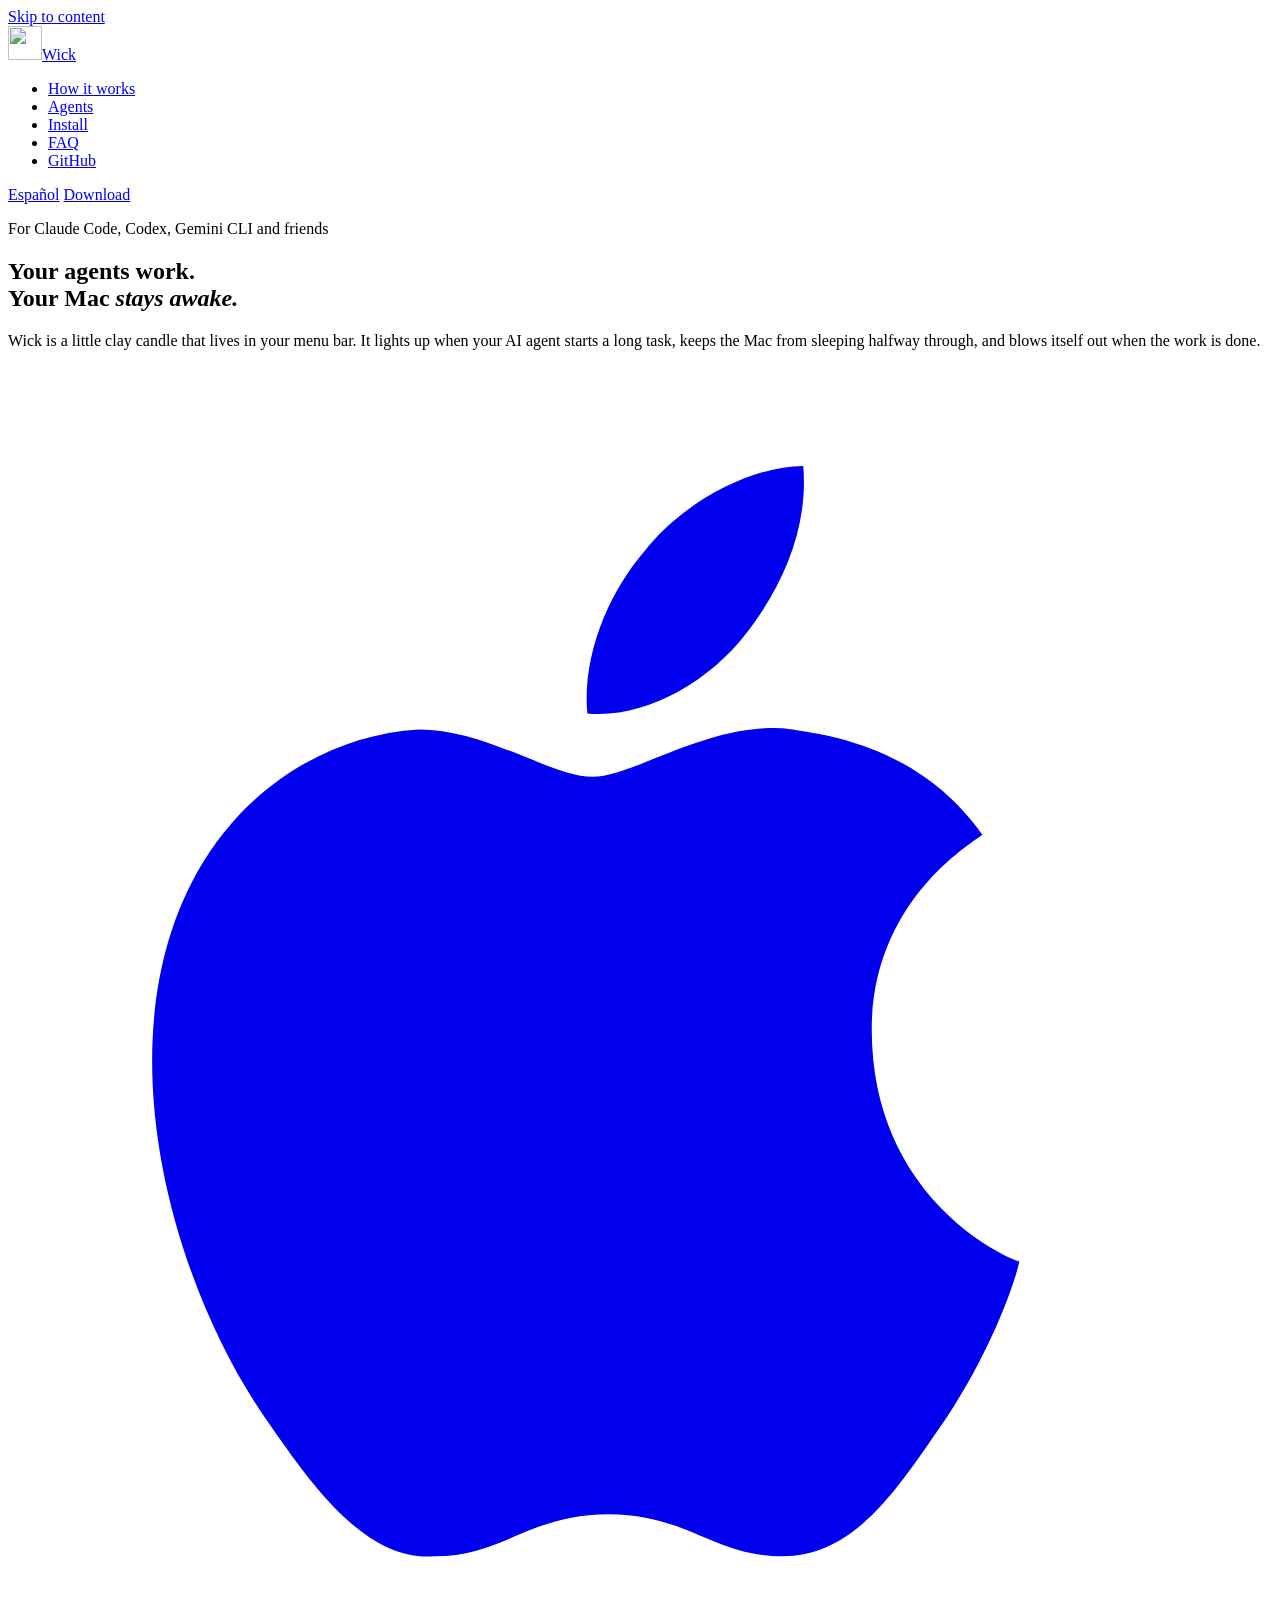
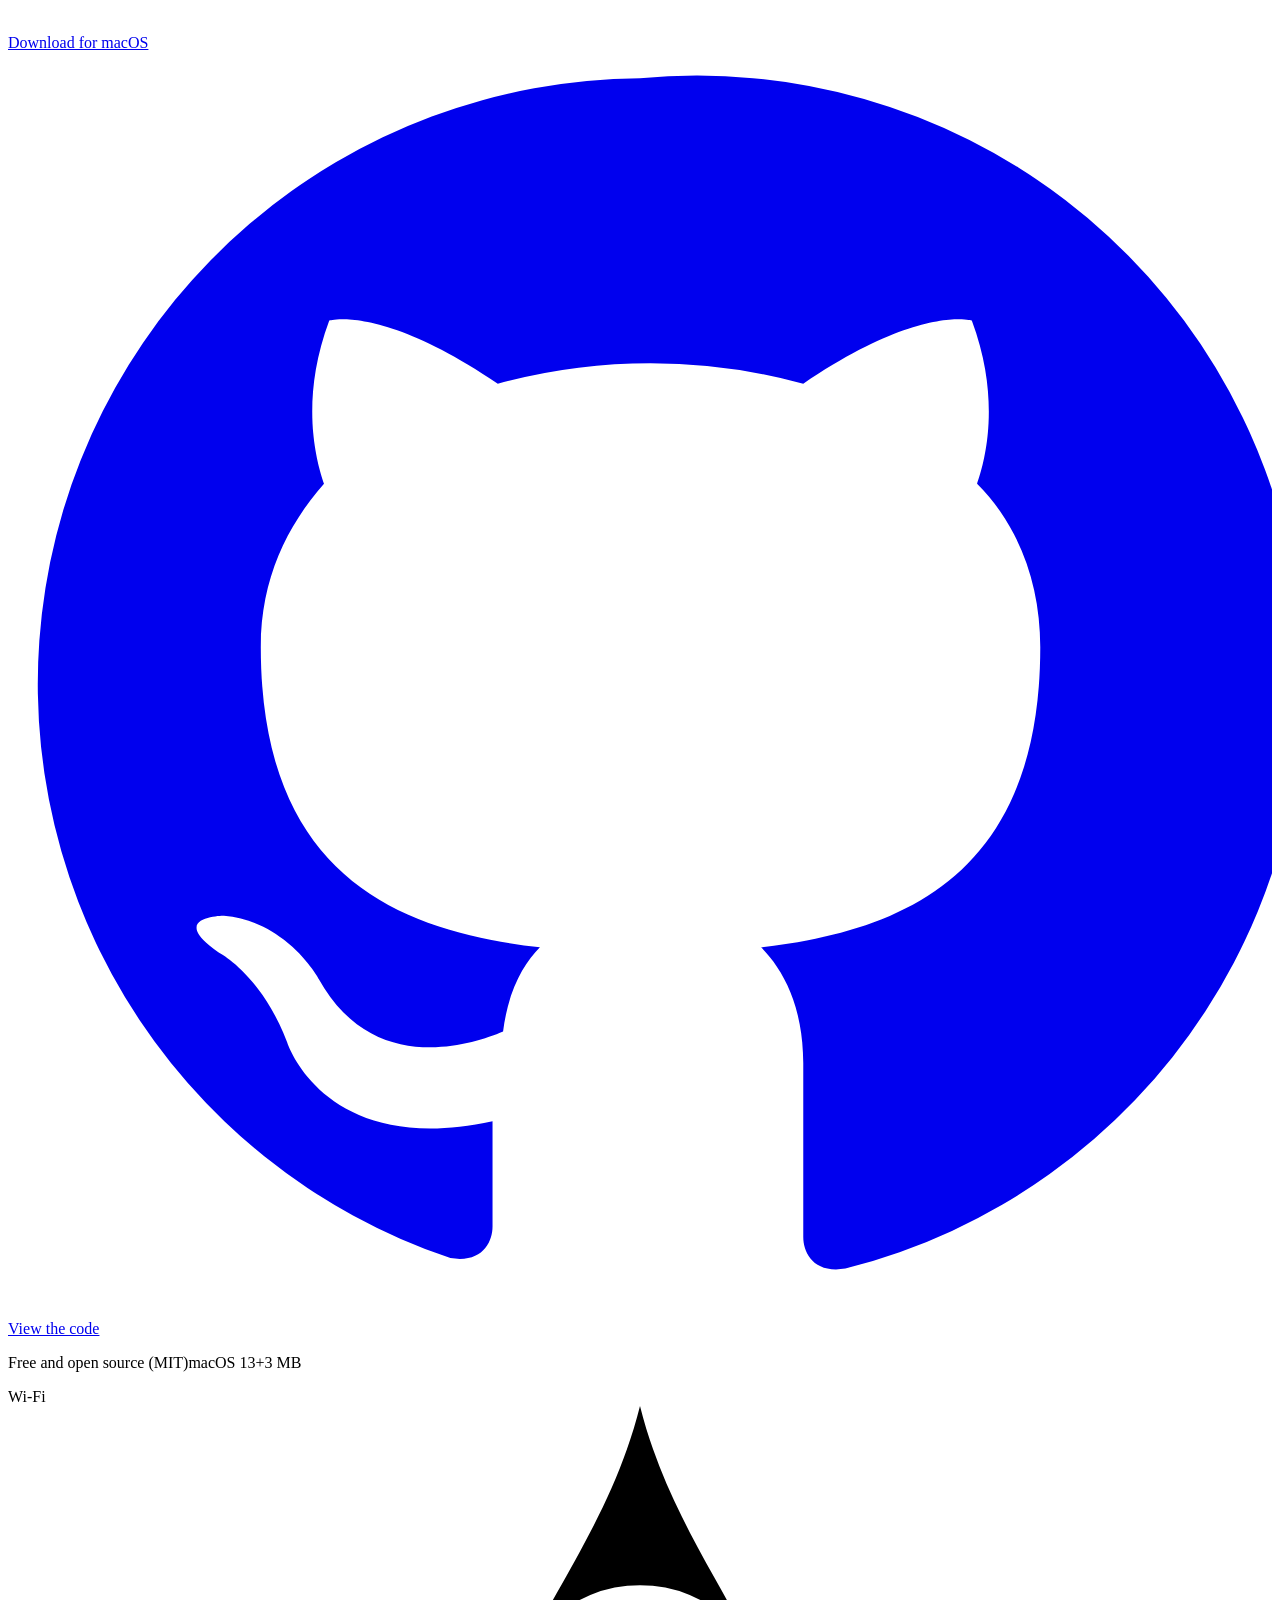
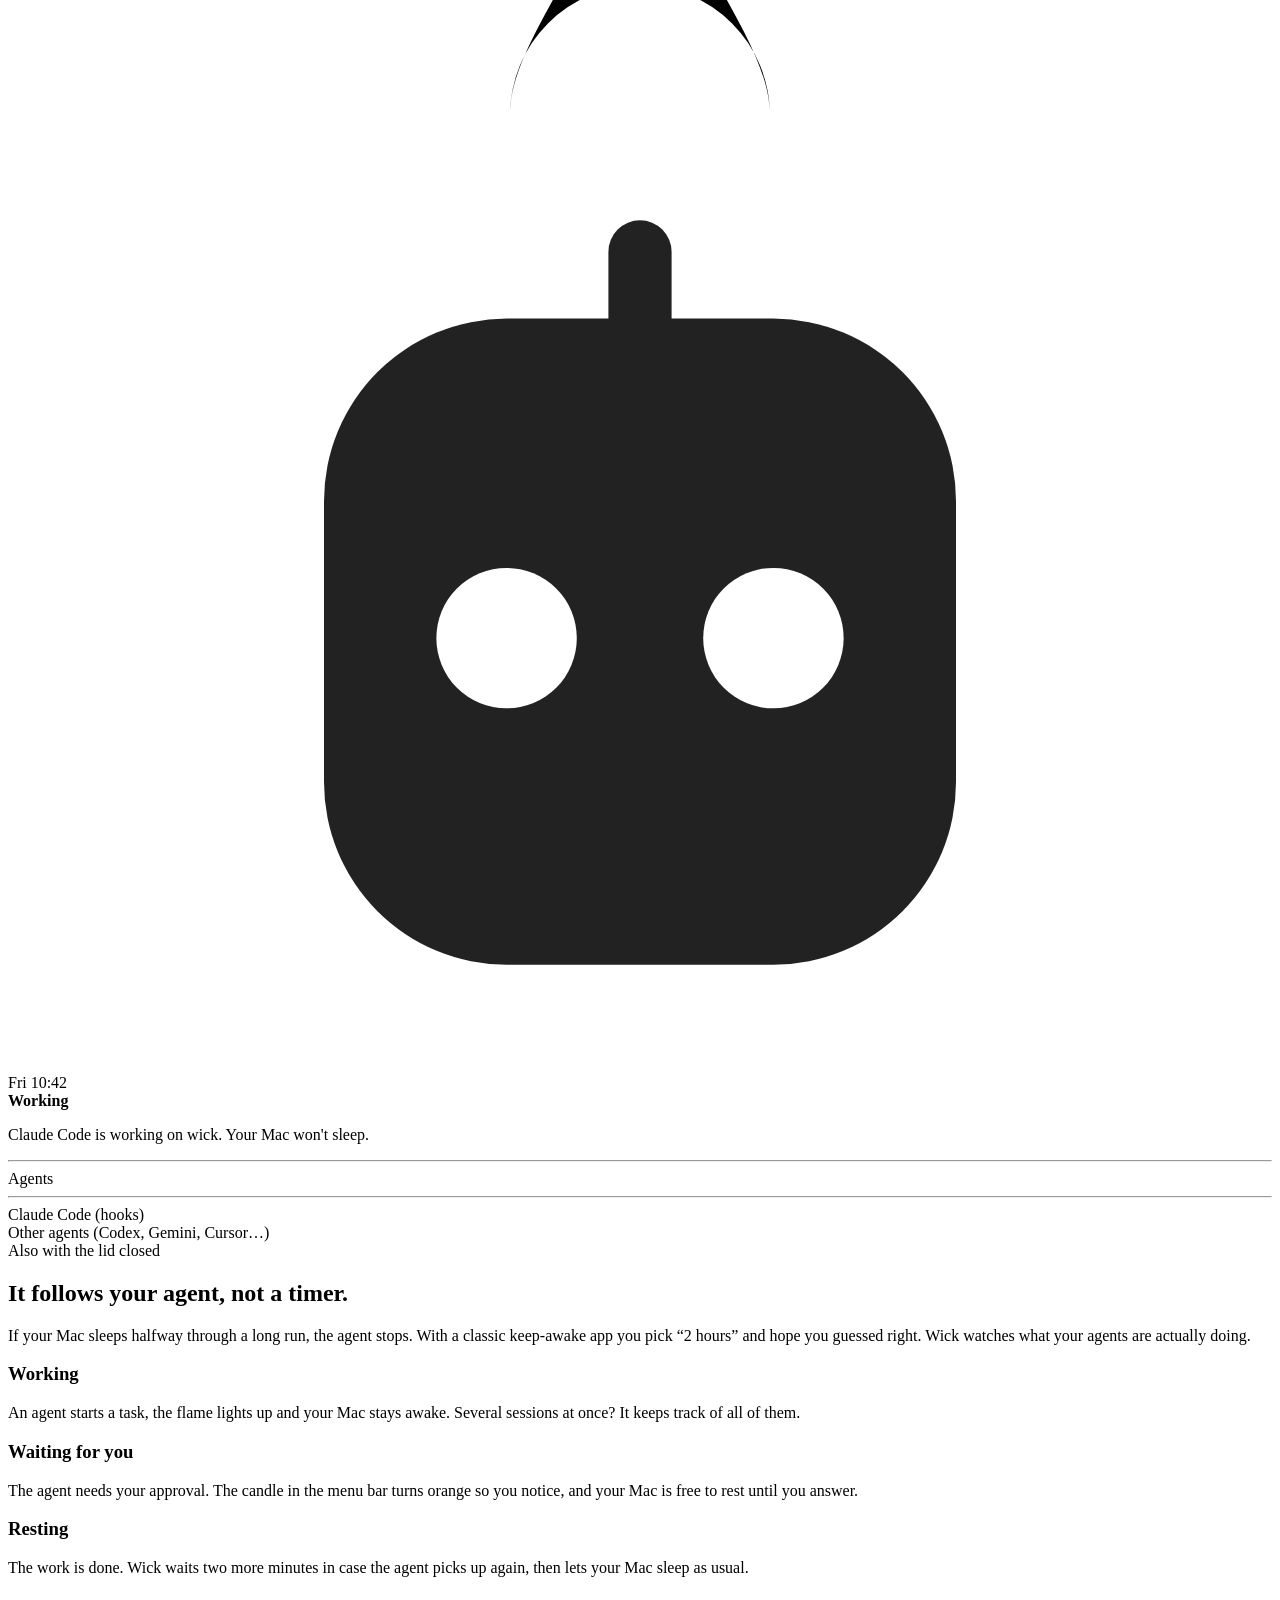
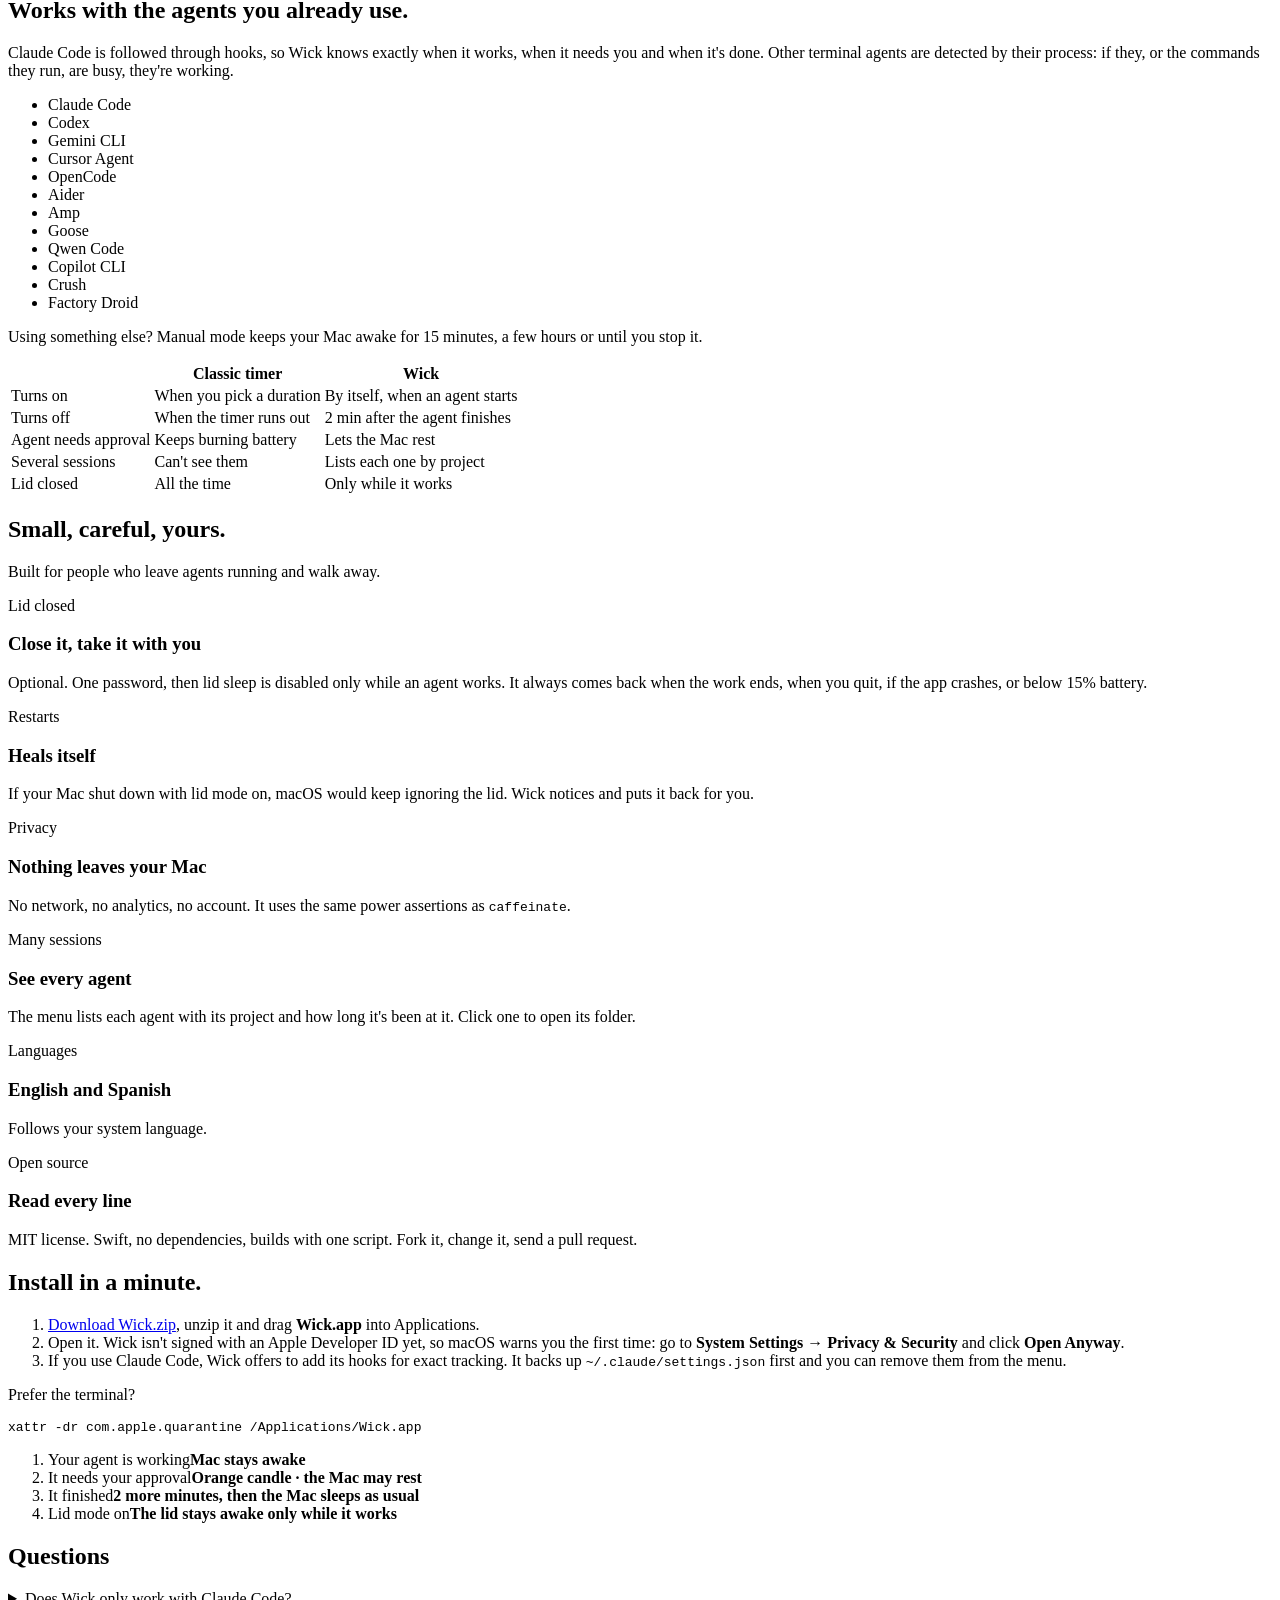
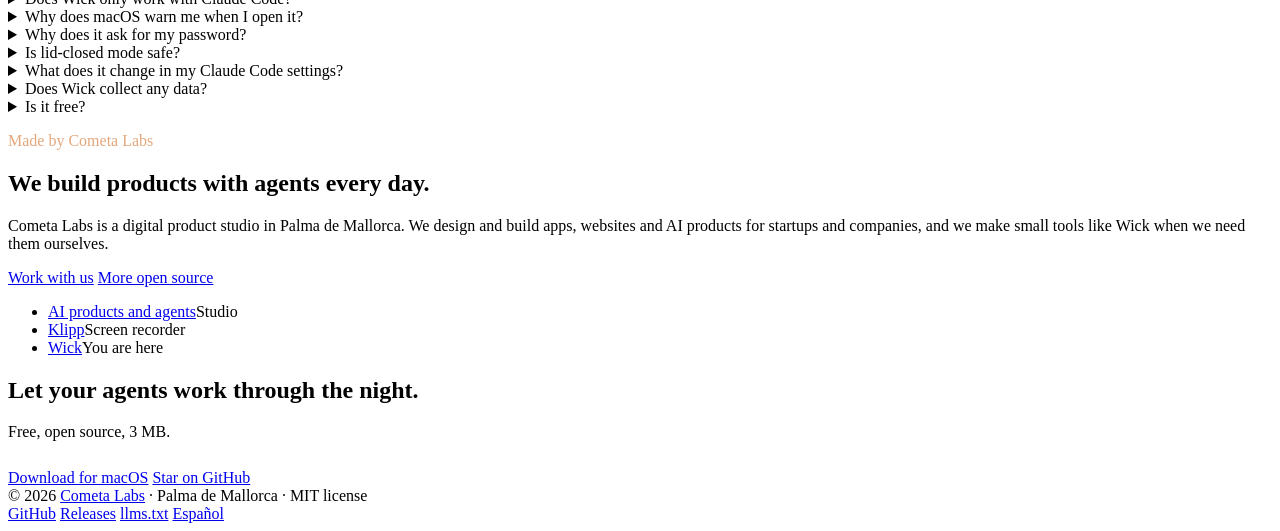
==== site/index.html @ 9dee7e32 "Wick 1.0.0 Menu bar app that keeps the Mac awake while AI agents work: Claude Code through hooks, Co" ====
<!doctype html>
<html lang="en">
<head>
<meta charset="utf-8">
<meta name="viewport" content="width=device-width, initial-scale=1">
<title>Wick · Keep your Mac awake while AI agents work</title>
<meta name="description" content="Wick is a free, open-source macOS menu bar app that keeps your Mac awake while Claude Code, Codex, Gemini CLI and other AI agents work, and lets it sleep when they're done.">
<link rel="canonical" href="https://wick.cometalabs.io/">
<link rel="alternate" hreflang="en" href="https://wick.cometalabs.io/">
<link rel="alternate" hreflang="es" href="https://wick.cometalabs.io/es/">
<link rel="alternate" hreflang="x-default" href="https://wick.cometalabs.io/">
<meta name="theme-color" content="#efe7da">
<link rel="icon" type="image/png" href="/favicon.png">
<link rel="apple-touch-icon" href="/apple-touch-icon.png">
<link rel="preload" href="/assets/fonts/Roobert-SemiBold.woff2" as="font" type="font/woff2" crossorigin>
<link rel="preload" href="/assets/wick-working.webp" as="image" fetchpriority="high">
<link rel="stylesheet" href="/assets/site.css?v=4">

<meta property="og:type" content="website">
<meta property="og:site_name" content="Wick by Cometa Labs">
<meta property="og:title" content="Wick · Keep your Mac awake while AI agents work">
<meta property="og:description" content="A tiny clay candle in your menu bar. It lights up when your agent starts working and lets your Mac sleep when it's done. Free and open source.">
<meta property="og:url" content="https://wick.cometalabs.io/">
<meta property="og:image" content="https://wick.cometalabs.io/og.png">
<meta property="og:image:width" content="1280">
<meta property="og:image:height" content="640">
<meta property="og:locale" content="en_US">
<meta property="og:locale:alternate" content="es_ES">
<meta name="twitter:card" content="summary_large_image">
<meta name="twitter:site" content="@CometaLabs">

<script type="application/ld+json">
{
  "@context": "https://schema.org",
  "@graph": [
    {
      "@type": "SoftwareApplication",
      "@id": "https://wick.cometalabs.io/#app",
      "name": "Wick",
      "alternateName": "Wick for macOS",
      "description": "Free, open-source macOS menu bar app that keeps the Mac awake while AI coding agents (Claude Code, Codex, Gemini CLI, Cursor Agent, Aider and others) are working, and lets it sleep when they finish or wait for the user.",
      "url": "https://wick.cometalabs.io/",
      "image": "https://wick.cometalabs.io/assets/wick-icon-512.png",
      "screenshot": "https://wick.cometalabs.io/og.png",
      "applicationCategory": "DeveloperApplication",
      "operatingSystem": "macOS 13 or later",
      "softwareVersion": "1.0.0",
      "license": "https://opensource.org/licenses/MIT",
      "isAccessibleForFree": true,
      "downloadUrl": "https://github.com/CometaLabs/wick/releases/latest/download/Wick.zip",
      "codeRepository": "https://github.com/CometaLabs/wick",
      "offers": { "@type": "Offer", "price": "0", "priceCurrency": "EUR" },
      "inLanguage": ["en", "es"],
      "author": { "@id": "https://cometalabs.io/#organization" },
      "publisher": { "@id": "https://cometalabs.io/#organization" }
    },
    {
      "@type": "Organization",
      "@id": "https://cometalabs.io/#organization",
      "name": "Cometa Labs",
      "url": "https://cometalabs.io",
      "description": "Digital product studio in Palma de Mallorca, Spain. Apps, websites and AI products for startups and companies.",
      "logo": "https://cometalabs.io/images/brand/cometio.png",
      "email": "hola@cometalabs.io",
      "address": { "@type": "PostalAddress", "addressLocality": "Palma", "addressRegion": "Illes Balears", "addressCountry": "ES" },
      "sameAs": ["https://github.com/CometaLabs", "https://www.linkedin.com/company/cometa-labs/", "https://x.com/CometaLabs"]
    },
    {
      "@type": "FAQPage",
      "mainEntity": [
        { "@type": "Question", "name": "Does Wick only work with Claude Code?", "acceptedAnswer": { "@type": "Answer", "text": "No. Claude Code is followed through hooks, which is the most precise. Codex, Gemini CLI, Cursor Agent, OpenCode, Aider, Amp, Goose and other terminal agents are detected by their process: if the agent or the commands it runs are using CPU, Wick treats it as working." } },
        { "@type": "Question", "name": "Why does macOS warn me when I open Wick?", "acceptedAnswer": { "@type": "Answer", "text": "Wick isn't signed with an Apple Developer ID yet. Open it once, then go to System Settings → Privacy & Security and click Open Anyway, or run xattr -dr com.apple.quarantine /Applications/Wick.app." } },
        { "@type": "Question", "name": "Can Wick keep my Mac awake with the lid closed?", "acceptedAnswer": { "@type": "Answer", "text": "Yes, optionally. It asks for your administrator password once and disables lid sleep only while an agent is working. Normal sleep returns when the agent finishes, when you quit Wick, if it crashes, or when the battery drops below 15%." } },
        { "@type": "Question", "name": "Does Wick collect any data?", "acceptedAnswer": { "@type": "Answer", "text": "No. Wick has no network access, no analytics and no account. Session state stays in ~/.wick on your Mac." } },
        { "@type": "Question", "name": "Is Wick free?", "acceptedAnswer": { "@type": "Answer", "text": "Yes. Wick is free and open source under the MIT license, made by Cometa Labs." } }
      ]
    }
  ]
}
</script>
</head>
<body>
<a class="skip" href="#main">Skip to content</a>

<header class="nav">
  <div class="wrap">
    <a class="brand" href="/" aria-label="Wick, home"><img src="/apple-touch-icon.png" alt="" width="34" height="34">Wick</a>
    <ul>
      <li><a href="#how">How it works</a></li>
      <li><a href="#agents">Agents</a></li>
      <li><a href="#install">Install</a></li>
      <li><a href="#faq">FAQ</a></li>
      <li><a href="https://github.com/CometaLabs/wick">GitHub</a></li>
    </ul>
    <div class="right">
      <a class="lang" href="/es/" hreflang="es" lang="es">Español</a>
      <a class="btn primary small" href="https://github.com/CometaLabs/wick/releases/latest/download/Wick.zip">Download</a>
    </div>
  </div>
</header>

<main id="main">
  <section class="hero" aria-labelledby="title">
    <div class="wrap">
      <div>
        <p class="eyebrow">For Claude Code, Codex, Gemini CLI and friends</p>
        <h1 id="title">Your agents work.<br>Your Mac <em>stays awake.</em></h1>
        <p class="lead">Wick is a little clay candle that lives in your menu bar. It lights up when your AI agent starts a long task, keeps the Mac from sleeping halfway through, and blows itself out when the work is done.</p>
        <div class="actions">
          <a class="btn primary" href="https://github.com/CometaLabs/wick/releases/latest/download/Wick.zip">
            <svg viewBox="0 0 24 24" fill="currentColor" aria-hidden="true"><path d="M16.4 12.6c0-2.5 2-3.6 2.1-3.7-1.2-1.7-3-1.9-3.6-2-1.5-.2-3 .9-3.8.9s-2-.9-3.3-.9C6.1 7 4.5 8 3.6 9.6c-1.8 3.2-.5 7.8 1.3 10.4.9 1.3 1.9 2.7 3.2 2.6 1.3 0 1.8-.8 3.3-.8s2 .8 3.3.8c1.4 0 2.2-1.3 3.1-2.6 1-1.5 1.4-2.9 1.4-3-.1 0-2.8-1.1-2.8-4.4zM14 5.1c.7-.9 1.2-2 1.1-3.2-1 0-2.3.7-3 1.6-.7.8-1.2 2-1.1 3.1 1.1.1 2.3-.6 3-1.5z"/></svg>
            Download for macOS
          </a>
          <a class="btn ghost" href="https://github.com/CometaLabs/wick">
            <svg viewBox="0 0 24 24" fill="currentColor" aria-hidden="true"><path d="M12 .5a11.5 11.5 0 0 0-3.6 22.4c.6.1.8-.3.8-.6v-2c-3.2.7-3.9-1.5-3.9-1.5-.5-1.3-1.3-1.7-1.3-1.7-1-.7.1-.7.1-.7 1.2.1 1.8 1.2 1.8 1.2 1 1.8 2.8 1.3 3.5 1 .1-.8.4-1.3.7-1.6-2.6-.3-5.3-1.3-5.3-5.7 0-1.3.5-2.3 1.2-3.1-.1-.3-.5-1.5.1-3.1 0 0 1-.3 3.2 1.2a11 11 0 0 1 5.8 0c2.2-1.5 3.2-1.2 3.2-1.2.6 1.6.2 2.8.1 3.1.8.8 1.2 1.9 1.2 3.1 0 4.4-2.7 5.4-5.3 5.7.4.4.8 1.1.8 2.2v3.3c0 .3.2.7.8.6A11.5 11.5 0 0 0 12 .5z"/></svg>
            View the code
          </a>
        </div>
        <p class="meta"><span>Free and open source (MIT)</span><span>macOS 13+</span><span>3 MB</span></p>
      </div>

      <div class="stage" data-demo data-state="working" aria-label="Live demo of the Wick menu">
        <div class="glow" aria-hidden="true"></div>
        <div class="menubar" aria-hidden="true">
          <span>Wi‑Fi</span>
          <span class="tray">
            <svg data-icon data-mood="working" viewBox="0 0 18 18"><g transform="translate(0 18) scale(1 -1)"><rect x="4.5" y="1.5" width="9" height="9.2" rx="2.6" fill="#222"/><rect x="8.55" y="10.2" width=".9" height="1.9" rx=".45" fill="#222"/><path class="flame" d="M10.85 13.6a1.85 1.85 0 0 1-3.7 0C7.15 14.7 8.5 16 9 18c.5-2 1.85-3.3 1.85-4.4z" transform="translate(0 0)"/><circle cx="7.1" cy="6.15" r="1" fill="#fff"/><circle cx="10.9" cy="6.15" r="1" fill="#fff"/></g></svg>
          </span>
          <span>Fri 10:42</span>
        </div>
        <div class="mac-menu" role="img" aria-label="Wick menu: the candle shows whether your agents are working, waiting for you or resting">
          <div class="head">
            <div class="sprite working"></div>
            <div><b data-title>Working</b><p data-sub>Claude Code is working on wick. Your Mac won't sleep.</p></div>
          </div>
          <hr>
          <div class="label">Agents</div>
          <div data-rows></div>
          <hr>
          <div class="opt on">Claude Code (hooks)</div>
          <div class="opt on">Other agents (Codex, Gemini, Cursor…)</div>
          <div class="opt">Also with the lid closed</div>
        </div>
        <div class="sprite working" role="img" aria-label="Wick, a clay candle with a face, flame lit"></div>
      </div>
    </div>
  </section>

  <section id="how" class="tint" aria-labelledby="how-title">
    <div class="wrap">
      <h2 id="how-title">It follows your agent, not a timer.</h2>
      <p class="intro">If your Mac sleeps halfway through a long run, the agent stops. With a classic keep-awake app you pick “2 hours” and hope you guessed right. Wick watches what your agents are actually doing.</p>
      <div class="moods">
        <article class="mood">
          <div class="sprite working" role="img" aria-label="Wick working: flame lit, hopping"></div>
          <h3>Working</h3>
          <p>An agent starts a task, the flame lights up and your Mac stays awake. Several sessions at once? It keeps track of all of them.</p>
        </article>
        <article class="mood">
          <div class="sprite waiting" role="img" aria-label="Wick waiting: small flame, looking to the side"></div>
          <h3>Waiting for you</h3>
          <p>The agent needs your approval. The candle in the menu bar turns orange so you notice, and your Mac is free to rest until you answer.</p>
        </article>
        <article class="mood">
          <div class="sprite resting" role="img" aria-label="Wick resting: flame out, eyes closed"></div>
          <h3>Resting</h3>
          <p>The work is done. Wick waits two more minutes in case the agent picks up again, then lets your Mac sleep as usual.</p>
        </article>
      </div>
    </div>
  </section>

  <section id="agents" aria-labelledby="agents-title">
    <div class="wrap agents">
      <div>
        <h2 id="agents-title">Works with the agents you already use.</h2>
        <p class="intro">Claude Code is followed through hooks, so Wick knows exactly when it works, when it needs you and when it's done. Other terminal agents are detected by their process: if they, or the commands they run, are busy, they're working.</p>
        <ul class="agent-list">
          <li class="star">Claude Code</li><li>Codex</li><li>Gemini CLI</li><li>Cursor Agent</li><li>OpenCode</li><li>Aider</li><li>Amp</li><li>Goose</li><li>Qwen Code</li><li>Copilot CLI</li><li>Crush</li><li>Factory Droid</li>
        </ul>
        <p class="note">Using something else? Manual mode keeps your Mac awake for 15 minutes, a few hours or until you stop it.</p>
      </div>
      <div class="table-wrap">
        <table>
          <thead><tr><th></th><th>Classic timer</th><th>Wick</th></tr></thead>
          <tbody>
            <tr><td>Turns on</td><td>When you pick a duration</td><td class="win">By itself, when an agent starts</td></tr>
            <tr><td>Turns off</td><td>When the timer runs out</td><td class="win">2 min after the agent finishes</td></tr>
            <tr><td>Agent needs approval</td><td>Keeps burning battery</td><td class="win">Lets the Mac rest</td></tr>
            <tr><td>Several sessions</td><td>Can't see them</td><td class="win">Lists each one by project</td></tr>
            <tr><td>Lid closed</td><td>All the time</td><td class="win">Only while it works</td></tr>
          </tbody>
        </table>
      </div>
    </div>
  </section>

  <section class="tint" aria-labelledby="details-title">
    <div class="wrap">
      <h2 id="details-title">Small, careful, yours.</h2>
      <p class="intro">Built for people who leave agents running and walk away.</p>
      <div class="features">
        <div><span class="k">Lid closed</span><h3>Close it, take it with you</h3><p>Optional. One password, then lid sleep is disabled only while an agent works. It always comes back when the work ends, when you quit, if the app crashes, or below 15% battery.</p></div>
        <div><span class="k">Restarts</span><h3>Heals itself</h3><p>If your Mac shut down with lid mode on, macOS would keep ignoring the lid. Wick notices and puts it back for you.</p></div>
        <div><span class="k">Privacy</span><h3>Nothing leaves your Mac</h3><p>No network, no analytics, no account. It uses the same power assertions as <code>caffeinate</code>.</p></div>
        <div><span class="k">Many sessions</span><h3>See every agent</h3><p>The menu lists each agent with its project and how long it's been at it. Click one to open its folder.</p></div>
        <div><span class="k">Languages</span><h3>English and Spanish</h3><p>Follows your system language.</p></div>
        <div><span class="k">Open source</span><h3>Read every line</h3><p>MIT license. Swift, no dependencies, builds with one script. Fork it, change it, send a pull request.</p></div>
      </div>
    </div>
  </section>

  <section id="install" aria-labelledby="install-title">
    <div class="wrap install">
      <div>
        <h2 id="install-title">Install in a minute.</h2>
        <ol class="steps">
          <li><a href="https://github.com/CometaLabs/wick/releases/latest/download/Wick.zip">Download Wick.zip</a>, unzip it and drag <b>Wick.app</b> into Applications.</li>
          <li>Open it. Wick isn't signed with an Apple Developer ID yet, so macOS warns you the first time: go to <b>System Settings → Privacy &amp; Security</b> and click <b>Open Anyway</b>.</li>
          <li>If you use Claude Code, Wick offers to add its hooks for exact tracking. It backs up <code>~/.claude/settings.json</code> first and you can remove them from the menu.</li>
        </ol>
        <p>Prefer the terminal?</p>
        <pre><code>xattr -dr com.apple.quarantine /Applications/Wick.app</code></pre>
      </div>
      <ol class="flow" aria-label="How Wick works"><li><span>Your agent is working</span><b>Mac stays awake</b></li><li><span>It needs your approval</span><b>Orange candle · the Mac may rest</b></li><li><span>It finished</span><b>2 more minutes, then the Mac sleeps as usual</b></li><li><span>Lid mode on</span><b>The lid stays awake only while it works</b></li></ol>
    </div>
  </section>

  <section id="faq" class="tint faq" aria-labelledby="faq-title">
    <div class="wrap">
      <h2 id="faq-title">Questions</h2>
      <details><summary>Does Wick only work with Claude Code?</summary><p>No. Claude Code is followed through hooks, which is the most precise. Codex, Gemini CLI, Cursor Agent, OpenCode, Aider, Amp, Goose and other terminal agents are detected by their process: if the agent or the commands it runs are using CPU, Wick treats it as working.</p></details>
      <details><summary>Why does macOS warn me when I open it?</summary><p>Wick isn't signed with an Apple Developer ID yet. Open it once, then go to System Settings → Privacy &amp; Security and click Open Anyway. Or run <code>xattr -dr com.apple.quarantine /Applications/Wick.app</code>.</p></details>
      <details><summary>Why does it ask for my password?</summary><p>Only for lid-closed mode. macOS doesn't let a normal app stop lid sleep, so Wick starts a small helper with administrator rights that turns it on and off with your agent. It never asks otherwise.</p></details>
      <details><summary>Is lid-closed mode safe?</summary><p>Wick restores normal sleep when the agent finishes, when you quit, if the app crashes and below 15% battery. Keep your Mac somewhere it can breathe: a closed laptop in a bag gets warm.</p></details>
      <details><summary>What does it change in my Claude Code settings?</summary><p>It adds a few hooks to <code>~/.claude/settings.json</code> that call <code>~/.wick/hook</code>. The hook saves the session state and exits in milliseconds; it never blocks Claude Code or changes what it does. Your other hooks stay untouched, and turning the option off removes Wick's.</p></details>
      <details><summary>Does Wick collect any data?</summary><p>No. No network, no analytics, no account. Session state lives in <code>~/.wick</code> on your Mac.</p></details>
      <details><summary>Is it free?</summary><p>Yes, free and open source under the MIT license. It started from Caffeinator by Jon Kraayen and is made by Cometa Labs.</p></details>
    </div>
  </section>

  <section aria-labelledby="studio-title">
    <div class="wrap">
      <div class="studio">
        <div>
          <p class="eyebrow" style="color:#e4a77c">Made by Cometa Labs</p>
          <h2 id="studio-title">We build products with agents every day.</h2>
          <p>Cometa Labs is a digital product studio in Palma de Mallorca. We design and build apps, websites and AI products for startups and companies, and we make small tools like Wick when we need them ourselves.</p>
          <div class="actions">
            <a class="btn primary" href="https://cometalabs.io/en?utm_source=wick&amp;utm_medium=site&amp;utm_campaign=wick">Work with us</a>
            <a class="btn ghost" href="https://github.com/CometaLabs">More open source</a>
          </div>
        </div>
        <ul>
          <li><a href="https://cometalabs.io/en?utm_source=wick&amp;utm_medium=site&amp;utm_campaign=wick">AI products and agents</a><span>Studio</span></li>
          <li><a href="https://klipp.cometalabs.io/?utm_source=wick&amp;utm_medium=site&amp;utm_campaign=wick">Klipp</a><span>Screen recorder</span></li>
          <li><a href="https://github.com/CometaLabs/wick">Wick</a><span>You are here</span></li>
        </ul>
      </div>
    </div>
  </section>

  <section class="cta" aria-labelledby="cta-title">
    <div class="wrap">
      <div class="sprite resting" role="img" aria-label="Wick resting"></div>
      <h2 id="cta-title">Let your agents work through the night.</h2>
      <p class="intro" style="margin:0 auto 28px">Free, open source, 3 MB.</p>
      <div class="actions">
        <a class="btn primary" href="https://github.com/CometaLabs/wick/releases/latest/download/Wick.zip">Download for macOS</a>
        <a class="btn ghost" href="https://github.com/CometaLabs/wick">Star on GitHub</a>
      </div>
    </div>
  </section>
</main>

<footer>
  <div class="wrap">
    <span>© 2026 <a href="https://cometalabs.io/en?utm_source=wick&amp;utm_medium=footer">Cometa Labs</a> · Palma de Mallorca · MIT license</span>
    <nav aria-label="Footer">
      <a href="https://github.com/CometaLabs/wick">GitHub</a>
      <a href="https://github.com/CometaLabs/wick/releases">Releases</a>
      <a href="/llms.txt">llms.txt</a>
      <a href="/es/" hreflang="es" lang="es">Español</a>
    </nav>
  </div>
</footer>

<script type="application/json" id="demo-data">
[
  { "mood": "working", "title": "Working", "sub": "Claude Code is working on wick. Your Mac won't sleep.",
    "rows": [["working", "wick", "Claude Code · working · 4 min"], ["working", "api", "Codex · working · 1 min"], ["idle", "landing", "Gemini CLI · idle · 12 min"]] },
  { "mood": "waiting", "title": "Waiting for you", "sub": "In wick. Meanwhile, your Mac may sleep.",
    "rows": [["waiting", "wick", "Claude Code · needs you · now"], ["working", "api", "Codex · working · 3 min"], ["idle", "landing", "Gemini CLI · idle · 14 min"]] },
  { "mood": "resting", "title": "Resting", "sub": "I light up on my own when your agent starts working.",
    "rows": [["idle", "wick", "Claude Code · done · 2 min"], ["idle", "api", "Codex · idle · 1 min"]] }
]
</script>
<script src="/assets/site.js?v=4" defer></script>
</body>
</html>
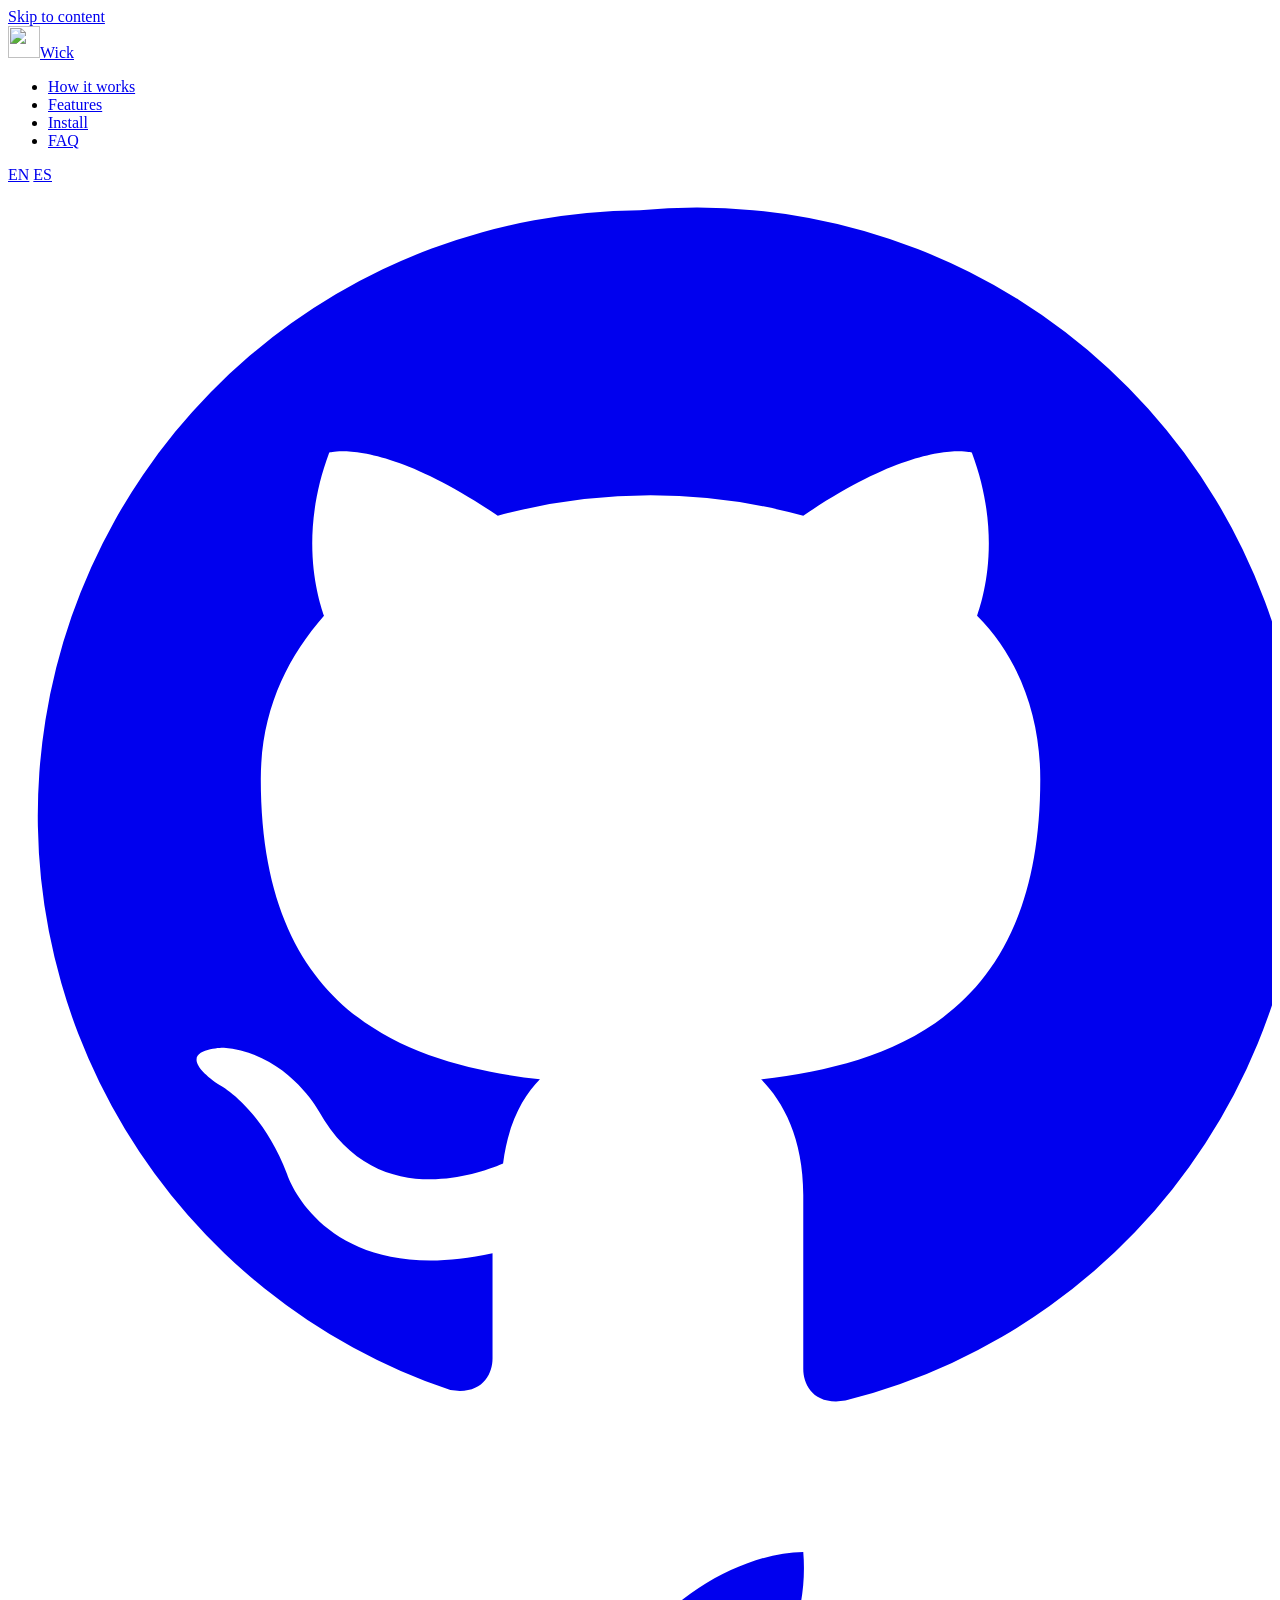
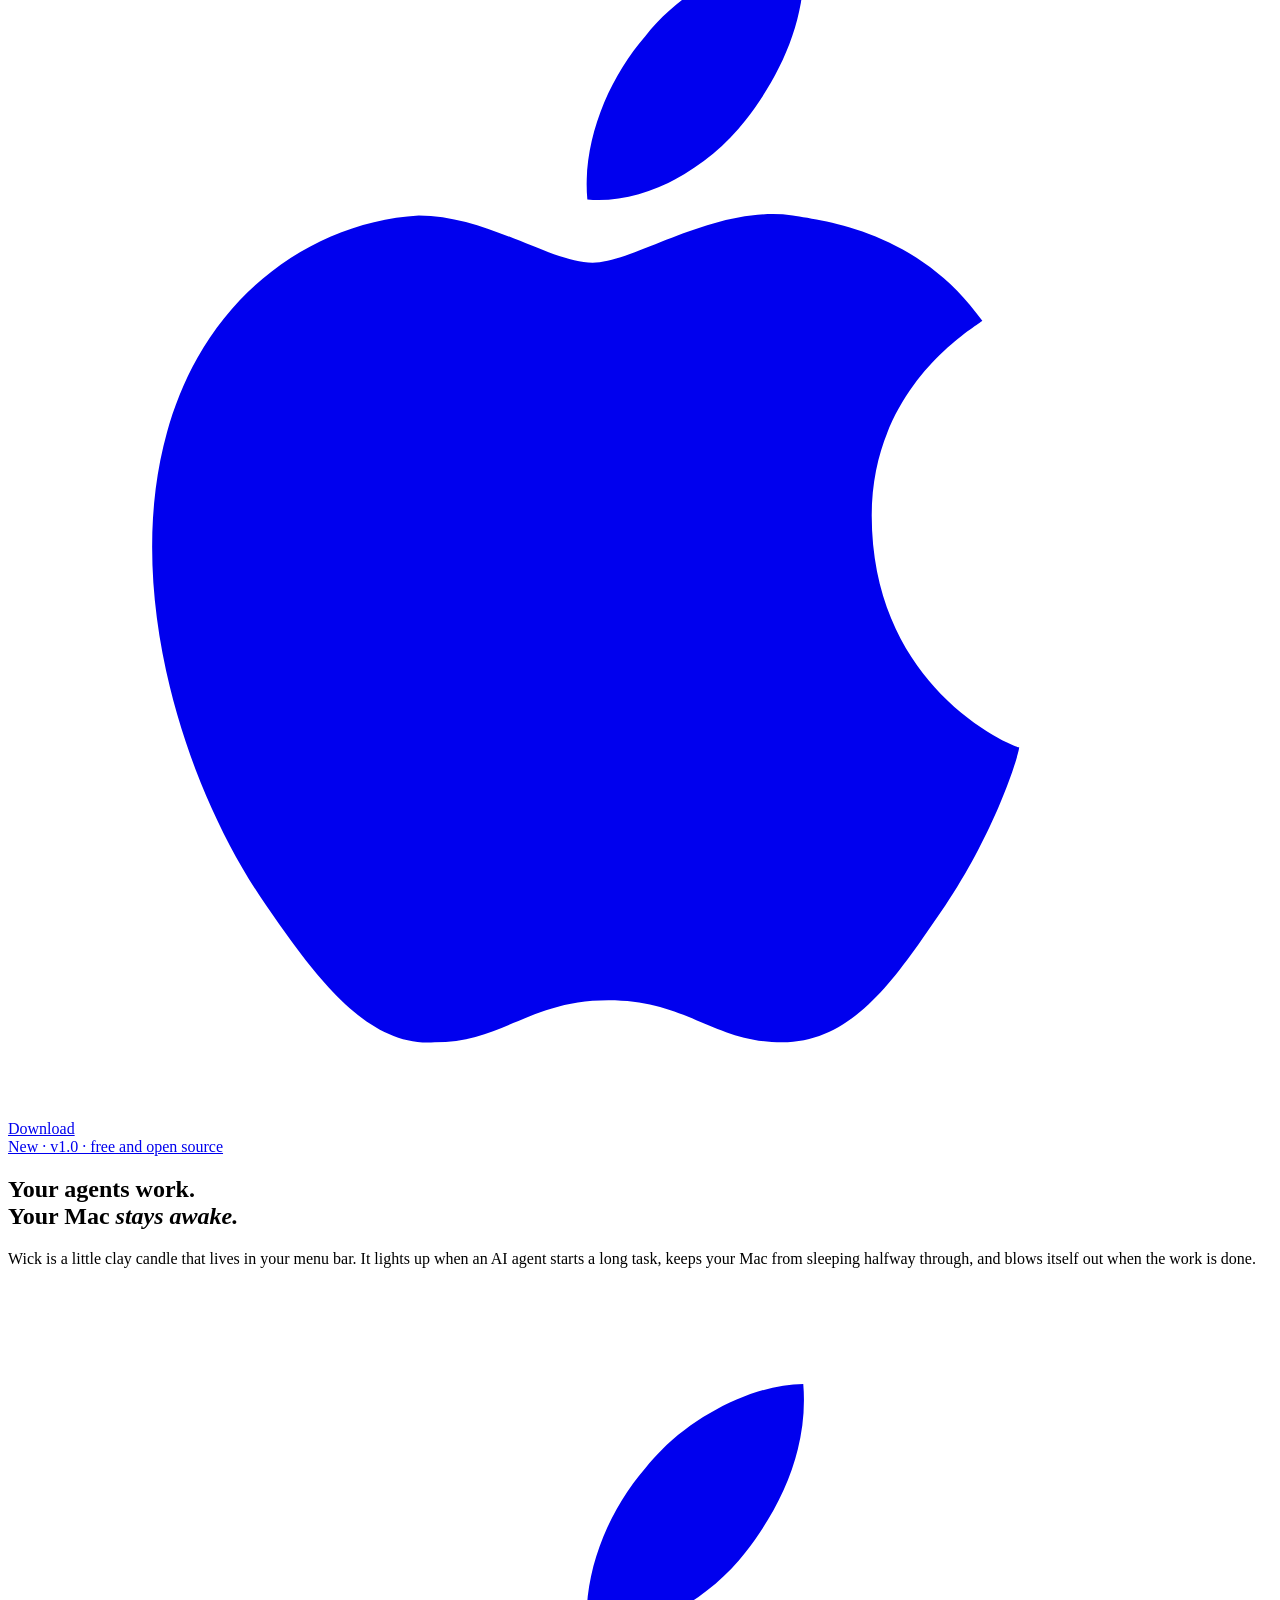
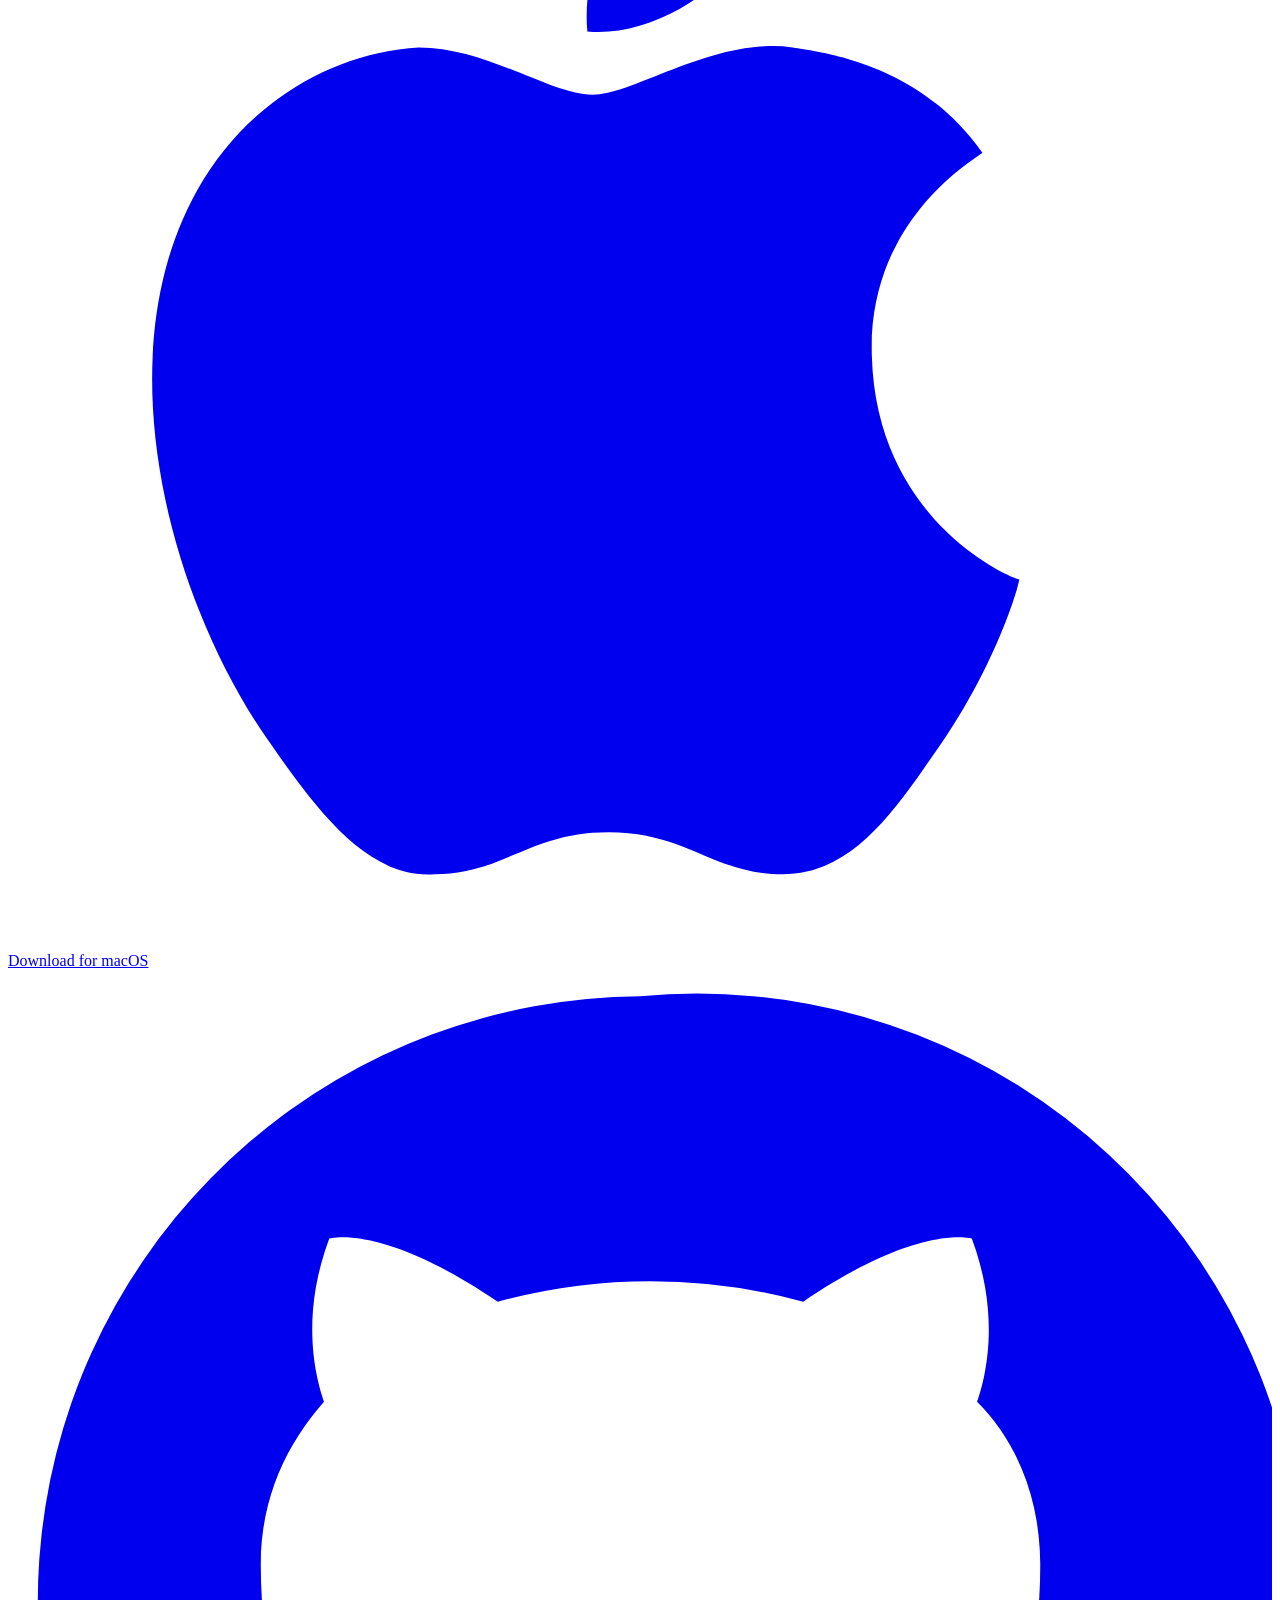
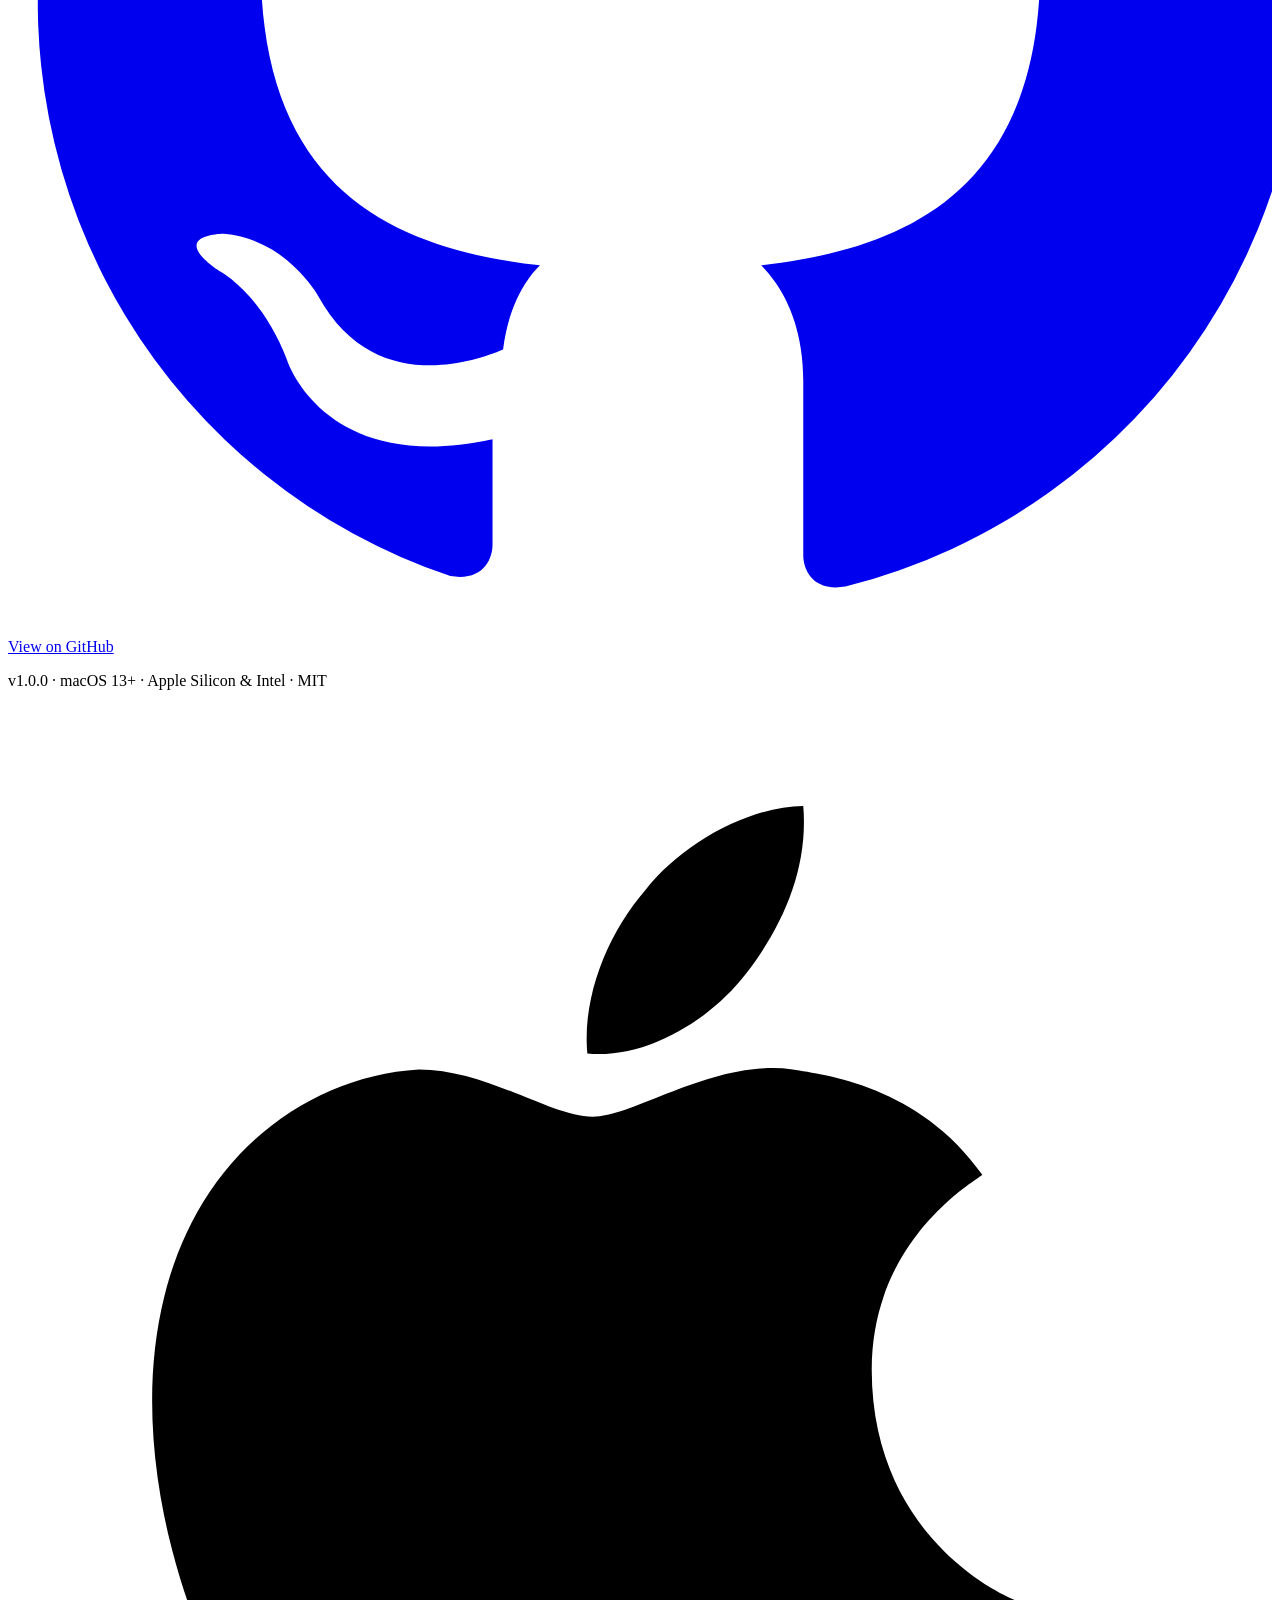
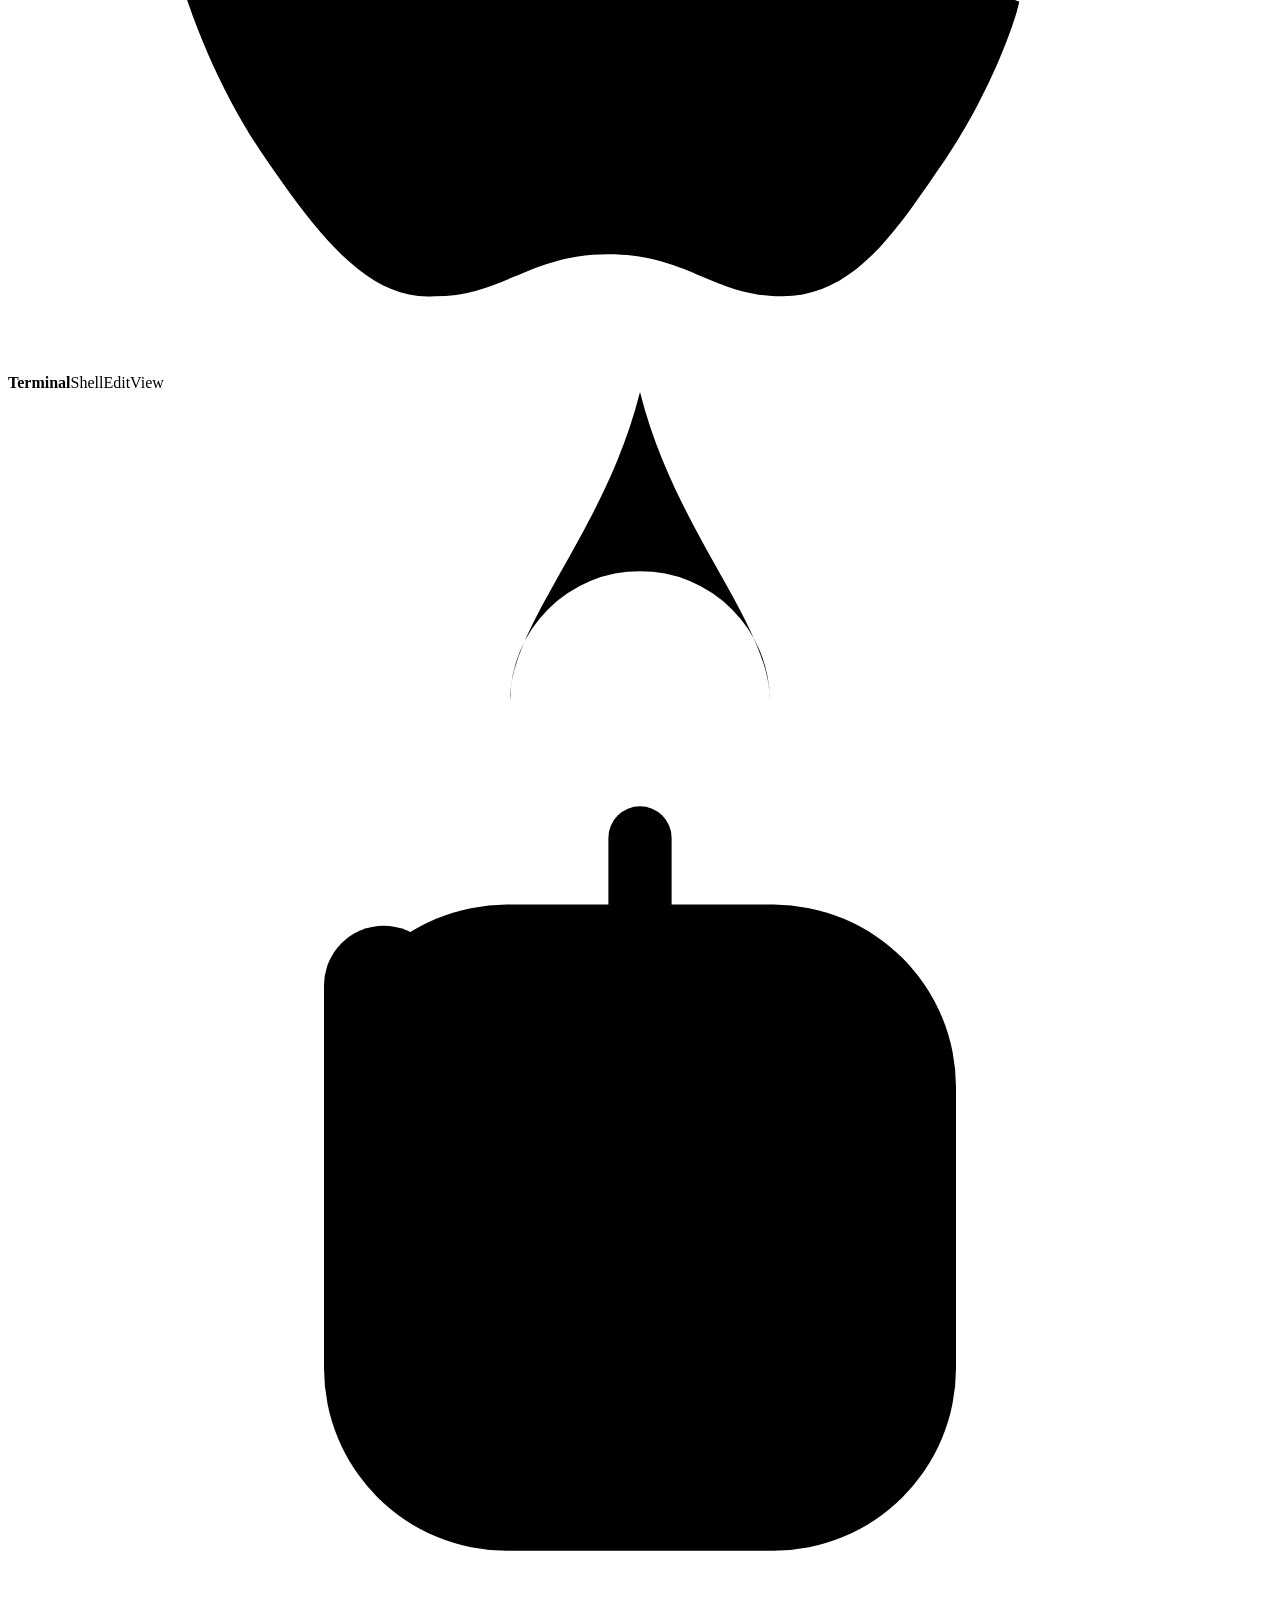
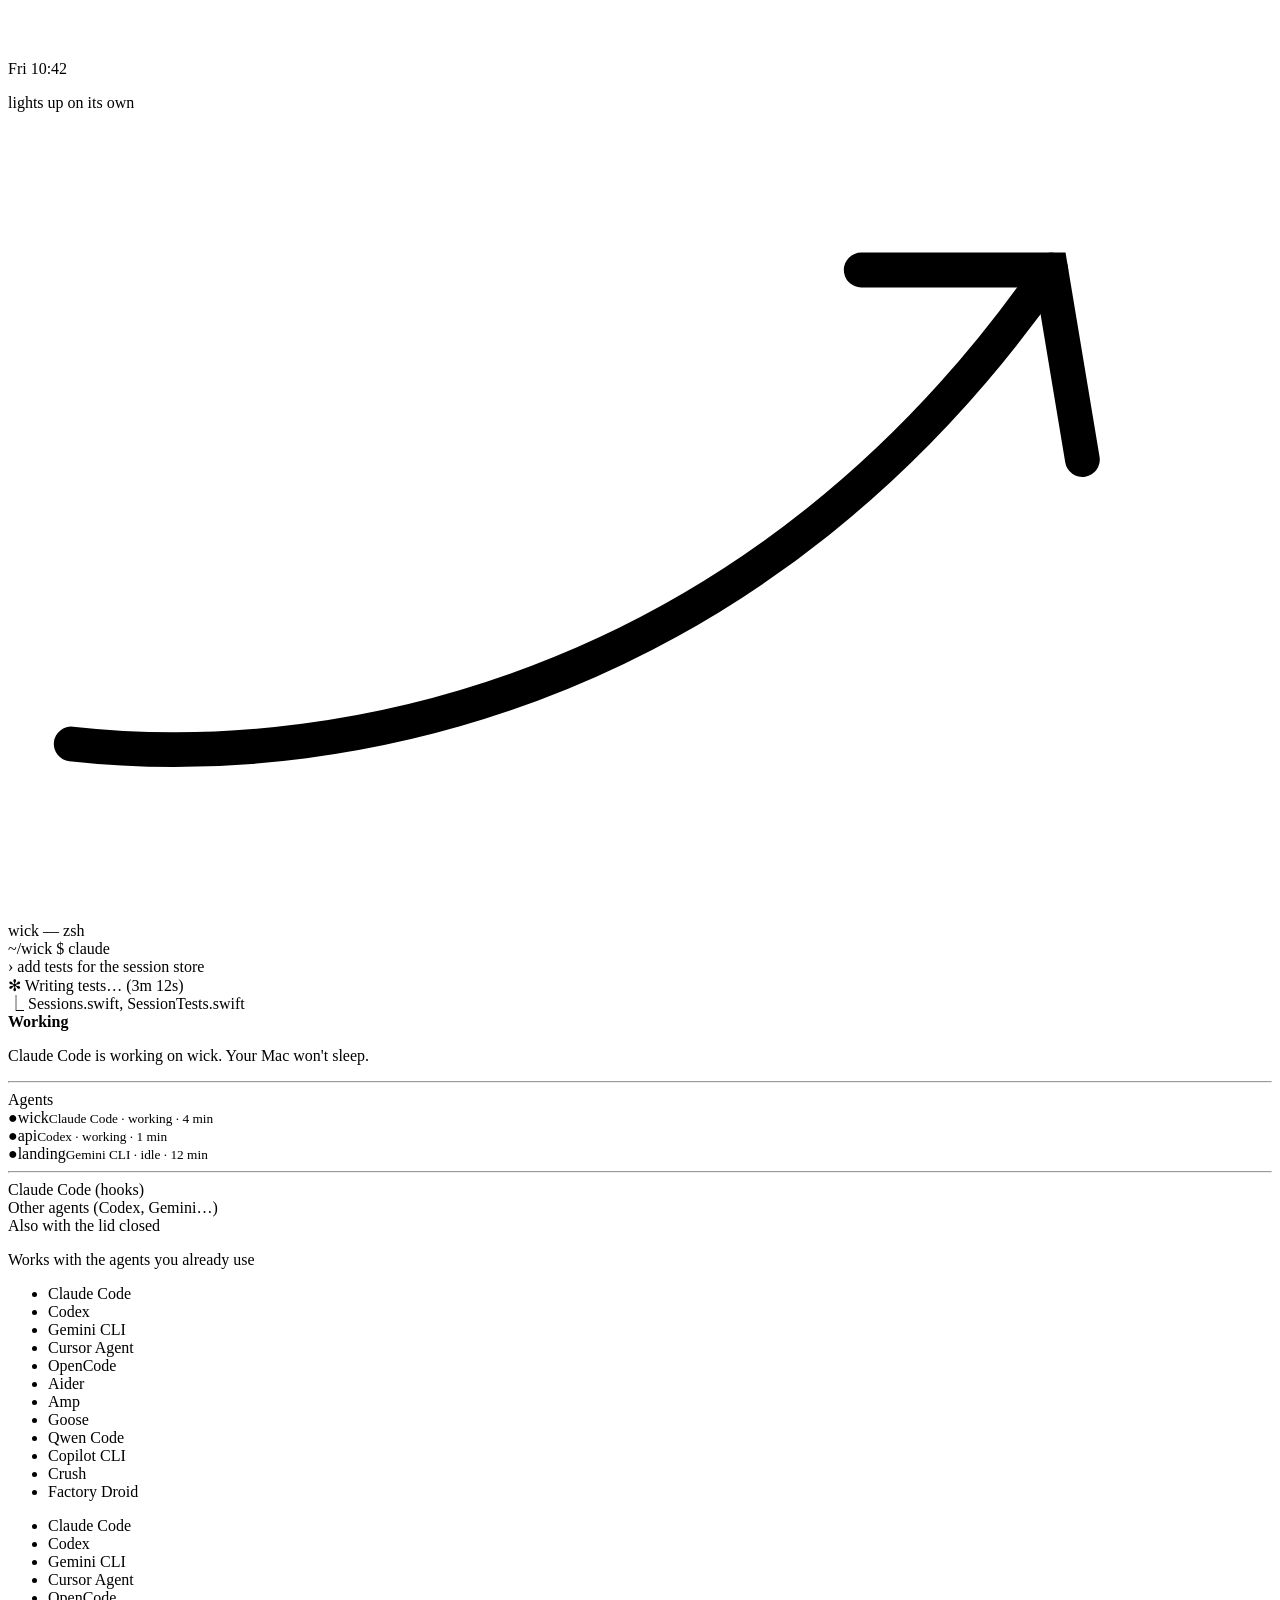
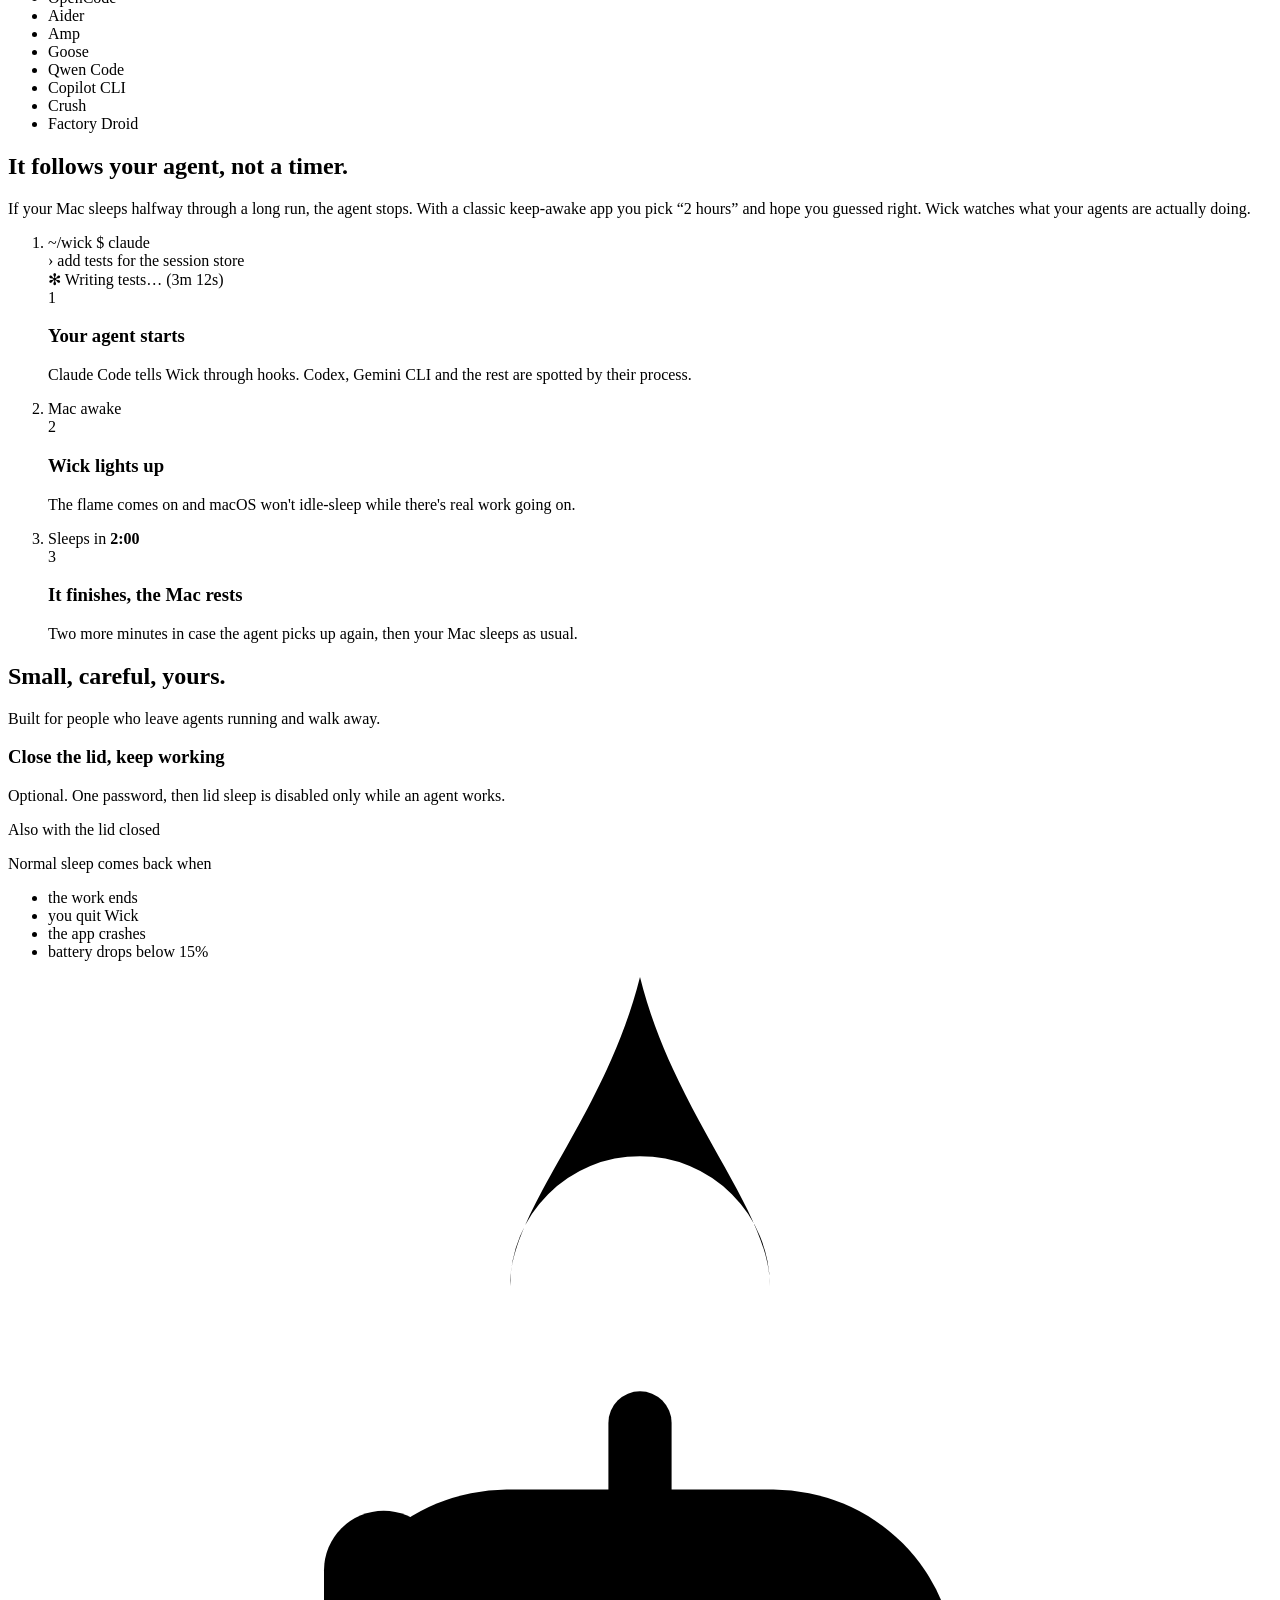
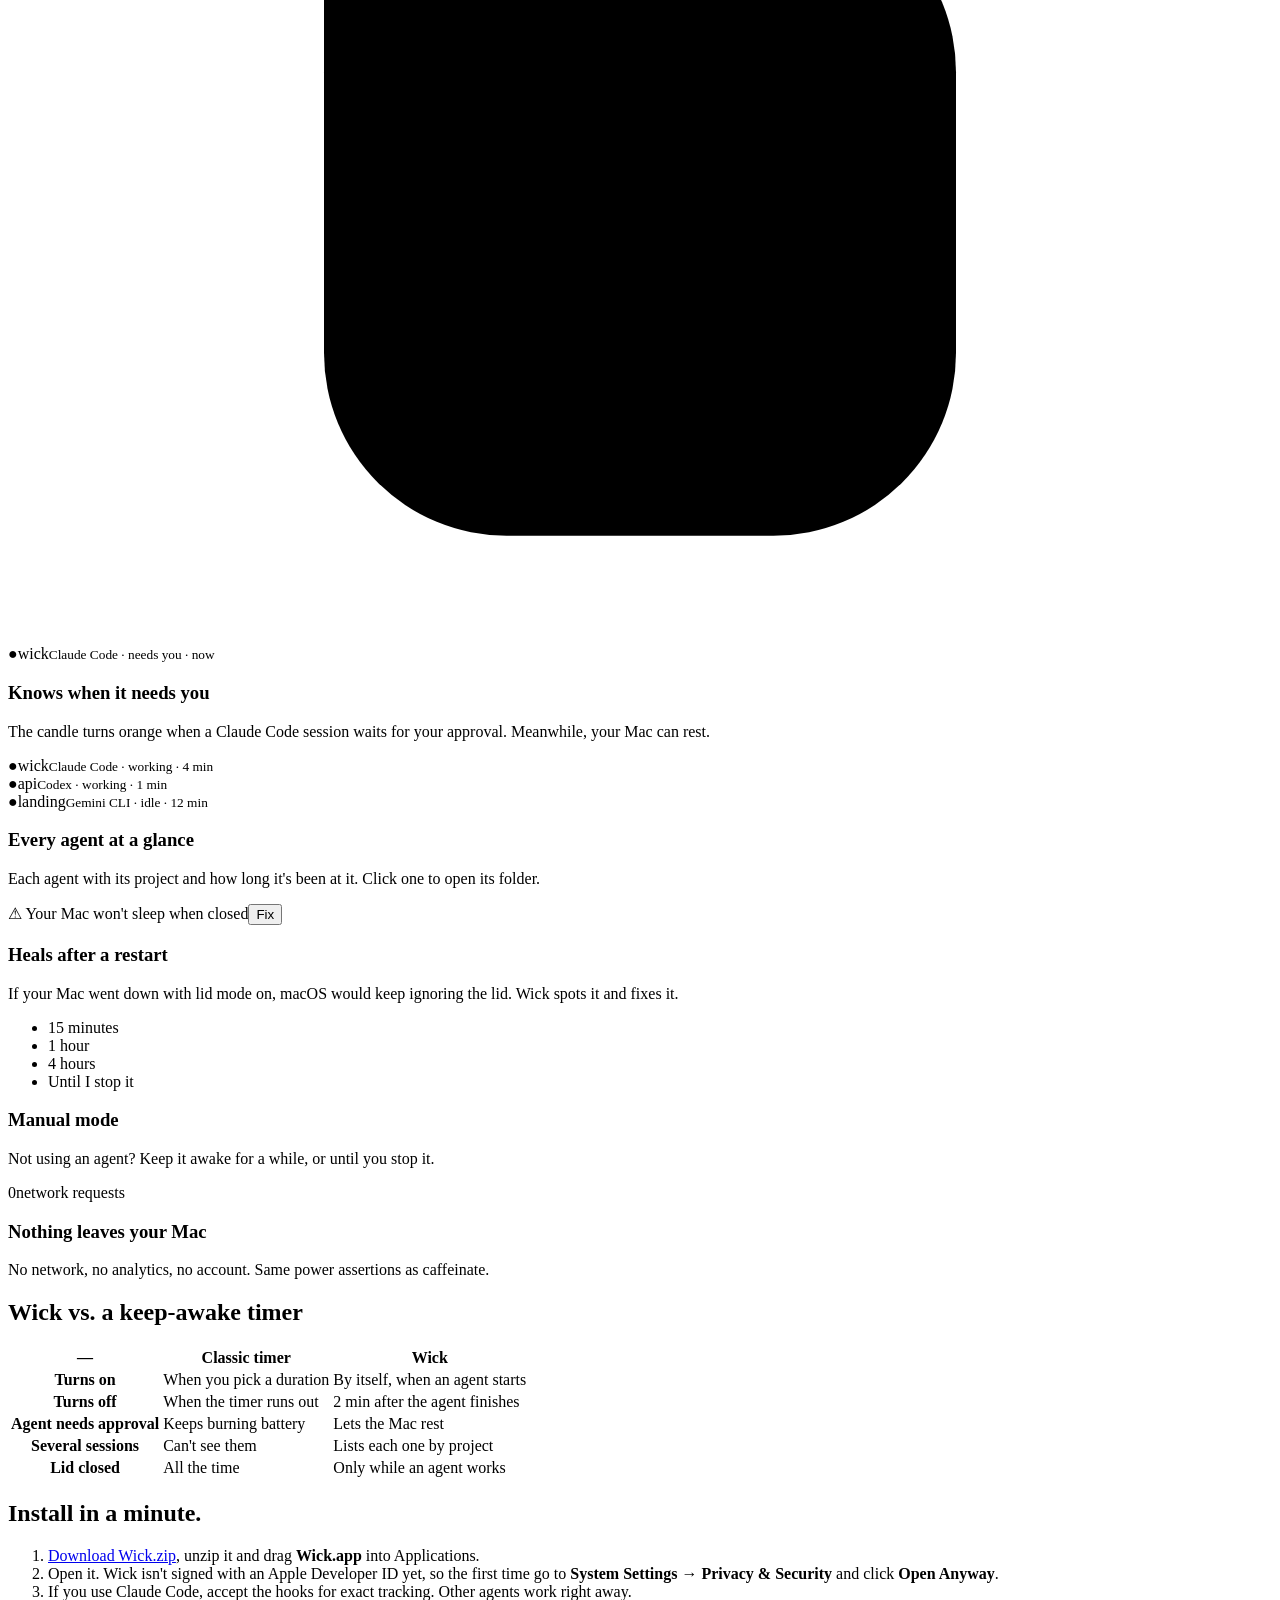
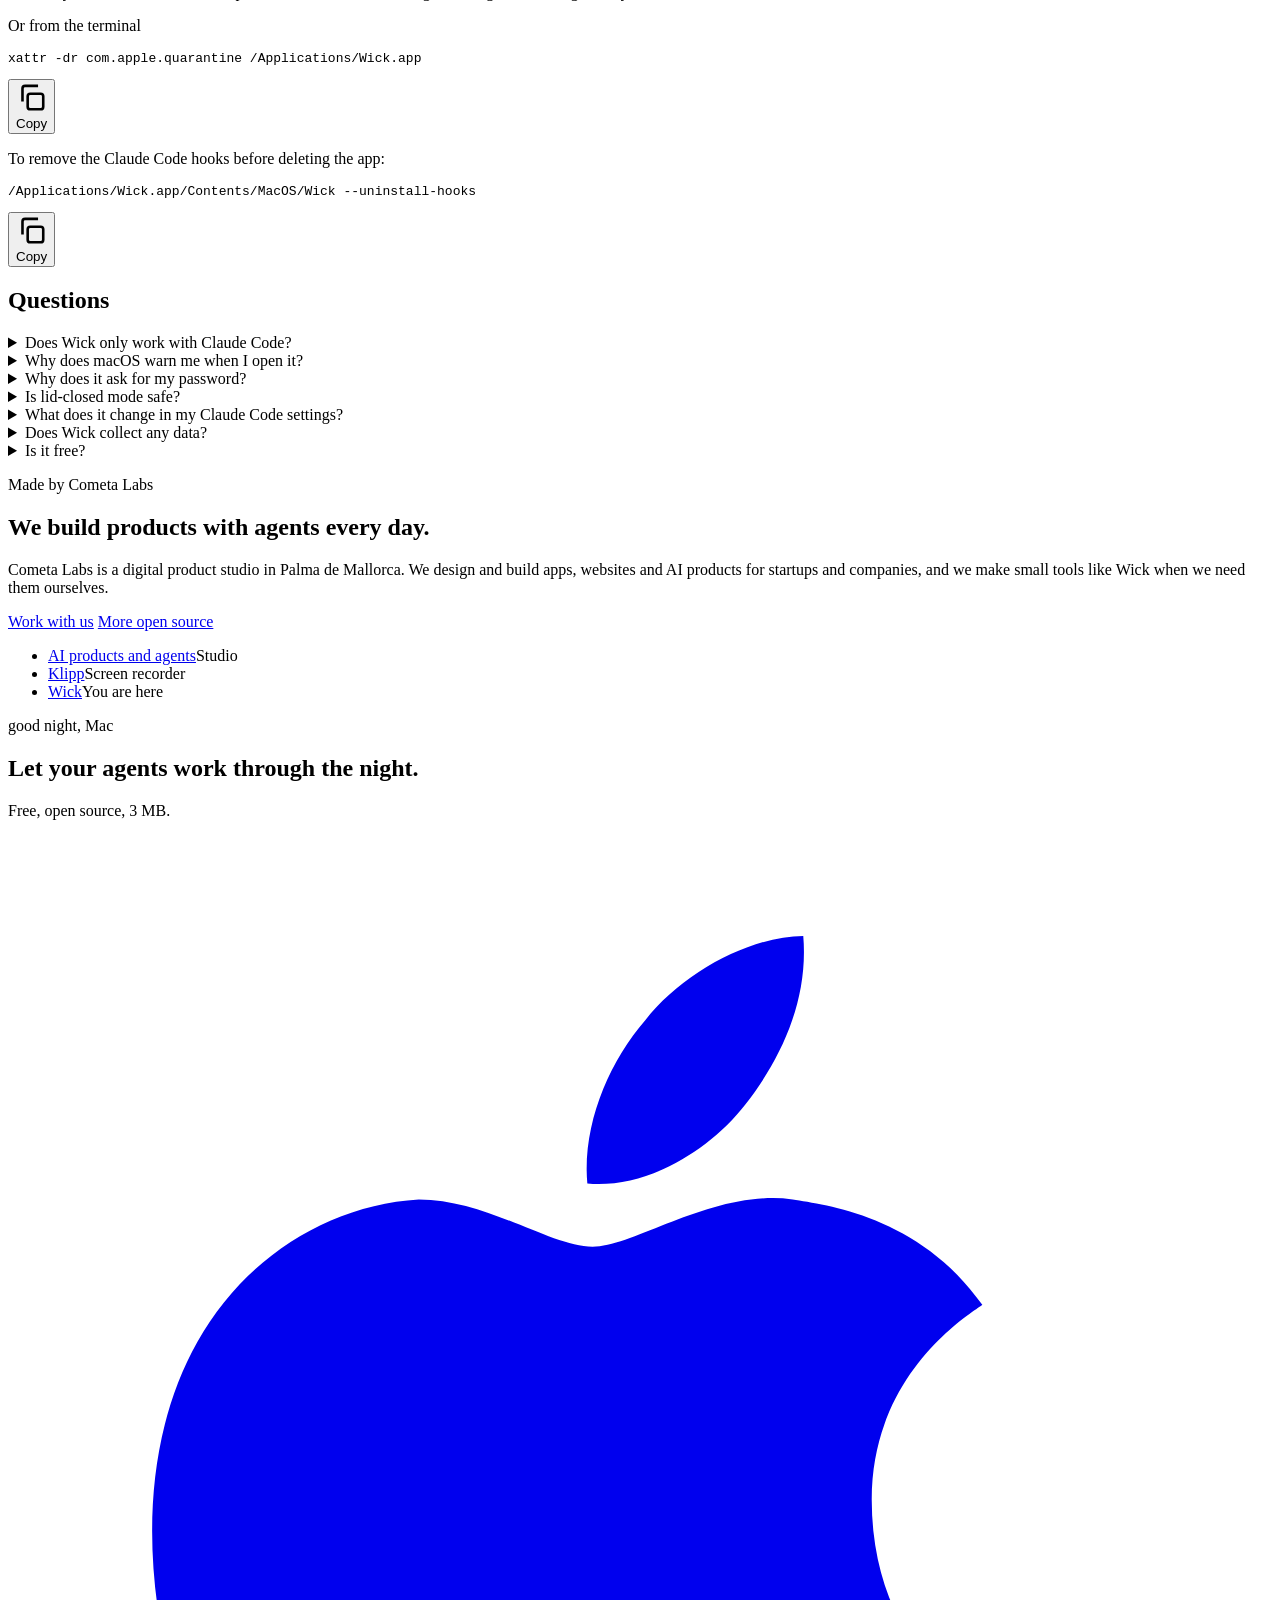
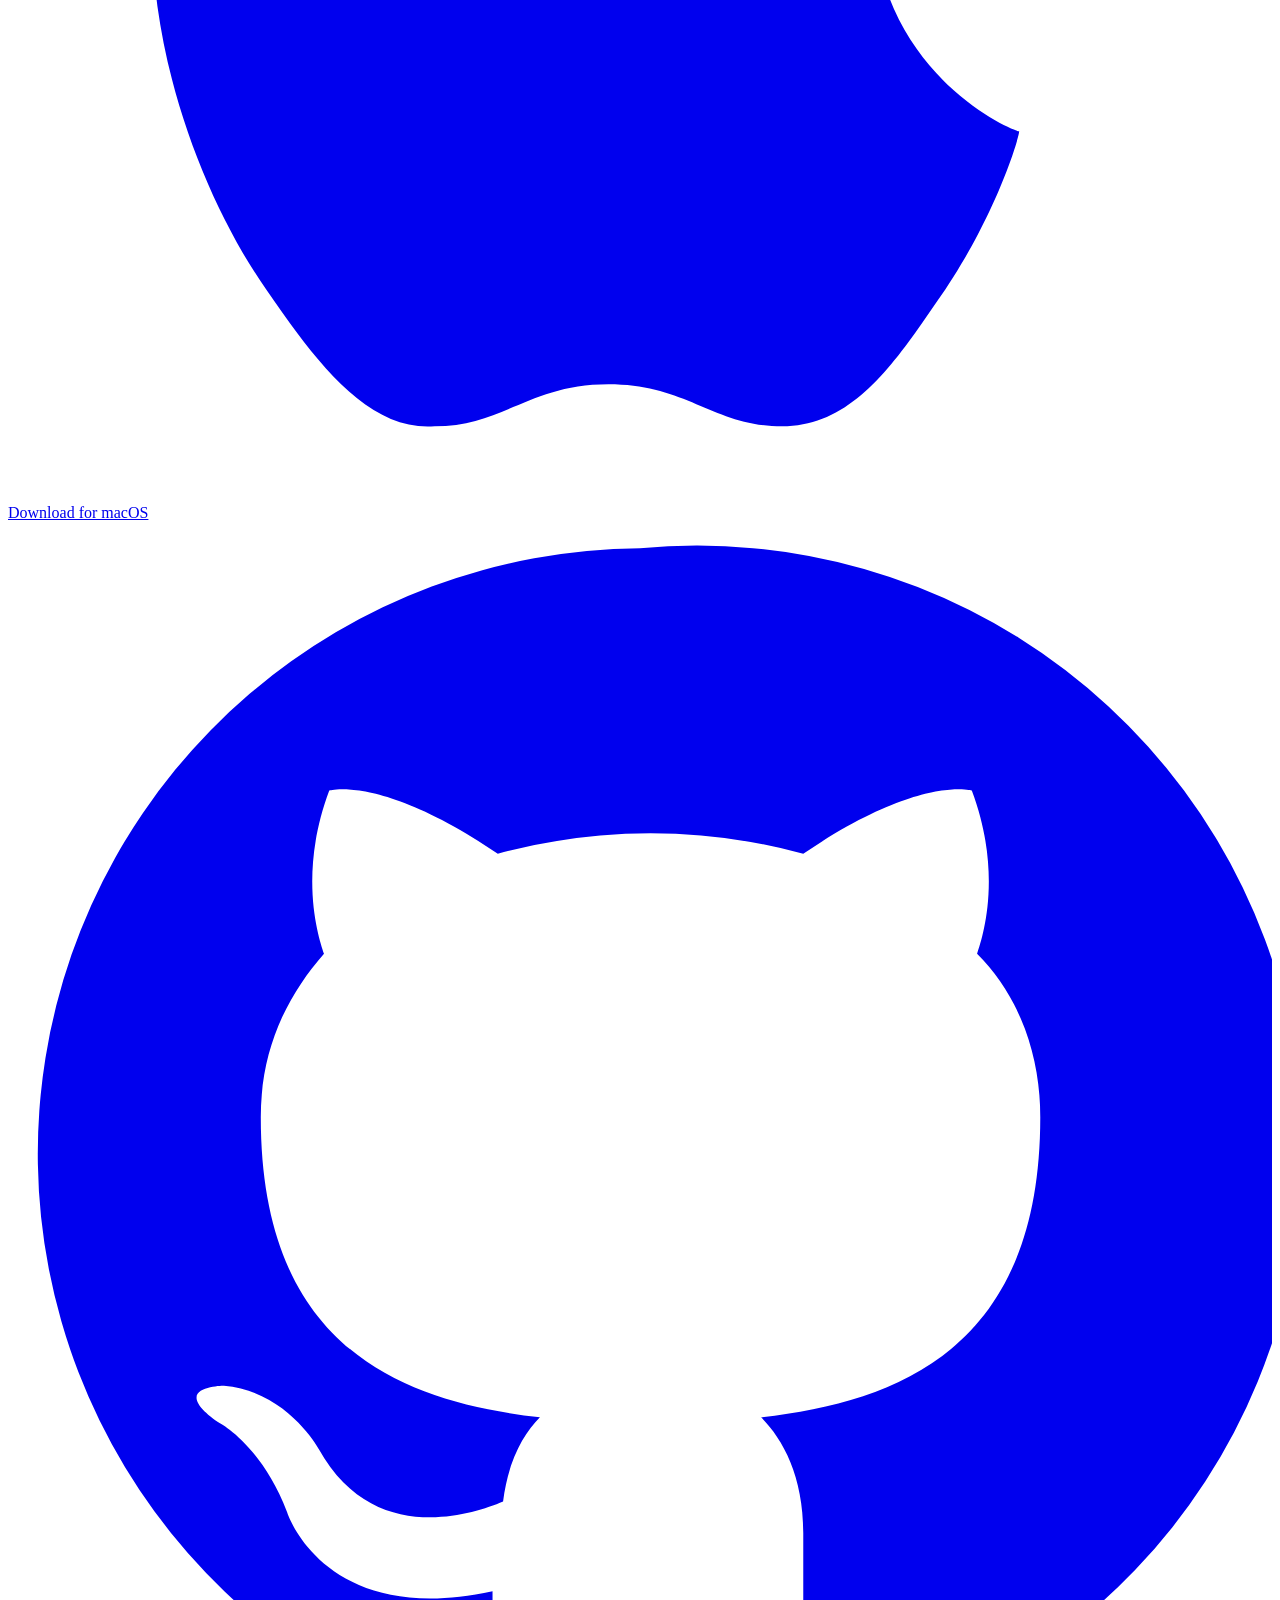
==== commit a4cdbb90: "Web: hero with live demo, steps, feature bento, EN/ES from one template Co-Authored-By: Claude Opus " ====
--- a/site/index.html
+++ b/site/index.html
@@ -14,8 +14,10 @@
 <link rel="apple-touch-icon" href="/apple-touch-icon.png">
 <link rel="preload" href="/assets/fonts/Roobert-SemiBold.woff2" as="font" type="font/woff2" crossorigin>
 <link rel="preload" href="/assets/wick-working.webp" as="image" fetchpriority="high">
-<link rel="stylesheet" href="/assets/site.css?v=4">
-
+<link rel="preconnect" href="https://fonts.googleapis.com">
+<link rel="preconnect" href="https://fonts.gstatic.com" crossorigin>
+<link rel="stylesheet" href="https://fonts.googleapis.com/css2?family=Caveat:wght@500;600&amp;family=JetBrains+Mono:wght@400;500&amp;display=swap">
+<link rel="stylesheet" href="/assets/site.css?v=8">
 <meta property="og:type" content="website">
 <meta property="og:site_name" content="Wick by Cometa Labs">
 <meta property="og:title" content="Wick · Keep your Mac awake while AI agents work">
@@ -28,214 +30,304 @@
 <meta property="og:locale:alternate" content="es_ES">
 <meta name="twitter:card" content="summary_large_image">
 <meta name="twitter:site" content="@CometaLabs">
-
 <script type="application/ld+json">
 {
-  "@context": "https://schema.org",
-  "@graph": [
-    {
-      "@type": "SoftwareApplication",
-      "@id": "https://wick.cometalabs.io/#app",
-      "name": "Wick",
-      "alternateName": "Wick for macOS",
-      "description": "Free, open-source macOS menu bar app that keeps the Mac awake while AI coding agents (Claude Code, Codex, Gemini CLI, Cursor Agent, Aider and others) are working, and lets it sleep when they finish or wait for the user.",
-      "url": "https://wick.cometalabs.io/",
-      "image": "https://wick.cometalabs.io/assets/wick-icon-512.png",
-      "screenshot": "https://wick.cometalabs.io/og.png",
-      "applicationCategory": "DeveloperApplication",
-      "operatingSystem": "macOS 13 or later",
-      "softwareVersion": "1.0.0",
-      "license": "https://opensource.org/licenses/MIT",
-      "isAccessibleForFree": true,
-      "downloadUrl": "https://github.com/CometaLabs/wick/releases/latest/download/Wick.zip",
-      "codeRepository": "https://github.com/CometaLabs/wick",
-      "offers": { "@type": "Offer", "price": "0", "priceCurrency": "EUR" },
-      "inLanguage": ["en", "es"],
-      "author": { "@id": "https://cometalabs.io/#organization" },
-      "publisher": { "@id": "https://cometalabs.io/#organization" }
-    },
-    {
-      "@type": "Organization",
-      "@id": "https://cometalabs.io/#organization",
-      "name": "Cometa Labs",
-      "url": "https://cometalabs.io",
-      "description": "Digital product studio in Palma de Mallorca, Spain. Apps, websites and AI products for startups and companies.",
-      "logo": "https://cometalabs.io/images/brand/cometio.png",
-      "email": "hola@cometalabs.io",
-      "address": { "@type": "PostalAddress", "addressLocality": "Palma", "addressRegion": "Illes Balears", "addressCountry": "ES" },
-      "sameAs": ["https://github.com/CometaLabs", "https://www.linkedin.com/company/cometa-labs/", "https://x.com/CometaLabs"]
-    },
-    {
-      "@type": "FAQPage",
-      "mainEntity": [
-        { "@type": "Question", "name": "Does Wick only work with Claude Code?", "acceptedAnswer": { "@type": "Answer", "text": "No. Claude Code is followed through hooks, which is the most precise. Codex, Gemini CLI, Cursor Agent, OpenCode, Aider, Amp, Goose and other terminal agents are detected by their process: if the agent or the commands it runs are using CPU, Wick treats it as working." } },
-        { "@type": "Question", "name": "Why does macOS warn me when I open Wick?", "acceptedAnswer": { "@type": "Answer", "text": "Wick isn't signed with an Apple Developer ID yet. Open it once, then go to System Settings → Privacy & Security and click Open Anyway, or run xattr -dr com.apple.quarantine /Applications/Wick.app." } },
-        { "@type": "Question", "name": "Can Wick keep my Mac awake with the lid closed?", "acceptedAnswer": { "@type": "Answer", "text": "Yes, optionally. It asks for your administrator password once and disables lid sleep only while an agent is working. Normal sleep returns when the agent finishes, when you quit Wick, if it crashes, or when the battery drops below 15%." } },
-        { "@type": "Question", "name": "Does Wick collect any data?", "acceptedAnswer": { "@type": "Answer", "text": "No. Wick has no network access, no analytics and no account. Session state stays in ~/.wick on your Mac." } },
-        { "@type": "Question", "name": "Is Wick free?", "acceptedAnswer": { "@type": "Answer", "text": "Yes. Wick is free and open source under the MIT license, made by Cometa Labs." } }
-      ]
+ "@context": "https://schema.org",
+ "@graph": [
+  {
+   "@type": "WebSite",
+   "@id": "https://wick.cometalabs.io/#website",
+   "url": "https://wick.cometalabs.io/",
+   "name": "Wick",
+   "inLanguage": [
+    "en",
+    "es"
+   ],
+   "publisher": {
+    "@id": "https://cometalabs.io/#organization"
+   }
+  },
+  {
+   "@type": "SoftwareApplication",
+   "@id": "https://wick.cometalabs.io/#app",
+   "name": "Wick",
+   "url": "https://wick.cometalabs.io/",
+   "description": "Wick is a free, open-source macOS menu bar app that keeps your Mac awake while Claude Code, Codex, Gemini CLI and other AI agents work, and lets it sleep when they're done.",
+   "image": "https://wick.cometalabs.io/assets/wick-icon-512.png",
+   "screenshot": "https://wick.cometalabs.io/og.png",
+   "applicationCategory": "DeveloperApplication",
+   "operatingSystem": "macOS 13+",
+   "softwareVersion": "1.0.0",
+   "license": "https://opensource.org/licenses/MIT",
+   "isAccessibleForFree": true,
+   "downloadUrl": "https://github.com/CometaLabs/wick/releases/latest/download/Wick.zip",
+   "codeRepository": "https://github.com/CometaLabs/wick",
+   "inLanguage": [
+    "en",
+    "es"
+   ],
+   "offers": {
+    "@type": "Offer",
+    "price": "0",
+    "priceCurrency": "EUR"
+   },
+   "author": {
+    "@id": "https://cometalabs.io/#organization"
+   },
+   "publisher": {
+    "@id": "https://cometalabs.io/#organization"
+   }
+  },
+  {
+   "@type": "Organization",
+   "@id": "https://cometalabs.io/#organization",
+   "name": "Cometa Labs",
+   "url": "https://cometalabs.io",
+   "logo": "https://cometalabs.io/images/brand/cometio.png",
+   "email": "hola@cometalabs.io",
+   "description": "Digital product studio in Palma de Mallorca, Spain: apps, websites and AI products.",
+   "address": {
+    "@type": "PostalAddress",
+    "addressLocality": "Palma",
+    "addressRegion": "Illes Balears",
+    "addressCountry": "ES"
+   },
+   "sameAs": [
+    "https://github.com/CometaLabs",
+    "https://www.linkedin.com/company/cometa-labs/",
+    "https://x.com/CometaLabs"
+   ]
+  },
+  {
+   "@type": "FAQPage",
+   "@id": "https://wick.cometalabs.io/#faq",
+   "inLanguage": "en",
+   "mainEntity": [
+    {
+     "@type": "Question",
+     "name": "Does Wick only work with Claude Code?",
+     "acceptedAnswer": {
+      "@type": "Answer",
+      "text": "No. Claude Code is followed through hooks, which is the most precise. Codex, Gemini CLI, Cursor Agent, OpenCode, Aider, Amp, Goose and other terminal agents are detected by their process: if the agent or what it just launched is using CPU, Wick treats it as working."
+     }
+    },
+    {
+     "@type": "Question",
+     "name": "Why does macOS warn me when I open it?",
+     "acceptedAnswer": {
+      "@type": "Answer",
+      "text": "Wick isn't signed with an Apple Developer ID yet. Open it once, then go to System Settings → Privacy & Security and click Open Anyway. Or run xattr -dr com.apple.quarantine /Applications/Wick.app."
+     }
+    },
+    {
+     "@type": "Question",
+     "name": "Why does it ask for my password?",
+     "acceptedAnswer": {
+      "@type": "Answer",
+      "text": "Only for lid-closed mode. macOS doesn't let a normal app stop lid sleep, so Wick starts a small helper with administrator rights that turns it on and off with your agent. It never asks otherwise."
+     }
+    },
+    {
+     "@type": "Question",
+     "name": "Is lid-closed mode safe?",
+     "acceptedAnswer": {
+      "@type": "Answer",
+      "text": "Wick restores normal sleep when the agent finishes, when you quit, if the app crashes and below 15% battery. Keep your Mac somewhere it can breathe: a closed laptop in a bag gets warm."
+     }
+    },
+    {
+     "@type": "Question",
+     "name": "What does it change in my Claude Code settings?",
+     "acceptedAnswer": {
+      "@type": "Answer",
+      "text": "It adds a few hooks to ~/.claude/settings.json that call ~/.wick/hook. The hook saves the session state and exits in milliseconds; it never blocks Claude Code or changes what it does. Your other hooks stay untouched, and turning the option off removes Wick's."
+     }
+    },
+    {
+     "@type": "Question",
+     "name": "Does Wick collect any data?",
+     "acceptedAnswer": {
+      "@type": "Answer",
+      "text": "No. No network, no analytics, no account. Session state lives in ~/.wick on your Mac."
+     }
+    },
+    {
+     "@type": "Question",
+     "name": "Is it free?",
+     "acceptedAnswer": {
+      "@type": "Answer",
+      "text": "Yes, free and open source under the MIT license. It started from Caffeinator by Jon Kraayen and is made by Cometa Labs."
+     }
     }
-  ]
+   ]
+  }
+ ]
 }
 </script>
 </head>
 <body>
 <a class="skip" href="#main">Skip to content</a>
+<div class="frame" aria-hidden="true"></div>
 
 <header class="nav">
   <div class="wrap">
-    <a class="brand" href="/" aria-label="Wick, home"><img src="/apple-touch-icon.png" alt="" width="34" height="34">Wick</a>
+    <a class="brand" href="/"><img src="/apple-touch-icon.png" alt="" width="32" height="32">Wick</a>
     <ul>
       <li><a href="#how">How it works</a></li>
-      <li><a href="#agents">Agents</a></li>
+      <li><a href="#features">Features</a></li>
       <li><a href="#install">Install</a></li>
       <li><a href="#faq">FAQ</a></li>
-      <li><a href="https://github.com/CometaLabs/wick">GitHub</a></li>
     </ul>
     <div class="right">
-      <a class="lang" href="/es/" hreflang="es" lang="es">Español</a>
-      <a class="btn primary small" href="https://github.com/CometaLabs/wick/releases/latest/download/Wick.zip">Download</a>
+      <div class="langs" role="group" aria-label="Language">
+        <a href="/" hreflang="en" lang="en" aria-current="page">EN</a>
+        <a href="/es/" hreflang="es" lang="es">ES</a>
+      </div>
+      <a class="icon-link" href="https://github.com/CometaLabs/wick" aria-label="GitHub"><svg viewBox="0 0 24 24" fill="currentColor" aria-hidden="true"><path d="M12 .5a11.5 11.5 0 0 0-3.6 22.4c.6.1.8-.3.8-.6v-2c-3.2.7-3.9-1.5-3.9-1.5-.5-1.3-1.3-1.7-1.3-1.7-1-.7.1-.7.1-.7 1.2.1 1.8 1.2 1.8 1.2 1 1.8 2.8 1.3 3.5 1 .1-.8.4-1.3.7-1.6-2.6-.3-5.3-1.3-5.3-5.7 0-1.3.5-2.3 1.2-3.1-.1-.3-.5-1.5.1-3.1 0 0 1-.3 3.2 1.2a11 11 0 0 1 5.8 0c2.2-1.5 3.2-1.2 3.2-1.2.6 1.6.2 2.8.1 3.1.8.8 1.2 1.9 1.2 3.1 0 4.4-2.7 5.4-5.3 5.7.4.4.8 1.1.8 2.2v3.3c0 .3.2.7.8.6A11.5 11.5 0 0 0 12 .5z"/></svg></a>
+      <a class="btn primary small" href="https://github.com/CometaLabs/wick/releases/latest/download/Wick.zip"><svg viewBox="0 0 24 24" fill="currentColor" aria-hidden="true"><path d="M16.4 12.6c0-2.5 2-3.6 2.1-3.7-1.2-1.7-3-1.9-3.6-2-1.5-.2-3 .9-3.8.9s-2-.9-3.3-.9C6.1 7 4.5 8 3.6 9.6c-1.8 3.2-.5 7.8 1.3 10.4.9 1.3 1.9 2.7 3.2 2.6 1.3 0 1.8-.8 3.3-.8s2 .8 3.3.8c1.4 0 2.2-1.3 3.1-2.6 1-1.5 1.4-2.9 1.4-3-.1 0-2.8-1.1-2.8-4.4zM14 5.1c.7-.9 1.2-2 1.1-3.2-1 0-2.3.7-3 1.6-.7.8-1.2 2-1.1 3.1 1.1.1 2.3-.6 3-1.5z"/></svg>Download</a>
     </div>
   </div>
 </header>
 
 <main id="main">
   <section class="hero" aria-labelledby="title">
+    <div class="wrap center">
+      <a class="pill" href="https://github.com/CometaLabs/wick/releases/latest"><span class="spark"></span>New · v1.0 · free and open source</a>
+      <h1 id="title">Your agents work.<br>Your Mac <em>stays awake.</em></h1>
+      <p class="lead">Wick is a little clay candle that lives in your menu bar. It lights up when an AI agent starts a long task, keeps your Mac from sleeping halfway through, and blows itself out when the work is done.</p>
+      <div class="actions">
+        <a class="btn primary" href="https://github.com/CometaLabs/wick/releases/latest/download/Wick.zip"><svg viewBox="0 0 24 24" fill="currentColor" aria-hidden="true"><path d="M16.4 12.6c0-2.5 2-3.6 2.1-3.7-1.2-1.7-3-1.9-3.6-2-1.5-.2-3 .9-3.8.9s-2-.9-3.3-.9C6.1 7 4.5 8 3.6 9.6c-1.8 3.2-.5 7.8 1.3 10.4.9 1.3 1.9 2.7 3.2 2.6 1.3 0 1.8-.8 3.3-.8s2 .8 3.3.8c1.4 0 2.2-1.3 3.1-2.6 1-1.5 1.4-2.9 1.4-3-.1 0-2.8-1.1-2.8-4.4zM14 5.1c.7-.9 1.2-2 1.1-3.2-1 0-2.3.7-3 1.6-.7.8-1.2 2-1.1 3.1 1.1.1 2.3-.6 3-1.5z"/></svg>Download for macOS</a>
+        <a class="btn ghost" href="https://github.com/CometaLabs/wick"><svg viewBox="0 0 24 24" fill="currentColor" aria-hidden="true"><path d="M12 .5a11.5 11.5 0 0 0-3.6 22.4c.6.1.8-.3.8-.6v-2c-3.2.7-3.9-1.5-3.9-1.5-.5-1.3-1.3-1.7-1.3-1.7-1-.7.1-.7.1-.7 1.2.1 1.8 1.2 1.8 1.2 1 1.8 2.8 1.3 3.5 1 .1-.8.4-1.3.7-1.6-2.6-.3-5.3-1.3-5.3-5.7 0-1.3.5-2.3 1.2-3.1-.1-.3-.5-1.5.1-3.1 0 0 1-.3 3.2 1.2a11 11 0 0 1 5.8 0c2.2-1.5 3.2-1.2 3.2-1.2.6 1.6.2 2.8.1 3.1.8.8 1.2 1.9 1.2 3.1 0 4.4-2.7 5.4-5.3 5.7.4.4.8 1.1.8 2.2v3.3c0 .3.2.7.8.6A11.5 11.5 0 0 0 12 .5z"/></svg>View on GitHub</a>
+      </div>
+      <p class="mono">v1.0.0 · macOS 13+ · Apple Silicon &amp; Intel · MIT</p>
+    </div>
+
     <div class="wrap">
-      <div>
-        <p class="eyebrow">For Claude Code, Codex, Gemini CLI and friends</p>
-        <h1 id="title">Your agents work.<br>Your Mac <em>stays awake.</em></h1>
-        <p class="lead">Wick is a little clay candle that lives in your menu bar. It lights up when your AI agent starts a long task, keeps the Mac from sleeping halfway through, and blows itself out when the work is done.</p>
-        <div class="actions">
-          <a class="btn primary" href="https://github.com/CometaLabs/wick/releases/latest/download/Wick.zip">
-            <svg viewBox="0 0 24 24" fill="currentColor" aria-hidden="true"><path d="M16.4 12.6c0-2.5 2-3.6 2.1-3.7-1.2-1.7-3-1.9-3.6-2-1.5-.2-3 .9-3.8.9s-2-.9-3.3-.9C6.1 7 4.5 8 3.6 9.6c-1.8 3.2-.5 7.8 1.3 10.4.9 1.3 1.9 2.7 3.2 2.6 1.3 0 1.8-.8 3.3-.8s2 .8 3.3.8c1.4 0 2.2-1.3 3.1-2.6 1-1.5 1.4-2.9 1.4-3-.1 0-2.8-1.1-2.8-4.4zM14 5.1c.7-.9 1.2-2 1.1-3.2-1 0-2.3.7-3 1.6-.7.8-1.2 2-1.1 3.1 1.1.1 2.3-.6 3-1.5z"/></svg>
-            Download for macOS
-          </a>
-          <a class="btn ghost" href="https://github.com/CometaLabs/wick">
-            <svg viewBox="0 0 24 24" fill="currentColor" aria-hidden="true"><path d="M12 .5a11.5 11.5 0 0 0-3.6 22.4c.6.1.8-.3.8-.6v-2c-3.2.7-3.9-1.5-3.9-1.5-.5-1.3-1.3-1.7-1.3-1.7-1-.7.1-.7.1-.7 1.2.1 1.8 1.2 1.8 1.2 1 1.8 2.8 1.3 3.5 1 .1-.8.4-1.3.7-1.6-2.6-.3-5.3-1.3-5.3-5.7 0-1.3.5-2.3 1.2-3.1-.1-.3-.5-1.5.1-3.1 0 0 1-.3 3.2 1.2a11 11 0 0 1 5.8 0c2.2-1.5 3.2-1.2 3.2-1.2.6 1.6.2 2.8.1 3.1.8.8 1.2 1.9 1.2 3.1 0 4.4-2.7 5.4-5.3 5.7.4.4.8 1.1.8 2.2v3.3c0 .3.2.7.8.6A11.5 11.5 0 0 0 12 .5z"/></svg>
-            View the code
-          </a>
+      <div class="scene" data-demo data-state="working" role="img" aria-label="Live demo: Wick follows an agent in the terminal">
+        <div class="menubar">
+          <span class="apple"><svg viewBox="0 0 24 24" fill="currentColor" aria-hidden="true"><path d="M16.4 12.6c0-2.5 2-3.6 2.1-3.7-1.2-1.7-3-1.9-3.6-2-1.5-.2-3 .9-3.8.9s-2-.9-3.3-.9C6.1 7 4.5 8 3.6 9.6c-1.8 3.2-.5 7.8 1.3 10.4.9 1.3 1.9 2.7 3.2 2.6 1.3 0 1.8-.8 3.3-.8s2 .8 3.3.8c1.4 0 2.2-1.3 3.1-2.6 1-1.5 1.4-2.9 1.4-3-.1 0-2.8-1.1-2.8-4.4zM14 5.1c.7-.9 1.2-2 1.1-3.2-1 0-2.3.7-3 1.6-.7.8-1.2 2-1.1 3.1 1.1.1 2.3-.6 3-1.5z"/></svg></span><b>Terminal</b><span class="dim-item">Shell</span><span class="dim-item">Edit</span><span class="dim-item">View</span>
+          <span class="spacer"></span>
+          <span class="tray"><svg class="tray-icon" data-icon data-mood="working" viewBox="0 0 18 18" aria-hidden="true"><g transform="translate(0 18) scale(1 -1)"><rect x="4.5" y="1.5" width="9" height="9.2" rx="2.6"/><rect x="4.5" y="6.6" width="1.7" height="3.8" rx=".85"/><rect x="11.2" y="5.4" width="1.7" height="4.8" rx=".85"/><rect x="8.55" y="10.2" width=".9" height="1.9" rx=".45"/><path class="flame" d="M10.85 13.6a1.85 1.85 0 0 1-3.7 0C7.15 14.7 8.5 16 9 18c.5-2 1.85-3.3 1.85-4.4z"/><circle class="eye" cx="7.1" cy="6.15" r="1"/><circle class="eye" cx="10.9" cy="6.15" r="1"/></g></svg></span>
+          <span class="dim-item">Fri 10:42</span>
         </div>
-        <p class="meta"><span>Free and open source (MIT)</span><span>macOS 13+</span><span>3 MB</span></p>
-      </div>
-
-      <div class="stage" data-demo data-state="working" aria-label="Live demo of the Wick menu">
-        <div class="glow" aria-hidden="true"></div>
-        <div class="menubar" aria-hidden="true">
-          <span>Wi‑Fi</span>
-          <span class="tray">
-            <svg data-icon data-mood="working" viewBox="0 0 18 18"><g transform="translate(0 18) scale(1 -1)"><rect x="4.5" y="1.5" width="9" height="9.2" rx="2.6" fill="#222"/><rect x="8.55" y="10.2" width=".9" height="1.9" rx=".45" fill="#222"/><path class="flame" d="M10.85 13.6a1.85 1.85 0 0 1-3.7 0C7.15 14.7 8.5 16 9 18c.5-2 1.85-3.3 1.85-4.4z" transform="translate(0 0)"/><circle cx="7.1" cy="6.15" r="1" fill="#fff"/><circle cx="10.9" cy="6.15" r="1" fill="#fff"/></g></svg>
-          </span>
-          <span>Fri 10:42</span>
+        <p class="hand" aria-hidden="true">lights up on its own<svg viewBox="0 0 80 50" fill="none" stroke="currentColor" stroke-width="2.2" stroke-linecap="round"><path d="M4 40c18 2 44-4 62-30"/><path d="M54 10l12 0 2 12"/></svg></p>
+        <div class="terminal">
+          <div class="bar"><i></i><i></i><i></i><span>wick — zsh</span></div>
+          <div class="lines" data-term><div class="dim">~/wick $ claude</div><div class="">› add tests for the session store</div><div class="accent">✻ Writing tests… (3m 12s)</div><div class="dim">  ⎿ Sessions.swift, SessionTests.swift</div></div>
         </div>
-        <div class="mac-menu" role="img" aria-label="Wick menu: the candle shows whether your agents are working, waiting for you or resting">
+        <div class="mac-menu">
           <div class="head">
             <div class="sprite working"></div>
             <div><b data-title>Working</b><p data-sub>Claude Code is working on wick. Your Mac won't sleep.</p></div>
           </div>
           <hr>
           <div class="label">Agents</div>
-          <div data-rows></div>
+          <div data-rows><div class="row"><span class="dot working">●</span><span>wick</span><small>Claude Code · working · 4 min</small></div><div class="row"><span class="dot working">●</span><span>api</span><small>Codex · working · 1 min</small></div><div class="row"><span class="dot idle">●</span><span>landing</span><small>Gemini CLI · idle · 12 min</small></div></div>
           <hr>
           <div class="opt on">Claude Code (hooks)</div>
-          <div class="opt on">Other agents (Codex, Gemini, Cursor…)</div>
+          <div class="opt on">Other agents (Codex, Gemini…)</div>
           <div class="opt">Also with the lid closed</div>
         </div>
-        <div class="sprite working" role="img" aria-label="Wick, a clay candle with a face, flame lit"></div>
-      </div>
-    </div>
-  </section>
-
-  <section id="how" class="tint" aria-labelledby="how-title">
+        <div class="sprite big working"></div>
+      </div>
+    </div>
+  </section>
+
+  <section class="marquee-wrap" aria-label="Works with the agents you already use">
+    <p class="mono center">Works with the agents you already use</p>
+    <div class="marquee"><ul><li>Claude Code</li><li>Codex</li><li>Gemini CLI</li><li>Cursor Agent</li><li>OpenCode</li><li>Aider</li><li>Amp</li><li>Goose</li><li>Qwen Code</li><li>Copilot CLI</li><li>Crush</li><li>Factory Droid</li></ul><ul aria-hidden="true"><li>Claude Code</li><li>Codex</li><li>Gemini CLI</li><li>Cursor Agent</li><li>OpenCode</li><li>Aider</li><li>Amp</li><li>Goose</li><li>Qwen Code</li><li>Copilot CLI</li><li>Crush</li><li>Factory Droid</li></ul></div>
+  </section>
+
+  <section id="how" aria-labelledby="how-title">
     <div class="wrap">
       <h2 id="how-title">It follows your agent, not a timer.</h2>
       <p class="intro">If your Mac sleeps halfway through a long run, the agent stops. With a classic keep-awake app you pick “2 hours” and hope you guessed right. Wick watches what your agents are actually doing.</p>
-      <div class="moods">
-        <article class="mood">
-          <div class="sprite working" role="img" aria-label="Wick working: flame lit, hopping"></div>
-          <h3>Working</h3>
-          <p>An agent starts a task, the flame lights up and your Mac stays awake. Several sessions at once? It keeps track of all of them.</p>
-        </article>
-        <article class="mood">
-          <div class="sprite waiting" role="img" aria-label="Wick waiting: small flame, looking to the side"></div>
-          <h3>Waiting for you</h3>
-          <p>The agent needs your approval. The candle in the menu bar turns orange so you notice, and your Mac is free to rest until you answer.</p>
-        </article>
-        <article class="mood">
-          <div class="sprite resting" role="img" aria-label="Wick resting: flame out, eyes closed"></div>
-          <h3>Resting</h3>
-          <p>The work is done. Wick waits two more minutes in case the agent picks up again, then lets your Mac sleep as usual.</p>
-        </article>
-      </div>
-    </div>
-  </section>
-
-  <section id="agents" aria-labelledby="agents-title">
-    <div class="wrap agents">
-      <div>
-        <h2 id="agents-title">Works with the agents you already use.</h2>
-        <p class="intro">Claude Code is followed through hooks, so Wick knows exactly when it works, when it needs you and when it's done. Other terminal agents are detected by their process: if they, or the commands they run, are busy, they're working.</p>
-        <ul class="agent-list">
-          <li class="star">Claude Code</li><li>Codex</li><li>Gemini CLI</li><li>Cursor Agent</li><li>OpenCode</li><li>Aider</li><li>Amp</li><li>Goose</li><li>Qwen Code</li><li>Copilot CLI</li><li>Crush</li><li>Factory Droid</li>
-        </ul>
-        <p class="note">Using something else? Manual mode keeps your Mac awake for 15 minutes, a few hours or until you stop it.</p>
-      </div>
+      <ol class="steps3">
+        <li class="card">
+          <div class="mini mini-term"><div class="dim">~/wick $ claude</div><div class="">› add tests for the session store</div><div class="accent">✻ Writing tests… (3m 12s)</div></div>
+          <span class="num">1</span><h3>Your agent starts</h3><p>Claude Code tells Wick through hooks. Codex, Gemini CLI and the rest are spotted by their process.</p>
+        </li>
+        <li class="card">
+          <div class="mini mini-wick"><div class="sprite working"></div><span class="chip on">Mac awake</span></div>
+          <span class="num">2</span><h3>Wick lights up</h3><p>The flame comes on and macOS won't idle-sleep while there's real work going on.</p>
+        </li>
+        <li class="card">
+          <div class="mini mini-wick off"><div class="sprite resting"></div><span class="chip">Sleeps in <b class="countdown" data-countdown>2:00</b></span></div>
+          <span class="num">3</span><h3>It finishes, the Mac rests</h3><p>Two more minutes in case the agent picks up again, then your Mac sleeps as usual.</p>
+        </li>
+      </ol>
+    </div>
+  </section>
+
+  <section id="features" class="tint" aria-labelledby="features-title">
+    <div class="wrap">
+      <h2 id="features-title">Small, careful, yours.</h2>
+      <p class="intro">Built for people who leave agents running and walk away.</p>
+      <div class="bento">
+        <article class="card wide lid">
+          <div class="text"><h3>Close the lid, keep working</h3><p>Optional. One password, then lid sleep is disabled only while an agent works.</p></div>
+          <div class="mini">
+            <div class="toggle-row"><span>Also with the lid closed</span><span class="switch on" aria-hidden="true"></span></div>
+            <p class="mini-k">Normal sleep comes back when</p>
+            <ul class="checks"><li>the work ends</li><li>you quit Wick</li><li>the app crashes</li><li>battery drops below 15%</li></ul>
+          </div>
+        </article>
+        <article class="card">
+          <div class="mini center-mini"><span class="tray big-tray"><svg class="tray-icon" data-icon data-mood="waiting" viewBox="0 0 18 18" aria-hidden="true"><g transform="translate(0 18) scale(1 -1)"><rect x="4.5" y="1.5" width="9" height="9.2" rx="2.6"/><rect x="4.5" y="6.6" width="1.7" height="3.8" rx=".85"/><rect x="11.2" y="5.4" width="1.7" height="4.8" rx=".85"/><rect x="8.55" y="10.2" width=".9" height="1.9" rx=".45"/><path class="flame" d="M10.85 13.6a1.85 1.85 0 0 1-3.7 0C7.15 14.7 8.5 16 9 18c.5-2 1.85-3.3 1.85-4.4z"/><circle class="eye" cx="7.1" cy="6.15" r="1"/><circle class="eye" cx="10.9" cy="6.15" r="1"/></g></svg></span>
+            <div class="row solo"><span class="dot waiting">●</span><span>wick</span><small>Claude Code · needs you · now</small></div></div>
+          <h3>Knows when it needs you</h3><p>The candle turns orange when a Claude Code session waits for your approval. Meanwhile, your Mac can rest.</p>
+        </article>
+        <article class="card">
+          <div class="mini list-mini"><div class="row"><span class="dot working">●</span><span>wick</span><small>Claude Code · working · 4 min</small></div><div class="row"><span class="dot working">●</span><span>api</span><small>Codex · working · 1 min</small></div><div class="row"><span class="dot idle">●</span><span>landing</span><small>Gemini CLI · idle · 12 min</small></div></div>
+          <h3>Every agent at a glance</h3><p>Each agent with its project and how long it's been at it. Click one to open its folder.</p>
+        </article>
+        <article class="card">
+          <div class="mini center-mini"><div class="warn-row"><span>⚠︎ Your Mac won't sleep when closed</span><button type="button" tabindex="-1">Fix</button></div></div>
+          <h3>Heals after a restart</h3><p>If your Mac went down with lid mode on, macOS would keep ignoring the lid. Wick spots it and fixes it.</p>
+        </article>
+        <article class="card">
+          <div class="mini"><ul class="submenu"><li>15 minutes</li><li class="sel">1 hour</li><li>4 hours</li><li>Until I stop it</li></ul></div>
+          <h3>Manual mode</h3><p>Not using an agent? Keep it awake for a while, or until you stop it.</p>
+        </article>
+        <article class="card warm full">
+          <div class="mini center-mini"><span class="zero">0</span><span class="mono">network requests</span></div>
+          <div><h3>Nothing leaves your Mac</h3><p>No network, no analytics, no account. Same power assertions as caffeinate.</p></div>
+        </article>
+      </div>
+    </div>
+  </section>
+
+  <section aria-labelledby="cmp-title">
+    <div class="wrap narrow">
+      <h2 id="cmp-title" class="center">Wick vs. a keep-awake timer</h2>
       <div class="table-wrap">
         <table>
-          <thead><tr><th></th><th>Classic timer</th><th>Wick</th></tr></thead>
-          <tbody>
-            <tr><td>Turns on</td><td>When you pick a duration</td><td class="win">By itself, when an agent starts</td></tr>
-            <tr><td>Turns off</td><td>When the timer runs out</td><td class="win">2 min after the agent finishes</td></tr>
-            <tr><td>Agent needs approval</td><td>Keeps burning battery</td><td class="win">Lets the Mac rest</td></tr>
-            <tr><td>Several sessions</td><td>Can't see them</td><td class="win">Lists each one by project</td></tr>
-            <tr><td>Lid closed</td><td>All the time</td><td class="win">Only while it works</td></tr>
-          </tbody>
+          <thead><tr><th scope="col"><span class="sr">—</span></th><th scope="col">Classic timer</th><th scope="col">Wick</th></tr></thead>
+          <tbody><tr><th scope="row">Turns on</th><td>When you pick a duration</td><td class="win">By itself, when an agent starts</td></tr><tr><th scope="row">Turns off</th><td>When the timer runs out</td><td class="win">2 min after the agent finishes</td></tr><tr><th scope="row">Agent needs approval</th><td>Keeps burning battery</td><td class="win">Lets the Mac rest</td></tr><tr><th scope="row">Several sessions</th><td>Can't see them</td><td class="win">Lists each one by project</td></tr><tr><th scope="row">Lid closed</th><td>All the time</td><td class="win">Only while an agent works</td></tr></tbody>
         </table>
       </div>
     </div>
   </section>
 
-  <section class="tint" aria-labelledby="details-title">
-    <div class="wrap">
-      <h2 id="details-title">Small, careful, yours.</h2>
-      <p class="intro">Built for people who leave agents running and walk away.</p>
-      <div class="features">
-        <div><span class="k">Lid closed</span><h3>Close it, take it with you</h3><p>Optional. One password, then lid sleep is disabled only while an agent works. It always comes back when the work ends, when you quit, if the app crashes, or below 15% battery.</p></div>
-        <div><span class="k">Restarts</span><h3>Heals itself</h3><p>If your Mac shut down with lid mode on, macOS would keep ignoring the lid. Wick notices and puts it back for you.</p></div>
-        <div><span class="k">Privacy</span><h3>Nothing leaves your Mac</h3><p>No network, no analytics, no account. It uses the same power assertions as <code>caffeinate</code>.</p></div>
-        <div><span class="k">Many sessions</span><h3>See every agent</h3><p>The menu lists each agent with its project and how long it's been at it. Click one to open its folder.</p></div>
-        <div><span class="k">Languages</span><h3>English and Spanish</h3><p>Follows your system language.</p></div>
-        <div><span class="k">Open source</span><h3>Read every line</h3><p>MIT license. Swift, no dependencies, builds with one script. Fork it, change it, send a pull request.</p></div>
-      </div>
-    </div>
-  </section>
-
-  <section id="install" aria-labelledby="install-title">
+  <section id="install" class="tint" aria-labelledby="install-title">
     <div class="wrap install">
       <div>
         <h2 id="install-title">Install in a minute.</h2>
-        <ol class="steps">
-          <li><a href="https://github.com/CometaLabs/wick/releases/latest/download/Wick.zip">Download Wick.zip</a>, unzip it and drag <b>Wick.app</b> into Applications.</li>
-          <li>Open it. Wick isn't signed with an Apple Developer ID yet, so macOS warns you the first time: go to <b>System Settings → Privacy &amp; Security</b> and click <b>Open Anyway</b>.</li>
-          <li>If you use Claude Code, Wick offers to add its hooks for exact tracking. It backs up <code>~/.claude/settings.json</code> first and you can remove them from the menu.</li>
-        </ol>
-        <p>Prefer the terminal?</p>
-        <pre><code>xattr -dr com.apple.quarantine /Applications/Wick.app</code></pre>
-      </div>
-      <ol class="flow" aria-label="How Wick works"><li><span>Your agent is working</span><b>Mac stays awake</b></li><li><span>It needs your approval</span><b>Orange candle · the Mac may rest</b></li><li><span>It finished</span><b>2 more minutes, then the Mac sleeps as usual</b></li><li><span>Lid mode on</span><b>The lid stays awake only while it works</b></li></ol>
-    </div>
-  </section>
-
-  <section id="faq" class="tint faq" aria-labelledby="faq-title">
-    <div class="wrap">
-      <h2 id="faq-title">Questions</h2>
-      <details><summary>Does Wick only work with Claude Code?</summary><p>No. Claude Code is followed through hooks, which is the most precise. Codex, Gemini CLI, Cursor Agent, OpenCode, Aider, Amp, Goose and other terminal agents are detected by their process: if the agent or the commands it runs are using CPU, Wick treats it as working.</p></details>
-      <details><summary>Why does macOS warn me when I open it?</summary><p>Wick isn't signed with an Apple Developer ID yet. Open it once, then go to System Settings → Privacy &amp; Security and click Open Anyway. Or run <code>xattr -dr com.apple.quarantine /Applications/Wick.app</code>.</p></details>
-      <details><summary>Why does it ask for my password?</summary><p>Only for lid-closed mode. macOS doesn't let a normal app stop lid sleep, so Wick starts a small helper with administrator rights that turns it on and off with your agent. It never asks otherwise.</p></details>
-      <details><summary>Is lid-closed mode safe?</summary><p>Wick restores normal sleep when the agent finishes, when you quit, if the app crashes and below 15% battery. Keep your Mac somewhere it can breathe: a closed laptop in a bag gets warm.</p></details>
-      <details><summary>What does it change in my Claude Code settings?</summary><p>It adds a few hooks to <code>~/.claude/settings.json</code> that call <code>~/.wick/hook</code>. The hook saves the session state and exits in milliseconds; it never blocks Claude Code or changes what it does. Your other hooks stay untouched, and turning the option off removes Wick's.</p></details>
-      <details><summary>Does Wick collect any data?</summary><p>No. No network, no analytics, no account. Session state lives in <code>~/.wick</code> on your Mac.</p></details>
-      <details><summary>Is it free?</summary><p>Yes, free and open source under the MIT license. It started from Caffeinator by Jon Kraayen and is made by Cometa Labs.</p></details>
+        <ol class="steps"><li><a href="https://github.com/CometaLabs/wick/releases/latest/download/Wick.zip">Download Wick.zip</a>, unzip it and drag <b>Wick.app</b> into Applications.</li><li>Open it. Wick isn't signed with an Apple Developer ID yet, so the first time go to <b>System Settings → Privacy &amp; Security</b> and click <b>Open Anyway</b>.</li><li>If you use Claude Code, accept the hooks for exact tracking. Other agents work right away.</li></ol>
+      </div>
+      <div>
+        <p class="mono">Or from the terminal</p>
+        <div class="code"><pre><code>xattr -dr com.apple.quarantine /Applications/Wick.app</code></pre><button type="button" class="copy" data-copy data-done="Copied"><svg viewBox="0 0 24 24" fill="none" stroke="currentColor" stroke-width="2" aria-hidden="true"><rect x="9" y="9" width="12" height="12" rx="2"/><path d="M5 15V5a2 2 0 0 1 2-2h10"/></svg><span>Copy</span></button></div>
+        <p class="small">To remove the Claude Code hooks before deleting the app:</p>
+        <div class="code"><pre><code>/Applications/Wick.app/Contents/MacOS/Wick --uninstall-hooks</code></pre><button type="button" class="copy" data-copy data-done="Copied"><svg viewBox="0 0 24 24" fill="none" stroke="currentColor" stroke-width="2" aria-hidden="true"><rect x="9" y="9" width="12" height="12" rx="2"/><path d="M5 15V5a2 2 0 0 1 2-2h10"/></svg><span>Copy</span></button></div>
+      </div>
+    </div>
+  </section>
+
+  <section id="faq" class="faq" aria-labelledby="faq-title">
+    <div class="wrap narrow">
+      <h2 id="faq-title" class="center">Questions</h2>
+      <details><summary>Does Wick only work with Claude Code?</summary><p>No. Claude Code is followed through hooks, which is the most precise. Codex, Gemini CLI, Cursor Agent, OpenCode, Aider, Amp, Goose and other terminal agents are detected by their process: if the agent or what it just launched is using CPU, Wick treats it as working.</p></details><details><summary>Why does macOS warn me when I open it?</summary><p>Wick isn't signed with an Apple Developer ID yet. Open it once, then go to System Settings → Privacy &amp; Security and click Open Anyway. Or run xattr -dr com.apple.quarantine /Applications/Wick.app.</p></details><details><summary>Why does it ask for my password?</summary><p>Only for lid-closed mode. macOS doesn't let a normal app stop lid sleep, so Wick starts a small helper with administrator rights that turns it on and off with your agent. It never asks otherwise.</p></details><details><summary>Is lid-closed mode safe?</summary><p>Wick restores normal sleep when the agent finishes, when you quit, if the app crashes and below 15% battery. Keep your Mac somewhere it can breathe: a closed laptop in a bag gets warm.</p></details><details><summary>What does it change in my Claude Code settings?</summary><p>It adds a few hooks to ~/.claude/settings.json that call ~/.wick/hook. The hook saves the session state and exits in milliseconds; it never blocks Claude Code or changes what it does. Your other hooks stay untouched, and turning the option off removes Wick's.</p></details><details><summary>Does Wick collect any data?</summary><p>No. No network, no analytics, no account. Session state lives in ~/.wick on your Mac.</p></details><details><summary>Is it free?</summary><p>Yes, free and open source under the MIT license. It started from Caffeinator by Jon Kraayen and is made by Cometa Labs.</p></details>
     </div>
   </section>
 
@@ -243,7 +335,7 @@
     <div class="wrap">
       <div class="studio">
         <div>
-          <p class="eyebrow" style="color:#e4a77c">Made by Cometa Labs</p>
+          <p class="mono k">Made by Cometa Labs</p>
           <h2 id="studio-title">We build products with agents every day.</h2>
           <p>Cometa Labs is a digital product studio in Palma de Mallorca. We design and build apps, websites and AI products for startups and companies, and we make small tools like Wick when we need them ourselves.</p>
           <div class="actions">
@@ -251,23 +343,20 @@
             <a class="btn ghost" href="https://github.com/CometaLabs">More open source</a>
           </div>
         </div>
-        <ul>
-          <li><a href="https://cometalabs.io/en?utm_source=wick&amp;utm_medium=site&amp;utm_campaign=wick">AI products and agents</a><span>Studio</span></li>
-          <li><a href="https://klipp.cometalabs.io/?utm_source=wick&amp;utm_medium=site&amp;utm_campaign=wick">Klipp</a><span>Screen recorder</span></li>
-          <li><a href="https://github.com/CometaLabs/wick">Wick</a><span>You are here</span></li>
-        </ul>
-      </div>
-    </div>
-  </section>
-
-  <section class="cta" aria-labelledby="cta-title">
-    <div class="wrap">
-      <div class="sprite resting" role="img" aria-label="Wick resting"></div>
-      <h2 id="cta-title">Let your agents work through the night.</h2>
-      <p class="intro" style="margin:0 auto 28px">Free, open source, 3 MB.</p>
+        <ul><li><a href="https://cometalabs.io/en?utm_source=wick&amp;utm_medium=site">AI products and agents</a><span>Studio</span></li><li><a href="https://klipp.cometalabs.io/?utm_source=wick&amp;utm_medium=site">Klipp</a><span>Screen recorder</span></li><li><a href="https://github.com/CometaLabs/wick?utm_source=wick&amp;utm_medium=site">Wick</a><span>You are here</span></li></ul>
+      </div>
+    </div>
+  </section>
+
+  <section class="end" aria-labelledby="end-title">
+    <div class="wrap center">
+      <p class="hand static" aria-hidden="true">good night, Mac</p>
+      <div class="sprite resting end-sprite" role="img" aria-label="Wick"></div>
+      <h2 id="end-title">Let your agents work through the night.</h2>
+      <p class="intro">Free, open source, 3 MB.</p>
       <div class="actions">
-        <a class="btn primary" href="https://github.com/CometaLabs/wick/releases/latest/download/Wick.zip">Download for macOS</a>
-        <a class="btn ghost" href="https://github.com/CometaLabs/wick">Star on GitHub</a>
+        <a class="btn primary" href="https://github.com/CometaLabs/wick/releases/latest/download/Wick.zip"><svg viewBox="0 0 24 24" fill="currentColor" aria-hidden="true"><path d="M16.4 12.6c0-2.5 2-3.6 2.1-3.7-1.2-1.7-3-1.9-3.6-2-1.5-.2-3 .9-3.8.9s-2-.9-3.3-.9C6.1 7 4.5 8 3.6 9.6c-1.8 3.2-.5 7.8 1.3 10.4.9 1.3 1.9 2.7 3.2 2.6 1.3 0 1.8-.8 3.3-.8s2 .8 3.3.8c1.4 0 2.2-1.3 3.1-2.6 1-1.5 1.4-2.9 1.4-3-.1 0-2.8-1.1-2.8-4.4zM14 5.1c.7-.9 1.2-2 1.1-3.2-1 0-2.3.7-3 1.6-.7.8-1.2 2-1.1 3.1 1.1.1 2.3-.6 3-1.5z"/></svg>Download for macOS</a>
+        <a class="btn ghost" href="https://github.com/CometaLabs/wick"><svg viewBox="0 0 24 24" fill="currentColor" aria-hidden="true"><path d="M12 .5a11.5 11.5 0 0 0-3.6 22.4c.6.1.8-.3.8-.6v-2c-3.2.7-3.9-1.5-3.9-1.5-.5-1.3-1.3-1.7-1.3-1.7-1-.7.1-.7.1-.7 1.2.1 1.8 1.2 1.8 1.2 1 1.8 2.8 1.3 3.5 1 .1-.8.4-1.3.7-1.6-2.6-.3-5.3-1.3-5.3-5.7 0-1.3.5-2.3 1.2-3.1-.1-.3-.5-1.5.1-3.1 0 0 1-.3 3.2 1.2a11 11 0 0 1 5.8 0c2.2-1.5 3.2-1.2 3.2-1.2.6 1.6.2 2.8.1 3.1.8.8 1.2 1.9 1.2 3.1 0 4.4-2.7 5.4-5.3 5.7.4.4.8 1.1.8 2.2v3.3c0 .3.2.7.8.6A11.5 11.5 0 0 0 12 .5z"/></svg>Star on GitHub</a>
       </div>
     </div>
   </section>
@@ -285,16 +374,7 @@
   </div>
 </footer>
 
-<script type="application/json" id="demo-data">
-[
-  { "mood": "working", "title": "Working", "sub": "Claude Code is working on wick. Your Mac won't sleep.",
-    "rows": [["working", "wick", "Claude Code · working · 4 min"], ["working", "api", "Codex · working · 1 min"], ["idle", "landing", "Gemini CLI · idle · 12 min"]] },
-  { "mood": "waiting", "title": "Waiting for you", "sub": "In wick. Meanwhile, your Mac may sleep.",
-    "rows": [["waiting", "wick", "Claude Code · needs you · now"], ["working", "api", "Codex · working · 3 min"], ["idle", "landing", "Gemini CLI · idle · 14 min"]] },
-  { "mood": "resting", "title": "Resting", "sub": "I light up on my own when your agent starts working.",
-    "rows": [["idle", "wick", "Claude Code · done · 2 min"], ["idle", "api", "Codex · idle · 1 min"]] }
-]
-</script>
-<script src="/assets/site.js?v=4" defer></script>
+<script type="application/json" id="demo-data">[{"mood": "working", "title": "Working", "sub": "Claude Code is working on wick. Your Mac won't sleep.", "rows": [["working", "wick", "Claude Code · working · 4 min"], ["working", "api", "Codex · working · 1 min"], ["idle", "landing", "Gemini CLI · idle · 12 min"]], "term": [["dim", "~/wick $ claude"], ["", "› add tests for the session store"], ["accent", "✻ Writing tests… (3m 12s)"], ["dim", "  ⎿ Sessions.swift, SessionTests.swift"]]}, {"mood": "waiting", "title": "Waiting for you", "sub": "In wick. Meanwhile, your Mac may sleep.", "rows": [["waiting", "wick", "Claude Code · needs you · now"], ["working", "api", "Codex · working · 3 min"], ["idle", "landing", "Gemini CLI · idle · 14 min"]], "term": [["dim", "~/wick $ claude"], ["", "Run swift test?"], ["accent", "❯ 1. Yes"], ["dim", "  2. No, tell it what to do"]]}, {"mood": "resting", "title": "Resting", "sub": "I light up on my own when your agent starts working.", "rows": [["idle", "wick", "Claude Code · done · 2 min"], ["idle", "api", "Codex · idle · 1 min"]], "term": [["dim", "~/wick $ claude"], ["ok", "✓ 12 tests passing"], ["", "Done. 3 files changed."], ["dim", "~/wick $ ▍"]]}]</script>
+<script src="/assets/site.js?v=8" defer></script>
 </body>
 </html>
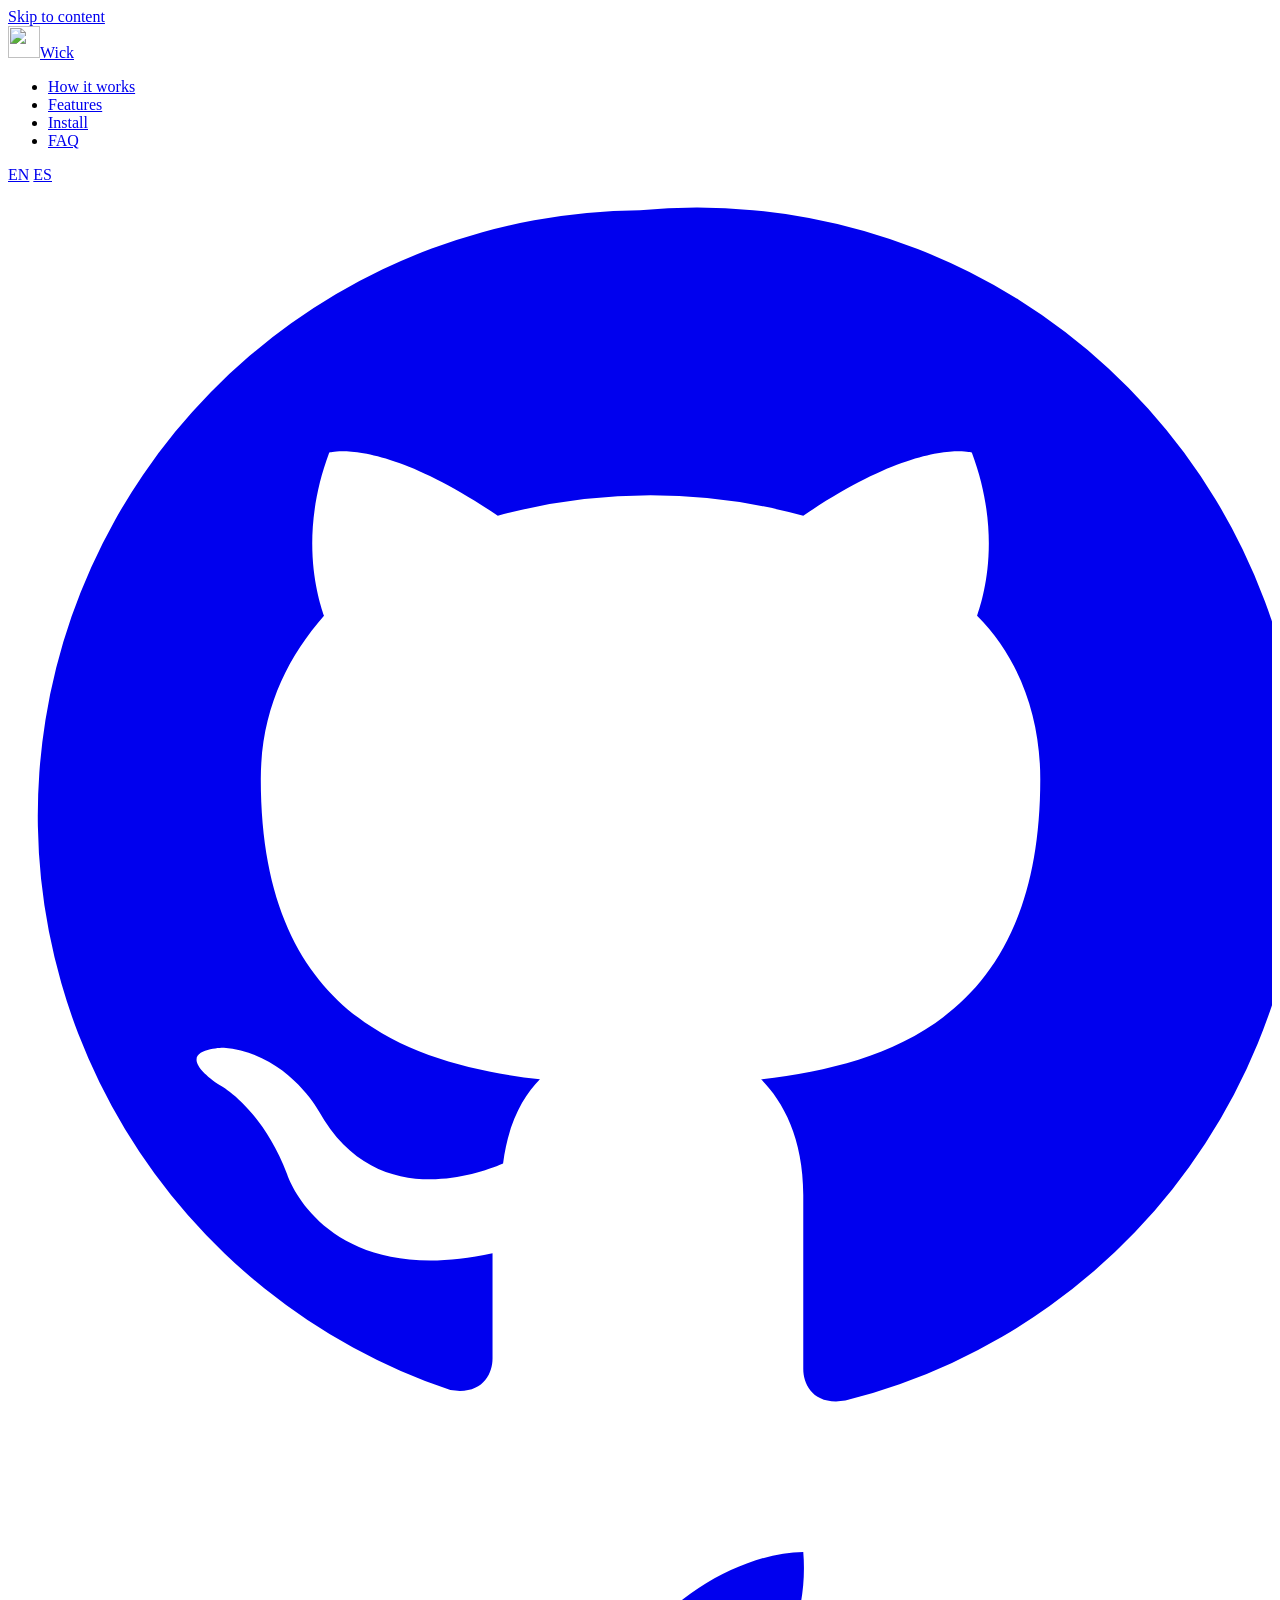
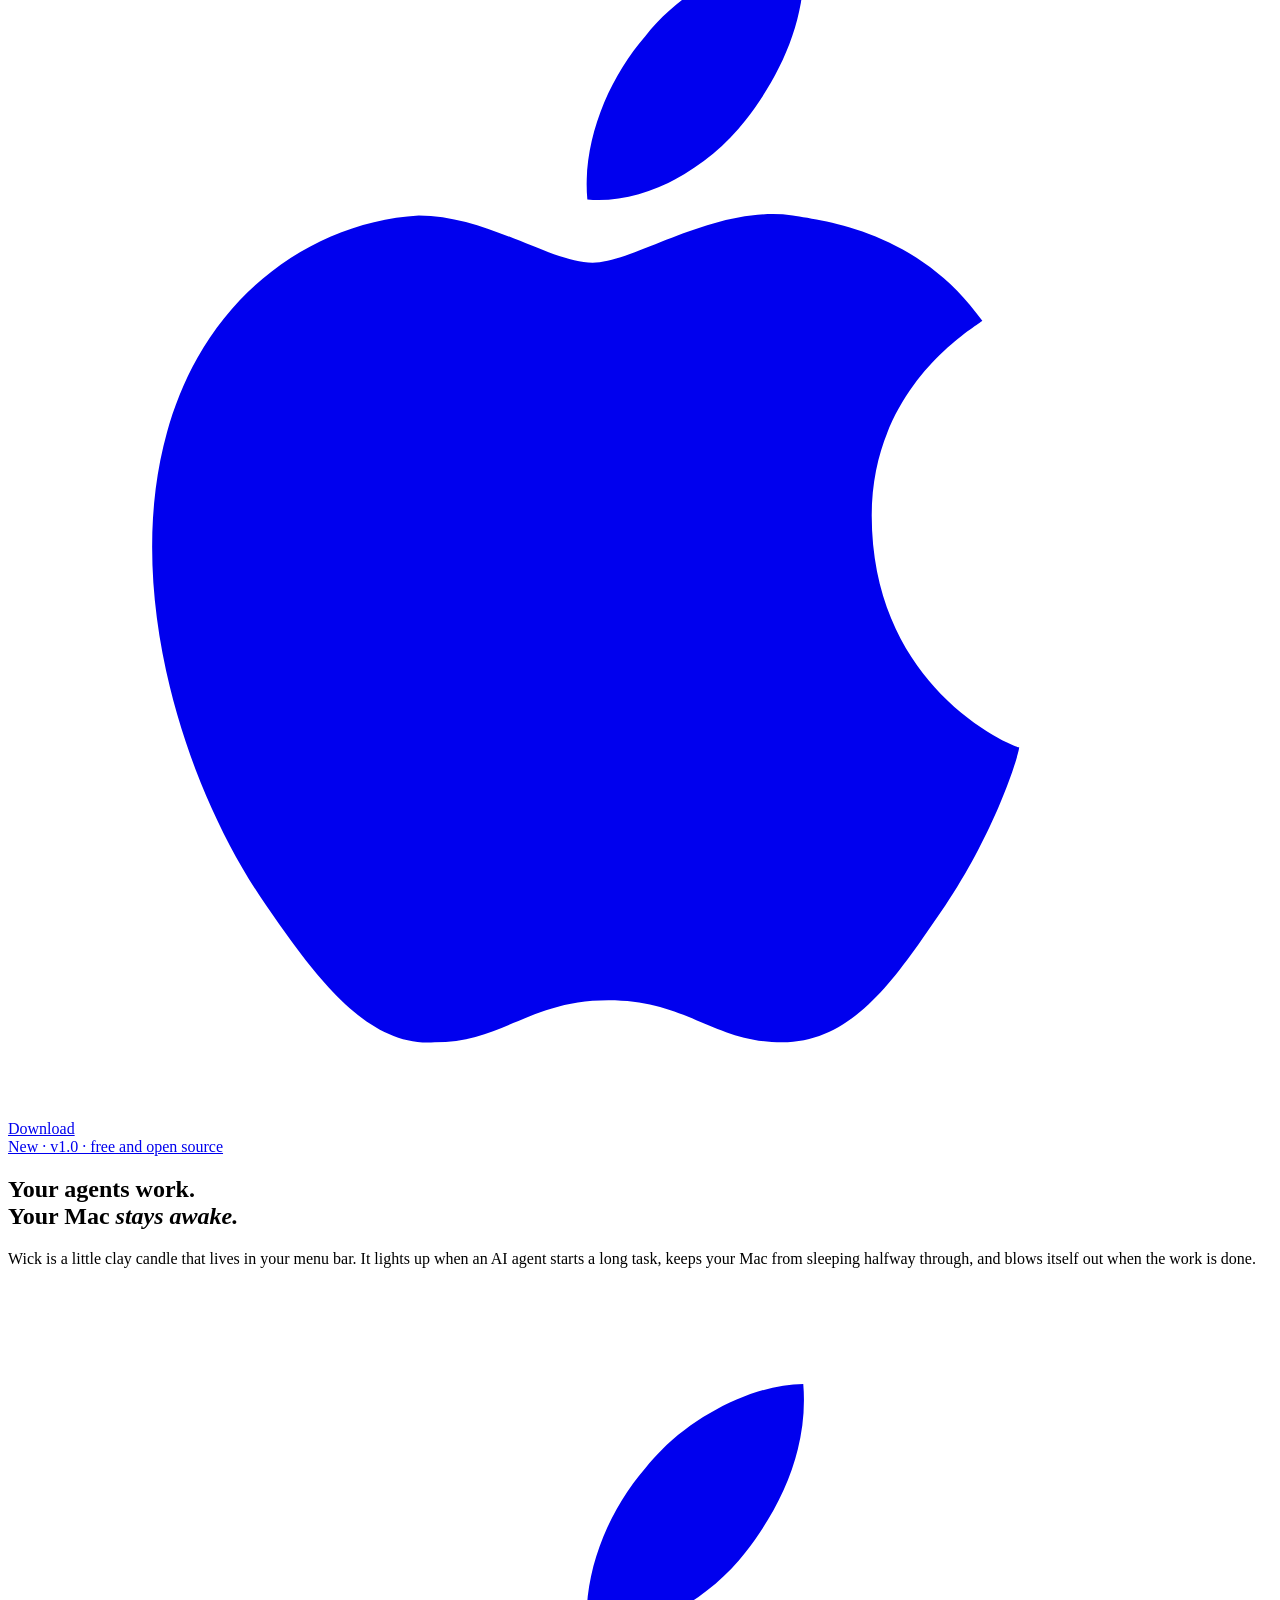
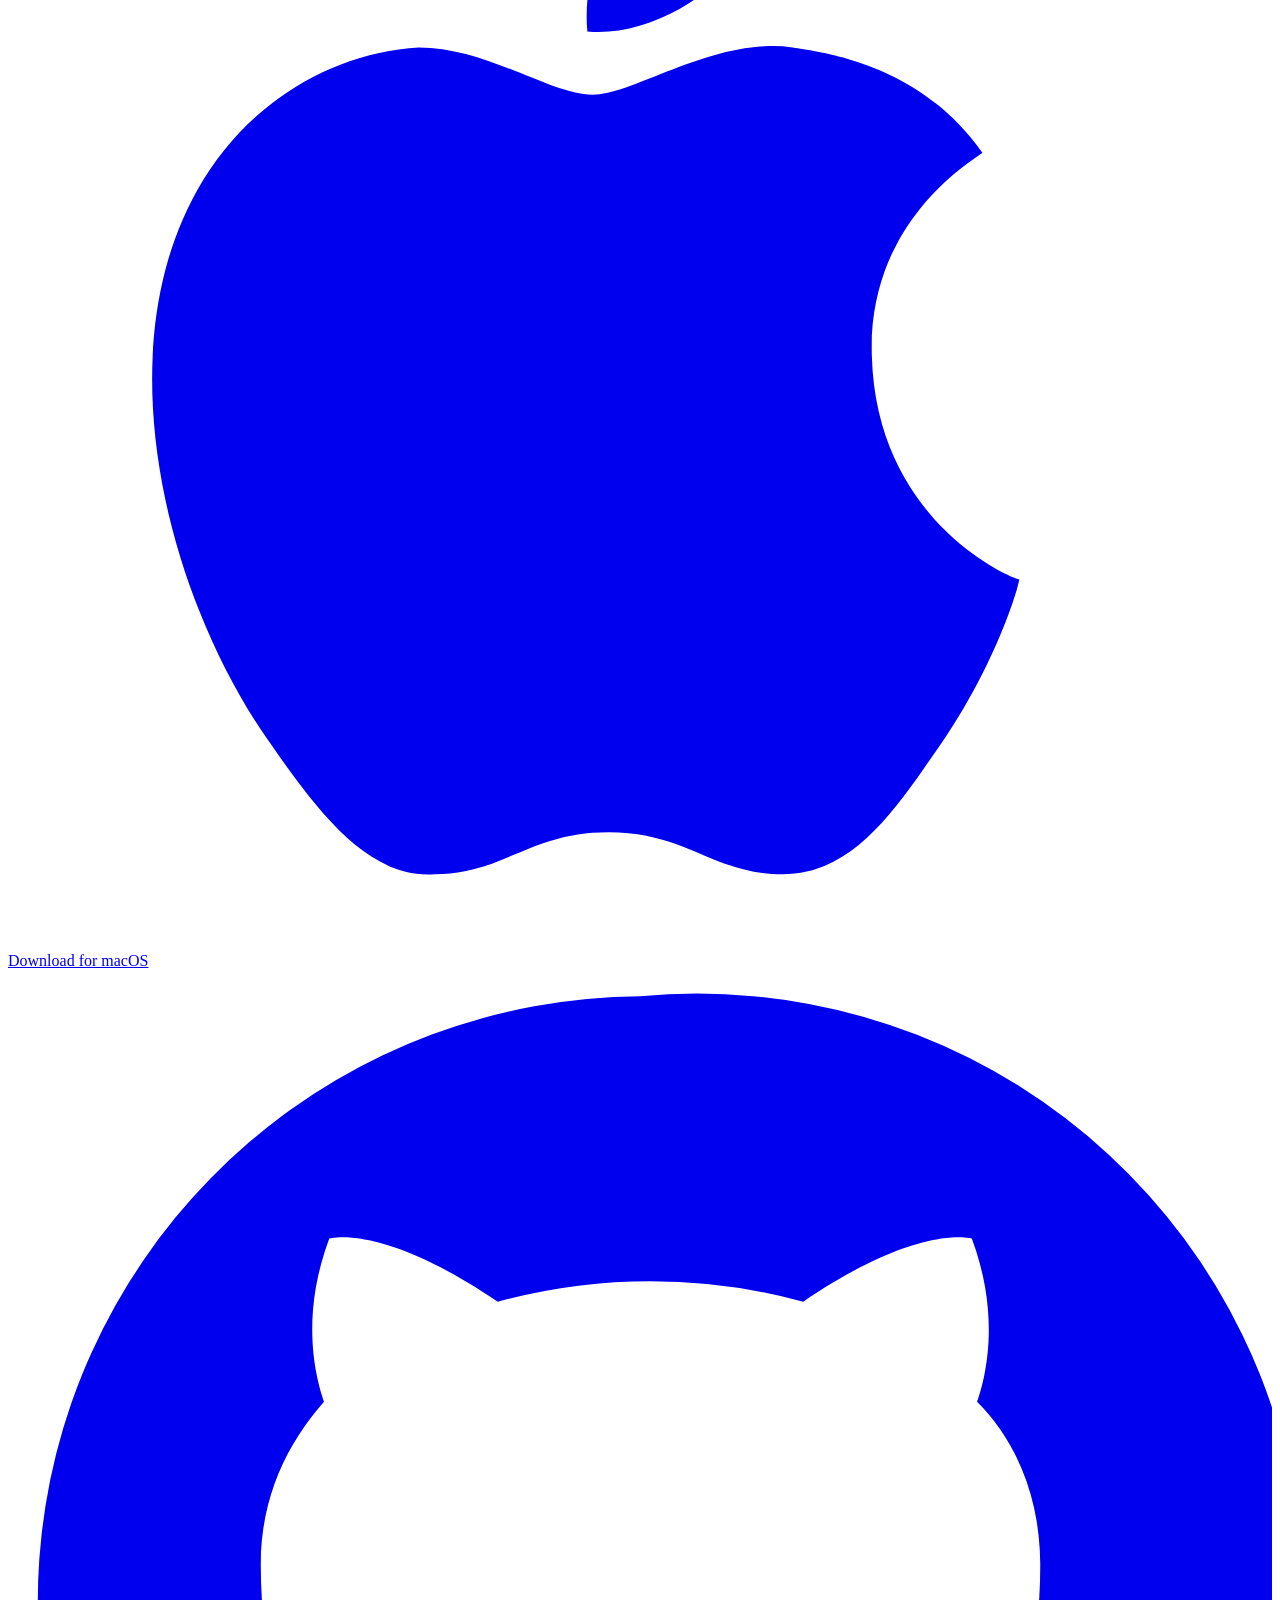
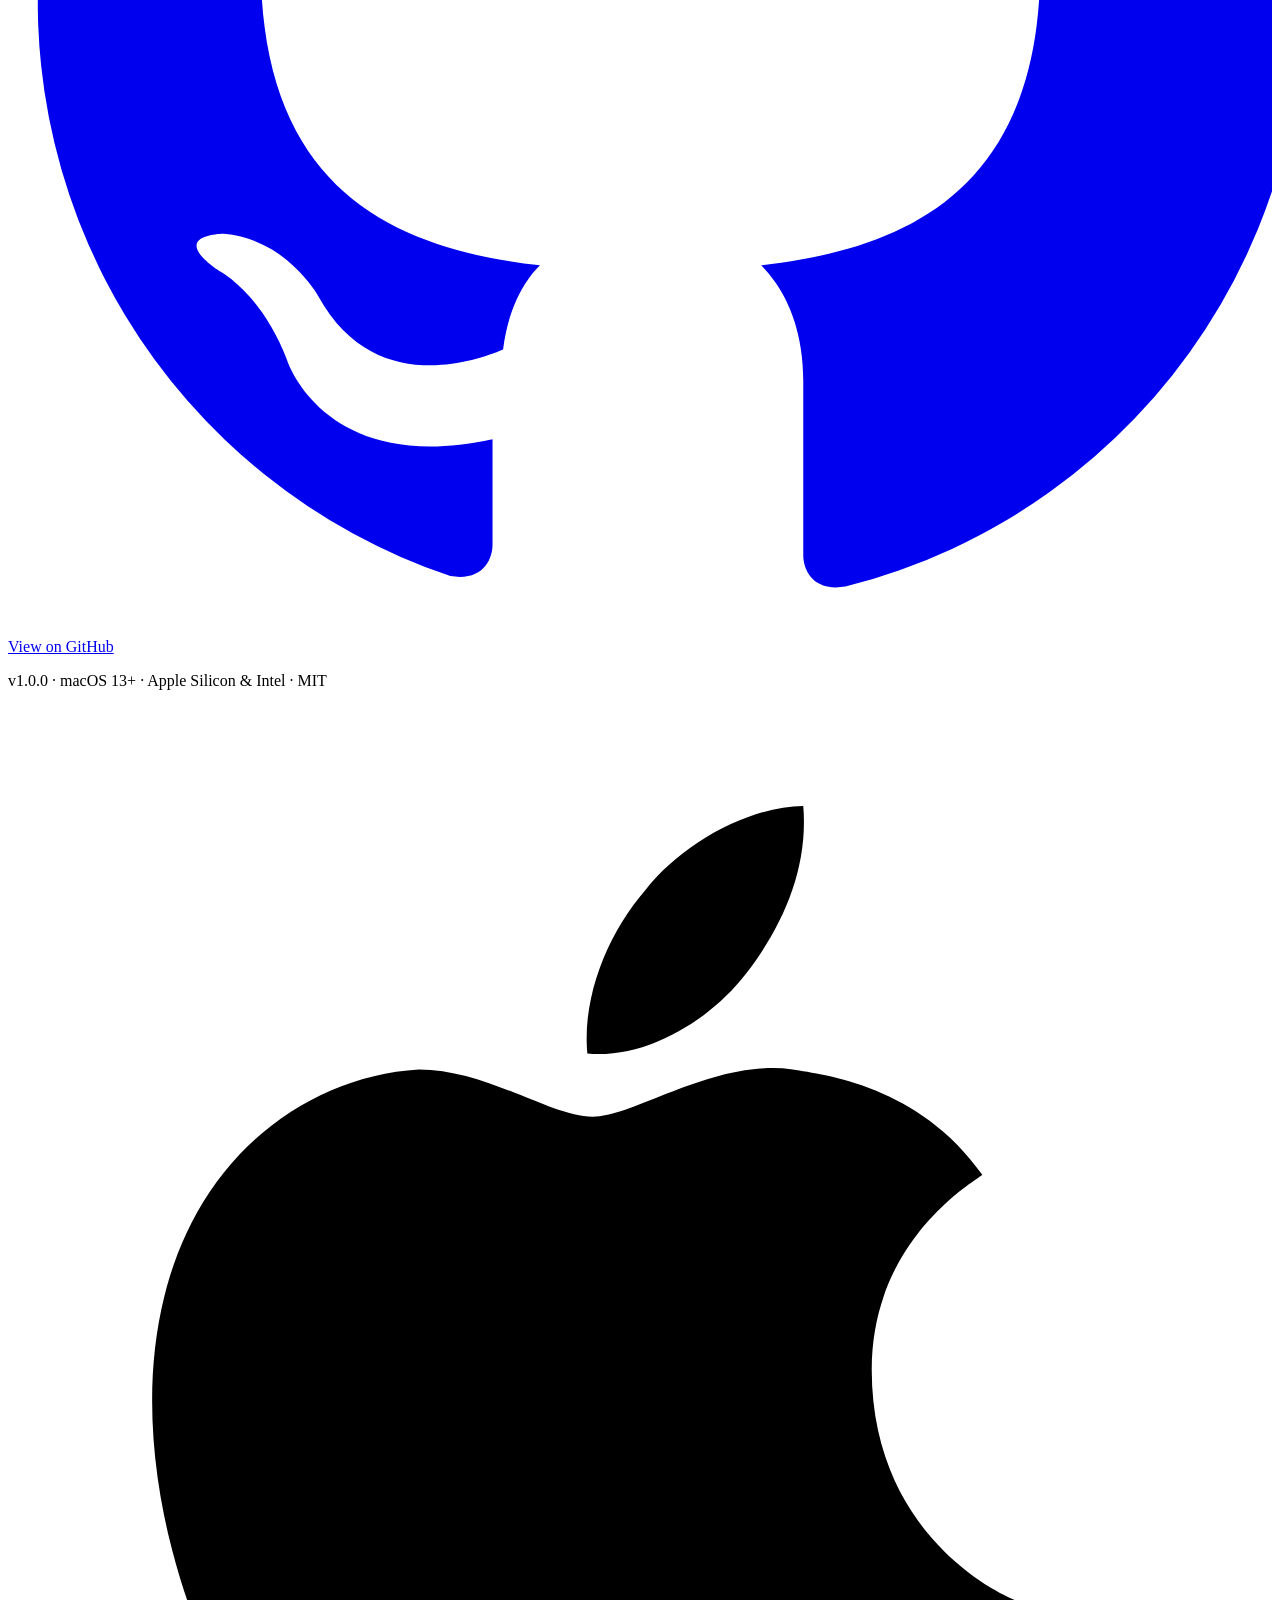
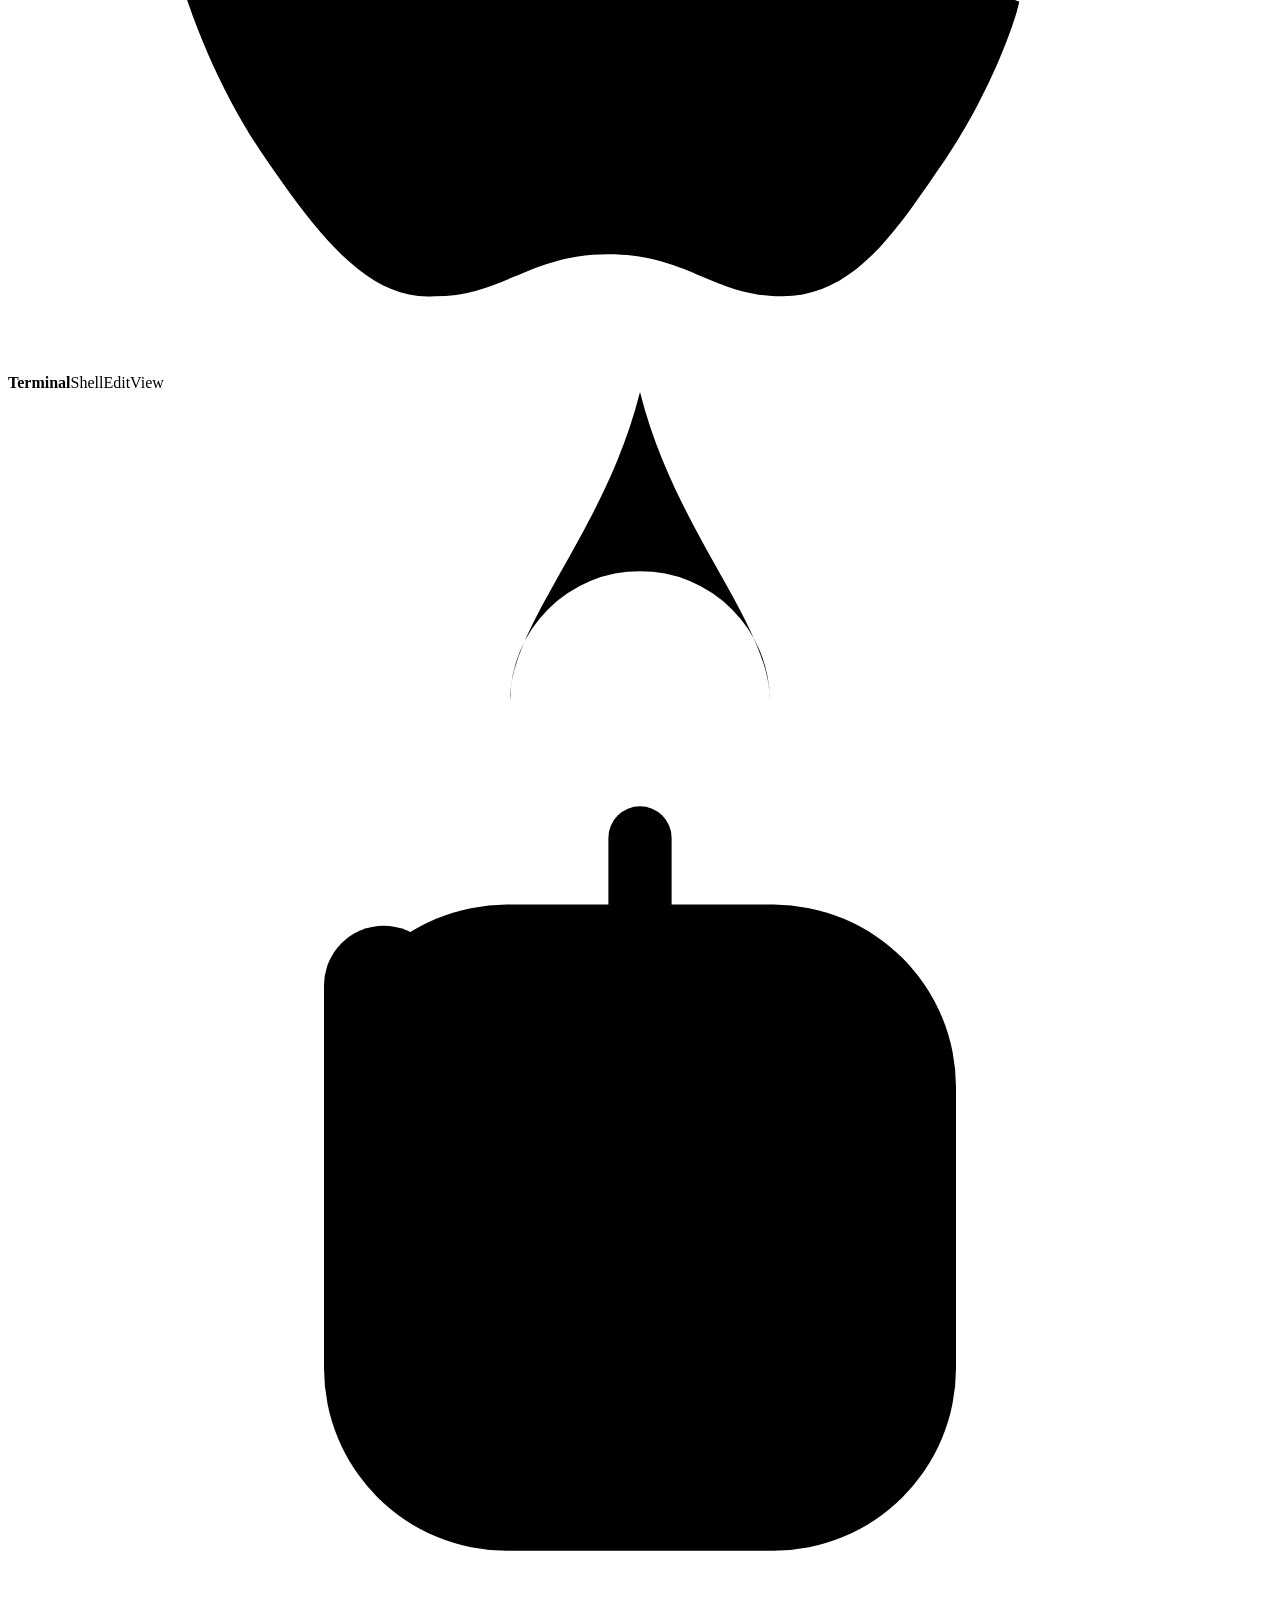
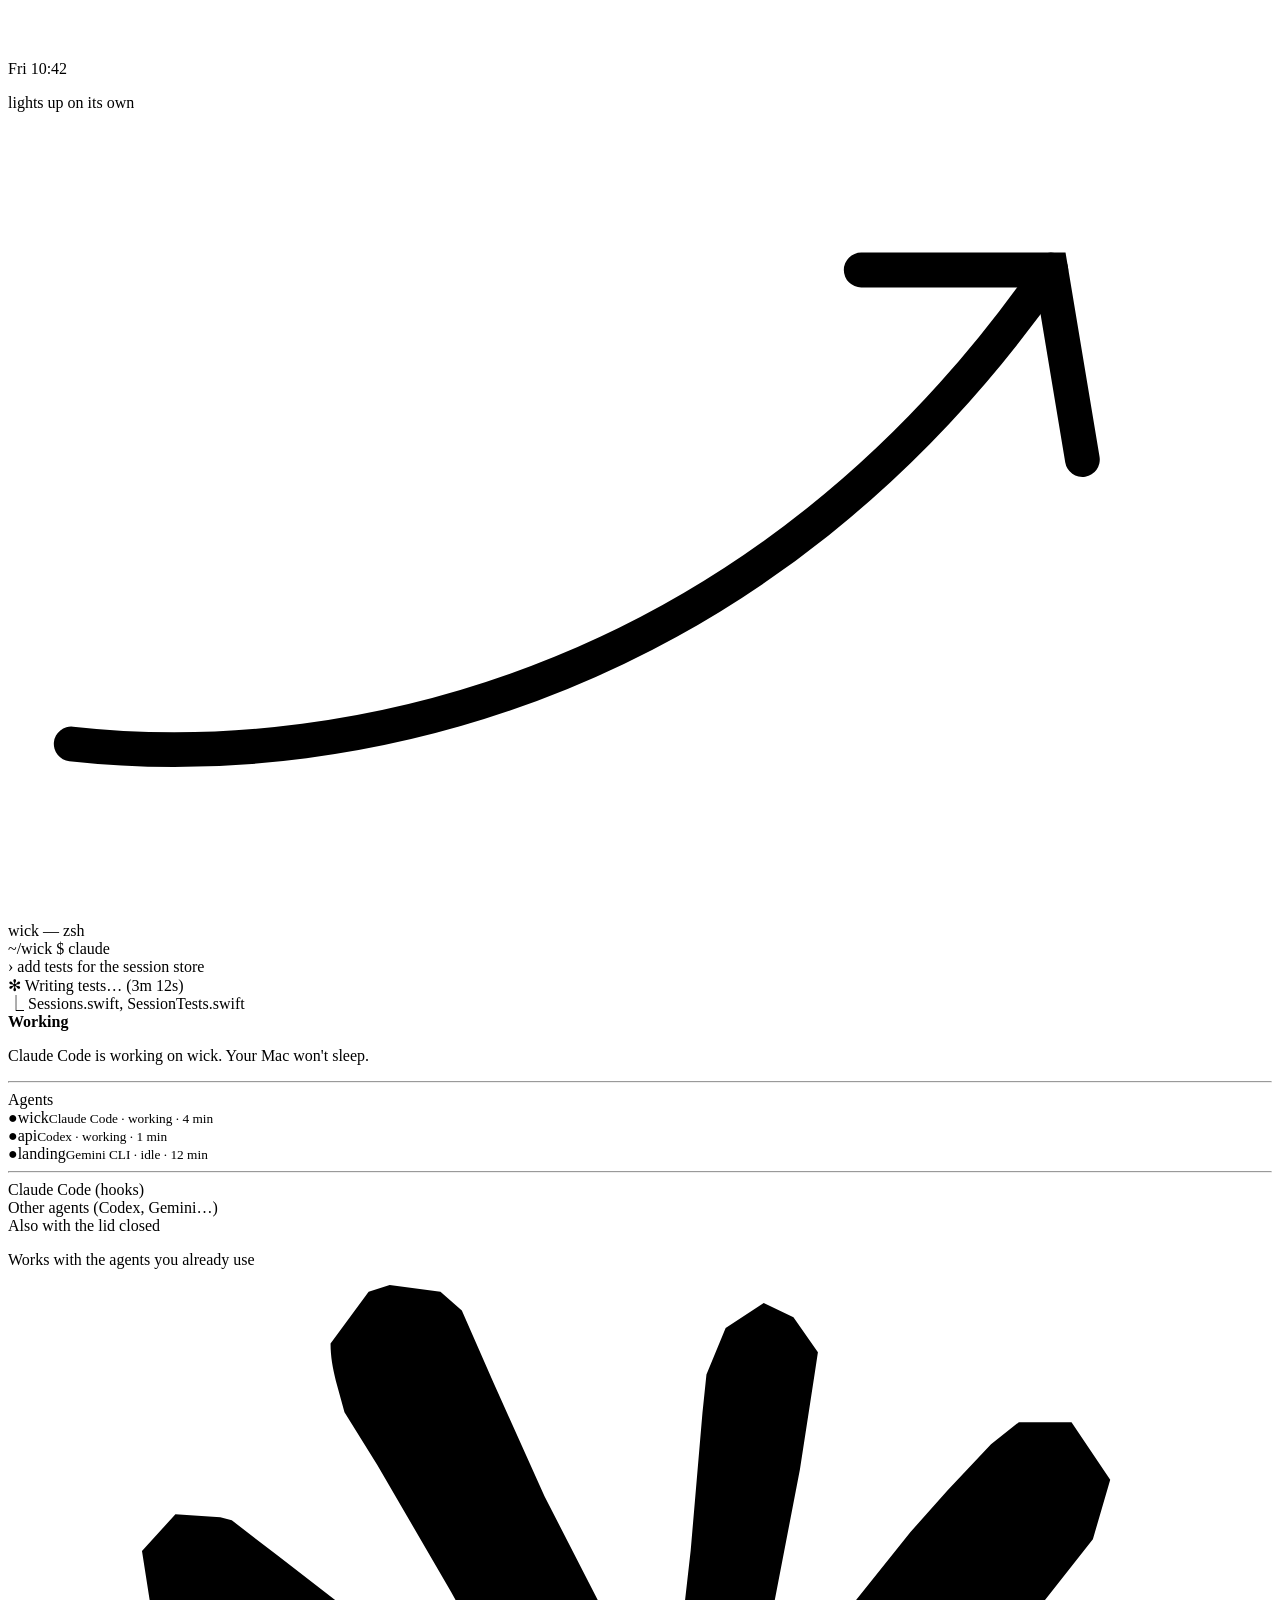
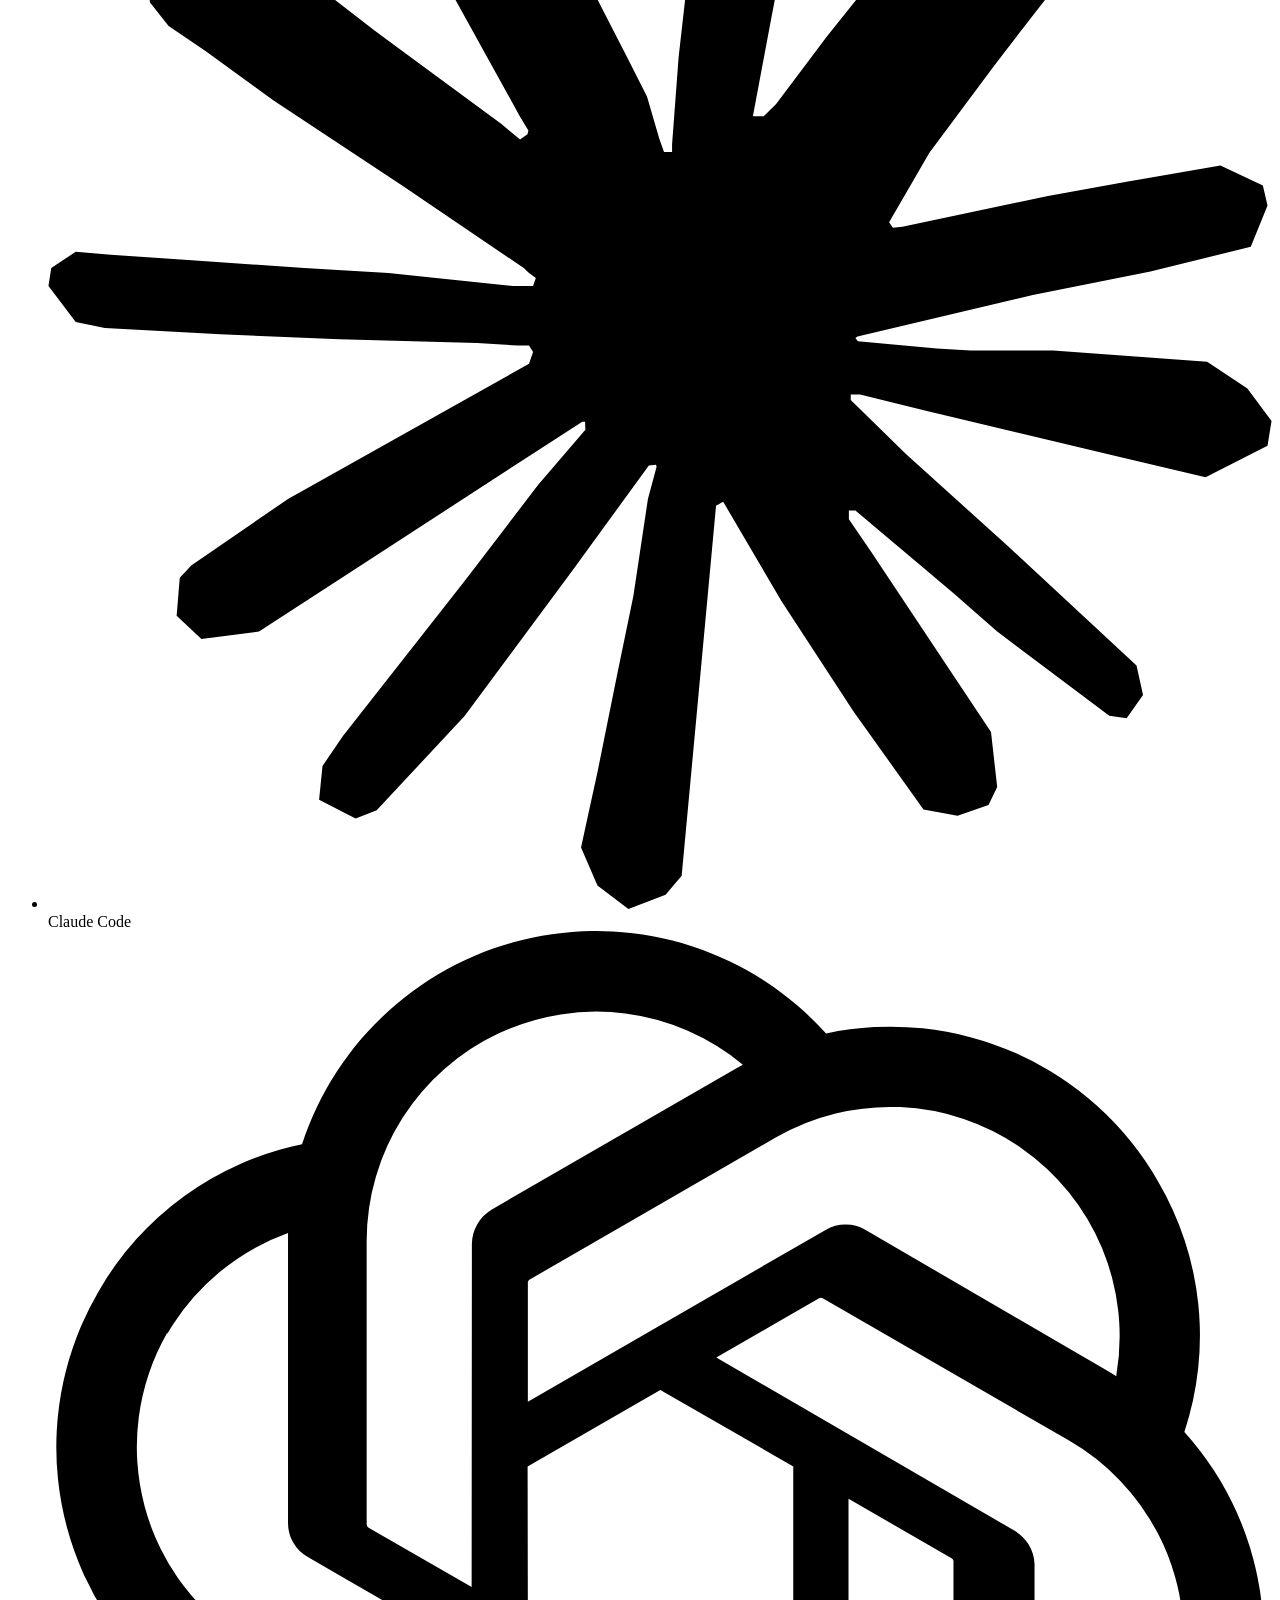
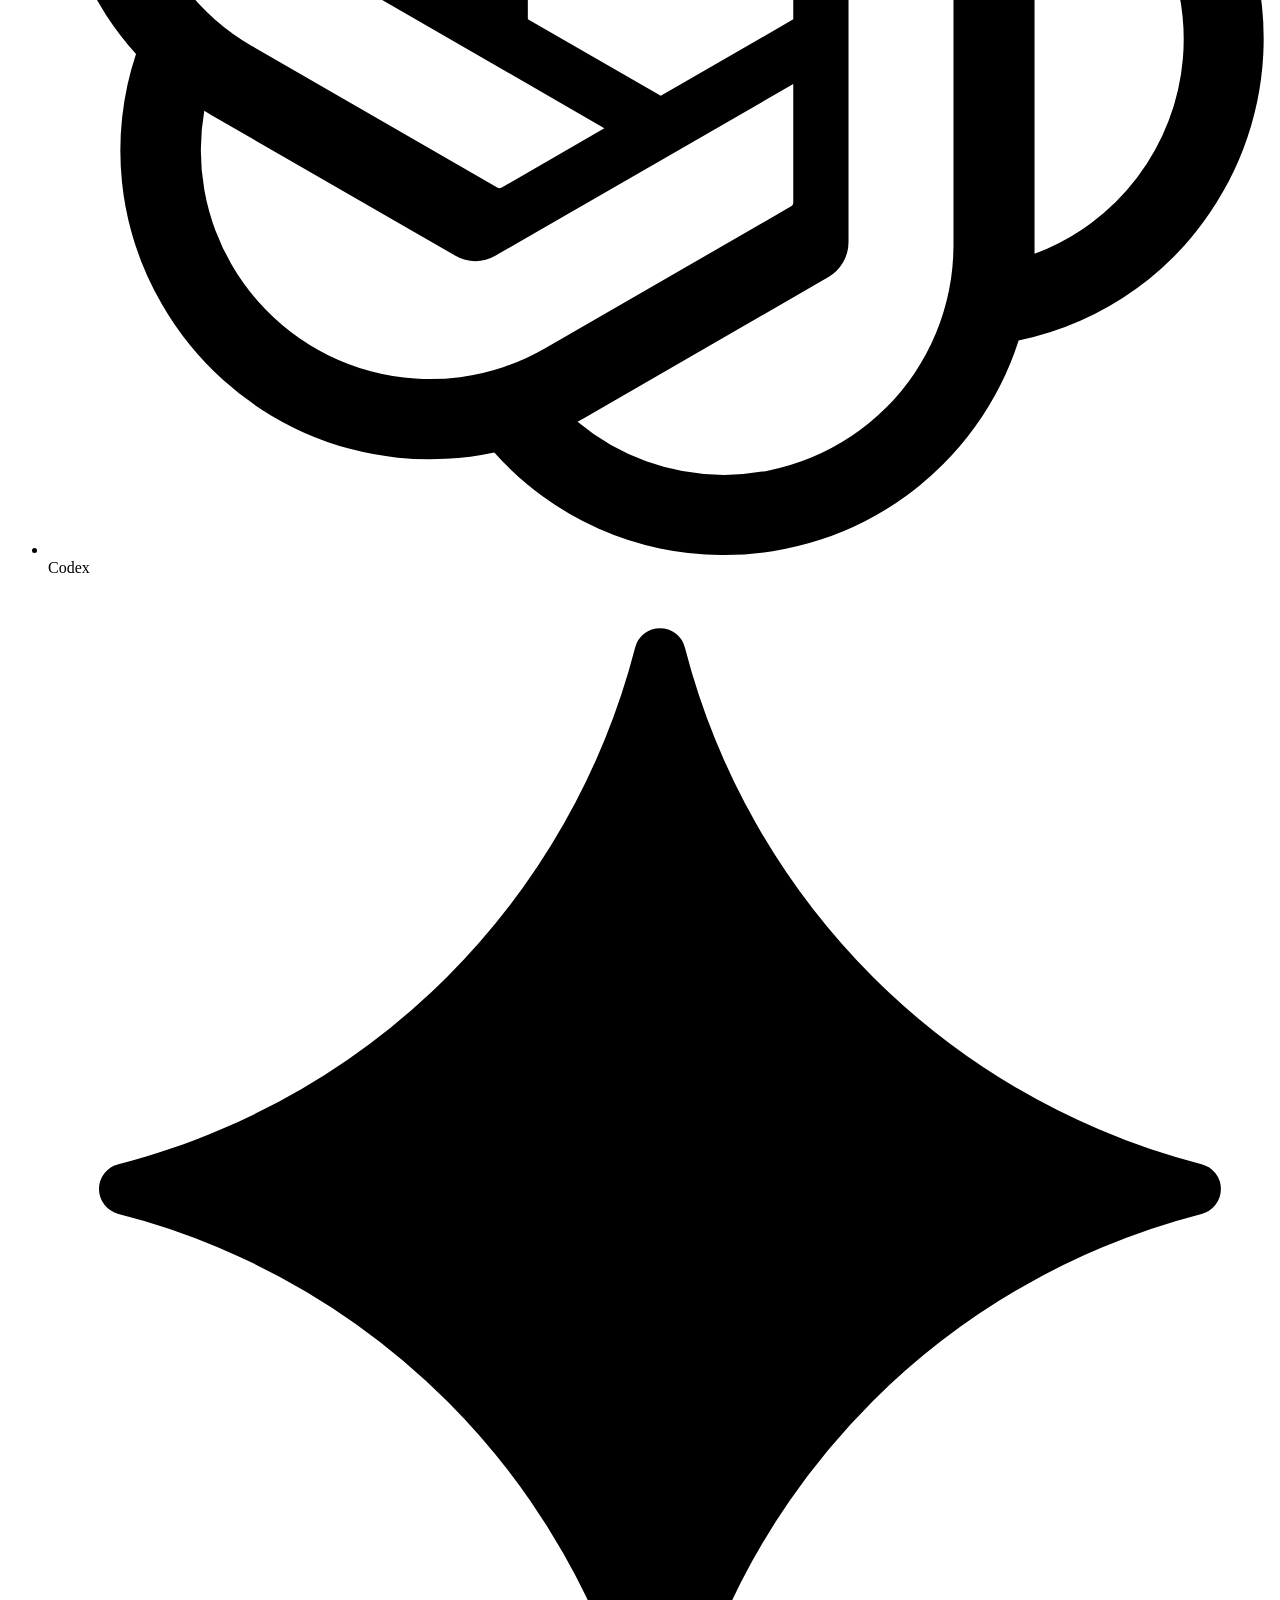
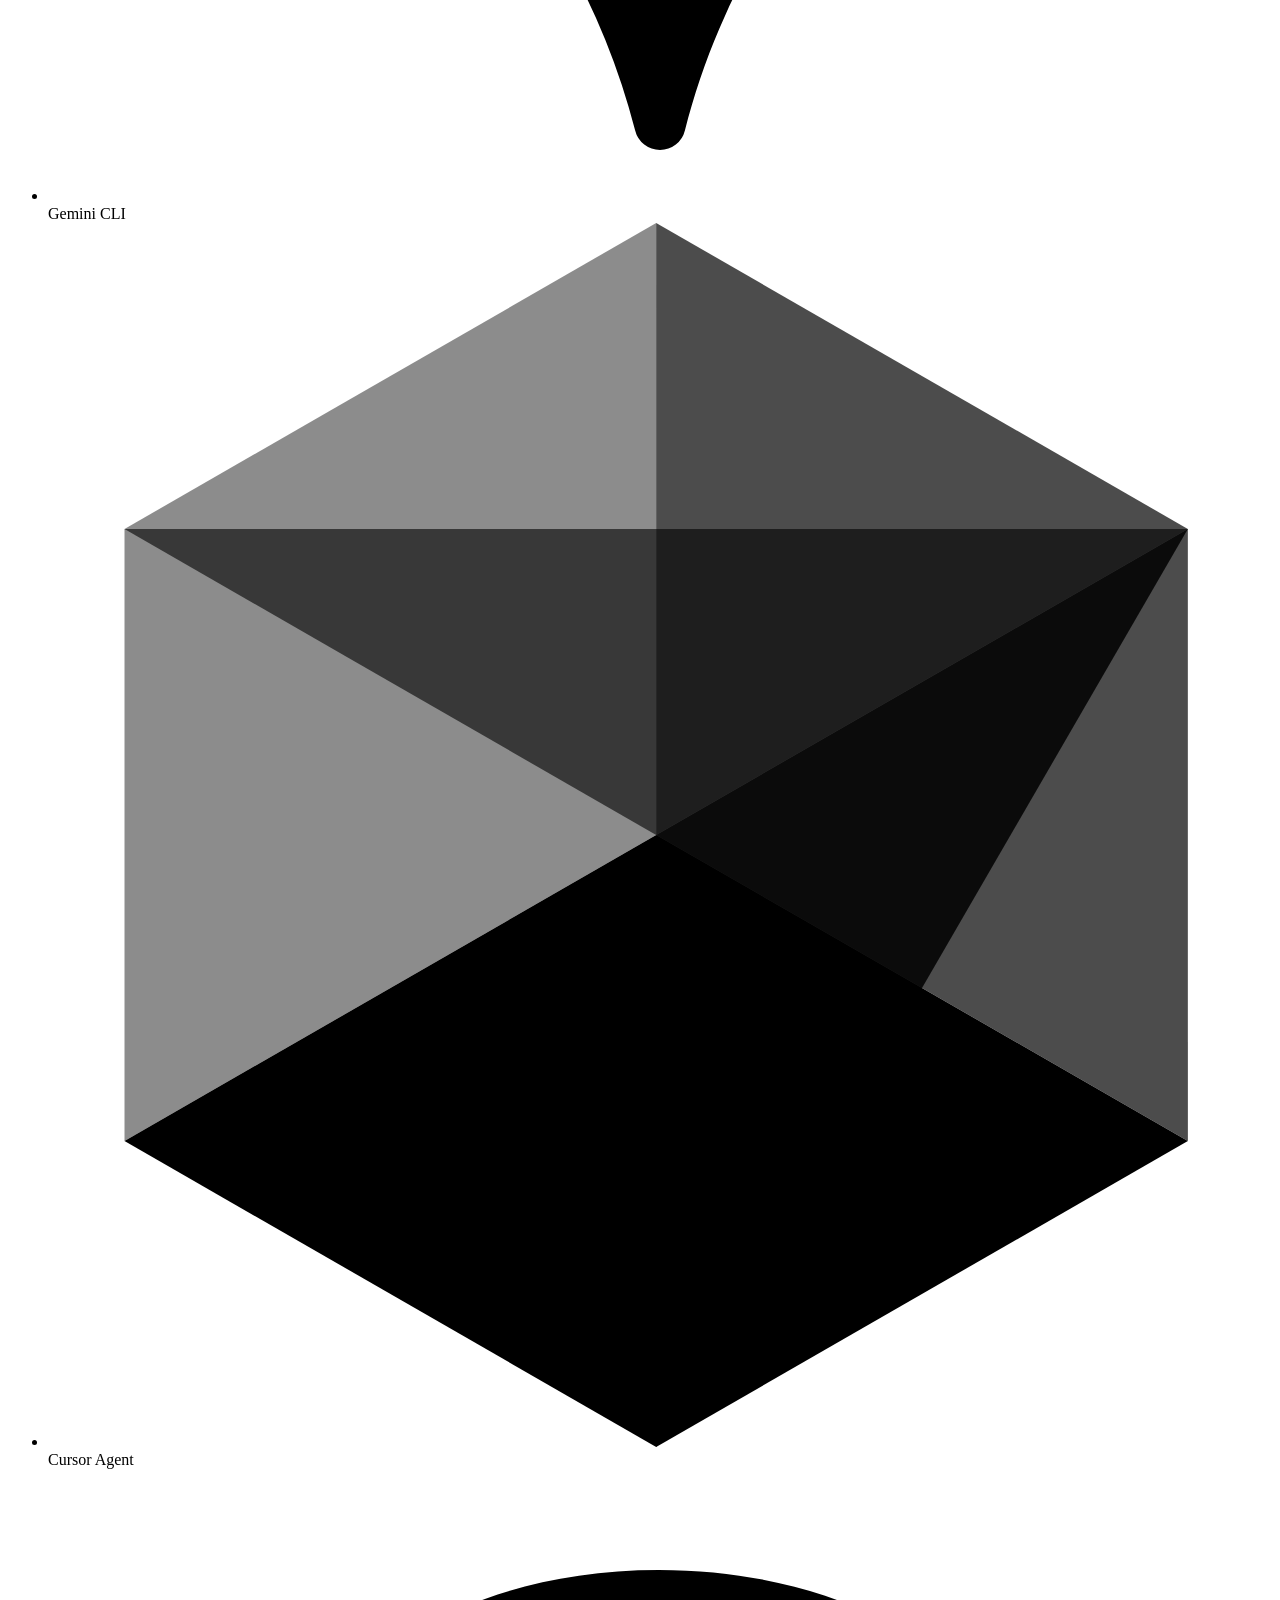
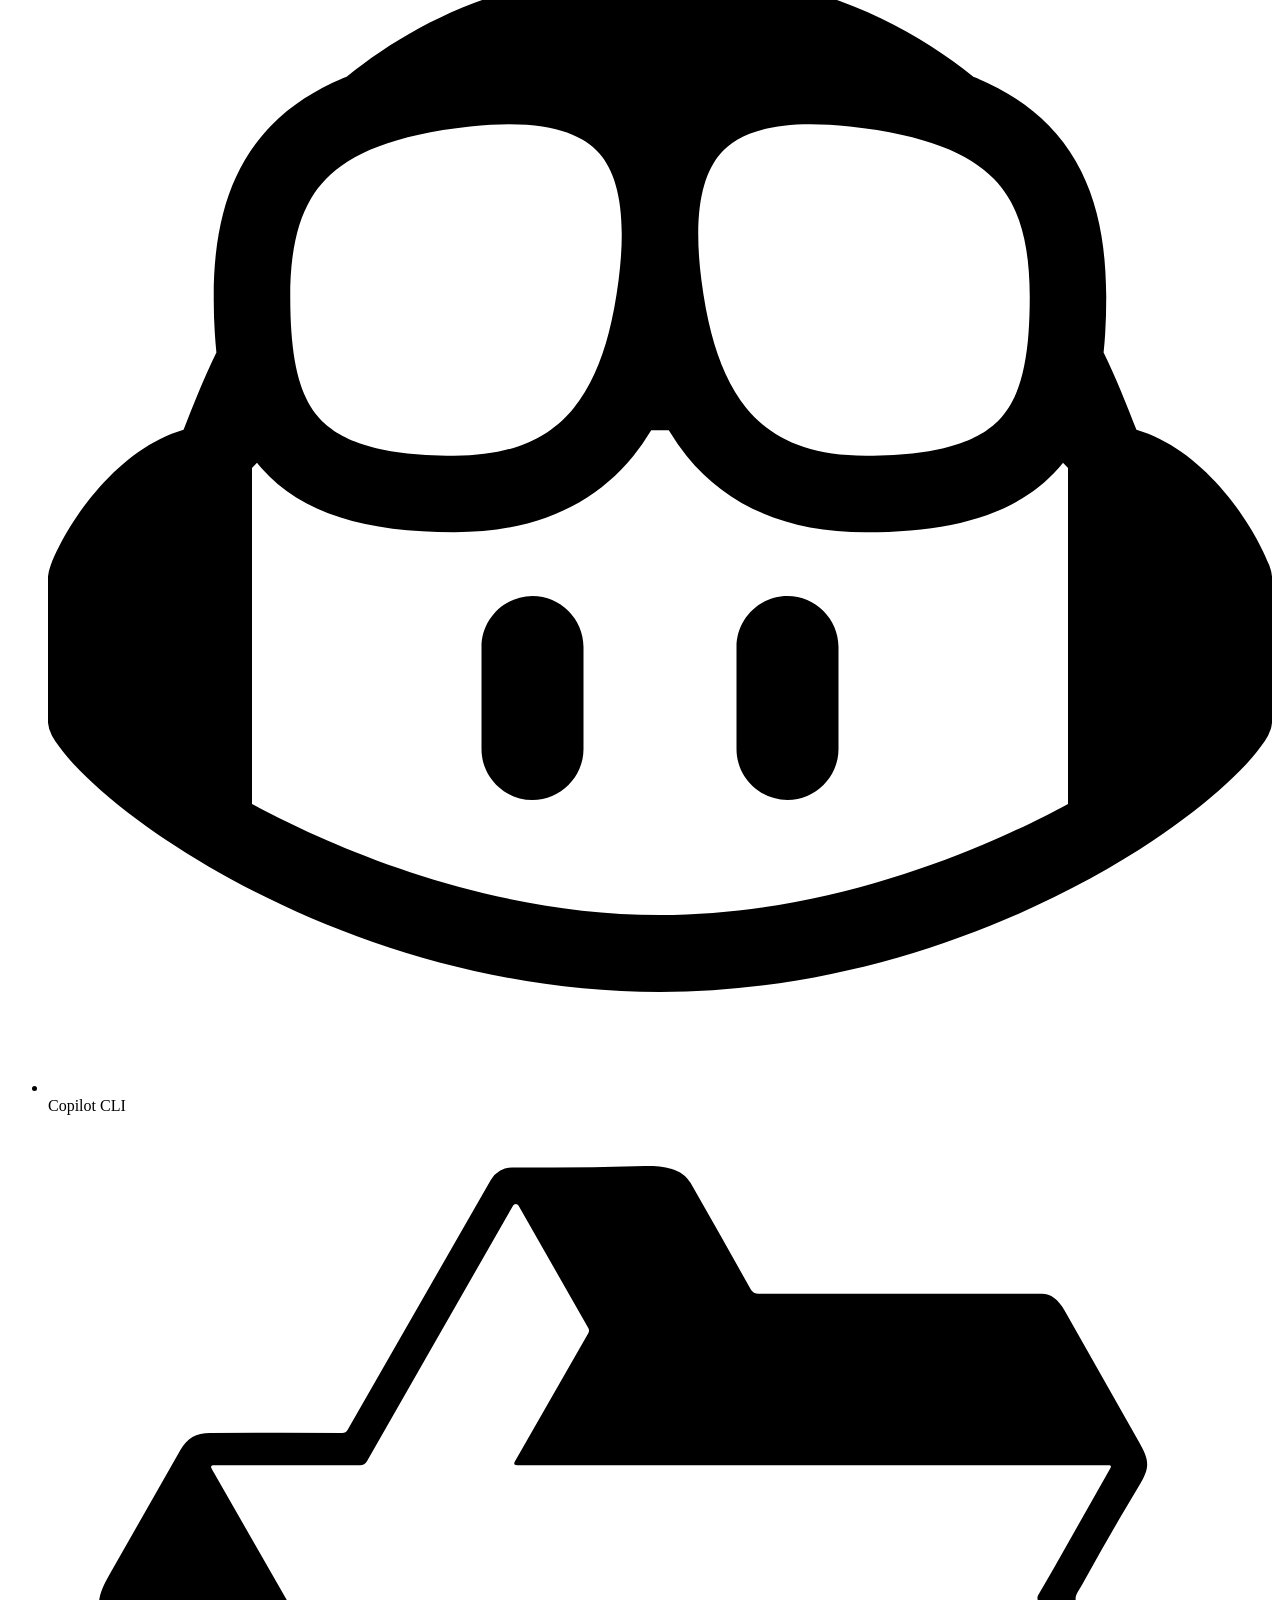
==== commit d61d651e: "Web: lighter background, dotted desk scene, agent logos Co-Authored-By: Claude Opus 5.5 <noreply@ant" ====
--- a/site/index.html
+++ b/site/index.html
@@ -9,7 +9,7 @@
 <link rel="alternate" hreflang="en" href="https://wick.cometalabs.io/">
 <link rel="alternate" hreflang="es" href="https://wick.cometalabs.io/es/">
 <link rel="alternate" hreflang="x-default" href="https://wick.cometalabs.io/">
-<meta name="theme-color" content="#efe7da">
+<meta name="theme-color" content="#f7f3ec">
 <link rel="icon" type="image/png" href="/favicon.png">
 <link rel="apple-touch-icon" href="/apple-touch-icon.png">
 <link rel="preload" href="/assets/fonts/Roobert-SemiBold.woff2" as="font" type="font/woff2" crossorigin>
@@ -17,7 +17,7 @@
 <link rel="preconnect" href="https://fonts.googleapis.com">
 <link rel="preconnect" href="https://fonts.gstatic.com" crossorigin>
 <link rel="stylesheet" href="https://fonts.googleapis.com/css2?family=Caveat:wght@500;600&amp;family=JetBrains+Mono:wght@400;500&amp;display=swap">
-<link rel="stylesheet" href="/assets/site.css?v=8">
+<link rel="stylesheet" href="/assets/site.css?v=9">
 <meta property="og:type" content="website">
 <meta property="og:site_name" content="Wick by Cometa Labs">
 <meta property="og:title" content="Wick · Keep your Mac awake while AI agents work">
@@ -235,7 +235,7 @@
 
   <section class="marquee-wrap" aria-label="Works with the agents you already use">
     <p class="mono center">Works with the agents you already use</p>
-    <div class="marquee"><ul><li>Claude Code</li><li>Codex</li><li>Gemini CLI</li><li>Cursor Agent</li><li>OpenCode</li><li>Aider</li><li>Amp</li><li>Goose</li><li>Qwen Code</li><li>Copilot CLI</li><li>Crush</li><li>Factory Droid</li></ul><ul aria-hidden="true"><li>Claude Code</li><li>Codex</li><li>Gemini CLI</li><li>Cursor Agent</li><li>OpenCode</li><li>Aider</li><li>Amp</li><li>Goose</li><li>Qwen Code</li><li>Copilot CLI</li><li>Crush</li><li>Factory Droid</li></ul></div>
+    <div class="marquee"><ul><li><svg viewBox="0 0 24 24" fill="currentColor" aria-hidden="true"><path d="m4.7144 15.9555 4.7174-2.6471.079-.2307-.079-.1275h-.2307l-.7893-.0486-2.6956-.0729-2.3375-.0971-2.2646-.1214-.5707-.1215-.5343-.7042.0546-.3522.4797-.3218.686.0608 1.5179.1032 2.2767.1578 1.6514.0972 2.4468.255h.3886l.0546-.1579-.1336-.0971-.1032-.0972L6.973 9.8356l-2.55-1.6879-1.3356-.9714-.7225-.4918-.3643-.4614-.1578-1.0078.6557-.7225.8803.0607.2246.0607.8925.686 1.9064 1.4754 2.4893 1.8336.3643.3035.1457-.1032.0182-.0728-.164-.2733-1.3539-2.4467-1.445-2.4893-.6435-1.032-.17-.6194c-.0607-.255-.1032-.4674-.1032-.7285L6.287.1335 6.6997 0l.9957.1336.419.3642.6192 1.4147 1.0018 2.2282 1.5543 3.0296.4553.8985.2429.8318.091.255h.1579v-.1457l.1275-1.706.2368-2.0947.2307-2.6957.0789-.7589.3764-.9107.7468-.4918.5828.2793.4797.686-.0668.4433-.2853 1.8517-.5586 2.9021-.3643 1.9429h.2125l.2429-.2429.9835-1.3053 1.6514-2.0643.7286-.8196.85-.9046.5464-.4311h1.0321l.759 1.1293-.34 1.1657-1.0625 1.3478-.8804 1.1414-1.2628 1.7-.7893 1.36.0729.1093.1882-.0183 2.8535-.607 1.5421-.2794 1.8396-.3157.8318.3886.091.3946-.3278.8075-1.967.4857-2.3072.4614-3.4364.8136-.0425.0304.0486.0607 1.5482.1457.6618.0364h1.621l3.0175.2247.7892.522.4736.6376-.079.4857-1.2142.6193-1.6393-.3886-3.825-.9107-1.3113-.3279h-.1822v.1093l1.0929 1.0686 2.0035 1.8092 2.5075 2.3314.1275.5768-.3218.4554-.34-.0486-2.2039-1.6575-.85-.7468-1.9246-1.621h-.1275v.17l.4432.6496 2.3436 3.5214.1214 1.0807-.17.3521-.6071.2125-.6679-.1214-1.3721-1.9246L14.38 17.959l-1.1414-1.9428-.1397.079-.674 7.2552-.3156.3703-.7286.2793-.6071-.4614-.3218-.7468.3218-1.4753.3886-1.9246.3157-1.53.2853-1.9004.17-.6314-.0121-.0425-.1397.0182-1.4328 1.9672-2.1796 2.9446-1.7243 1.8456-.4128.164-.7164-.3704.0667-.6618.4008-.5889 2.386-3.0357 1.4389-1.882.929-1.0868-.0062-.1579h-.0546l-6.3385 4.1164-1.1293.1457-.4857-.4554.0608-.7467.2307-.2429 1.9064-1.3114Z"/></svg><span>Claude Code</span></li><li><svg viewBox="0 0 24 24" fill="currentColor" aria-hidden="true"><path d="M22.2819 9.8211a5.9847 5.9847 0 0 0-.5157-4.9108 6.0462 6.0462 0 0 0-6.5098-2.9A6.0651 6.0651 0 0 0 4.9807 4.1818a5.9847 5.9847 0 0 0-3.9977 2.9 6.0462 6.0462 0 0 0 .7427 7.0966 5.98 5.98 0 0 0 .511 4.9107 6.051 6.051 0 0 0 6.5146 2.9001A5.9847 5.9847 0 0 0 13.2599 24a6.0557 6.0557 0 0 0 5.7718-4.2058 5.9894 5.9894 0 0 0 3.9977-2.9001 6.0557 6.0557 0 0 0-.7475-7.0729zm-9.022 12.6081a4.4755 4.4755 0 0 1-2.8764-1.0408l.1419-.0804 4.7783-2.7582a.7948.7948 0 0 0 .3927-.6813v-6.7369l2.02 1.1686a.071.071 0 0 1 .038.052v5.5826a4.504 4.504 0 0 1-4.4945 4.4944zm-9.6607-4.1254a4.4708 4.4708 0 0 1-.5346-3.0137l.142.0852 4.783 2.7582a.7712.7712 0 0 0 .7806 0l5.8428-3.3685v2.3324a.0804.0804 0 0 1-.0332.0615L9.74 19.9502a4.4992 4.4992 0 0 1-6.1408-1.6464zM2.3408 7.8956a4.485 4.485 0 0 1 2.3655-1.9728V11.6a.7664.7664 0 0 0 .3879.6765l5.8144 3.3543-2.0201 1.1685a.0757.0757 0 0 1-.071 0l-4.8303-2.7865A4.504 4.504 0 0 1 2.3408 7.872zm16.5963 3.8558L13.1038 8.364 15.1192 7.2a.0757.0757 0 0 1 .071 0l4.8303 2.7913a4.4944 4.4944 0 0 1-.6765 8.1042v-5.6772a.79.79 0 0 0-.407-.667zm2.0107-3.0231l-.142-.0852-4.7735-2.7818a.7759.7759 0 0 0-.7854 0L9.409 9.2297V6.8974a.0662.0662 0 0 1 .0284-.0615l4.8303-2.7866a4.4992 4.4992 0 0 1 6.6802 4.66zM8.3065 12.863l-2.02-1.1638a.0804.0804 0 0 1-.038-.0567V6.0742a4.4992 4.4992 0 0 1 7.3757-3.4537l-.142.0805L8.704 5.459a.7948.7948 0 0 0-.3927.6813zm1.0976-2.3654l2.602-1.4998 2.6069 1.4998v2.9994l-2.5974 1.4997-2.6067-1.4997Z"/></svg><span>Codex</span></li><li><svg viewBox="0 0 24 24" fill="currentColor" fill-rule="evenodd" aria-hidden="true"><path d="M20.616 10.835a14.147 14.147 0 01-4.45-3.001 14.111 14.111 0 01-3.678-6.452.503.503 0 00-.975 0 14.134 14.134 0 01-3.679 6.452 14.155 14.155 0 01-4.45 3.001c-.65.28-1.318.505-2.002.678a.502.502 0 000 .975c.684.172 1.35.397 2.002.677a14.147 14.147 0 014.45 3.001 14.112 14.112 0 013.679 6.453.502.502 0 00.975 0c.172-.685.397-1.351.677-2.003a14.145 14.145 0 013.001-4.45 14.113 14.113 0 016.453-3.678.503.503 0 000-.975 13.245 13.245 0 01-2.003-.678z"/></svg><span>Gemini CLI</span></li><li><svg viewBox="0 0 24 24" fill="currentColor" aria-hidden="true"><path fill-opacity="1" d="M11.925 24l10.425-6-10.425-6L1.5 18l10.425 6z"/><path fill-opacity=".7" d="M22.35 18V6L11.925 0v12l10.425 6z"/><path fill-opacity=".45" d="M11.925 0L1.5 6v12l10.425-6V0z"/><path fill-opacity=".85" d="M22.35 6L11.925 24V12L22.35 6z"/><path fill-opacity=".6" d="M22.35 6l-10.425 6L1.5 6h20.85z"/></svg><span>Cursor Agent</span></li><li><svg viewBox="0 0 24 24" fill="currentColor" aria-hidden="true"><path d="M23.922 16.997C23.061 18.492 18.063 22.02 12 22.02 5.937 22.02.939 18.492.078 16.997A.641.641 0 0 1 0 16.741v-2.869a.883.883 0 0 1 .053-.22c.372-.935 1.347-2.292 2.605-2.656.167-.429.414-1.055.644-1.517a10.098 10.098 0 0 1-.052-1.086c0-1.331.282-2.499 1.132-3.368.397-.406.89-.717 1.474-.952C7.255 2.937 9.248 1.98 11.978 1.98c2.731 0 4.767.957 6.166 2.093.584.235 1.077.546 1.474.952.85.869 1.132 2.037 1.132 3.368 0 .368-.014.733-.052 1.086.23.462.477 1.088.644 1.517 1.258.364 2.233 1.721 2.605 2.656a.841.841 0 0 1 .053.22v2.869a.641.641 0 0 1-.078.256Zm-11.75-5.992h-.344a4.359 4.359 0 0 1-.355.508c-.77.947-1.918 1.492-3.508 1.492-1.725 0-2.989-.359-3.782-1.259a2.137 2.137 0 0 1-.085-.104L4 11.746v6.585c1.435.779 4.514 2.179 8 2.179 3.486 0 6.565-1.4 8-2.179v-6.585l-.098-.104s-.033.045-.085.104c-.793.9-2.057 1.259-3.782 1.259-1.59 0-2.738-.545-3.508-1.492a4.359 4.359 0 0 1-.355-.508Zm2.328 3.25c.549 0 1 .451 1 1v2c0 .549-.451 1-1 1-.549 0-1-.451-1-1v-2c0-.549.451-1 1-1Zm-5 0c.549 0 1 .451 1 1v2c0 .549-.451 1-1 1-.549 0-1-.451-1-1v-2c0-.549.451-1 1-1Zm3.313-6.185c.136 1.057.403 1.913.878 2.497.442.544 1.134.938 2.344.938 1.573 0 2.292-.337 2.657-.751.384-.435.558-1.15.558-2.361 0-1.14-.243-1.847-.705-2.319-.477-.488-1.319-.862-2.824-1.025-1.487-.161-2.192.138-2.533.529-.269.307-.437.808-.438 1.578v.021c0 .265.021.562.063.893Zm-1.626 0c.042-.331.063-.628.063-.894v-.02c-.001-.77-.169-1.271-.438-1.578-.341-.391-1.046-.69-2.533-.529-1.505.163-2.347.537-2.824 1.025-.462.472-.705 1.179-.705 2.319 0 1.211.175 1.926.558 2.361.365.414 1.084.751 2.657.751 1.21 0 1.902-.394 2.344-.938.475-.584.742-1.44.878-2.497Z"/></svg><span>Copilot CLI</span></li><li><svg viewBox="0 0 24 24" fill="currentColor" fill-rule="evenodd" aria-hidden="true"><path d="M12.604 1.34c.393.69.784 1.382 1.174 2.075a.18.18 0 00.157.091h5.552c.174 0 .322.11.446.327l1.454 2.57c.19.337.24.478.024.837-.26.43-.513.864-.76 1.3l-.367.658c-.106.196-.223.28-.04.512l2.652 4.637c.172.301.111.494-.043.77-.437.785-.882 1.564-1.335 2.34-.159.272-.352.375-.68.37-.777-.016-1.552-.01-2.327.016a.099.099 0 00-.081.05 575.097 575.097 0 01-2.705 4.74c-.169.293-.38.363-.725.364-.997.003-2.002.004-3.017.002a.537.537 0 01-.465-.271l-1.335-2.323a.09.09 0 00-.083-.049H4.982c-.285.03-.553-.001-.805-.092l-1.603-2.77a.543.543 0 01-.002-.54l1.207-2.12a.198.198 0 000-.197 550.951 550.951 0 01-1.875-3.272l-.79-1.395c-.16-.31-.173-.496.095-.965.465-.813.927-1.625 1.387-2.436.132-.234.304-.334.584-.335a338.3 338.3 0 012.589-.001.124.124 0 00.107-.063l2.806-4.895a.488.488 0 01.422-.246c.524-.001 1.053 0 1.583-.006L11.704 1c.341-.003.724.032.9.34zm-3.432.403a.06.06 0 00-.052.03L6.254 6.788a.157.157 0 01-.135.078H3.253c-.056 0-.07.025-.041.074l5.81 10.156c.025.042.013.062-.034.063l-2.795.015a.218.218 0 00-.2.116l-1.32 2.31c-.044.078-.021.118.068.118l5.716.008c.046 0 .08.02.104.061l1.403 2.454c.046.081.092.082.139 0l5.006-8.76.783-1.382a.055.055 0 01.096 0l1.424 2.53a.122.122 0 00.107.062l2.763-.02a.04.04 0 00.035-.02.041.041 0 000-.04l-2.9-5.086a.108.108 0 010-.113l.293-.507 1.12-1.977c.024-.041.012-.062-.035-.062H9.2c-.059 0-.073-.026-.043-.077l1.434-2.505a.107.107 0 000-.114L9.225 1.774a.06.06 0 00-.053-.031zm6.29 8.02c.046 0 .058.02.034.06l-.832 1.465-2.613 4.585a.056.056 0 01-.05.029.058.058 0 01-.05-.029L8.498 9.841c-.02-.034-.01-.052.028-.054l.216-.012 6.722-.012z"/></svg><span>Qwen Code</span></li><li><svg viewBox="0 0 24 24" fill="currentColor" fill-rule="evenodd" aria-hidden="true"><path d="M21.595 23.61c1.167-.254 2.405-.944 2.405-.944l-2.167-1.784a12.124 12.124 0 01-2.695-3.131 12.127 12.127 0 00-3.97-4.049l-.794-.462a1.115 1.115 0 01-.488-.815.844.844 0 01.154-.575c.413-.582 2.548-3.115 2.94-3.44.503-.416 1.065-.762 1.586-1.159.074-.056.148-.112.221-.17.003-.002.007-.004.009-.007.167-.131.325-.272.45-.438.453-.524.563-.988.59-1.193-.061-.197-.244-.639-.753-1.148.319.02.705.272 1.056.569.235-.376.481-.773.727-1.171.165-.266-.08-.465-.086-.471h-.001V3.22c-.007-.007-.206-.25-.471-.086-.567.35-1.134.702-1.639 1.021 0 0-.597-.012-1.305.599a2.464 2.464 0 00-.438.45l-.007.009c-.058.072-.114.147-.17.221-.397.521-.743 1.083-1.16 1.587-.323.391-2.857 2.526-3.44 2.94a.842.842 0 01-.574.153 1.115 1.115 0 01-.815-.488l-.462-.794a12.123 12.123 0 00-4.049-3.97 12.133 12.133 0 01-3.13-2.695L1.332 0S.643 1.238.39 2.405c.352.428 1.27 1.49 2.34 2.302C1.58 4.167.73 3.75.06 3.4c-.103.765-.063 1.92.043 2.816.726.317 1.961.806 3.219 1.066-1.006.236-2.11.278-2.961.262.15.554.358 1.119.64 1.688.119.263.25.52.39.77.452.125 2.222.383 3.164.171l-2.51.897a27.776 27.776 0 002.544 2.726c2.031-1.092 2.494-1.241 4.018-2.238-2.467 2.008-3.108 2.828-3.8 3.67l-.483.678c-.25.351-.469.725-.65 1.117-.61 1.31-1.47 4.1-1.47 4.1-.154.486.202.842.674.674 0 0 2.79-.861 4.1-1.47.392-.182.766-.4 1.118-.65l.677-.483c.227-.187.453-.37.701-.586 0 0 1.705 2.02 3.458 3.349l.896-2.511c-.211.942.046 2.712.17 3.163.252.142.509.272.772.392.569.28 1.134.49 1.688.64-.016-.853.026-1.956.261-2.962.26 1.258.75 2.493 1.067 3.219.895.106 2.051.146 2.816.043a73.87 73.87 0 01-1.308-2.67c.811 1.07 1.874 1.988 2.302 2.34h-.001z"/></svg><span>Goose</span></li><li><span class="initial" aria-hidden="true">O</span><span>OpenCode</span></li><li><span class="initial" aria-hidden="true">A</span><span>Aider</span></li><li><span class="initial" aria-hidden="true">A</span><span>Amp</span></li><li><span class="initial" aria-hidden="true">C</span><span>Crush</span></li><li><span class="initial" aria-hidden="true">F</span><span>Factory Droid</span></li></ul><ul aria-hidden="true"><li><svg viewBox="0 0 24 24" fill="currentColor" aria-hidden="true"><path d="m4.7144 15.9555 4.7174-2.6471.079-.2307-.079-.1275h-.2307l-.7893-.0486-2.6956-.0729-2.3375-.0971-2.2646-.1214-.5707-.1215-.5343-.7042.0546-.3522.4797-.3218.686.0608 1.5179.1032 2.2767.1578 1.6514.0972 2.4468.255h.3886l.0546-.1579-.1336-.0971-.1032-.0972L6.973 9.8356l-2.55-1.6879-1.3356-.9714-.7225-.4918-.3643-.4614-.1578-1.0078.6557-.7225.8803.0607.2246.0607.8925.686 1.9064 1.4754 2.4893 1.8336.3643.3035.1457-.1032.0182-.0728-.164-.2733-1.3539-2.4467-1.445-2.4893-.6435-1.032-.17-.6194c-.0607-.255-.1032-.4674-.1032-.7285L6.287.1335 6.6997 0l.9957.1336.419.3642.6192 1.4147 1.0018 2.2282 1.5543 3.0296.4553.8985.2429.8318.091.255h.1579v-.1457l.1275-1.706.2368-2.0947.2307-2.6957.0789-.7589.3764-.9107.7468-.4918.5828.2793.4797.686-.0668.4433-.2853 1.8517-.5586 2.9021-.3643 1.9429h.2125l.2429-.2429.9835-1.3053 1.6514-2.0643.7286-.8196.85-.9046.5464-.4311h1.0321l.759 1.1293-.34 1.1657-1.0625 1.3478-.8804 1.1414-1.2628 1.7-.7893 1.36.0729.1093.1882-.0183 2.8535-.607 1.5421-.2794 1.8396-.3157.8318.3886.091.3946-.3278.8075-1.967.4857-2.3072.4614-3.4364.8136-.0425.0304.0486.0607 1.5482.1457.6618.0364h1.621l3.0175.2247.7892.522.4736.6376-.079.4857-1.2142.6193-1.6393-.3886-3.825-.9107-1.3113-.3279h-.1822v.1093l1.0929 1.0686 2.0035 1.8092 2.5075 2.3314.1275.5768-.3218.4554-.34-.0486-2.2039-1.6575-.85-.7468-1.9246-1.621h-.1275v.17l.4432.6496 2.3436 3.5214.1214 1.0807-.17.3521-.6071.2125-.6679-.1214-1.3721-1.9246L14.38 17.959l-1.1414-1.9428-.1397.079-.674 7.2552-.3156.3703-.7286.2793-.6071-.4614-.3218-.7468.3218-1.4753.3886-1.9246.3157-1.53.2853-1.9004.17-.6314-.0121-.0425-.1397.0182-1.4328 1.9672-2.1796 2.9446-1.7243 1.8456-.4128.164-.7164-.3704.0667-.6618.4008-.5889 2.386-3.0357 1.4389-1.882.929-1.0868-.0062-.1579h-.0546l-6.3385 4.1164-1.1293.1457-.4857-.4554.0608-.7467.2307-.2429 1.9064-1.3114Z"/></svg><span>Claude Code</span></li><li><svg viewBox="0 0 24 24" fill="currentColor" aria-hidden="true"><path d="M22.2819 9.8211a5.9847 5.9847 0 0 0-.5157-4.9108 6.0462 6.0462 0 0 0-6.5098-2.9A6.0651 6.0651 0 0 0 4.9807 4.1818a5.9847 5.9847 0 0 0-3.9977 2.9 6.0462 6.0462 0 0 0 .7427 7.0966 5.98 5.98 0 0 0 .511 4.9107 6.051 6.051 0 0 0 6.5146 2.9001A5.9847 5.9847 0 0 0 13.2599 24a6.0557 6.0557 0 0 0 5.7718-4.2058 5.9894 5.9894 0 0 0 3.9977-2.9001 6.0557 6.0557 0 0 0-.7475-7.0729zm-9.022 12.6081a4.4755 4.4755 0 0 1-2.8764-1.0408l.1419-.0804 4.7783-2.7582a.7948.7948 0 0 0 .3927-.6813v-6.7369l2.02 1.1686a.071.071 0 0 1 .038.052v5.5826a4.504 4.504 0 0 1-4.4945 4.4944zm-9.6607-4.1254a4.4708 4.4708 0 0 1-.5346-3.0137l.142.0852 4.783 2.7582a.7712.7712 0 0 0 .7806 0l5.8428-3.3685v2.3324a.0804.0804 0 0 1-.0332.0615L9.74 19.9502a4.4992 4.4992 0 0 1-6.1408-1.6464zM2.3408 7.8956a4.485 4.485 0 0 1 2.3655-1.9728V11.6a.7664.7664 0 0 0 .3879.6765l5.8144 3.3543-2.0201 1.1685a.0757.0757 0 0 1-.071 0l-4.8303-2.7865A4.504 4.504 0 0 1 2.3408 7.872zm16.5963 3.8558L13.1038 8.364 15.1192 7.2a.0757.0757 0 0 1 .071 0l4.8303 2.7913a4.4944 4.4944 0 0 1-.6765 8.1042v-5.6772a.79.79 0 0 0-.407-.667zm2.0107-3.0231l-.142-.0852-4.7735-2.7818a.7759.7759 0 0 0-.7854 0L9.409 9.2297V6.8974a.0662.0662 0 0 1 .0284-.0615l4.8303-2.7866a4.4992 4.4992 0 0 1 6.6802 4.66zM8.3065 12.863l-2.02-1.1638a.0804.0804 0 0 1-.038-.0567V6.0742a4.4992 4.4992 0 0 1 7.3757-3.4537l-.142.0805L8.704 5.459a.7948.7948 0 0 0-.3927.6813zm1.0976-2.3654l2.602-1.4998 2.6069 1.4998v2.9994l-2.5974 1.4997-2.6067-1.4997Z"/></svg><span>Codex</span></li><li><svg viewBox="0 0 24 24" fill="currentColor" fill-rule="evenodd" aria-hidden="true"><path d="M20.616 10.835a14.147 14.147 0 01-4.45-3.001 14.111 14.111 0 01-3.678-6.452.503.503 0 00-.975 0 14.134 14.134 0 01-3.679 6.452 14.155 14.155 0 01-4.45 3.001c-.65.28-1.318.505-2.002.678a.502.502 0 000 .975c.684.172 1.35.397 2.002.677a14.147 14.147 0 014.45 3.001 14.112 14.112 0 013.679 6.453.502.502 0 00.975 0c.172-.685.397-1.351.677-2.003a14.145 14.145 0 013.001-4.45 14.113 14.113 0 016.453-3.678.503.503 0 000-.975 13.245 13.245 0 01-2.003-.678z"/></svg><span>Gemini CLI</span></li><li><svg viewBox="0 0 24 24" fill="currentColor" aria-hidden="true"><path fill-opacity="1" d="M11.925 24l10.425-6-10.425-6L1.5 18l10.425 6z"/><path fill-opacity=".7" d="M22.35 18V6L11.925 0v12l10.425 6z"/><path fill-opacity=".45" d="M11.925 0L1.5 6v12l10.425-6V0z"/><path fill-opacity=".85" d="M22.35 6L11.925 24V12L22.35 6z"/><path fill-opacity=".6" d="M22.35 6l-10.425 6L1.5 6h20.85z"/></svg><span>Cursor Agent</span></li><li><svg viewBox="0 0 24 24" fill="currentColor" aria-hidden="true"><path d="M23.922 16.997C23.061 18.492 18.063 22.02 12 22.02 5.937 22.02.939 18.492.078 16.997A.641.641 0 0 1 0 16.741v-2.869a.883.883 0 0 1 .053-.22c.372-.935 1.347-2.292 2.605-2.656.167-.429.414-1.055.644-1.517a10.098 10.098 0 0 1-.052-1.086c0-1.331.282-2.499 1.132-3.368.397-.406.89-.717 1.474-.952C7.255 2.937 9.248 1.98 11.978 1.98c2.731 0 4.767.957 6.166 2.093.584.235 1.077.546 1.474.952.85.869 1.132 2.037 1.132 3.368 0 .368-.014.733-.052 1.086.23.462.477 1.088.644 1.517 1.258.364 2.233 1.721 2.605 2.656a.841.841 0 0 1 .053.22v2.869a.641.641 0 0 1-.078.256Zm-11.75-5.992h-.344a4.359 4.359 0 0 1-.355.508c-.77.947-1.918 1.492-3.508 1.492-1.725 0-2.989-.359-3.782-1.259a2.137 2.137 0 0 1-.085-.104L4 11.746v6.585c1.435.779 4.514 2.179 8 2.179 3.486 0 6.565-1.4 8-2.179v-6.585l-.098-.104s-.033.045-.085.104c-.793.9-2.057 1.259-3.782 1.259-1.59 0-2.738-.545-3.508-1.492a4.359 4.359 0 0 1-.355-.508Zm2.328 3.25c.549 0 1 .451 1 1v2c0 .549-.451 1-1 1-.549 0-1-.451-1-1v-2c0-.549.451-1 1-1Zm-5 0c.549 0 1 .451 1 1v2c0 .549-.451 1-1 1-.549 0-1-.451-1-1v-2c0-.549.451-1 1-1Zm3.313-6.185c.136 1.057.403 1.913.878 2.497.442.544 1.134.938 2.344.938 1.573 0 2.292-.337 2.657-.751.384-.435.558-1.15.558-2.361 0-1.14-.243-1.847-.705-2.319-.477-.488-1.319-.862-2.824-1.025-1.487-.161-2.192.138-2.533.529-.269.307-.437.808-.438 1.578v.021c0 .265.021.562.063.893Zm-1.626 0c.042-.331.063-.628.063-.894v-.02c-.001-.77-.169-1.271-.438-1.578-.341-.391-1.046-.69-2.533-.529-1.505.163-2.347.537-2.824 1.025-.462.472-.705 1.179-.705 2.319 0 1.211.175 1.926.558 2.361.365.414 1.084.751 2.657.751 1.21 0 1.902-.394 2.344-.938.475-.584.742-1.44.878-2.497Z"/></svg><span>Copilot CLI</span></li><li><svg viewBox="0 0 24 24" fill="currentColor" fill-rule="evenodd" aria-hidden="true"><path d="M12.604 1.34c.393.69.784 1.382 1.174 2.075a.18.18 0 00.157.091h5.552c.174 0 .322.11.446.327l1.454 2.57c.19.337.24.478.024.837-.26.43-.513.864-.76 1.3l-.367.658c-.106.196-.223.28-.04.512l2.652 4.637c.172.301.111.494-.043.77-.437.785-.882 1.564-1.335 2.34-.159.272-.352.375-.68.37-.777-.016-1.552-.01-2.327.016a.099.099 0 00-.081.05 575.097 575.097 0 01-2.705 4.74c-.169.293-.38.363-.725.364-.997.003-2.002.004-3.017.002a.537.537 0 01-.465-.271l-1.335-2.323a.09.09 0 00-.083-.049H4.982c-.285.03-.553-.001-.805-.092l-1.603-2.77a.543.543 0 01-.002-.54l1.207-2.12a.198.198 0 000-.197 550.951 550.951 0 01-1.875-3.272l-.79-1.395c-.16-.31-.173-.496.095-.965.465-.813.927-1.625 1.387-2.436.132-.234.304-.334.584-.335a338.3 338.3 0 012.589-.001.124.124 0 00.107-.063l2.806-4.895a.488.488 0 01.422-.246c.524-.001 1.053 0 1.583-.006L11.704 1c.341-.003.724.032.9.34zm-3.432.403a.06.06 0 00-.052.03L6.254 6.788a.157.157 0 01-.135.078H3.253c-.056 0-.07.025-.041.074l5.81 10.156c.025.042.013.062-.034.063l-2.795.015a.218.218 0 00-.2.116l-1.32 2.31c-.044.078-.021.118.068.118l5.716.008c.046 0 .08.02.104.061l1.403 2.454c.046.081.092.082.139 0l5.006-8.76.783-1.382a.055.055 0 01.096 0l1.424 2.53a.122.122 0 00.107.062l2.763-.02a.04.04 0 00.035-.02.041.041 0 000-.04l-2.9-5.086a.108.108 0 010-.113l.293-.507 1.12-1.977c.024-.041.012-.062-.035-.062H9.2c-.059 0-.073-.026-.043-.077l1.434-2.505a.107.107 0 000-.114L9.225 1.774a.06.06 0 00-.053-.031zm6.29 8.02c.046 0 .058.02.034.06l-.832 1.465-2.613 4.585a.056.056 0 01-.05.029.058.058 0 01-.05-.029L8.498 9.841c-.02-.034-.01-.052.028-.054l.216-.012 6.722-.012z"/></svg><span>Qwen Code</span></li><li><svg viewBox="0 0 24 24" fill="currentColor" fill-rule="evenodd" aria-hidden="true"><path d="M21.595 23.61c1.167-.254 2.405-.944 2.405-.944l-2.167-1.784a12.124 12.124 0 01-2.695-3.131 12.127 12.127 0 00-3.97-4.049l-.794-.462a1.115 1.115 0 01-.488-.815.844.844 0 01.154-.575c.413-.582 2.548-3.115 2.94-3.44.503-.416 1.065-.762 1.586-1.159.074-.056.148-.112.221-.17.003-.002.007-.004.009-.007.167-.131.325-.272.45-.438.453-.524.563-.988.59-1.193-.061-.197-.244-.639-.753-1.148.319.02.705.272 1.056.569.235-.376.481-.773.727-1.171.165-.266-.08-.465-.086-.471h-.001V3.22c-.007-.007-.206-.25-.471-.086-.567.35-1.134.702-1.639 1.021 0 0-.597-.012-1.305.599a2.464 2.464 0 00-.438.45l-.007.009c-.058.072-.114.147-.17.221-.397.521-.743 1.083-1.16 1.587-.323.391-2.857 2.526-3.44 2.94a.842.842 0 01-.574.153 1.115 1.115 0 01-.815-.488l-.462-.794a12.123 12.123 0 00-4.049-3.97 12.133 12.133 0 01-3.13-2.695L1.332 0S.643 1.238.39 2.405c.352.428 1.27 1.49 2.34 2.302C1.58 4.167.73 3.75.06 3.4c-.103.765-.063 1.92.043 2.816.726.317 1.961.806 3.219 1.066-1.006.236-2.11.278-2.961.262.15.554.358 1.119.64 1.688.119.263.25.52.39.77.452.125 2.222.383 3.164.171l-2.51.897a27.776 27.776 0 002.544 2.726c2.031-1.092 2.494-1.241 4.018-2.238-2.467 2.008-3.108 2.828-3.8 3.67l-.483.678c-.25.351-.469.725-.65 1.117-.61 1.31-1.47 4.1-1.47 4.1-.154.486.202.842.674.674 0 0 2.79-.861 4.1-1.47.392-.182.766-.4 1.118-.65l.677-.483c.227-.187.453-.37.701-.586 0 0 1.705 2.02 3.458 3.349l.896-2.511c-.211.942.046 2.712.17 3.163.252.142.509.272.772.392.569.28 1.134.49 1.688.64-.016-.853.026-1.956.261-2.962.26 1.258.75 2.493 1.067 3.219.895.106 2.051.146 2.816.043a73.87 73.87 0 01-1.308-2.67c.811 1.07 1.874 1.988 2.302 2.34h-.001z"/></svg><span>Goose</span></li><li><span class="initial" aria-hidden="true">O</span><span>OpenCode</span></li><li><span class="initial" aria-hidden="true">A</span><span>Aider</span></li><li><span class="initial" aria-hidden="true">A</span><span>Amp</span></li><li><span class="initial" aria-hidden="true">C</span><span>Crush</span></li><li><span class="initial" aria-hidden="true">F</span><span>Factory Droid</span></li></ul></div>
   </section>
 
   <section id="how" aria-labelledby="how-title">
@@ -375,6 +375,6 @@
 </footer>
 
 <script type="application/json" id="demo-data">[{"mood": "working", "title": "Working", "sub": "Claude Code is working on wick. Your Mac won't sleep.", "rows": [["working", "wick", "Claude Code · working · 4 min"], ["working", "api", "Codex · working · 1 min"], ["idle", "landing", "Gemini CLI · idle · 12 min"]], "term": [["dim", "~/wick $ claude"], ["", "› add tests for the session store"], ["accent", "✻ Writing tests… (3m 12s)"], ["dim", "  ⎿ Sessions.swift, SessionTests.swift"]]}, {"mood": "waiting", "title": "Waiting for you", "sub": "In wick. Meanwhile, your Mac may sleep.", "rows": [["waiting", "wick", "Claude Code · needs you · now"], ["working", "api", "Codex · working · 3 min"], ["idle", "landing", "Gemini CLI · idle · 14 min"]], "term": [["dim", "~/wick $ claude"], ["", "Run swift test?"], ["accent", "❯ 1. Yes"], ["dim", "  2. No, tell it what to do"]]}, {"mood": "resting", "title": "Resting", "sub": "I light up on my own when your agent starts working.", "rows": [["idle", "wick", "Claude Code · done · 2 min"], ["idle", "api", "Codex · idle · 1 min"]], "term": [["dim", "~/wick $ claude"], ["ok", "✓ 12 tests passing"], ["", "Done. 3 files changed."], ["dim", "~/wick $ ▍"]]}]</script>
-<script src="/assets/site.js?v=8" defer></script>
+<script src="/assets/site.js?v=9" defer></script>
 </body>
 </html>
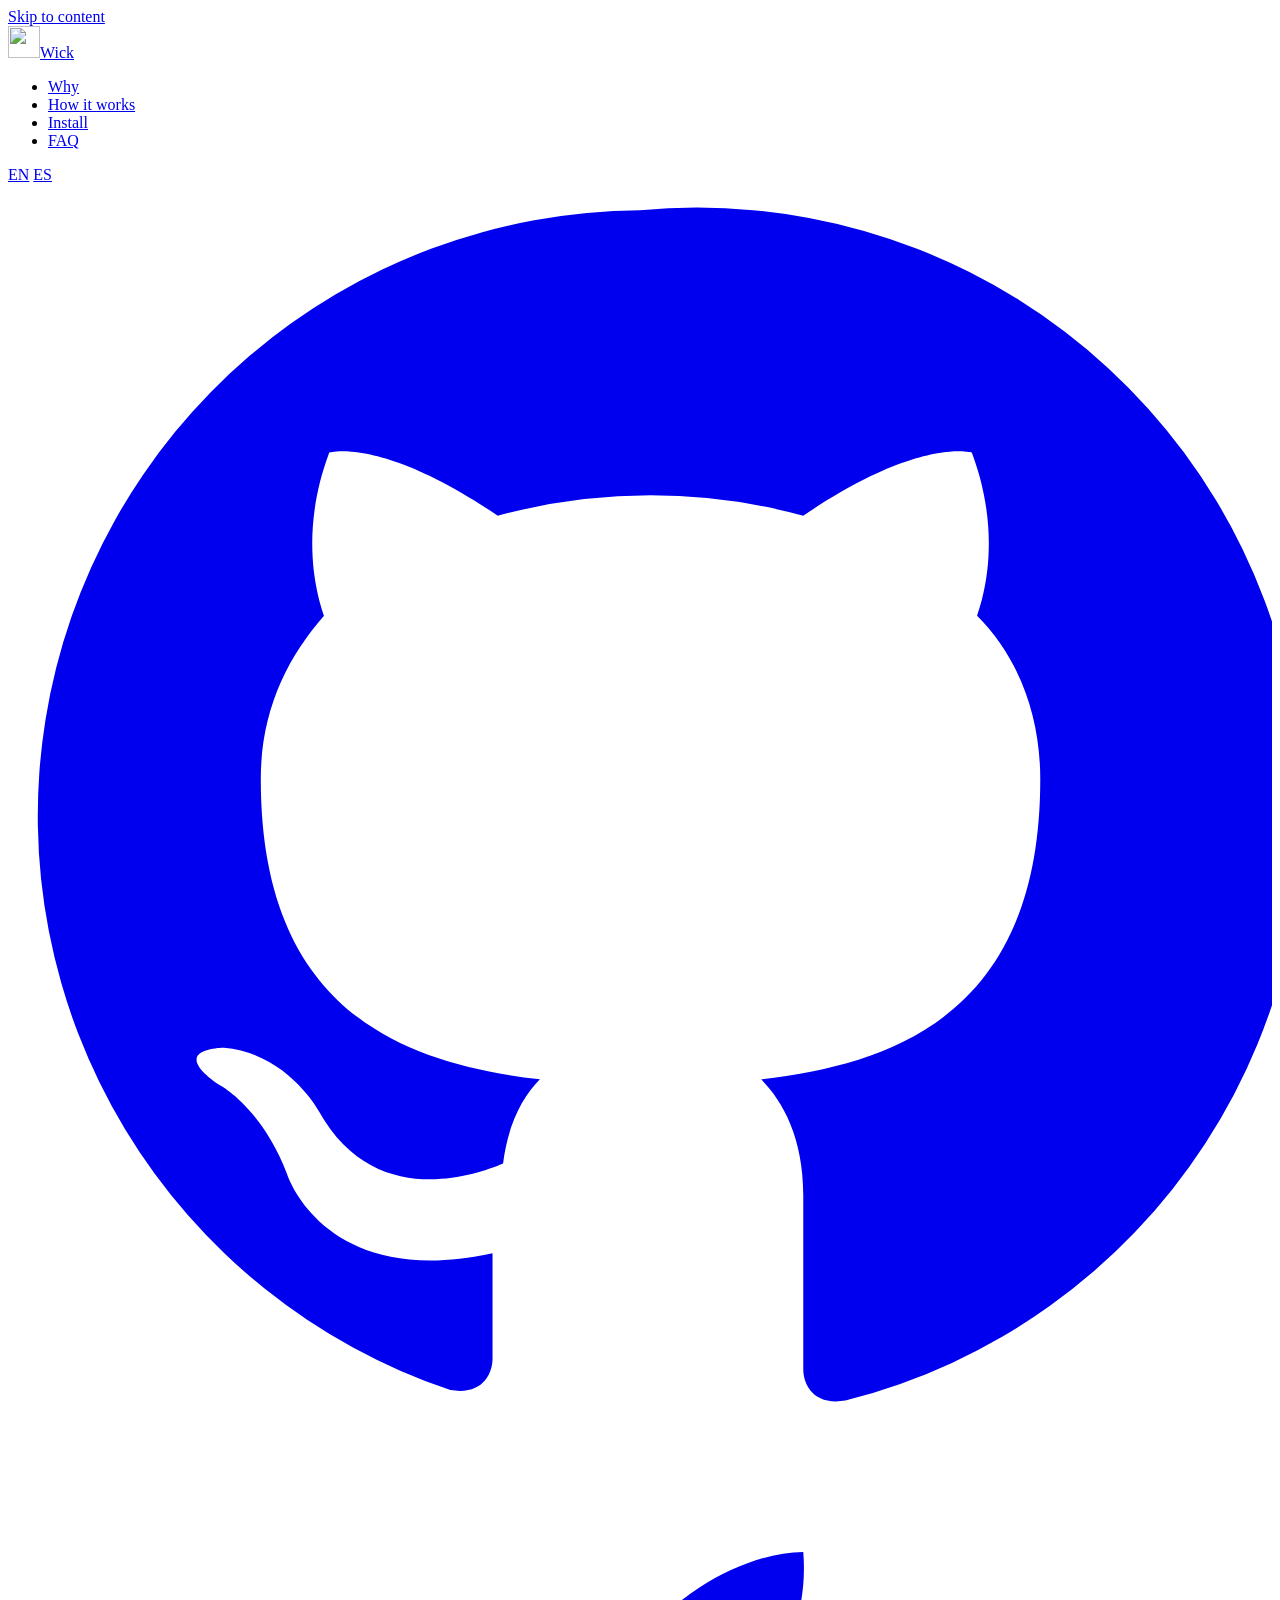
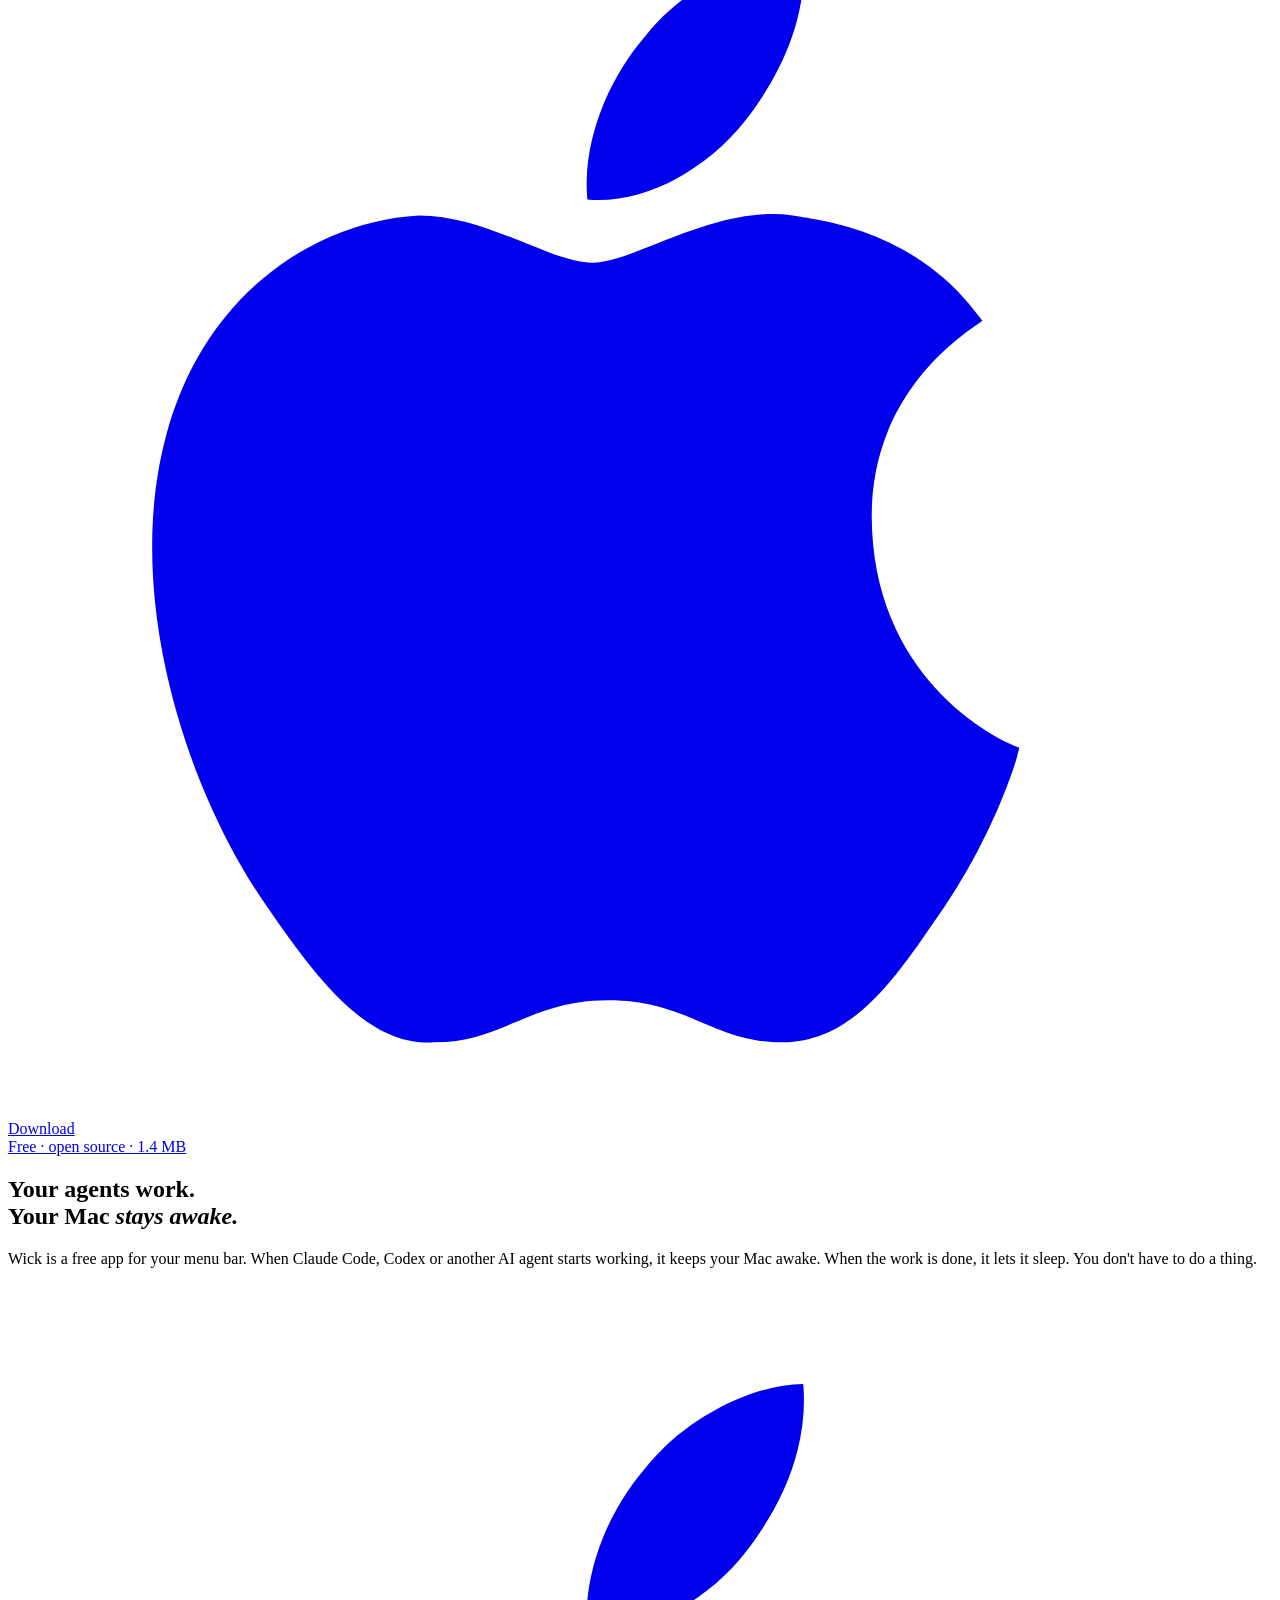
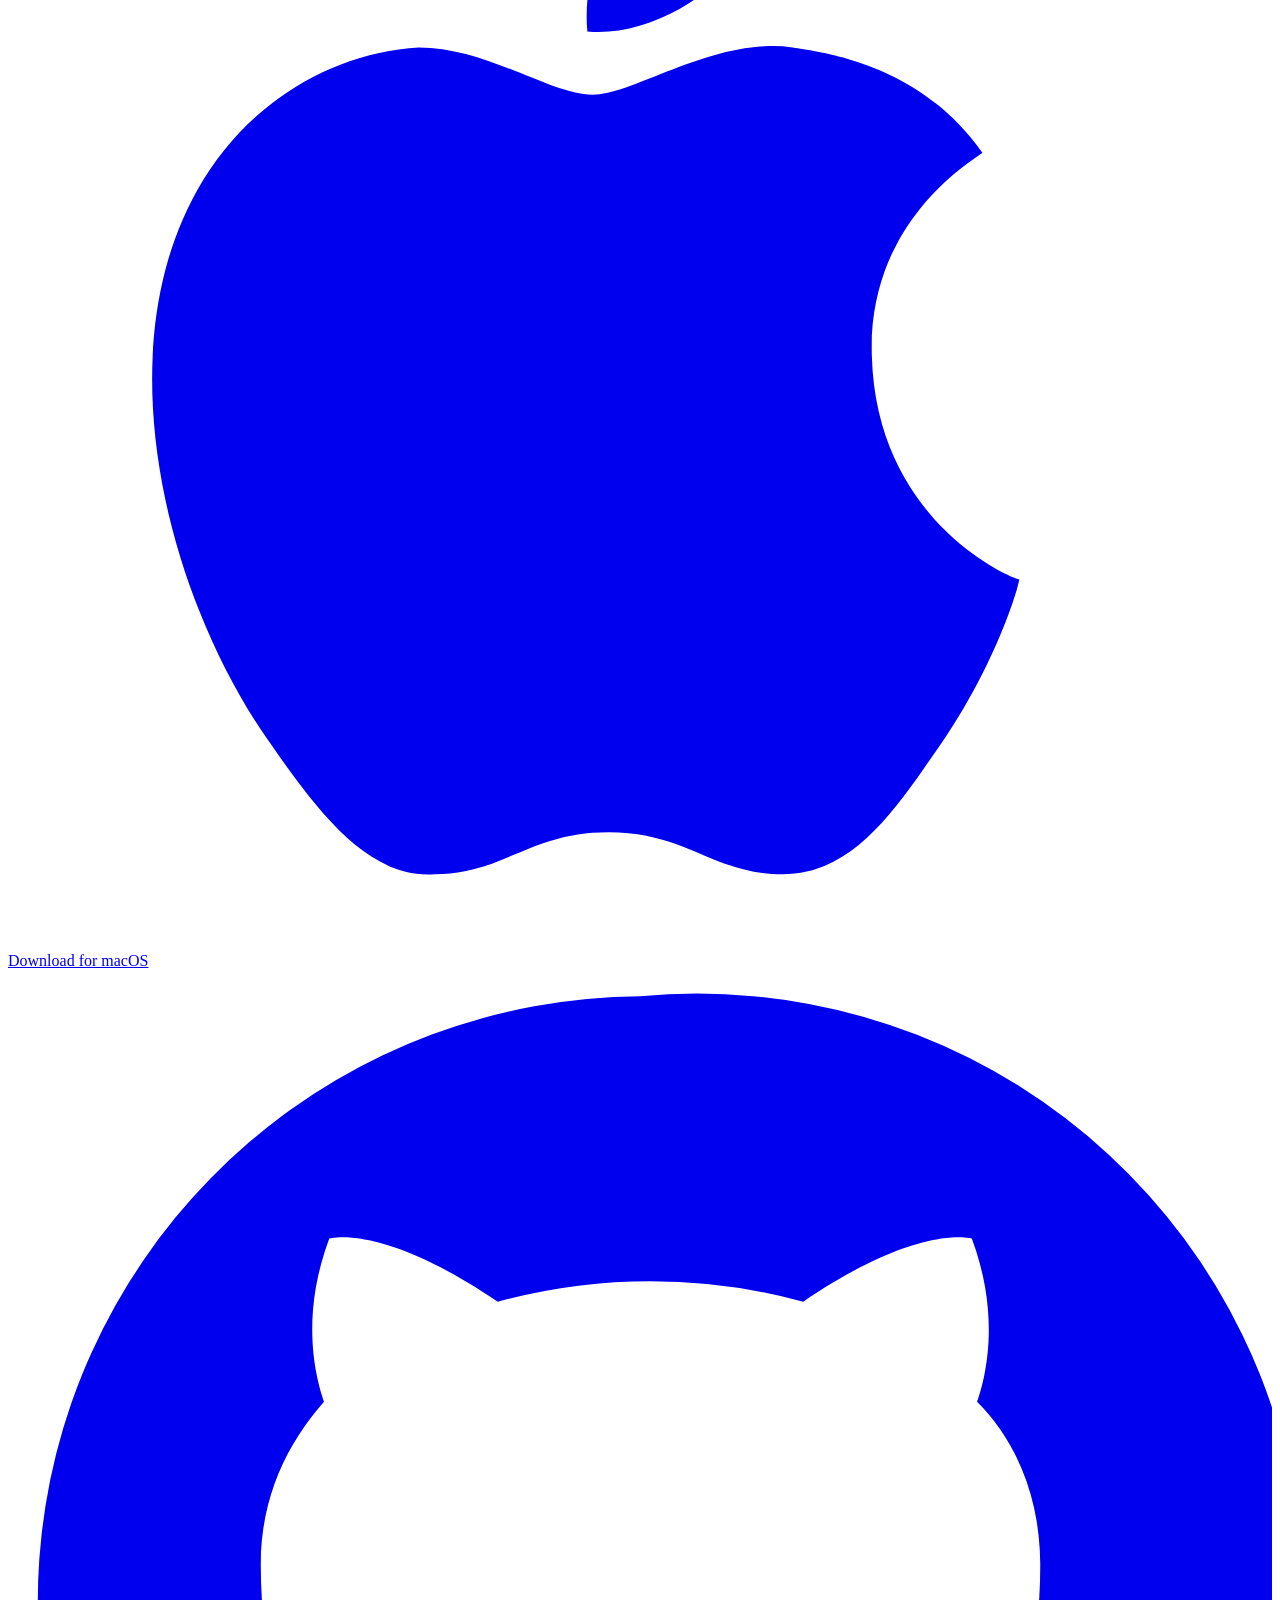
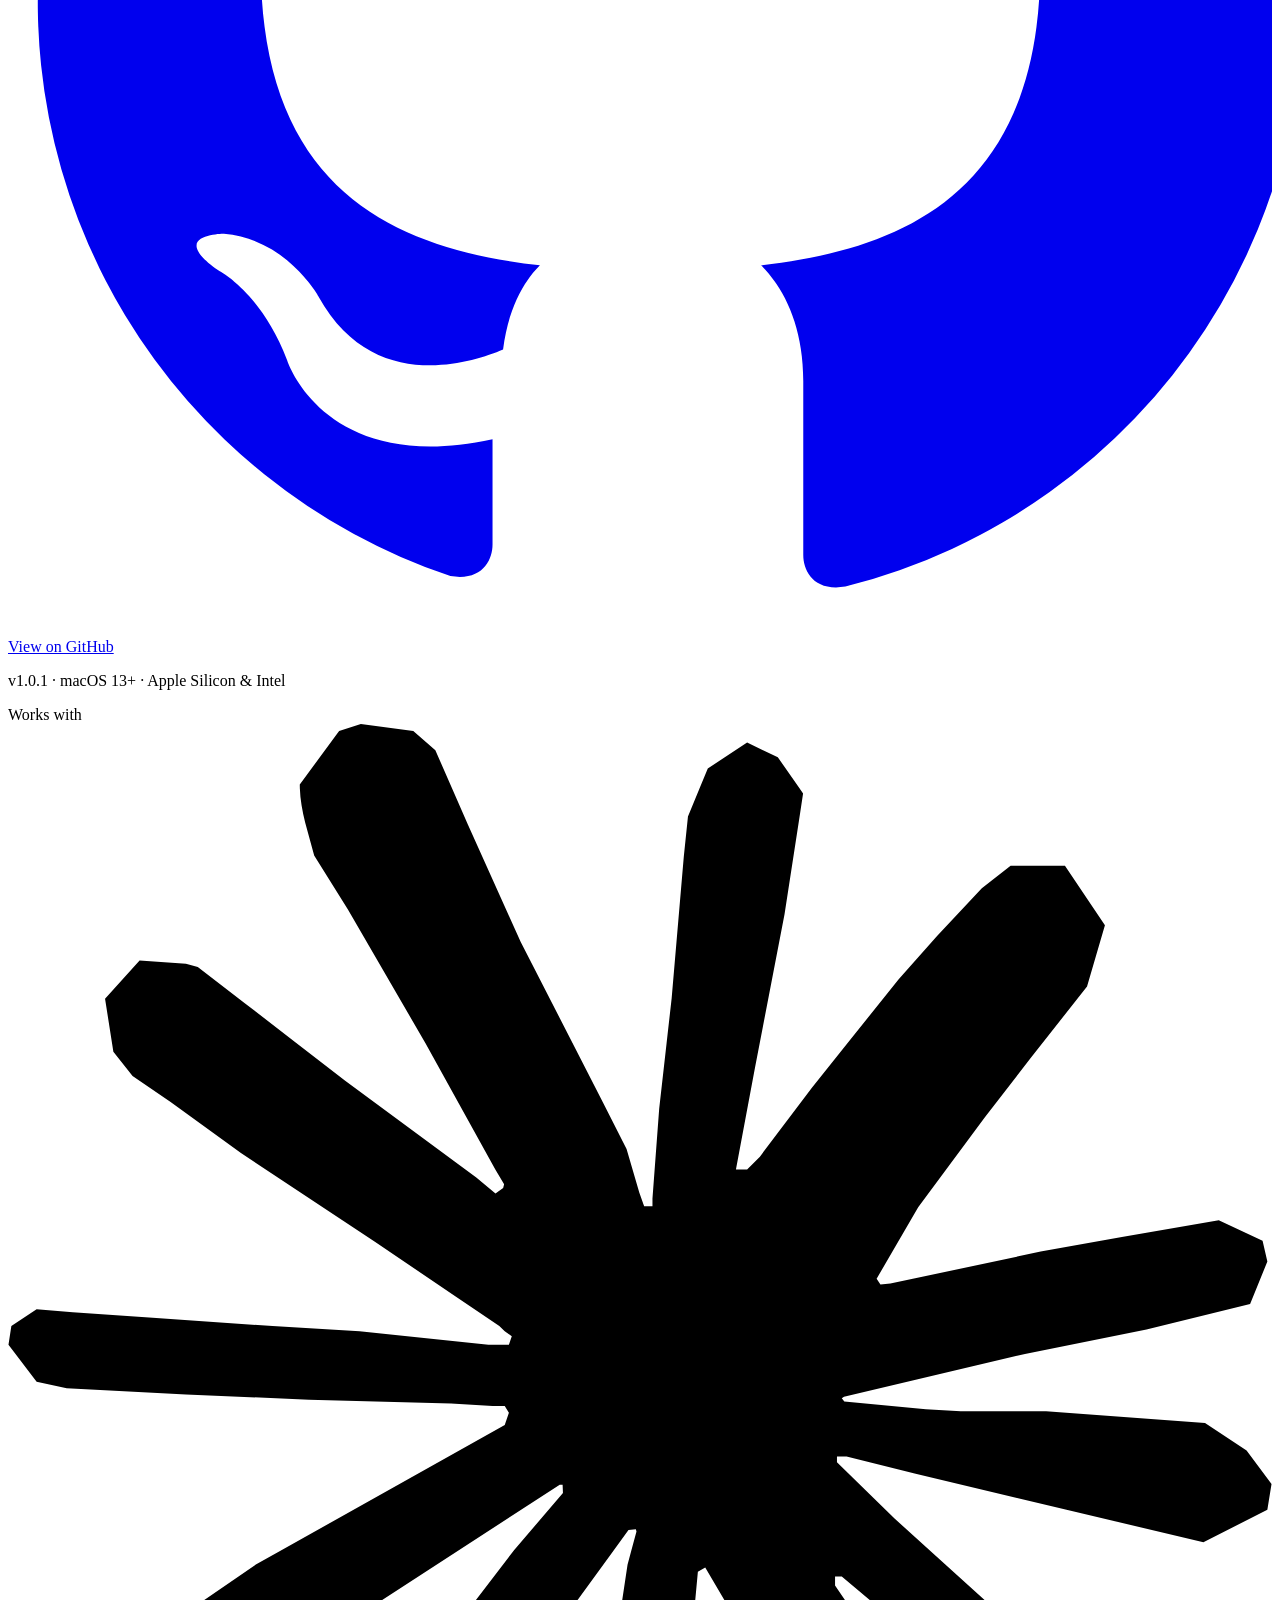
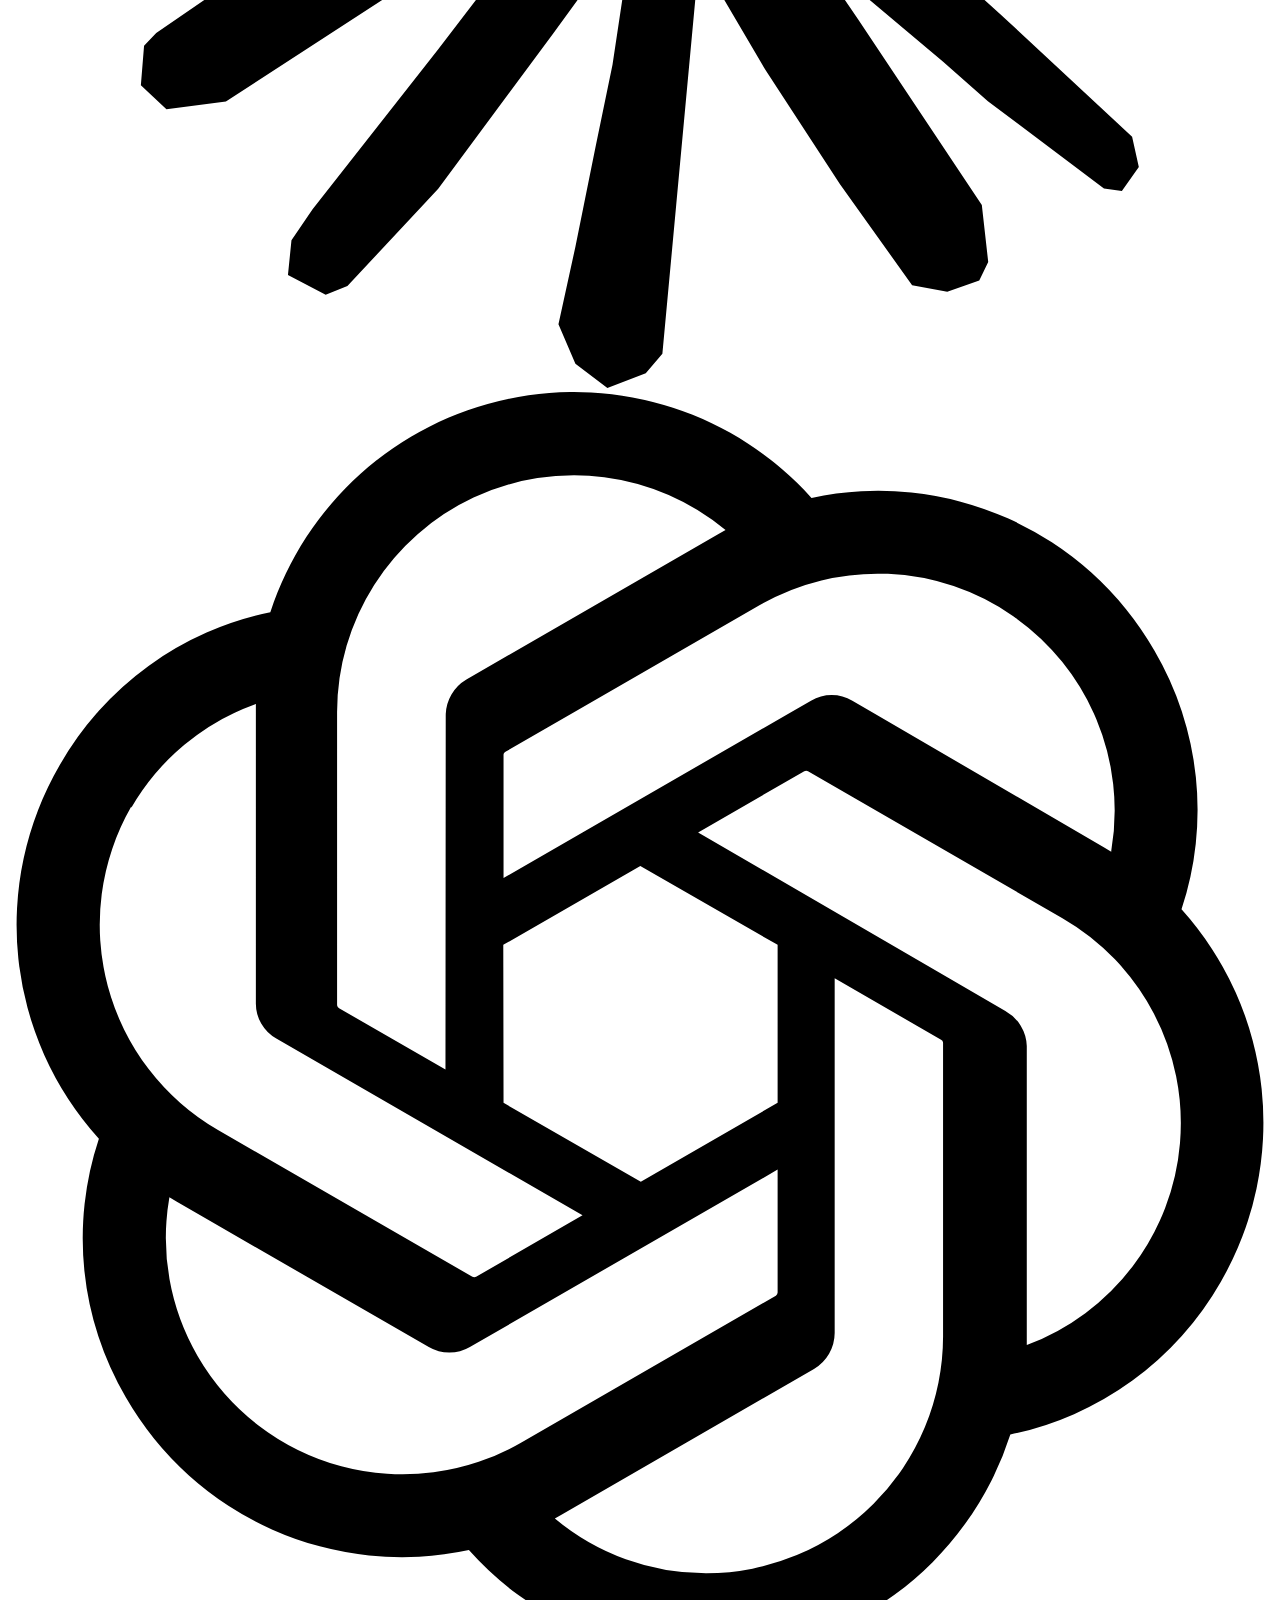
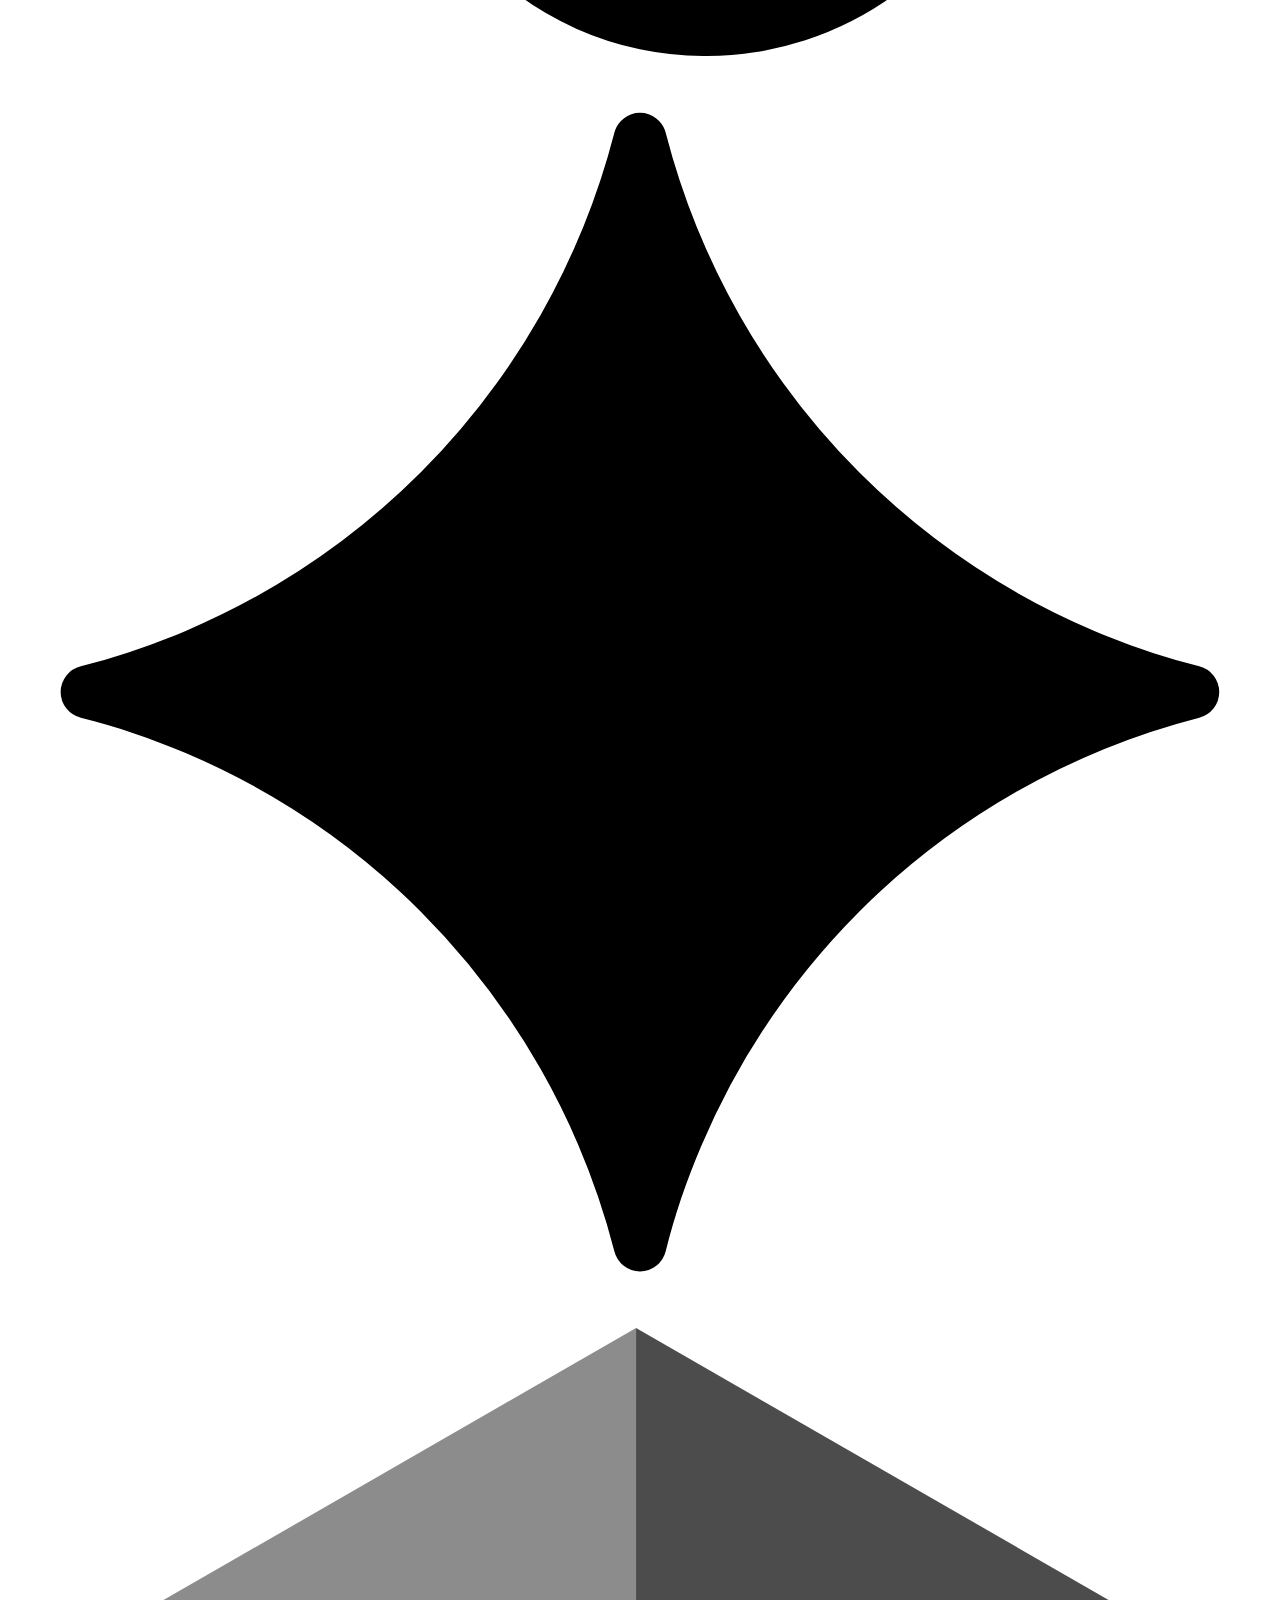
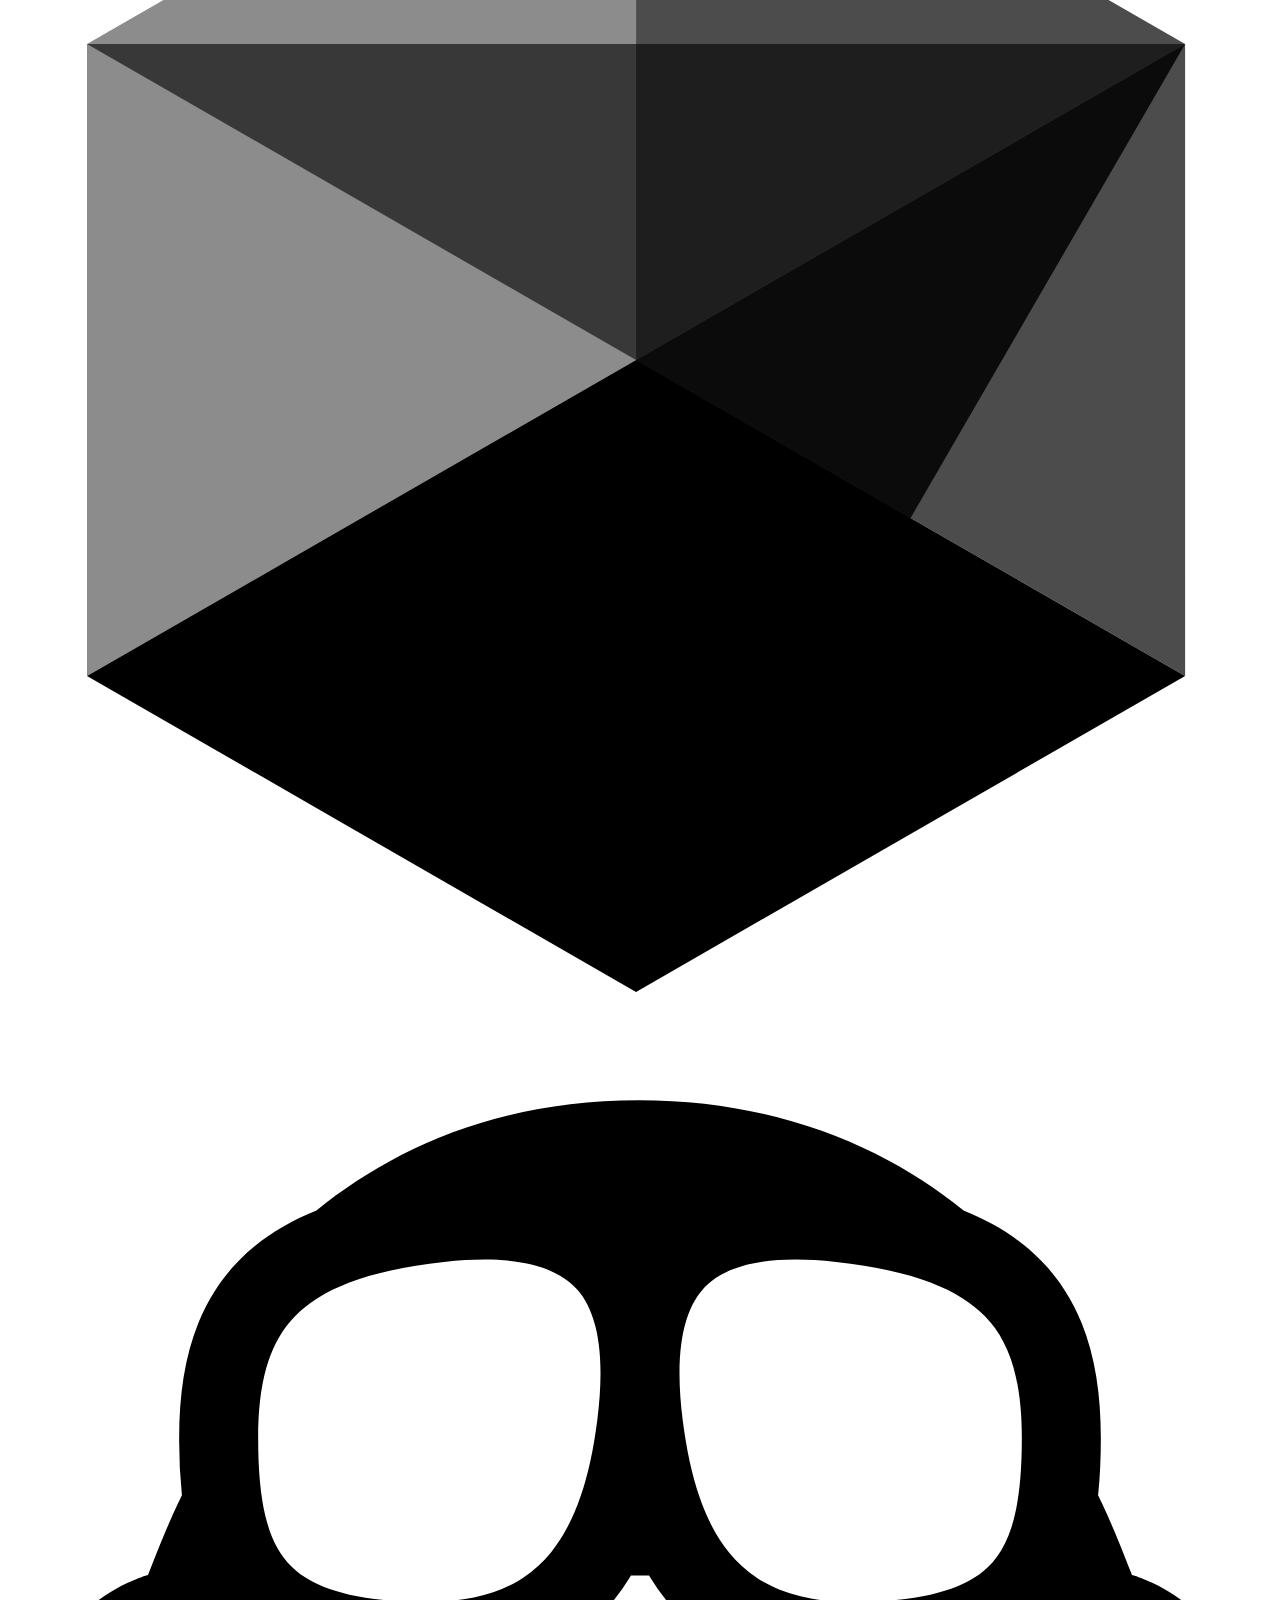
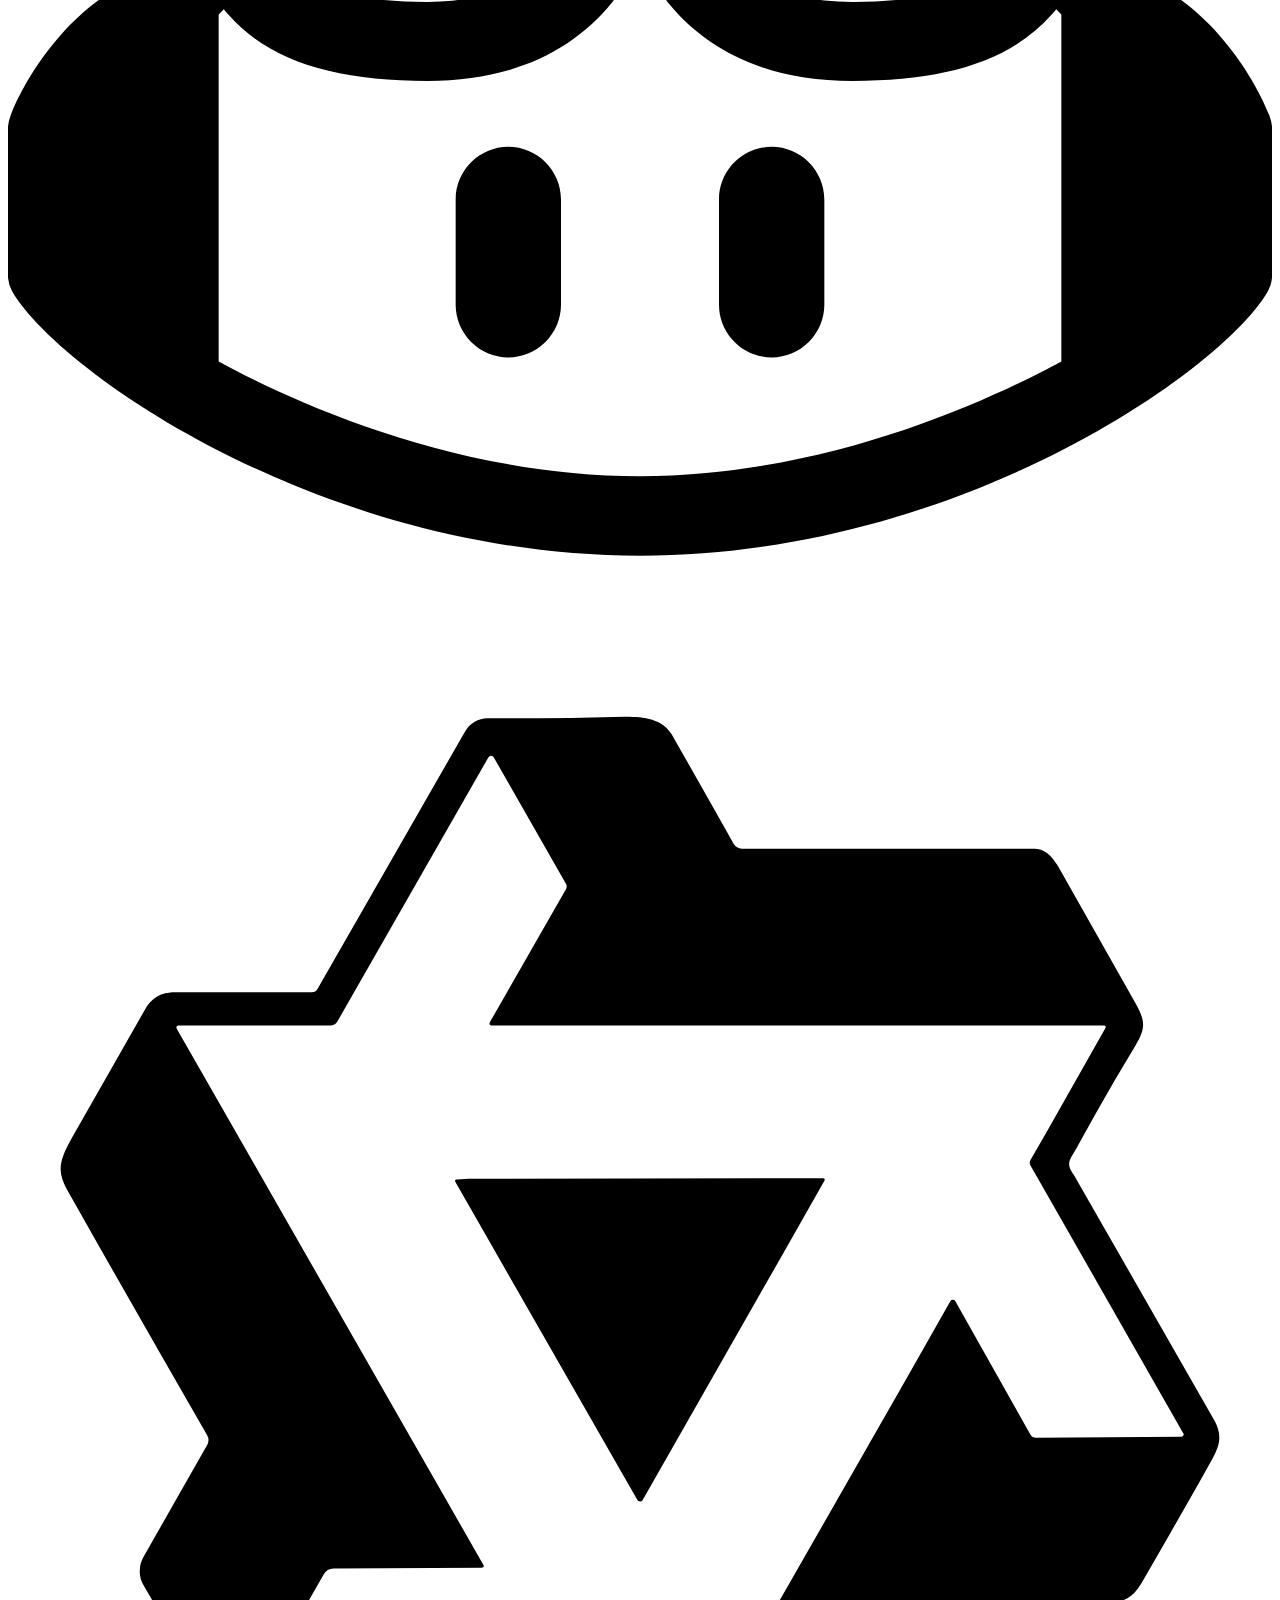
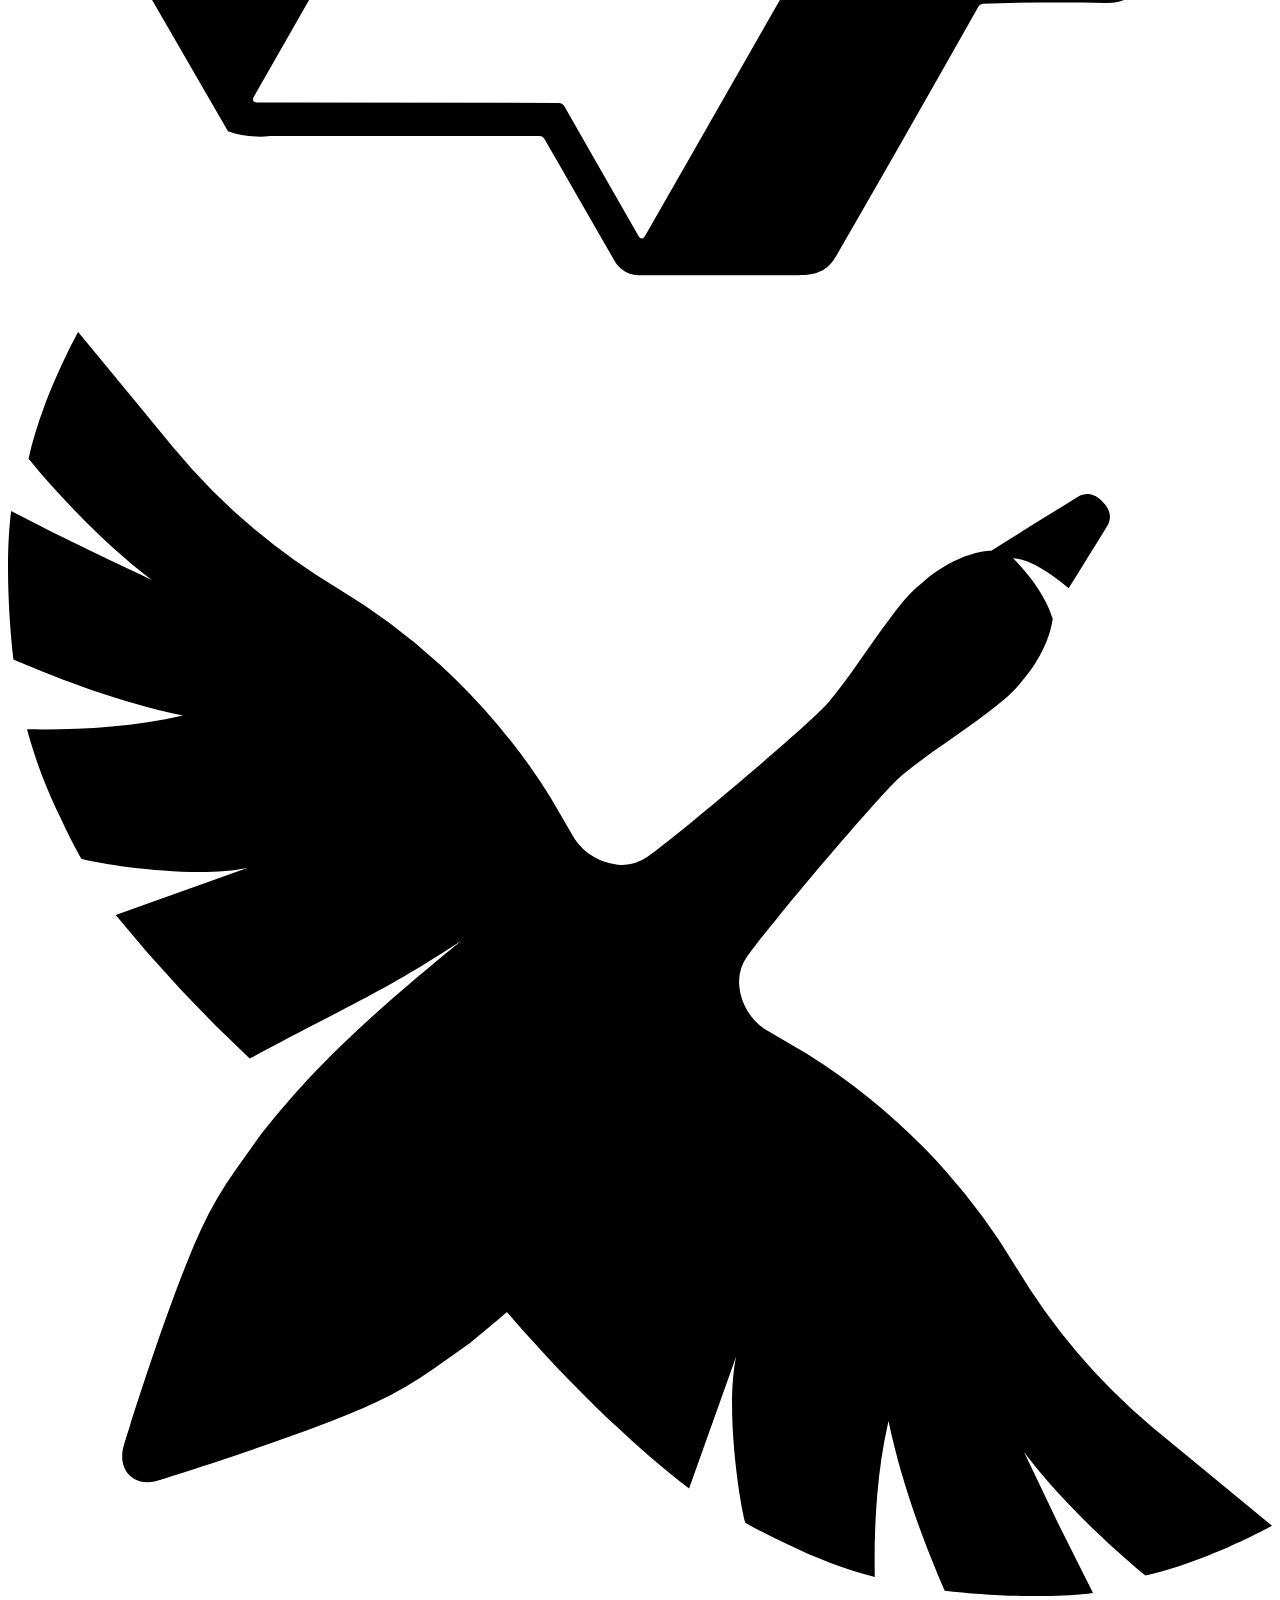
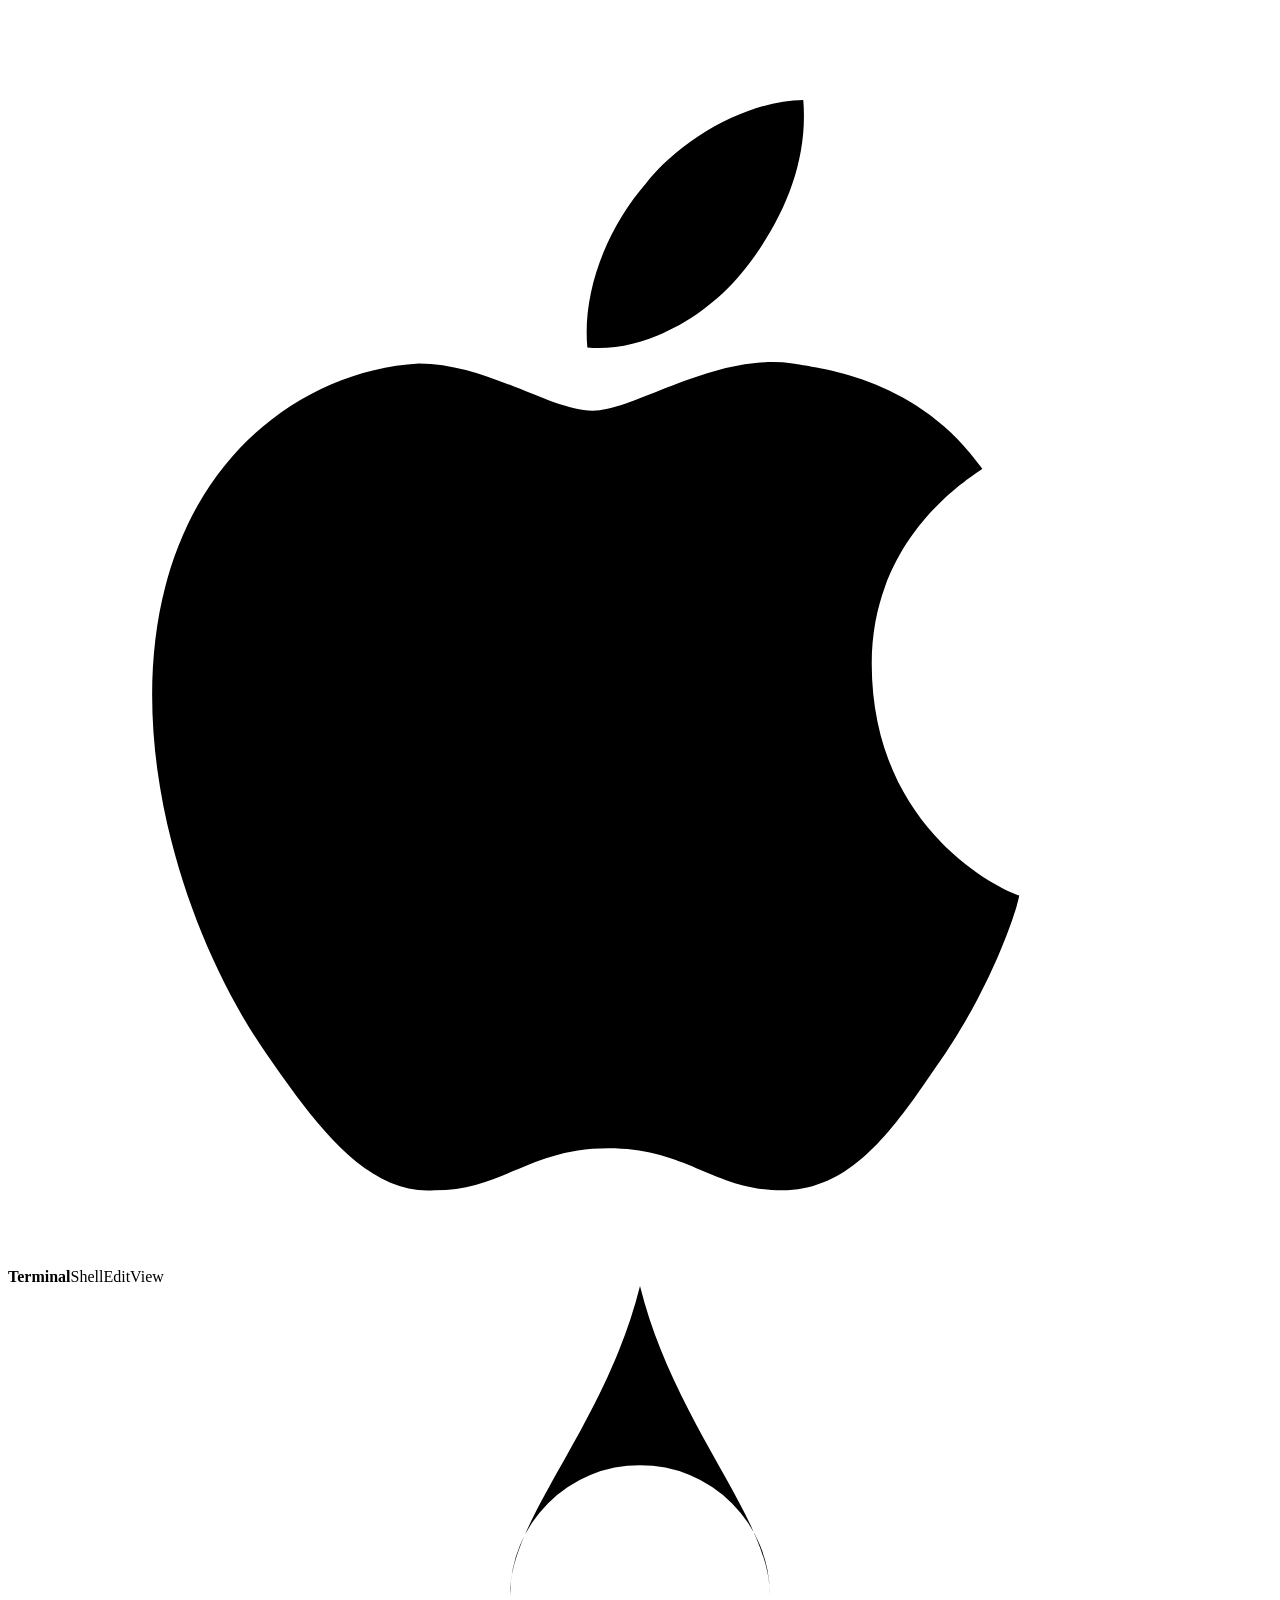
==== commit 0e649424: "Wick 1.0.1: lighter app (WebP mascot, -Osize), simpler website - Mascot frames packed as one WebP st" ====
--- a/site/index.html
+++ b/site/index.html
@@ -17,7 +17,7 @@
 <link rel="preconnect" href="https://fonts.googleapis.com">
 <link rel="preconnect" href="https://fonts.gstatic.com" crossorigin>
 <link rel="stylesheet" href="https://fonts.googleapis.com/css2?family=Caveat:wght@500;600&amp;family=JetBrains+Mono:wght@400;500&amp;display=swap">
-<link rel="stylesheet" href="/assets/site.css?v=9">
+<link rel="stylesheet" href="/assets/site.css?v=12">
 <meta property="og:type" content="website">
 <meta property="og:site_name" content="Wick by Cometa Labs">
 <meta property="og:title" content="Wick · Keep your Mac awake while AI agents work">
@@ -57,7 +57,8 @@
    "screenshot": "https://wick.cometalabs.io/og.png",
    "applicationCategory": "DeveloperApplication",
    "operatingSystem": "macOS 13+",
-   "softwareVersion": "1.0.0",
+   "softwareVersion": "1.0.1",
+   "fileSize": "1.4 MB",
    "license": "https://opensource.org/licenses/MIT",
    "isAccessibleForFree": true,
    "downloadUrl": "https://github.com/CometaLabs/wick/releases/latest/download/Wick.zip",
@@ -105,10 +106,18 @@
    "mainEntity": [
     {
      "@type": "Question",
-     "name": "Does Wick only work with Claude Code?",
-     "acceptedAnswer": {
-      "@type": "Answer",
-      "text": "No. Claude Code is followed through hooks, which is the most precise. Codex, Gemini CLI, Cursor Agent, OpenCode, Aider, Amp, Goose and other terminal agents are detected by their process: if the agent or what it just launched is using CPU, Wick treats it as working."
+     "name": "Does it only work with Claude Code?",
+     "acceptedAnswer": {
+      "@type": "Answer",
+      "text": "No. With Claude Code it uses hooks, so it knows exactly when the agent works and when it needs you. Codex, Gemini CLI, Cursor Agent, OpenCode, Aider, Amp, Goose and other terminal agents are noticed from their activity: if they're using the processor, they're working."
+     }
+    },
+    {
+     "@type": "Question",
+     "name": "Does it work on Windows or Linux?",
+     "acceptedAnswer": {
+      "@type": "Answer",
+      "text": "Not yet. Wick is a Mac app (macOS 13 or later, Apple Silicon and Intel)."
      }
     },
     {
@@ -124,39 +133,31 @@
      "name": "Why does it ask for my password?",
      "acceptedAnswer": {
       "@type": "Answer",
-      "text": "Only for lid-closed mode. macOS doesn't let a normal app stop lid sleep, so Wick starts a small helper with administrator rights that turns it on and off with your agent. It never asks otherwise."
-     }
-    },
-    {
-     "@type": "Question",
-     "name": "Is lid-closed mode safe?",
-     "acceptedAnswer": {
-      "@type": "Answer",
-      "text": "Wick restores normal sleep when the agent finishes, when you quit, if the app crashes and below 15% battery. Keep your Mac somewhere it can breathe: a closed laptop in a bag gets warm."
-     }
-    },
-    {
-     "@type": "Question",
-     "name": "What does it change in my Claude Code settings?",
-     "acceptedAnswer": {
-      "@type": "Answer",
-      "text": "It adds a few hooks to ~/.claude/settings.json that call ~/.wick/hook. The hook saves the session state and exits in milliseconds; it never blocks Claude Code or changes what it does. Your other hooks stay untouched, and turning the option off removes Wick's."
-     }
-    },
-    {
-     "@type": "Question",
-     "name": "Does Wick collect any data?",
-     "acceptedAnswer": {
-      "@type": "Answer",
-      "text": "No. No network, no analytics, no account. Session state lives in ~/.wick on your Mac."
-     }
-    },
-    {
-     "@type": "Question",
-     "name": "Is it free?",
-     "acceptedAnswer": {
-      "@type": "Answer",
-      "text": "Yes, free and open source under the MIT license. It started from Caffeinator by Jon Kraayen and is made by Cometa Labs."
+      "text": "Only if you turn on the lid-closed mode. macOS doesn't let a normal app stop the Mac from sleeping when you close the lid, so Wick needs permission once. It never asks otherwise."
+     }
+    },
+    {
+     "@type": "Question",
+     "name": "Is the lid-closed mode safe?",
+     "acceptedAnswer": {
+      "@type": "Answer",
+      "text": "Normal sleep comes back when the agent finishes, when you quit Wick, if it crashes, or below 15% battery. Leave the Mac somewhere it can breathe: a closed laptop in a bag gets warm."
+     }
+    },
+    {
+     "@type": "Question",
+     "name": "What does it change on my computer?",
+     "acceptedAnswer": {
+      "@type": "Answer",
+      "text": "For Claude Code it adds a few hooks to ~/.claude/settings.json (after backing it up). They only tell Wick what's happening and never change what Claude does. You can remove them from the menu."
+     }
+    },
+    {
+     "@type": "Question",
+     "name": "Is it really free?",
+     "acceptedAnswer": {
+      "@type": "Answer",
+      "text": "Yes. Free and open source under the MIT license, made by Cometa Labs. It started from Caffeinator by Jon Kraayen."
      }
     }
    ]
@@ -173,8 +174,8 @@
   <div class="wrap">
     <a class="brand" href="/"><img src="/apple-touch-icon.png" alt="" width="32" height="32">Wick</a>
     <ul>
+      <li><a href="#problem">Why</a></li>
       <li><a href="#how">How it works</a></li>
-      <li><a href="#features">Features</a></li>
       <li><a href="#install">Install</a></li>
       <li><a href="#faq">FAQ</a></li>
     </ul>
@@ -192,14 +193,15 @@
 <main id="main">
   <section class="hero" aria-labelledby="title">
     <div class="wrap center">
-      <a class="pill" href="https://github.com/CometaLabs/wick/releases/latest"><span class="spark"></span>New · v1.0 · free and open source</a>
+      <a class="pill" href="https://github.com/CometaLabs/wick/releases/latest"><span class="spark"></span>Free · open source · 1.4 MB</a>
       <h1 id="title">Your agents work.<br>Your Mac <em>stays awake.</em></h1>
-      <p class="lead">Wick is a little clay candle that lives in your menu bar. It lights up when an AI agent starts a long task, keeps your Mac from sleeping halfway through, and blows itself out when the work is done.</p>
+      <p class="lead">Wick is a free app for your menu bar. When Claude Code, Codex or another AI agent starts working, it keeps your Mac awake. When the work is done, it lets it sleep. You don't have to do a thing.</p>
       <div class="actions">
         <a class="btn primary" href="https://github.com/CometaLabs/wick/releases/latest/download/Wick.zip"><svg viewBox="0 0 24 24" fill="currentColor" aria-hidden="true"><path d="M16.4 12.6c0-2.5 2-3.6 2.1-3.7-1.2-1.7-3-1.9-3.6-2-1.5-.2-3 .9-3.8.9s-2-.9-3.3-.9C6.1 7 4.5 8 3.6 9.6c-1.8 3.2-.5 7.8 1.3 10.4.9 1.3 1.9 2.7 3.2 2.6 1.3 0 1.8-.8 3.3-.8s2 .8 3.3.8c1.4 0 2.2-1.3 3.1-2.6 1-1.5 1.4-2.9 1.4-3-.1 0-2.8-1.1-2.8-4.4zM14 5.1c.7-.9 1.2-2 1.1-3.2-1 0-2.3.7-3 1.6-.7.8-1.2 2-1.1 3.1 1.1.1 2.3-.6 3-1.5z"/></svg>Download for macOS</a>
         <a class="btn ghost" href="https://github.com/CometaLabs/wick"><svg viewBox="0 0 24 24" fill="currentColor" aria-hidden="true"><path d="M12 .5a11.5 11.5 0 0 0-3.6 22.4c.6.1.8-.3.8-.6v-2c-3.2.7-3.9-1.5-3.9-1.5-.5-1.3-1.3-1.7-1.3-1.7-1-.7.1-.7.1-.7 1.2.1 1.8 1.2 1.8 1.2 1 1.8 2.8 1.3 3.5 1 .1-.8.4-1.3.7-1.6-2.6-.3-5.3-1.3-5.3-5.7 0-1.3.5-2.3 1.2-3.1-.1-.3-.5-1.5.1-3.1 0 0 1-.3 3.2 1.2a11 11 0 0 1 5.8 0c2.2-1.5 3.2-1.2 3.2-1.2.6 1.6.2 2.8.1 3.1.8.8 1.2 1.9 1.2 3.1 0 4.4-2.7 5.4-5.3 5.7.4.4.8 1.1.8 2.2v3.3c0 .3.2.7.8.6A11.5 11.5 0 0 0 12 .5z"/></svg>View on GitHub</a>
       </div>
-      <p class="mono">v1.0.0 · macOS 13+ · Apple Silicon &amp; Intel · MIT</p>
+      <p class="mono">v1.0.1 · macOS 13+ · Apple Silicon &amp; Intel</p>
+      <div class="hero-logos"><span>Works with</span><span class="hl" title="Claude Code"><svg viewBox="0 0 24 24" fill="currentColor" aria-hidden="true"><path d="m4.7144 15.9555 4.7174-2.6471.079-.2307-.079-.1275h-.2307l-.7893-.0486-2.6956-.0729-2.3375-.0971-2.2646-.1214-.5707-.1215-.5343-.7042.0546-.3522.4797-.3218.686.0608 1.5179.1032 2.2767.1578 1.6514.0972 2.4468.255h.3886l.0546-.1579-.1336-.0971-.1032-.0972L6.973 9.8356l-2.55-1.6879-1.3356-.9714-.7225-.4918-.3643-.4614-.1578-1.0078.6557-.7225.8803.0607.2246.0607.8925.686 1.9064 1.4754 2.4893 1.8336.3643.3035.1457-.1032.0182-.0728-.164-.2733-1.3539-2.4467-1.445-2.4893-.6435-1.032-.17-.6194c-.0607-.255-.1032-.4674-.1032-.7285L6.287.1335 6.6997 0l.9957.1336.419.3642.6192 1.4147 1.0018 2.2282 1.5543 3.0296.4553.8985.2429.8318.091.255h.1579v-.1457l.1275-1.706.2368-2.0947.2307-2.6957.0789-.7589.3764-.9107.7468-.4918.5828.2793.4797.686-.0668.4433-.2853 1.8517-.5586 2.9021-.3643 1.9429h.2125l.2429-.2429.9835-1.3053 1.6514-2.0643.7286-.8196.85-.9046.5464-.4311h1.0321l.759 1.1293-.34 1.1657-1.0625 1.3478-.8804 1.1414-1.2628 1.7-.7893 1.36.0729.1093.1882-.0183 2.8535-.607 1.5421-.2794 1.8396-.3157.8318.3886.091.3946-.3278.8075-1.967.4857-2.3072.4614-3.4364.8136-.0425.0304.0486.0607 1.5482.1457.6618.0364h1.621l3.0175.2247.7892.522.4736.6376-.079.4857-1.2142.6193-1.6393-.3886-3.825-.9107-1.3113-.3279h-.1822v.1093l1.0929 1.0686 2.0035 1.8092 2.5075 2.3314.1275.5768-.3218.4554-.34-.0486-2.2039-1.6575-.85-.7468-1.9246-1.621h-.1275v.17l.4432.6496 2.3436 3.5214.1214 1.0807-.17.3521-.6071.2125-.6679-.1214-1.3721-1.9246L14.38 17.959l-1.1414-1.9428-.1397.079-.674 7.2552-.3156.3703-.7286.2793-.6071-.4614-.3218-.7468.3218-1.4753.3886-1.9246.3157-1.53.2853-1.9004.17-.6314-.0121-.0425-.1397.0182-1.4328 1.9672-2.1796 2.9446-1.7243 1.8456-.4128.164-.7164-.3704.0667-.6618.4008-.5889 2.386-3.0357 1.4389-1.882.929-1.0868-.0062-.1579h-.0546l-6.3385 4.1164-1.1293.1457-.4857-.4554.0608-.7467.2307-.2429 1.9064-1.3114Z"/></svg></span><span class="hl" title="Codex"><svg viewBox="0 0 24 24" fill="currentColor" aria-hidden="true"><path d="M22.2819 9.8211a5.9847 5.9847 0 0 0-.5157-4.9108 6.0462 6.0462 0 0 0-6.5098-2.9A6.0651 6.0651 0 0 0 4.9807 4.1818a5.9847 5.9847 0 0 0-3.9977 2.9 6.0462 6.0462 0 0 0 .7427 7.0966 5.98 5.98 0 0 0 .511 4.9107 6.051 6.051 0 0 0 6.5146 2.9001A5.9847 5.9847 0 0 0 13.2599 24a6.0557 6.0557 0 0 0 5.7718-4.2058 5.9894 5.9894 0 0 0 3.9977-2.9001 6.0557 6.0557 0 0 0-.7475-7.0729zm-9.022 12.6081a4.4755 4.4755 0 0 1-2.8764-1.0408l.1419-.0804 4.7783-2.7582a.7948.7948 0 0 0 .3927-.6813v-6.7369l2.02 1.1686a.071.071 0 0 1 .038.052v5.5826a4.504 4.504 0 0 1-4.4945 4.4944zm-9.6607-4.1254a4.4708 4.4708 0 0 1-.5346-3.0137l.142.0852 4.783 2.7582a.7712.7712 0 0 0 .7806 0l5.8428-3.3685v2.3324a.0804.0804 0 0 1-.0332.0615L9.74 19.9502a4.4992 4.4992 0 0 1-6.1408-1.6464zM2.3408 7.8956a4.485 4.485 0 0 1 2.3655-1.9728V11.6a.7664.7664 0 0 0 .3879.6765l5.8144 3.3543-2.0201 1.1685a.0757.0757 0 0 1-.071 0l-4.8303-2.7865A4.504 4.504 0 0 1 2.3408 7.872zm16.5963 3.8558L13.1038 8.364 15.1192 7.2a.0757.0757 0 0 1 .071 0l4.8303 2.7913a4.4944 4.4944 0 0 1-.6765 8.1042v-5.6772a.79.79 0 0 0-.407-.667zm2.0107-3.0231l-.142-.0852-4.7735-2.7818a.7759.7759 0 0 0-.7854 0L9.409 9.2297V6.8974a.0662.0662 0 0 1 .0284-.0615l4.8303-2.7866a4.4992 4.4992 0 0 1 6.6802 4.66zM8.3065 12.863l-2.02-1.1638a.0804.0804 0 0 1-.038-.0567V6.0742a4.4992 4.4992 0 0 1 7.3757-3.4537l-.142.0805L8.704 5.459a.7948.7948 0 0 0-.3927.6813zm1.0976-2.3654l2.602-1.4998 2.6069 1.4998v2.9994l-2.5974 1.4997-2.6067-1.4997Z"/></svg></span><span class="hl" title="Gemini CLI"><svg viewBox="0 0 24 24" fill="currentColor" fill-rule="evenodd" aria-hidden="true"><path d="M20.616 10.835a14.147 14.147 0 01-4.45-3.001 14.111 14.111 0 01-3.678-6.452.503.503 0 00-.975 0 14.134 14.134 0 01-3.679 6.452 14.155 14.155 0 01-4.45 3.001c-.65.28-1.318.505-2.002.678a.502.502 0 000 .975c.684.172 1.35.397 2.002.677a14.147 14.147 0 014.45 3.001 14.112 14.112 0 013.679 6.453.502.502 0 00.975 0c.172-.685.397-1.351.677-2.003a14.145 14.145 0 013.001-4.45 14.113 14.113 0 016.453-3.678.503.503 0 000-.975 13.245 13.245 0 01-2.003-.678z"/></svg></span><span class="hl" title="Cursor Agent"><svg viewBox="0 0 24 24" fill="currentColor" aria-hidden="true"><path fill-opacity="1" d="M11.925 24l10.425-6-10.425-6L1.5 18l10.425 6z"/><path fill-opacity=".7" d="M22.35 18V6L11.925 0v12l10.425 6z"/><path fill-opacity=".45" d="M11.925 0L1.5 6v12l10.425-6V0z"/><path fill-opacity=".85" d="M22.35 6L11.925 24V12L22.35 6z"/><path fill-opacity=".6" d="M22.35 6l-10.425 6L1.5 6h20.85z"/></svg></span><span class="hl" title="Copilot CLI"><svg viewBox="0 0 24 24" fill="currentColor" aria-hidden="true"><path d="M23.922 16.997C23.061 18.492 18.063 22.02 12 22.02 5.937 22.02.939 18.492.078 16.997A.641.641 0 0 1 0 16.741v-2.869a.883.883 0 0 1 .053-.22c.372-.935 1.347-2.292 2.605-2.656.167-.429.414-1.055.644-1.517a10.098 10.098 0 0 1-.052-1.086c0-1.331.282-2.499 1.132-3.368.397-.406.89-.717 1.474-.952C7.255 2.937 9.248 1.98 11.978 1.98c2.731 0 4.767.957 6.166 2.093.584.235 1.077.546 1.474.952.85.869 1.132 2.037 1.132 3.368 0 .368-.014.733-.052 1.086.23.462.477 1.088.644 1.517 1.258.364 2.233 1.721 2.605 2.656a.841.841 0 0 1 .053.22v2.869a.641.641 0 0 1-.078.256Zm-11.75-5.992h-.344a4.359 4.359 0 0 1-.355.508c-.77.947-1.918 1.492-3.508 1.492-1.725 0-2.989-.359-3.782-1.259a2.137 2.137 0 0 1-.085-.104L4 11.746v6.585c1.435.779 4.514 2.179 8 2.179 3.486 0 6.565-1.4 8-2.179v-6.585l-.098-.104s-.033.045-.085.104c-.793.9-2.057 1.259-3.782 1.259-1.59 0-2.738-.545-3.508-1.492a4.359 4.359 0 0 1-.355-.508Zm2.328 3.25c.549 0 1 .451 1 1v2c0 .549-.451 1-1 1-.549 0-1-.451-1-1v-2c0-.549.451-1 1-1Zm-5 0c.549 0 1 .451 1 1v2c0 .549-.451 1-1 1-.549 0-1-.451-1-1v-2c0-.549.451-1 1-1Zm3.313-6.185c.136 1.057.403 1.913.878 2.497.442.544 1.134.938 2.344.938 1.573 0 2.292-.337 2.657-.751.384-.435.558-1.15.558-2.361 0-1.14-.243-1.847-.705-2.319-.477-.488-1.319-.862-2.824-1.025-1.487-.161-2.192.138-2.533.529-.269.307-.437.808-.438 1.578v.021c0 .265.021.562.063.893Zm-1.626 0c.042-.331.063-.628.063-.894v-.02c-.001-.77-.169-1.271-.438-1.578-.341-.391-1.046-.69-2.533-.529-1.505.163-2.347.537-2.824 1.025-.462.472-.705 1.179-.705 2.319 0 1.211.175 1.926.558 2.361.365.414 1.084.751 2.657.751 1.21 0 1.902-.394 2.344-.938.475-.584.742-1.44.878-2.497Z"/></svg></span><span class="hl" title="Qwen Code"><svg viewBox="0 0 24 24" fill="currentColor" fill-rule="evenodd" aria-hidden="true"><path d="M12.604 1.34c.393.69.784 1.382 1.174 2.075a.18.18 0 00.157.091h5.552c.174 0 .322.11.446.327l1.454 2.57c.19.337.24.478.024.837-.26.43-.513.864-.76 1.3l-.367.658c-.106.196-.223.28-.04.512l2.652 4.637c.172.301.111.494-.043.77-.437.785-.882 1.564-1.335 2.34-.159.272-.352.375-.68.37-.777-.016-1.552-.01-2.327.016a.099.099 0 00-.081.05 575.097 575.097 0 01-2.705 4.74c-.169.293-.38.363-.725.364-.997.003-2.002.004-3.017.002a.537.537 0 01-.465-.271l-1.335-2.323a.09.09 0 00-.083-.049H4.982c-.285.03-.553-.001-.805-.092l-1.603-2.77a.543.543 0 01-.002-.54l1.207-2.12a.198.198 0 000-.197 550.951 550.951 0 01-1.875-3.272l-.79-1.395c-.16-.31-.173-.496.095-.965.465-.813.927-1.625 1.387-2.436.132-.234.304-.334.584-.335a338.3 338.3 0 012.589-.001.124.124 0 00.107-.063l2.806-4.895a.488.488 0 01.422-.246c.524-.001 1.053 0 1.583-.006L11.704 1c.341-.003.724.032.9.34zm-3.432.403a.06.06 0 00-.052.03L6.254 6.788a.157.157 0 01-.135.078H3.253c-.056 0-.07.025-.041.074l5.81 10.156c.025.042.013.062-.034.063l-2.795.015a.218.218 0 00-.2.116l-1.32 2.31c-.044.078-.021.118.068.118l5.716.008c.046 0 .08.02.104.061l1.403 2.454c.046.081.092.082.139 0l5.006-8.76.783-1.382a.055.055 0 01.096 0l1.424 2.53a.122.122 0 00.107.062l2.763-.02a.04.04 0 00.035-.02.041.041 0 000-.04l-2.9-5.086a.108.108 0 010-.113l.293-.507 1.12-1.977c.024-.041.012-.062-.035-.062H9.2c-.059 0-.073-.026-.043-.077l1.434-2.505a.107.107 0 000-.114L9.225 1.774a.06.06 0 00-.053-.031zm6.29 8.02c.046 0 .058.02.034.06l-.832 1.465-2.613 4.585a.056.056 0 01-.05.029.058.058 0 01-.05-.029L8.498 9.841c-.02-.034-.01-.052.028-.054l.216-.012 6.722-.012z"/></svg></span><span class="hl" title="Goose"><svg viewBox="0 0 24 24" fill="currentColor" fill-rule="evenodd" aria-hidden="true"><path d="M21.595 23.61c1.167-.254 2.405-.944 2.405-.944l-2.167-1.784a12.124 12.124 0 01-2.695-3.131 12.127 12.127 0 00-3.97-4.049l-.794-.462a1.115 1.115 0 01-.488-.815.844.844 0 01.154-.575c.413-.582 2.548-3.115 2.94-3.44.503-.416 1.065-.762 1.586-1.159.074-.056.148-.112.221-.17.003-.002.007-.004.009-.007.167-.131.325-.272.45-.438.453-.524.563-.988.59-1.193-.061-.197-.244-.639-.753-1.148.319.02.705.272 1.056.569.235-.376.481-.773.727-1.171.165-.266-.08-.465-.086-.471h-.001V3.22c-.007-.007-.206-.25-.471-.086-.567.35-1.134.702-1.639 1.021 0 0-.597-.012-1.305.599a2.464 2.464 0 00-.438.45l-.007.009c-.058.072-.114.147-.17.221-.397.521-.743 1.083-1.16 1.587-.323.391-2.857 2.526-3.44 2.94a.842.842 0 01-.574.153 1.115 1.115 0 01-.815-.488l-.462-.794a12.123 12.123 0 00-4.049-3.97 12.133 12.133 0 01-3.13-2.695L1.332 0S.643 1.238.39 2.405c.352.428 1.27 1.49 2.34 2.302C1.58 4.167.73 3.75.06 3.4c-.103.765-.063 1.92.043 2.816.726.317 1.961.806 3.219 1.066-1.006.236-2.11.278-2.961.262.15.554.358 1.119.64 1.688.119.263.25.52.39.77.452.125 2.222.383 3.164.171l-2.51.897a27.776 27.776 0 002.544 2.726c2.031-1.092 2.494-1.241 4.018-2.238-2.467 2.008-3.108 2.828-3.8 3.67l-.483.678c-.25.351-.469.725-.65 1.117-.61 1.31-1.47 4.1-1.47 4.1-.154.486.202.842.674.674 0 0 2.79-.861 4.1-1.47.392-.182.766-.4 1.118-.65l.677-.483c.227-.187.453-.37.701-.586 0 0 1.705 2.02 3.458 3.349l.896-2.511c-.211.942.046 2.712.17 3.163.252.142.509.272.772.392.569.28 1.134.49 1.688.64-.016-.853.026-1.956.261-2.962.26 1.258.75 2.493 1.067 3.219.895.106 2.051.146 2.816.043a73.87 73.87 0 01-1.308-2.67c.811 1.07 1.874 1.988 2.302 2.34h-.001z"/></svg></span></div>
     </div>
 
     <div class="wrap">
@@ -233,101 +235,70 @@
     </div>
   </section>
 
-  <section class="marquee-wrap" aria-label="Works with the agents you already use">
-    <p class="mono center">Works with the agents you already use</p>
-    <div class="marquee"><ul><li><svg viewBox="0 0 24 24" fill="currentColor" aria-hidden="true"><path d="m4.7144 15.9555 4.7174-2.6471.079-.2307-.079-.1275h-.2307l-.7893-.0486-2.6956-.0729-2.3375-.0971-2.2646-.1214-.5707-.1215-.5343-.7042.0546-.3522.4797-.3218.686.0608 1.5179.1032 2.2767.1578 1.6514.0972 2.4468.255h.3886l.0546-.1579-.1336-.0971-.1032-.0972L6.973 9.8356l-2.55-1.6879-1.3356-.9714-.7225-.4918-.3643-.4614-.1578-1.0078.6557-.7225.8803.0607.2246.0607.8925.686 1.9064 1.4754 2.4893 1.8336.3643.3035.1457-.1032.0182-.0728-.164-.2733-1.3539-2.4467-1.445-2.4893-.6435-1.032-.17-.6194c-.0607-.255-.1032-.4674-.1032-.7285L6.287.1335 6.6997 0l.9957.1336.419.3642.6192 1.4147 1.0018 2.2282 1.5543 3.0296.4553.8985.2429.8318.091.255h.1579v-.1457l.1275-1.706.2368-2.0947.2307-2.6957.0789-.7589.3764-.9107.7468-.4918.5828.2793.4797.686-.0668.4433-.2853 1.8517-.5586 2.9021-.3643 1.9429h.2125l.2429-.2429.9835-1.3053 1.6514-2.0643.7286-.8196.85-.9046.5464-.4311h1.0321l.759 1.1293-.34 1.1657-1.0625 1.3478-.8804 1.1414-1.2628 1.7-.7893 1.36.0729.1093.1882-.0183 2.8535-.607 1.5421-.2794 1.8396-.3157.8318.3886.091.3946-.3278.8075-1.967.4857-2.3072.4614-3.4364.8136-.0425.0304.0486.0607 1.5482.1457.6618.0364h1.621l3.0175.2247.7892.522.4736.6376-.079.4857-1.2142.6193-1.6393-.3886-3.825-.9107-1.3113-.3279h-.1822v.1093l1.0929 1.0686 2.0035 1.8092 2.5075 2.3314.1275.5768-.3218.4554-.34-.0486-2.2039-1.6575-.85-.7468-1.9246-1.621h-.1275v.17l.4432.6496 2.3436 3.5214.1214 1.0807-.17.3521-.6071.2125-.6679-.1214-1.3721-1.9246L14.38 17.959l-1.1414-1.9428-.1397.079-.674 7.2552-.3156.3703-.7286.2793-.6071-.4614-.3218-.7468.3218-1.4753.3886-1.9246.3157-1.53.2853-1.9004.17-.6314-.0121-.0425-.1397.0182-1.4328 1.9672-2.1796 2.9446-1.7243 1.8456-.4128.164-.7164-.3704.0667-.6618.4008-.5889 2.386-3.0357 1.4389-1.882.929-1.0868-.0062-.1579h-.0546l-6.3385 4.1164-1.1293.1457-.4857-.4554.0608-.7467.2307-.2429 1.9064-1.3114Z"/></svg><span>Claude Code</span></li><li><svg viewBox="0 0 24 24" fill="currentColor" aria-hidden="true"><path d="M22.2819 9.8211a5.9847 5.9847 0 0 0-.5157-4.9108 6.0462 6.0462 0 0 0-6.5098-2.9A6.0651 6.0651 0 0 0 4.9807 4.1818a5.9847 5.9847 0 0 0-3.9977 2.9 6.0462 6.0462 0 0 0 .7427 7.0966 5.98 5.98 0 0 0 .511 4.9107 6.051 6.051 0 0 0 6.5146 2.9001A5.9847 5.9847 0 0 0 13.2599 24a6.0557 6.0557 0 0 0 5.7718-4.2058 5.9894 5.9894 0 0 0 3.9977-2.9001 6.0557 6.0557 0 0 0-.7475-7.0729zm-9.022 12.6081a4.4755 4.4755 0 0 1-2.8764-1.0408l.1419-.0804 4.7783-2.7582a.7948.7948 0 0 0 .3927-.6813v-6.7369l2.02 1.1686a.071.071 0 0 1 .038.052v5.5826a4.504 4.504 0 0 1-4.4945 4.4944zm-9.6607-4.1254a4.4708 4.4708 0 0 1-.5346-3.0137l.142.0852 4.783 2.7582a.7712.7712 0 0 0 .7806 0l5.8428-3.3685v2.3324a.0804.0804 0 0 1-.0332.0615L9.74 19.9502a4.4992 4.4992 0 0 1-6.1408-1.6464zM2.3408 7.8956a4.485 4.485 0 0 1 2.3655-1.9728V11.6a.7664.7664 0 0 0 .3879.6765l5.8144 3.3543-2.0201 1.1685a.0757.0757 0 0 1-.071 0l-4.8303-2.7865A4.504 4.504 0 0 1 2.3408 7.872zm16.5963 3.8558L13.1038 8.364 15.1192 7.2a.0757.0757 0 0 1 .071 0l4.8303 2.7913a4.4944 4.4944 0 0 1-.6765 8.1042v-5.6772a.79.79 0 0 0-.407-.667zm2.0107-3.0231l-.142-.0852-4.7735-2.7818a.7759.7759 0 0 0-.7854 0L9.409 9.2297V6.8974a.0662.0662 0 0 1 .0284-.0615l4.8303-2.7866a4.4992 4.4992 0 0 1 6.6802 4.66zM8.3065 12.863l-2.02-1.1638a.0804.0804 0 0 1-.038-.0567V6.0742a4.4992 4.4992 0 0 1 7.3757-3.4537l-.142.0805L8.704 5.459a.7948.7948 0 0 0-.3927.6813zm1.0976-2.3654l2.602-1.4998 2.6069 1.4998v2.9994l-2.5974 1.4997-2.6067-1.4997Z"/></svg><span>Codex</span></li><li><svg viewBox="0 0 24 24" fill="currentColor" fill-rule="evenodd" aria-hidden="true"><path d="M20.616 10.835a14.147 14.147 0 01-4.45-3.001 14.111 14.111 0 01-3.678-6.452.503.503 0 00-.975 0 14.134 14.134 0 01-3.679 6.452 14.155 14.155 0 01-4.45 3.001c-.65.28-1.318.505-2.002.678a.502.502 0 000 .975c.684.172 1.35.397 2.002.677a14.147 14.147 0 014.45 3.001 14.112 14.112 0 013.679 6.453.502.502 0 00.975 0c.172-.685.397-1.351.677-2.003a14.145 14.145 0 013.001-4.45 14.113 14.113 0 016.453-3.678.503.503 0 000-.975 13.245 13.245 0 01-2.003-.678z"/></svg><span>Gemini CLI</span></li><li><svg viewBox="0 0 24 24" fill="currentColor" aria-hidden="true"><path fill-opacity="1" d="M11.925 24l10.425-6-10.425-6L1.5 18l10.425 6z"/><path fill-opacity=".7" d="M22.35 18V6L11.925 0v12l10.425 6z"/><path fill-opacity=".45" d="M11.925 0L1.5 6v12l10.425-6V0z"/><path fill-opacity=".85" d="M22.35 6L11.925 24V12L22.35 6z"/><path fill-opacity=".6" d="M22.35 6l-10.425 6L1.5 6h20.85z"/></svg><span>Cursor Agent</span></li><li><svg viewBox="0 0 24 24" fill="currentColor" aria-hidden="true"><path d="M23.922 16.997C23.061 18.492 18.063 22.02 12 22.02 5.937 22.02.939 18.492.078 16.997A.641.641 0 0 1 0 16.741v-2.869a.883.883 0 0 1 .053-.22c.372-.935 1.347-2.292 2.605-2.656.167-.429.414-1.055.644-1.517a10.098 10.098 0 0 1-.052-1.086c0-1.331.282-2.499 1.132-3.368.397-.406.89-.717 1.474-.952C7.255 2.937 9.248 1.98 11.978 1.98c2.731 0 4.767.957 6.166 2.093.584.235 1.077.546 1.474.952.85.869 1.132 2.037 1.132 3.368 0 .368-.014.733-.052 1.086.23.462.477 1.088.644 1.517 1.258.364 2.233 1.721 2.605 2.656a.841.841 0 0 1 .053.22v2.869a.641.641 0 0 1-.078.256Zm-11.75-5.992h-.344a4.359 4.359 0 0 1-.355.508c-.77.947-1.918 1.492-3.508 1.492-1.725 0-2.989-.359-3.782-1.259a2.137 2.137 0 0 1-.085-.104L4 11.746v6.585c1.435.779 4.514 2.179 8 2.179 3.486 0 6.565-1.4 8-2.179v-6.585l-.098-.104s-.033.045-.085.104c-.793.9-2.057 1.259-3.782 1.259-1.59 0-2.738-.545-3.508-1.492a4.359 4.359 0 0 1-.355-.508Zm2.328 3.25c.549 0 1 .451 1 1v2c0 .549-.451 1-1 1-.549 0-1-.451-1-1v-2c0-.549.451-1 1-1Zm-5 0c.549 0 1 .451 1 1v2c0 .549-.451 1-1 1-.549 0-1-.451-1-1v-2c0-.549.451-1 1-1Zm3.313-6.185c.136 1.057.403 1.913.878 2.497.442.544 1.134.938 2.344.938 1.573 0 2.292-.337 2.657-.751.384-.435.558-1.15.558-2.361 0-1.14-.243-1.847-.705-2.319-.477-.488-1.319-.862-2.824-1.025-1.487-.161-2.192.138-2.533.529-.269.307-.437.808-.438 1.578v.021c0 .265.021.562.063.893Zm-1.626 0c.042-.331.063-.628.063-.894v-.02c-.001-.77-.169-1.271-.438-1.578-.341-.391-1.046-.69-2.533-.529-1.505.163-2.347.537-2.824 1.025-.462.472-.705 1.179-.705 2.319 0 1.211.175 1.926.558 2.361.365.414 1.084.751 2.657.751 1.21 0 1.902-.394 2.344-.938.475-.584.742-1.44.878-2.497Z"/></svg><span>Copilot CLI</span></li><li><svg viewBox="0 0 24 24" fill="currentColor" fill-rule="evenodd" aria-hidden="true"><path d="M12.604 1.34c.393.69.784 1.382 1.174 2.075a.18.18 0 00.157.091h5.552c.174 0 .322.11.446.327l1.454 2.57c.19.337.24.478.024.837-.26.43-.513.864-.76 1.3l-.367.658c-.106.196-.223.28-.04.512l2.652 4.637c.172.301.111.494-.043.77-.437.785-.882 1.564-1.335 2.34-.159.272-.352.375-.68.37-.777-.016-1.552-.01-2.327.016a.099.099 0 00-.081.05 575.097 575.097 0 01-2.705 4.74c-.169.293-.38.363-.725.364-.997.003-2.002.004-3.017.002a.537.537 0 01-.465-.271l-1.335-2.323a.09.09 0 00-.083-.049H4.982c-.285.03-.553-.001-.805-.092l-1.603-2.77a.543.543 0 01-.002-.54l1.207-2.12a.198.198 0 000-.197 550.951 550.951 0 01-1.875-3.272l-.79-1.395c-.16-.31-.173-.496.095-.965.465-.813.927-1.625 1.387-2.436.132-.234.304-.334.584-.335a338.3 338.3 0 012.589-.001.124.124 0 00.107-.063l2.806-4.895a.488.488 0 01.422-.246c.524-.001 1.053 0 1.583-.006L11.704 1c.341-.003.724.032.9.34zm-3.432.403a.06.06 0 00-.052.03L6.254 6.788a.157.157 0 01-.135.078H3.253c-.056 0-.07.025-.041.074l5.81 10.156c.025.042.013.062-.034.063l-2.795.015a.218.218 0 00-.2.116l-1.32 2.31c-.044.078-.021.118.068.118l5.716.008c.046 0 .08.02.104.061l1.403 2.454c.046.081.092.082.139 0l5.006-8.76.783-1.382a.055.055 0 01.096 0l1.424 2.53a.122.122 0 00.107.062l2.763-.02a.04.04 0 00.035-.02.041.041 0 000-.04l-2.9-5.086a.108.108 0 010-.113l.293-.507 1.12-1.977c.024-.041.012-.062-.035-.062H9.2c-.059 0-.073-.026-.043-.077l1.434-2.505a.107.107 0 000-.114L9.225 1.774a.06.06 0 00-.053-.031zm6.29 8.02c.046 0 .058.02.034.06l-.832 1.465-2.613 4.585a.056.056 0 01-.05.029.058.058 0 01-.05-.029L8.498 9.841c-.02-.034-.01-.052.028-.054l.216-.012 6.722-.012z"/></svg><span>Qwen Code</span></li><li><svg viewBox="0 0 24 24" fill="currentColor" fill-rule="evenodd" aria-hidden="true"><path d="M21.595 23.61c1.167-.254 2.405-.944 2.405-.944l-2.167-1.784a12.124 12.124 0 01-2.695-3.131 12.127 12.127 0 00-3.97-4.049l-.794-.462a1.115 1.115 0 01-.488-.815.844.844 0 01.154-.575c.413-.582 2.548-3.115 2.94-3.44.503-.416 1.065-.762 1.586-1.159.074-.056.148-.112.221-.17.003-.002.007-.004.009-.007.167-.131.325-.272.45-.438.453-.524.563-.988.59-1.193-.061-.197-.244-.639-.753-1.148.319.02.705.272 1.056.569.235-.376.481-.773.727-1.171.165-.266-.08-.465-.086-.471h-.001V3.22c-.007-.007-.206-.25-.471-.086-.567.35-1.134.702-1.639 1.021 0 0-.597-.012-1.305.599a2.464 2.464 0 00-.438.45l-.007.009c-.058.072-.114.147-.17.221-.397.521-.743 1.083-1.16 1.587-.323.391-2.857 2.526-3.44 2.94a.842.842 0 01-.574.153 1.115 1.115 0 01-.815-.488l-.462-.794a12.123 12.123 0 00-4.049-3.97 12.133 12.133 0 01-3.13-2.695L1.332 0S.643 1.238.39 2.405c.352.428 1.27 1.49 2.34 2.302C1.58 4.167.73 3.75.06 3.4c-.103.765-.063 1.92.043 2.816.726.317 1.961.806 3.219 1.066-1.006.236-2.11.278-2.961.262.15.554.358 1.119.64 1.688.119.263.25.52.39.77.452.125 2.222.383 3.164.171l-2.51.897a27.776 27.776 0 002.544 2.726c2.031-1.092 2.494-1.241 4.018-2.238-2.467 2.008-3.108 2.828-3.8 3.67l-.483.678c-.25.351-.469.725-.65 1.117-.61 1.31-1.47 4.1-1.47 4.1-.154.486.202.842.674.674 0 0 2.79-.861 4.1-1.47.392-.182.766-.4 1.118-.65l.677-.483c.227-.187.453-.37.701-.586 0 0 1.705 2.02 3.458 3.349l.896-2.511c-.211.942.046 2.712.17 3.163.252.142.509.272.772.392.569.28 1.134.49 1.688.64-.016-.853.026-1.956.261-2.962.26 1.258.75 2.493 1.067 3.219.895.106 2.051.146 2.816.043a73.87 73.87 0 01-1.308-2.67c.811 1.07 1.874 1.988 2.302 2.34h-.001z"/></svg><span>Goose</span></li><li><span class="initial" aria-hidden="true">O</span><span>OpenCode</span></li><li><span class="initial" aria-hidden="true">A</span><span>Aider</span></li><li><span class="initial" aria-hidden="true">A</span><span>Amp</span></li><li><span class="initial" aria-hidden="true">C</span><span>Crush</span></li><li><span class="initial" aria-hidden="true">F</span><span>Factory Droid</span></li></ul><ul aria-hidden="true"><li><svg viewBox="0 0 24 24" fill="currentColor" aria-hidden="true"><path d="m4.7144 15.9555 4.7174-2.6471.079-.2307-.079-.1275h-.2307l-.7893-.0486-2.6956-.0729-2.3375-.0971-2.2646-.1214-.5707-.1215-.5343-.7042.0546-.3522.4797-.3218.686.0608 1.5179.1032 2.2767.1578 1.6514.0972 2.4468.255h.3886l.0546-.1579-.1336-.0971-.1032-.0972L6.973 9.8356l-2.55-1.6879-1.3356-.9714-.7225-.4918-.3643-.4614-.1578-1.0078.6557-.7225.8803.0607.2246.0607.8925.686 1.9064 1.4754 2.4893 1.8336.3643.3035.1457-.1032.0182-.0728-.164-.2733-1.3539-2.4467-1.445-2.4893-.6435-1.032-.17-.6194c-.0607-.255-.1032-.4674-.1032-.7285L6.287.1335 6.6997 0l.9957.1336.419.3642.6192 1.4147 1.0018 2.2282 1.5543 3.0296.4553.8985.2429.8318.091.255h.1579v-.1457l.1275-1.706.2368-2.0947.2307-2.6957.0789-.7589.3764-.9107.7468-.4918.5828.2793.4797.686-.0668.4433-.2853 1.8517-.5586 2.9021-.3643 1.9429h.2125l.2429-.2429.9835-1.3053 1.6514-2.0643.7286-.8196.85-.9046.5464-.4311h1.0321l.759 1.1293-.34 1.1657-1.0625 1.3478-.8804 1.1414-1.2628 1.7-.7893 1.36.0729.1093.1882-.0183 2.8535-.607 1.5421-.2794 1.8396-.3157.8318.3886.091.3946-.3278.8075-1.967.4857-2.3072.4614-3.4364.8136-.0425.0304.0486.0607 1.5482.1457.6618.0364h1.621l3.0175.2247.7892.522.4736.6376-.079.4857-1.2142.6193-1.6393-.3886-3.825-.9107-1.3113-.3279h-.1822v.1093l1.0929 1.0686 2.0035 1.8092 2.5075 2.3314.1275.5768-.3218.4554-.34-.0486-2.2039-1.6575-.85-.7468-1.9246-1.621h-.1275v.17l.4432.6496 2.3436 3.5214.1214 1.0807-.17.3521-.6071.2125-.6679-.1214-1.3721-1.9246L14.38 17.959l-1.1414-1.9428-.1397.079-.674 7.2552-.3156.3703-.7286.2793-.6071-.4614-.3218-.7468.3218-1.4753.3886-1.9246.3157-1.53.2853-1.9004.17-.6314-.0121-.0425-.1397.0182-1.4328 1.9672-2.1796 2.9446-1.7243 1.8456-.4128.164-.7164-.3704.0667-.6618.4008-.5889 2.386-3.0357 1.4389-1.882.929-1.0868-.0062-.1579h-.0546l-6.3385 4.1164-1.1293.1457-.4857-.4554.0608-.7467.2307-.2429 1.9064-1.3114Z"/></svg><span>Claude Code</span></li><li><svg viewBox="0 0 24 24" fill="currentColor" aria-hidden="true"><path d="M22.2819 9.8211a5.9847 5.9847 0 0 0-.5157-4.9108 6.0462 6.0462 0 0 0-6.5098-2.9A6.0651 6.0651 0 0 0 4.9807 4.1818a5.9847 5.9847 0 0 0-3.9977 2.9 6.0462 6.0462 0 0 0 .7427 7.0966 5.98 5.98 0 0 0 .511 4.9107 6.051 6.051 0 0 0 6.5146 2.9001A5.9847 5.9847 0 0 0 13.2599 24a6.0557 6.0557 0 0 0 5.7718-4.2058 5.9894 5.9894 0 0 0 3.9977-2.9001 6.0557 6.0557 0 0 0-.7475-7.0729zm-9.022 12.6081a4.4755 4.4755 0 0 1-2.8764-1.0408l.1419-.0804 4.7783-2.7582a.7948.7948 0 0 0 .3927-.6813v-6.7369l2.02 1.1686a.071.071 0 0 1 .038.052v5.5826a4.504 4.504 0 0 1-4.4945 4.4944zm-9.6607-4.1254a4.4708 4.4708 0 0 1-.5346-3.0137l.142.0852 4.783 2.7582a.7712.7712 0 0 0 .7806 0l5.8428-3.3685v2.3324a.0804.0804 0 0 1-.0332.0615L9.74 19.9502a4.4992 4.4992 0 0 1-6.1408-1.6464zM2.3408 7.8956a4.485 4.485 0 0 1 2.3655-1.9728V11.6a.7664.7664 0 0 0 .3879.6765l5.8144 3.3543-2.0201 1.1685a.0757.0757 0 0 1-.071 0l-4.8303-2.7865A4.504 4.504 0 0 1 2.3408 7.872zm16.5963 3.8558L13.1038 8.364 15.1192 7.2a.0757.0757 0 0 1 .071 0l4.8303 2.7913a4.4944 4.4944 0 0 1-.6765 8.1042v-5.6772a.79.79 0 0 0-.407-.667zm2.0107-3.0231l-.142-.0852-4.7735-2.7818a.7759.7759 0 0 0-.7854 0L9.409 9.2297V6.8974a.0662.0662 0 0 1 .0284-.0615l4.8303-2.7866a4.4992 4.4992 0 0 1 6.6802 4.66zM8.3065 12.863l-2.02-1.1638a.0804.0804 0 0 1-.038-.0567V6.0742a4.4992 4.4992 0 0 1 7.3757-3.4537l-.142.0805L8.704 5.459a.7948.7948 0 0 0-.3927.6813zm1.0976-2.3654l2.602-1.4998 2.6069 1.4998v2.9994l-2.5974 1.4997-2.6067-1.4997Z"/></svg><span>Codex</span></li><li><svg viewBox="0 0 24 24" fill="currentColor" fill-rule="evenodd" aria-hidden="true"><path d="M20.616 10.835a14.147 14.147 0 01-4.45-3.001 14.111 14.111 0 01-3.678-6.452.503.503 0 00-.975 0 14.134 14.134 0 01-3.679 6.452 14.155 14.155 0 01-4.45 3.001c-.65.28-1.318.505-2.002.678a.502.502 0 000 .975c.684.172 1.35.397 2.002.677a14.147 14.147 0 014.45 3.001 14.112 14.112 0 013.679 6.453.502.502 0 00.975 0c.172-.685.397-1.351.677-2.003a14.145 14.145 0 013.001-4.45 14.113 14.113 0 016.453-3.678.503.503 0 000-.975 13.245 13.245 0 01-2.003-.678z"/></svg><span>Gemini CLI</span></li><li><svg viewBox="0 0 24 24" fill="currentColor" aria-hidden="true"><path fill-opacity="1" d="M11.925 24l10.425-6-10.425-6L1.5 18l10.425 6z"/><path fill-opacity=".7" d="M22.35 18V6L11.925 0v12l10.425 6z"/><path fill-opacity=".45" d="M11.925 0L1.5 6v12l10.425-6V0z"/><path fill-opacity=".85" d="M22.35 6L11.925 24V12L22.35 6z"/><path fill-opacity=".6" d="M22.35 6l-10.425 6L1.5 6h20.85z"/></svg><span>Cursor Agent</span></li><li><svg viewBox="0 0 24 24" fill="currentColor" aria-hidden="true"><path d="M23.922 16.997C23.061 18.492 18.063 22.02 12 22.02 5.937 22.02.939 18.492.078 16.997A.641.641 0 0 1 0 16.741v-2.869a.883.883 0 0 1 .053-.22c.372-.935 1.347-2.292 2.605-2.656.167-.429.414-1.055.644-1.517a10.098 10.098 0 0 1-.052-1.086c0-1.331.282-2.499 1.132-3.368.397-.406.89-.717 1.474-.952C7.255 2.937 9.248 1.98 11.978 1.98c2.731 0 4.767.957 6.166 2.093.584.235 1.077.546 1.474.952.85.869 1.132 2.037 1.132 3.368 0 .368-.014.733-.052 1.086.23.462.477 1.088.644 1.517 1.258.364 2.233 1.721 2.605 2.656a.841.841 0 0 1 .053.22v2.869a.641.641 0 0 1-.078.256Zm-11.75-5.992h-.344a4.359 4.359 0 0 1-.355.508c-.77.947-1.918 1.492-3.508 1.492-1.725 0-2.989-.359-3.782-1.259a2.137 2.137 0 0 1-.085-.104L4 11.746v6.585c1.435.779 4.514 2.179 8 2.179 3.486 0 6.565-1.4 8-2.179v-6.585l-.098-.104s-.033.045-.085.104c-.793.9-2.057 1.259-3.782 1.259-1.59 0-2.738-.545-3.508-1.492a4.359 4.359 0 0 1-.355-.508Zm2.328 3.25c.549 0 1 .451 1 1v2c0 .549-.451 1-1 1-.549 0-1-.451-1-1v-2c0-.549.451-1 1-1Zm-5 0c.549 0 1 .451 1 1v2c0 .549-.451 1-1 1-.549 0-1-.451-1-1v-2c0-.549.451-1 1-1Zm3.313-6.185c.136 1.057.403 1.913.878 2.497.442.544 1.134.938 2.344.938 1.573 0 2.292-.337 2.657-.751.384-.435.558-1.15.558-2.361 0-1.14-.243-1.847-.705-2.319-.477-.488-1.319-.862-2.824-1.025-1.487-.161-2.192.138-2.533.529-.269.307-.437.808-.438 1.578v.021c0 .265.021.562.063.893Zm-1.626 0c.042-.331.063-.628.063-.894v-.02c-.001-.77-.169-1.271-.438-1.578-.341-.391-1.046-.69-2.533-.529-1.505.163-2.347.537-2.824 1.025-.462.472-.705 1.179-.705 2.319 0 1.211.175 1.926.558 2.361.365.414 1.084.751 2.657.751 1.21 0 1.902-.394 2.344-.938.475-.584.742-1.44.878-2.497Z"/></svg><span>Copilot CLI</span></li><li><svg viewBox="0 0 24 24" fill="currentColor" fill-rule="evenodd" aria-hidden="true"><path d="M12.604 1.34c.393.69.784 1.382 1.174 2.075a.18.18 0 00.157.091h5.552c.174 0 .322.11.446.327l1.454 2.57c.19.337.24.478.024.837-.26.43-.513.864-.76 1.3l-.367.658c-.106.196-.223.28-.04.512l2.652 4.637c.172.301.111.494-.043.77-.437.785-.882 1.564-1.335 2.34-.159.272-.352.375-.68.37-.777-.016-1.552-.01-2.327.016a.099.099 0 00-.081.05 575.097 575.097 0 01-2.705 4.74c-.169.293-.38.363-.725.364-.997.003-2.002.004-3.017.002a.537.537 0 01-.465-.271l-1.335-2.323a.09.09 0 00-.083-.049H4.982c-.285.03-.553-.001-.805-.092l-1.603-2.77a.543.543 0 01-.002-.54l1.207-2.12a.198.198 0 000-.197 550.951 550.951 0 01-1.875-3.272l-.79-1.395c-.16-.31-.173-.496.095-.965.465-.813.927-1.625 1.387-2.436.132-.234.304-.334.584-.335a338.3 338.3 0 012.589-.001.124.124 0 00.107-.063l2.806-4.895a.488.488 0 01.422-.246c.524-.001 1.053 0 1.583-.006L11.704 1c.341-.003.724.032.9.34zm-3.432.403a.06.06 0 00-.052.03L6.254 6.788a.157.157 0 01-.135.078H3.253c-.056 0-.07.025-.041.074l5.81 10.156c.025.042.013.062-.034.063l-2.795.015a.218.218 0 00-.2.116l-1.32 2.31c-.044.078-.021.118.068.118l5.716.008c.046 0 .08.02.104.061l1.403 2.454c.046.081.092.082.139 0l5.006-8.76.783-1.382a.055.055 0 01.096 0l1.424 2.53a.122.122 0 00.107.062l2.763-.02a.04.04 0 00.035-.02.041.041 0 000-.04l-2.9-5.086a.108.108 0 010-.113l.293-.507 1.12-1.977c.024-.041.012-.062-.035-.062H9.2c-.059 0-.073-.026-.043-.077l1.434-2.505a.107.107 0 000-.114L9.225 1.774a.06.06 0 00-.053-.031zm6.29 8.02c.046 0 .058.02.034.06l-.832 1.465-2.613 4.585a.056.056 0 01-.05.029.058.058 0 01-.05-.029L8.498 9.841c-.02-.034-.01-.052.028-.054l.216-.012 6.722-.012z"/></svg><span>Qwen Code</span></li><li><svg viewBox="0 0 24 24" fill="currentColor" fill-rule="evenodd" aria-hidden="true"><path d="M21.595 23.61c1.167-.254 2.405-.944 2.405-.944l-2.167-1.784a12.124 12.124 0 01-2.695-3.131 12.127 12.127 0 00-3.97-4.049l-.794-.462a1.115 1.115 0 01-.488-.815.844.844 0 01.154-.575c.413-.582 2.548-3.115 2.94-3.44.503-.416 1.065-.762 1.586-1.159.074-.056.148-.112.221-.17.003-.002.007-.004.009-.007.167-.131.325-.272.45-.438.453-.524.563-.988.59-1.193-.061-.197-.244-.639-.753-1.148.319.02.705.272 1.056.569.235-.376.481-.773.727-1.171.165-.266-.08-.465-.086-.471h-.001V3.22c-.007-.007-.206-.25-.471-.086-.567.35-1.134.702-1.639 1.021 0 0-.597-.012-1.305.599a2.464 2.464 0 00-.438.45l-.007.009c-.058.072-.114.147-.17.221-.397.521-.743 1.083-1.16 1.587-.323.391-2.857 2.526-3.44 2.94a.842.842 0 01-.574.153 1.115 1.115 0 01-.815-.488l-.462-.794a12.123 12.123 0 00-4.049-3.97 12.133 12.133 0 01-3.13-2.695L1.332 0S.643 1.238.39 2.405c.352.428 1.27 1.49 2.34 2.302C1.58 4.167.73 3.75.06 3.4c-.103.765-.063 1.92.043 2.816.726.317 1.961.806 3.219 1.066-1.006.236-2.11.278-2.961.262.15.554.358 1.119.64 1.688.119.263.25.52.39.77.452.125 2.222.383 3.164.171l-2.51.897a27.776 27.776 0 002.544 2.726c2.031-1.092 2.494-1.241 4.018-2.238-2.467 2.008-3.108 2.828-3.8 3.67l-.483.678c-.25.351-.469.725-.65 1.117-.61 1.31-1.47 4.1-1.47 4.1-.154.486.202.842.674.674 0 0 2.79-.861 4.1-1.47.392-.182.766-.4 1.118-.65l.677-.483c.227-.187.453-.37.701-.586 0 0 1.705 2.02 3.458 3.349l.896-2.511c-.211.942.046 2.712.17 3.163.252.142.509.272.772.392.569.28 1.134.49 1.688.64-.016-.853.026-1.956.261-2.962.26 1.258.75 2.493 1.067 3.219.895.106 2.051.146 2.816.043a73.87 73.87 0 01-1.308-2.67c.811 1.07 1.874 1.988 2.302 2.34h-.001z"/></svg><span>Goose</span></li><li><span class="initial" aria-hidden="true">O</span><span>OpenCode</span></li><li><span class="initial" aria-hidden="true">A</span><span>Aider</span></li><li><span class="initial" aria-hidden="true">A</span><span>Amp</span></li><li><span class="initial" aria-hidden="true">C</span><span>Crush</span></li><li><span class="initial" aria-hidden="true">F</span><span>Factory Droid</span></li></ul></div>
-  </section>
-
-  <section id="how" aria-labelledby="how-title">
-    <div class="wrap">
-      <h2 id="how-title">It follows your agent, not a timer.</h2>
-      <p class="intro">If your Mac sleeps halfway through a long run, the agent stops. With a classic keep-awake app you pick “2 hours” and hope you guessed right. Wick watches what your agents are actually doing.</p>
-      <ol class="steps3">
-        <li class="card">
-          <div class="mini mini-term"><div class="dim">~/wick $ claude</div><div class="">› add tests for the session store</div><div class="accent">✻ Writing tests… (3m 12s)</div></div>
-          <span class="num">1</span><h3>Your agent starts</h3><p>Claude Code tells Wick through hooks. Codex, Gemini CLI and the rest are spotted by their process.</p>
-        </li>
-        <li class="card">
-          <div class="mini mini-wick"><div class="sprite working"></div><span class="chip on">Mac awake</span></div>
-          <span class="num">2</span><h3>Wick lights up</h3><p>The flame comes on and macOS won't idle-sleep while there's real work going on.</p>
-        </li>
-        <li class="card">
-          <div class="mini mini-wick off"><div class="sprite resting"></div><span class="chip">Sleeps in <b class="countdown" data-countdown>2:00</b></span></div>
-          <span class="num">3</span><h3>It finishes, the Mac rests</h3><p>Two more minutes in case the agent picks up again, then your Mac sleeps as usual.</p>
-        </li>
-      </ol>
-    </div>
-  </section>
-
-  <section id="features" class="tint" aria-labelledby="features-title">
-    <div class="wrap">
-      <h2 id="features-title">Small, careful, yours.</h2>
-      <p class="intro">Built for people who leave agents running and walk away.</p>
-      <div class="bento">
-        <article class="card wide lid">
-          <div class="text"><h3>Close the lid, keep working</h3><p>Optional. One password, then lid sleep is disabled only while an agent works.</p></div>
-          <div class="mini">
-            <div class="toggle-row"><span>Also with the lid closed</span><span class="switch on" aria-hidden="true"></span></div>
-            <p class="mini-k">Normal sleep comes back when</p>
-            <ul class="checks"><li>the work ends</li><li>you quit Wick</li><li>the app crashes</li><li>battery drops below 15%</li></ul>
+  <section id="problem" aria-labelledby="problem-title">
+    <div class="wrap">
+      <h2 id="problem-title" class="center">The problem</h2>
+      <p class="intro center-intro">You leave an agent on a long task and go for a coffee. A few minutes later the Mac falls asleep, and the agent stops with it.</p>
+      <div class="versus">
+        <article class="card vs without">
+          <p class="vs-label">Without Wick</p>
+          <div class="vs-screen">
+            <div class="vs-task"><span>Refactoring 48 files</span><b>Stopped at 38%</b></div>
+            <div class="vs-bar"><i style="width:38%"></i></div>
+            <div class="vs-sleep"><svg viewBox="0 0 24 24" fill="currentColor" aria-hidden="true"><path d="M20.7 14.1A8.6 8.6 0 0 1 9.9 3.3a.6.6 0 0 0-.8-.7A9.6 9.6 0 1 0 21.4 14.9a.6.6 0 0 0-.7-.8z"/></svg>Mac asleep</div>
           </div>
+          <p>The Mac went to sleep. When you come back, the work is half done.</p>
         </article>
-        <article class="card">
-          <div class="mini center-mini"><span class="tray big-tray"><svg class="tray-icon" data-icon data-mood="waiting" viewBox="0 0 18 18" aria-hidden="true"><g transform="translate(0 18) scale(1 -1)"><rect x="4.5" y="1.5" width="9" height="9.2" rx="2.6"/><rect x="4.5" y="6.6" width="1.7" height="3.8" rx=".85"/><rect x="11.2" y="5.4" width="1.7" height="4.8" rx=".85"/><rect x="8.55" y="10.2" width=".9" height="1.9" rx=".45"/><path class="flame" d="M10.85 13.6a1.85 1.85 0 0 1-3.7 0C7.15 14.7 8.5 16 9 18c.5-2 1.85-3.3 1.85-4.4z"/><circle class="eye" cx="7.1" cy="6.15" r="1"/><circle class="eye" cx="10.9" cy="6.15" r="1"/></g></svg></span>
-            <div class="row solo"><span class="dot waiting">●</span><span>wick</span><small>Claude Code · needs you · now</small></div></div>
-          <h3>Knows when it needs you</h3><p>The candle turns orange when a Claude Code session waits for your approval. Meanwhile, your Mac can rest.</p>
+        <article class="card vs with">
+          <p class="vs-label">With Wick</p>
+          <div class="vs-screen">
+            <div class="vs-task"><span>Refactoring 48 files</span><b class="ok"><svg viewBox="0 0 24 24" fill="none" stroke="currentColor" stroke-width="2.6" stroke-linecap="round" stroke-linejoin="round" aria-hidden="true"><path d="M5 12.5l4.5 4.5L19 7.5"/></svg>Done</b></div>
+            <div class="vs-bar"><i style="width:100%"></i></div>
+            <div class="sprite working vs-wick"></div>
+          </div>
+          <p>Wick keeps the Mac awake while the agent works. When you come back, it's finished.</p>
         </article>
-        <article class="card">
-          <div class="mini list-mini"><div class="row"><span class="dot working">●</span><span>wick</span><small>Claude Code · working · 4 min</small></div><div class="row"><span class="dot working">●</span><span>api</span><small>Codex · working · 1 min</small></div><div class="row"><span class="dot idle">●</span><span>landing</span><small>Gemini CLI · idle · 12 min</small></div></div>
-          <h3>Every agent at a glance</h3><p>Each agent with its project and how long it's been at it. Click one to open its folder.</p>
-        </article>
-        <article class="card">
-          <div class="mini center-mini"><div class="warn-row"><span>⚠︎ Your Mac won't sleep when closed</span><button type="button" tabindex="-1">Fix</button></div></div>
-          <h3>Heals after a restart</h3><p>If your Mac went down with lid mode on, macOS would keep ignoring the lid. Wick spots it and fixes it.</p>
-        </article>
-        <article class="card">
-          <div class="mini"><ul class="submenu"><li>15 minutes</li><li class="sel">1 hour</li><li>4 hours</li><li>Until I stop it</li></ul></div>
-          <h3>Manual mode</h3><p>Not using an agent? Keep it awake for a while, or until you stop it.</p>
-        </article>
-        <article class="card warm full">
-          <div class="mini center-mini"><span class="zero">0</span><span class="mono">network requests</span></div>
-          <div><h3>Nothing leaves your Mac</h3><p>No network, no analytics, no account. Same power assertions as caffeinate.</p></div>
-        </article>
-      </div>
-    </div>
-  </section>
-
-  <section aria-labelledby="cmp-title">
-    <div class="wrap narrow">
-      <h2 id="cmp-title" class="center">Wick vs. a keep-awake timer</h2>
-      <div class="table-wrap">
-        <table>
-          <thead><tr><th scope="col"><span class="sr">—</span></th><th scope="col">Classic timer</th><th scope="col">Wick</th></tr></thead>
-          <tbody><tr><th scope="row">Turns on</th><td>When you pick a duration</td><td class="win">By itself, when an agent starts</td></tr><tr><th scope="row">Turns off</th><td>When the timer runs out</td><td class="win">2 min after the agent finishes</td></tr><tr><th scope="row">Agent needs approval</th><td>Keeps burning battery</td><td class="win">Lets the Mac rest</td></tr><tr><th scope="row">Several sessions</th><td>Can't see them</td><td class="win">Lists each one by project</td></tr><tr><th scope="row">Lid closed</th><td>All the time</td><td class="win">Only while an agent works</td></tr></tbody>
-        </table>
-      </div>
+      </div>
+    </div>
+  </section>
+
+  <section id="how" class="tint" aria-labelledby="how-title">
+    <div class="wrap">
+      <h2 id="how-title" class="center">How it works</h2>
+      <p class="intro center-intro">Here's what Wick does on a normal afternoon. You don't touch anything.</p>
+      <div class="timeline-card card">
+        <div class="tl-bar" aria-hidden="true"><span class="seg working" style="flex:18"></span><span class="seg waiting" style="flex:2"></span><span class="seg working" style="flex:21"></span><span class="seg grace" style="flex:2"></span><span class="seg sleep" style="flex:7"></span></div>
+        <ol class="timeline"><li class="working"><span class="time">10:00</span><svg class="tray-icon" data-icon data-mood="working" viewBox="0 0 18 18" aria-hidden="true"><g transform="translate(0 18) scale(1 -1)"><rect x="4.5" y="1.5" width="9" height="9.2" rx="2.6"/><rect x="4.5" y="6.6" width="1.7" height="3.8" rx=".85"/><rect x="11.2" y="5.4" width="1.7" height="4.8" rx=".85"/><rect x="8.55" y="10.2" width=".9" height="1.9" rx=".45"/><path class="flame" d="M10.85 13.6a1.85 1.85 0 0 1-3.7 0C7.15 14.7 8.5 16 9 18c.5-2 1.85-3.3 1.85-4.4z"/><circle class="eye" cx="7.1" cy="6.15" r="1"/><circle class="eye" cx="10.9" cy="6.15" r="1"/></g></svg><b>You give your agent a task</b><p>The candle lights up. Your Mac won't sleep.</p><span class="mac-chip working">Mac: awake</span></li><li class="waiting"><span class="time">10:18</span><svg class="tray-icon" data-icon data-mood="waiting" viewBox="0 0 18 18" aria-hidden="true"><g transform="translate(0 18) scale(1 -1)"><rect x="4.5" y="1.5" width="9" height="9.2" rx="2.6"/><rect x="4.5" y="6.6" width="1.7" height="3.8" rx=".85"/><rect x="11.2" y="5.4" width="1.7" height="4.8" rx=".85"/><rect x="8.55" y="10.2" width=".9" height="1.9" rx=".45"/><path class="flame" d="M10.85 13.6a1.85 1.85 0 0 1-3.7 0C7.15 14.7 8.5 16 9 18c.5-2 1.85-3.3 1.85-4.4z"/><circle class="eye" cx="7.1" cy="6.15" r="1"/><circle class="eye" cx="10.9" cy="6.15" r="1"/></g></svg><b>It asks for your OK</b><p>The candle turns orange so you notice. Meanwhile the Mac can rest.</p><span class="mac-chip waiting">Mac: can rest</span></li><li class="working"><span class="time">10:20</span><svg class="tray-icon" data-icon data-mood="working" viewBox="0 0 18 18" aria-hidden="true"><g transform="translate(0 18) scale(1 -1)"><rect x="4.5" y="1.5" width="9" height="9.2" rx="2.6"/><rect x="4.5" y="6.6" width="1.7" height="3.8" rx=".85"/><rect x="11.2" y="5.4" width="1.7" height="4.8" rx=".85"/><rect x="8.55" y="10.2" width=".9" height="1.9" rx=".45"/><path class="flame" d="M10.85 13.6a1.85 1.85 0 0 1-3.7 0C7.15 14.7 8.5 16 9 18c.5-2 1.85-3.3 1.85-4.4z"/><circle class="eye" cx="7.1" cy="6.15" r="1"/><circle class="eye" cx="10.9" cy="6.15" r="1"/></g></svg><b>You say yes</b><p>Back to work, and the Mac stays awake.</p><span class="mac-chip working">Mac: awake</span></li><li class="grace"><span class="time">10:41</span><svg class="tray-icon" data-icon data-mood="resting" viewBox="0 0 18 18" aria-hidden="true"><g transform="translate(0 18) scale(1 -1)"><rect x="4.5" y="1.5" width="9" height="9.2" rx="2.6"/><rect x="4.5" y="6.6" width="1.7" height="3.8" rx=".85"/><rect x="11.2" y="5.4" width="1.7" height="4.8" rx=".85"/><rect x="8.55" y="10.2" width=".9" height="1.9" rx=".45"/><path class="flame" d="M10.85 13.6a1.85 1.85 0 0 1-3.7 0C7.15 14.7 8.5 16 9 18c.5-2 1.85-3.3 1.85-4.4z"/><circle class="eye" cx="7.1" cy="6.15" r="1"/><circle class="eye" cx="10.9" cy="6.15" r="1"/></g></svg><b>It finishes</b><p>Wick waits 2 more minutes, in case it carries on.</p><span class="mac-chip grace">Mac: awake</span></li><li class="sleep"><span class="time">10:43</span><svg class="tray-icon" data-icon data-mood="resting" viewBox="0 0 18 18" aria-hidden="true"><g transform="translate(0 18) scale(1 -1)"><rect x="4.5" y="1.5" width="9" height="9.2" rx="2.6"/><rect x="4.5" y="6.6" width="1.7" height="3.8" rx=".85"/><rect x="11.2" y="5.4" width="1.7" height="4.8" rx=".85"/><rect x="8.55" y="10.2" width=".9" height="1.9" rx=".45"/><path class="flame" d="M10.85 13.6a1.85 1.85 0 0 1-3.7 0C7.15 14.7 8.5 16 9 18c.5-2 1.85-3.3 1.85-4.4z"/><circle class="eye" cx="7.1" cy="6.15" r="1"/><circle class="eye" cx="10.9" cy="6.15" r="1"/></g></svg><b>Nothing left to do</b><p>The candle goes out. Your Mac sleeps as usual.</p><span class="mac-chip sleep">Mac: asleep</span></li></ol>
+      </div>
+      <p class="how-note"><span class="mark"><svg viewBox="0 0 24 24" fill="currentColor" aria-hidden="true"><path d="m4.7144 15.9555 4.7174-2.6471.079-.2307-.079-.1275h-.2307l-.7893-.0486-2.6956-.0729-2.3375-.0971-2.2646-.1214-.5707-.1215-.5343-.7042.0546-.3522.4797-.3218.686.0608 1.5179.1032 2.2767.1578 1.6514.0972 2.4468.255h.3886l.0546-.1579-.1336-.0971-.1032-.0972L6.973 9.8356l-2.55-1.6879-1.3356-.9714-.7225-.4918-.3643-.4614-.1578-1.0078.6557-.7225.8803.0607.2246.0607.8925.686 1.9064 1.4754 2.4893 1.8336.3643.3035.1457-.1032.0182-.0728-.164-.2733-1.3539-2.4467-1.445-2.4893-.6435-1.032-.17-.6194c-.0607-.255-.1032-.4674-.1032-.7285L6.287.1335 6.6997 0l.9957.1336.419.3642.6192 1.4147 1.0018 2.2282 1.5543 3.0296.4553.8985.2429.8318.091.255h.1579v-.1457l.1275-1.706.2368-2.0947.2307-2.6957.0789-.7589.3764-.9107.7468-.4918.5828.2793.4797.686-.0668.4433-.2853 1.8517-.5586 2.9021-.3643 1.9429h.2125l.2429-.2429.9835-1.3053 1.6514-2.0643.7286-.8196.85-.9046.5464-.4311h1.0321l.759 1.1293-.34 1.1657-1.0625 1.3478-.8804 1.1414-1.2628 1.7-.7893 1.36.0729.1093.1882-.0183 2.8535-.607 1.5421-.2794 1.8396-.3157.8318.3886.091.3946-.3278.8075-1.967.4857-2.3072.4614-3.4364.8136-.0425.0304.0486.0607 1.5482.1457.6618.0364h1.621l3.0175.2247.7892.522.4736.6376-.079.4857-1.2142.6193-1.6393-.3886-3.825-.9107-1.3113-.3279h-.1822v.1093l1.0929 1.0686 2.0035 1.8092 2.5075 2.3314.1275.5768-.3218.4554-.34-.0486-2.2039-1.6575-.85-.7468-1.9246-1.621h-.1275v.17l.4432.6496 2.3436 3.5214.1214 1.0807-.17.3521-.6071.2125-.6679-.1214-1.3721-1.9246L14.38 17.959l-1.1414-1.9428-.1397.079-.674 7.2552-.3156.3703-.7286.2793-.6071-.4614-.3218-.7468.3218-1.4753.3886-1.9246.3157-1.53.2853-1.9004.17-.6314-.0121-.0425-.1397.0182-1.4328 1.9672-2.1796 2.9446-1.7243 1.8456-.4128.164-.7164-.3704.0667-.6618.4008-.5889 2.386-3.0357 1.4389-1.882.929-1.0868-.0062-.1579h-.0546l-6.3385 4.1164-1.1293.1457-.4857-.4554.0608-.7467.2307-.2429 1.9064-1.3114Z"/></svg></span>With Claude Code, Wick knows exactly when it's working and when it needs you. With Codex, Gemini, Cursor and the rest, it notices from their activity.</p>
+    </div>
+  </section>
+
+  <section aria-labelledby="feat-title">
+    <div class="wrap">
+      <h2 id="feat-title" class="center">Small, and does what it says</h2>
+      <div class="feats"><article class="card feat"><div class="fv logos"><span title="Claude Code"><svg viewBox="0 0 24 24" fill="currentColor" aria-hidden="true"><path d="m4.7144 15.9555 4.7174-2.6471.079-.2307-.079-.1275h-.2307l-.7893-.0486-2.6956-.0729-2.3375-.0971-2.2646-.1214-.5707-.1215-.5343-.7042.0546-.3522.4797-.3218.686.0608 1.5179.1032 2.2767.1578 1.6514.0972 2.4468.255h.3886l.0546-.1579-.1336-.0971-.1032-.0972L6.973 9.8356l-2.55-1.6879-1.3356-.9714-.7225-.4918-.3643-.4614-.1578-1.0078.6557-.7225.8803.0607.2246.0607.8925.686 1.9064 1.4754 2.4893 1.8336.3643.3035.1457-.1032.0182-.0728-.164-.2733-1.3539-2.4467-1.445-2.4893-.6435-1.032-.17-.6194c-.0607-.255-.1032-.4674-.1032-.7285L6.287.1335 6.6997 0l.9957.1336.419.3642.6192 1.4147 1.0018 2.2282 1.5543 3.0296.4553.8985.2429.8318.091.255h.1579v-.1457l.1275-1.706.2368-2.0947.2307-2.6957.0789-.7589.3764-.9107.7468-.4918.5828.2793.4797.686-.0668.4433-.2853 1.8517-.5586 2.9021-.3643 1.9429h.2125l.2429-.2429.9835-1.3053 1.6514-2.0643.7286-.8196.85-.9046.5464-.4311h1.0321l.759 1.1293-.34 1.1657-1.0625 1.3478-.8804 1.1414-1.2628 1.7-.7893 1.36.0729.1093.1882-.0183 2.8535-.607 1.5421-.2794 1.8396-.3157.8318.3886.091.3946-.3278.8075-1.967.4857-2.3072.4614-3.4364.8136-.0425.0304.0486.0607 1.5482.1457.6618.0364h1.621l3.0175.2247.7892.522.4736.6376-.079.4857-1.2142.6193-1.6393-.3886-3.825-.9107-1.3113-.3279h-.1822v.1093l1.0929 1.0686 2.0035 1.8092 2.5075 2.3314.1275.5768-.3218.4554-.34-.0486-2.2039-1.6575-.85-.7468-1.9246-1.621h-.1275v.17l.4432.6496 2.3436 3.5214.1214 1.0807-.17.3521-.6071.2125-.6679-.1214-1.3721-1.9246L14.38 17.959l-1.1414-1.9428-.1397.079-.674 7.2552-.3156.3703-.7286.2793-.6071-.4614-.3218-.7468.3218-1.4753.3886-1.9246.3157-1.53.2853-1.9004.17-.6314-.0121-.0425-.1397.0182-1.4328 1.9672-2.1796 2.9446-1.7243 1.8456-.4128.164-.7164-.3704.0667-.6618.4008-.5889 2.386-3.0357 1.4389-1.882.929-1.0868-.0062-.1579h-.0546l-6.3385 4.1164-1.1293.1457-.4857-.4554.0608-.7467.2307-.2429 1.9064-1.3114Z"/></svg></span><span title="Codex"><svg viewBox="0 0 24 24" fill="currentColor" aria-hidden="true"><path d="M22.2819 9.8211a5.9847 5.9847 0 0 0-.5157-4.9108 6.0462 6.0462 0 0 0-6.5098-2.9A6.0651 6.0651 0 0 0 4.9807 4.1818a5.9847 5.9847 0 0 0-3.9977 2.9 6.0462 6.0462 0 0 0 .7427 7.0966 5.98 5.98 0 0 0 .511 4.9107 6.051 6.051 0 0 0 6.5146 2.9001A5.9847 5.9847 0 0 0 13.2599 24a6.0557 6.0557 0 0 0 5.7718-4.2058 5.9894 5.9894 0 0 0 3.9977-2.9001 6.0557 6.0557 0 0 0-.7475-7.0729zm-9.022 12.6081a4.4755 4.4755 0 0 1-2.8764-1.0408l.1419-.0804 4.7783-2.7582a.7948.7948 0 0 0 .3927-.6813v-6.7369l2.02 1.1686a.071.071 0 0 1 .038.052v5.5826a4.504 4.504 0 0 1-4.4945 4.4944zm-9.6607-4.1254a4.4708 4.4708 0 0 1-.5346-3.0137l.142.0852 4.783 2.7582a.7712.7712 0 0 0 .7806 0l5.8428-3.3685v2.3324a.0804.0804 0 0 1-.0332.0615L9.74 19.9502a4.4992 4.4992 0 0 1-6.1408-1.6464zM2.3408 7.8956a4.485 4.485 0 0 1 2.3655-1.9728V11.6a.7664.7664 0 0 0 .3879.6765l5.8144 3.3543-2.0201 1.1685a.0757.0757 0 0 1-.071 0l-4.8303-2.7865A4.504 4.504 0 0 1 2.3408 7.872zm16.5963 3.8558L13.1038 8.364 15.1192 7.2a.0757.0757 0 0 1 .071 0l4.8303 2.7913a4.4944 4.4944 0 0 1-.6765 8.1042v-5.6772a.79.79 0 0 0-.407-.667zm2.0107-3.0231l-.142-.0852-4.7735-2.7818a.7759.7759 0 0 0-.7854 0L9.409 9.2297V6.8974a.0662.0662 0 0 1 .0284-.0615l4.8303-2.7866a4.4992 4.4992 0 0 1 6.6802 4.66zM8.3065 12.863l-2.02-1.1638a.0804.0804 0 0 1-.038-.0567V6.0742a4.4992 4.4992 0 0 1 7.3757-3.4537l-.142.0805L8.704 5.459a.7948.7948 0 0 0-.3927.6813zm1.0976-2.3654l2.602-1.4998 2.6069 1.4998v2.9994l-2.5974 1.4997-2.6067-1.4997Z"/></svg></span><span title="Gemini CLI"><svg viewBox="0 0 24 24" fill="currentColor" fill-rule="evenodd" aria-hidden="true"><path d="M20.616 10.835a14.147 14.147 0 01-4.45-3.001 14.111 14.111 0 01-3.678-6.452.503.503 0 00-.975 0 14.134 14.134 0 01-3.679 6.452 14.155 14.155 0 01-4.45 3.001c-.65.28-1.318.505-2.002.678a.502.502 0 000 .975c.684.172 1.35.397 2.002.677a14.147 14.147 0 014.45 3.001 14.112 14.112 0 013.679 6.453.502.502 0 00.975 0c.172-.685.397-1.351.677-2.003a14.145 14.145 0 013.001-4.45 14.113 14.113 0 016.453-3.678.503.503 0 000-.975 13.245 13.245 0 01-2.003-.678z"/></svg></span><span title="Cursor Agent"><svg viewBox="0 0 24 24" fill="currentColor" aria-hidden="true"><path fill-opacity="1" d="M11.925 24l10.425-6-10.425-6L1.5 18l10.425 6z"/><path fill-opacity=".7" d="M22.35 18V6L11.925 0v12l10.425 6z"/><path fill-opacity=".45" d="M11.925 0L1.5 6v12l10.425-6V0z"/><path fill-opacity=".85" d="M22.35 6L11.925 24V12L22.35 6z"/><path fill-opacity=".6" d="M22.35 6l-10.425 6L1.5 6h20.85z"/></svg></span><span title="Copilot CLI"><svg viewBox="0 0 24 24" fill="currentColor" aria-hidden="true"><path d="M23.922 16.997C23.061 18.492 18.063 22.02 12 22.02 5.937 22.02.939 18.492.078 16.997A.641.641 0 0 1 0 16.741v-2.869a.883.883 0 0 1 .053-.22c.372-.935 1.347-2.292 2.605-2.656.167-.429.414-1.055.644-1.517a10.098 10.098 0 0 1-.052-1.086c0-1.331.282-2.499 1.132-3.368.397-.406.89-.717 1.474-.952C7.255 2.937 9.248 1.98 11.978 1.98c2.731 0 4.767.957 6.166 2.093.584.235 1.077.546 1.474.952.85.869 1.132 2.037 1.132 3.368 0 .368-.014.733-.052 1.086.23.462.477 1.088.644 1.517 1.258.364 2.233 1.721 2.605 2.656a.841.841 0 0 1 .053.22v2.869a.641.641 0 0 1-.078.256Zm-11.75-5.992h-.344a4.359 4.359 0 0 1-.355.508c-.77.947-1.918 1.492-3.508 1.492-1.725 0-2.989-.359-3.782-1.259a2.137 2.137 0 0 1-.085-.104L4 11.746v6.585c1.435.779 4.514 2.179 8 2.179 3.486 0 6.565-1.4 8-2.179v-6.585l-.098-.104s-.033.045-.085.104c-.793.9-2.057 1.259-3.782 1.259-1.59 0-2.738-.545-3.508-1.492a4.359 4.359 0 0 1-.355-.508Zm2.328 3.25c.549 0 1 .451 1 1v2c0 .549-.451 1-1 1-.549 0-1-.451-1-1v-2c0-.549.451-1 1-1Zm-5 0c.549 0 1 .451 1 1v2c0 .549-.451 1-1 1-.549 0-1-.451-1-1v-2c0-.549.451-1 1-1Zm3.313-6.185c.136 1.057.403 1.913.878 2.497.442.544 1.134.938 2.344.938 1.573 0 2.292-.337 2.657-.751.384-.435.558-1.15.558-2.361 0-1.14-.243-1.847-.705-2.319-.477-.488-1.319-.862-2.824-1.025-1.487-.161-2.192.138-2.533.529-.269.307-.437.808-.438 1.578v.021c0 .265.021.562.063.893Zm-1.626 0c.042-.331.063-.628.063-.894v-.02c-.001-.77-.169-1.271-.438-1.578-.341-.391-1.046-.69-2.533-.529-1.505.163-2.347.537-2.824 1.025-.462.472-.705 1.179-.705 2.319 0 1.211.175 1.926.558 2.361.365.414 1.084.751 2.657.751 1.21 0 1.902-.394 2.344-.938.475-.584.742-1.44.878-2.497Z"/></svg></span><span title="Qwen Code"><svg viewBox="0 0 24 24" fill="currentColor" fill-rule="evenodd" aria-hidden="true"><path d="M12.604 1.34c.393.69.784 1.382 1.174 2.075a.18.18 0 00.157.091h5.552c.174 0 .322.11.446.327l1.454 2.57c.19.337.24.478.024.837-.26.43-.513.864-.76 1.3l-.367.658c-.106.196-.223.28-.04.512l2.652 4.637c.172.301.111.494-.043.77-.437.785-.882 1.564-1.335 2.34-.159.272-.352.375-.68.37-.777-.016-1.552-.01-2.327.016a.099.099 0 00-.081.05 575.097 575.097 0 01-2.705 4.74c-.169.293-.38.363-.725.364-.997.003-2.002.004-3.017.002a.537.537 0 01-.465-.271l-1.335-2.323a.09.09 0 00-.083-.049H4.982c-.285.03-.553-.001-.805-.092l-1.603-2.77a.543.543 0 01-.002-.54l1.207-2.12a.198.198 0 000-.197 550.951 550.951 0 01-1.875-3.272l-.79-1.395c-.16-.31-.173-.496.095-.965.465-.813.927-1.625 1.387-2.436.132-.234.304-.334.584-.335a338.3 338.3 0 012.589-.001.124.124 0 00.107-.063l2.806-4.895a.488.488 0 01.422-.246c.524-.001 1.053 0 1.583-.006L11.704 1c.341-.003.724.032.9.34zm-3.432.403a.06.06 0 00-.052.03L6.254 6.788a.157.157 0 01-.135.078H3.253c-.056 0-.07.025-.041.074l5.81 10.156c.025.042.013.062-.034.063l-2.795.015a.218.218 0 00-.2.116l-1.32 2.31c-.044.078-.021.118.068.118l5.716.008c.046 0 .08.02.104.061l1.403 2.454c.046.081.092.082.139 0l5.006-8.76.783-1.382a.055.055 0 01.096 0l1.424 2.53a.122.122 0 00.107.062l2.763-.02a.04.04 0 00.035-.02.041.041 0 000-.04l-2.9-5.086a.108.108 0 010-.113l.293-.507 1.12-1.977c.024-.041.012-.062-.035-.062H9.2c-.059 0-.073-.026-.043-.077l1.434-2.505a.107.107 0 000-.114L9.225 1.774a.06.06 0 00-.053-.031zm6.29 8.02c.046 0 .058.02.034.06l-.832 1.465-2.613 4.585a.056.056 0 01-.05.029.058.058 0 01-.05-.029L8.498 9.841c-.02-.034-.01-.052.028-.054l.216-.012 6.722-.012z"/></svg></span><span title="Goose"><svg viewBox="0 0 24 24" fill="currentColor" fill-rule="evenodd" aria-hidden="true"><path d="M21.595 23.61c1.167-.254 2.405-.944 2.405-.944l-2.167-1.784a12.124 12.124 0 01-2.695-3.131 12.127 12.127 0 00-3.97-4.049l-.794-.462a1.115 1.115 0 01-.488-.815.844.844 0 01.154-.575c.413-.582 2.548-3.115 2.94-3.44.503-.416 1.065-.762 1.586-1.159.074-.056.148-.112.221-.17.003-.002.007-.004.009-.007.167-.131.325-.272.45-.438.453-.524.563-.988.59-1.193-.061-.197-.244-.639-.753-1.148.319.02.705.272 1.056.569.235-.376.481-.773.727-1.171.165-.266-.08-.465-.086-.471h-.001V3.22c-.007-.007-.206-.25-.471-.086-.567.35-1.134.702-1.639 1.021 0 0-.597-.012-1.305.599a2.464 2.464 0 00-.438.45l-.007.009c-.058.072-.114.147-.17.221-.397.521-.743 1.083-1.16 1.587-.323.391-2.857 2.526-3.44 2.94a.842.842 0 01-.574.153 1.115 1.115 0 01-.815-.488l-.462-.794a12.123 12.123 0 00-4.049-3.97 12.133 12.133 0 01-3.13-2.695L1.332 0S.643 1.238.39 2.405c.352.428 1.27 1.49 2.34 2.302C1.58 4.167.73 3.75.06 3.4c-.103.765-.063 1.92.043 2.816.726.317 1.961.806 3.219 1.066-1.006.236-2.11.278-2.961.262.15.554.358 1.119.64 1.688.119.263.25.52.39.77.452.125 2.222.383 3.164.171l-2.51.897a27.776 27.776 0 002.544 2.726c2.031-1.092 2.494-1.241 4.018-2.238-2.467 2.008-3.108 2.828-3.8 3.67l-.483.678c-.25.351-.469.725-.65 1.117-.61 1.31-1.47 4.1-1.47 4.1-.154.486.202.842.674.674 0 0 2.79-.861 4.1-1.47.392-.182.766-.4 1.118-.65l.677-.483c.227-.187.453-.37.701-.586 0 0 1.705 2.02 3.458 3.349l.896-2.511c-.211.942.046 2.712.17 3.163.252.142.509.272.772.392.569.28 1.134.49 1.688.64-.016-.853.026-1.956.261-2.962.26 1.258.75 2.493 1.067 3.219.895.106 2.051.146 2.816.043a73.87 73.87 0 01-1.308-2.67c.811 1.07 1.874 1.988 2.302 2.34h-.001z"/></svg></span><span class="more">+5</span></div><h3>Works with your agents</h3><p>Claude Code, Codex, Gemini CLI, Cursor Agent, Copilot CLI, Aider and more. Several at once, too.</p></article><article class="card feat"><div class="fv needs"><span class="tray big-tray"><svg class="tray-icon" data-icon data-mood="waiting" viewBox="0 0 18 18" aria-hidden="true"><g transform="translate(0 18) scale(1 -1)"><rect x="4.5" y="1.5" width="9" height="9.2" rx="2.6"/><rect x="4.5" y="6.6" width="1.7" height="3.8" rx=".85"/><rect x="11.2" y="5.4" width="1.7" height="4.8" rx=".85"/><rect x="8.55" y="10.2" width=".9" height="1.9" rx=".45"/><path class="flame" d="M10.85 13.6a1.85 1.85 0 0 1-3.7 0C7.15 14.7 8.5 16 9 18c.5-2 1.85-3.3 1.85-4.4z"/><circle class="eye" cx="7.1" cy="6.15" r="1"/><circle class="eye" cx="10.9" cy="6.15" r="1"/></g></svg></span><span class="ping"></span></div><h3>Tells you when it needs you</h3><p>If an agent is waiting for your answer, the candle in the menu bar turns orange.</p></article><article class="card feat"><div class="fv lid"><div class="toggle-row"><span>Also with the lid closed</span><span class="switch on" aria-hidden="true"></span></div></div><h3>Even with the lid closed</h3><p>Optional. Close your laptop and the agent keeps working. When it's done, the Mac sleeps normally again.</p></article><article class="card feat"><div class="fv private"><span class="badge">MIT</span><span class="badge">No account</span><span class="badge">Offline</span></div><h3>Free and private</h3><p>No account, no internet, no tracking. Open source, so anyone can read the code.</p></article></div>
     </div>
   </section>
 
   <section id="install" class="tint" aria-labelledby="install-title">
-    <div class="wrap install">
-      <div>
-        <h2 id="install-title">Install in a minute.</h2>
-        <ol class="steps"><li><a href="https://github.com/CometaLabs/wick/releases/latest/download/Wick.zip">Download Wick.zip</a>, unzip it and drag <b>Wick.app</b> into Applications.</li><li>Open it. Wick isn't signed with an Apple Developer ID yet, so the first time go to <b>System Settings → Privacy &amp; Security</b> and click <b>Open Anyway</b>.</li><li>If you use Claude Code, accept the hooks for exact tracking. Other agents work right away.</li></ol>
-      </div>
-      <div>
-        <p class="mono">Or from the terminal</p>
+    <div class="wrap center">
+      <h2 id="install-title">Start in one minute</h2>
+      <ol class="steps-big"><li><b>Download</b><p><a href="https://github.com/CometaLabs/wick/releases/latest/download/Wick.zip">Wick.zip</a>, unzip it and drag Wick into Applications.</p></li><li><b>Open it</b><p>The first time, macOS asks you to confirm: <b>System Settings → Privacy &amp; Security → Open Anyway</b>.</p></li><li><b>Forget about it</b><p>If you use Claude Code, accept the connection. From then on, Wick lights up on its own.</p></li></ol>
+      <div class="actions"><a class="btn primary" href="https://github.com/CometaLabs/wick/releases/latest/download/Wick.zip"><svg viewBox="0 0 24 24" fill="currentColor" aria-hidden="true"><path d="M16.4 12.6c0-2.5 2-3.6 2.1-3.7-1.2-1.7-3-1.9-3.6-2-1.5-.2-3 .9-3.8.9s-2-.9-3.3-.9C6.1 7 4.5 8 3.6 9.6c-1.8 3.2-.5 7.8 1.3 10.4.9 1.3 1.9 2.7 3.2 2.6 1.3 0 1.8-.8 3.3-.8s2 .8 3.3.8c1.4 0 2.2-1.3 3.1-2.6 1-1.5 1.4-2.9 1.4-3-.1 0-2.8-1.1-2.8-4.4zM14 5.1c.7-.9 1.2-2 1.1-3.2-1 0-2.3.7-3 1.6-.7.8-1.2 2-1.1 3.1 1.1.1 2.3-.6 3-1.5z"/></svg>Download for macOS</a></div>
+      <details class="term-details">
+        <summary>Prefer the terminal?</summary>
         <div class="code"><pre><code>xattr -dr com.apple.quarantine /Applications/Wick.app</code></pre><button type="button" class="copy" data-copy data-done="Copied"><svg viewBox="0 0 24 24" fill="none" stroke="currentColor" stroke-width="2" aria-hidden="true"><rect x="9" y="9" width="12" height="12" rx="2"/><path d="M5 15V5a2 2 0 0 1 2-2h10"/></svg><span>Copy</span></button></div>
         <p class="small">To remove the Claude Code hooks before deleting the app:</p>
         <div class="code"><pre><code>/Applications/Wick.app/Contents/MacOS/Wick --uninstall-hooks</code></pre><button type="button" class="copy" data-copy data-done="Copied"><svg viewBox="0 0 24 24" fill="none" stroke="currentColor" stroke-width="2" aria-hidden="true"><rect x="9" y="9" width="12" height="12" rx="2"/><path d="M5 15V5a2 2 0 0 1 2-2h10"/></svg><span>Copy</span></button></div>
-      </div>
+      </details>
     </div>
   </section>
 
   <section id="faq" class="faq" aria-labelledby="faq-title">
     <div class="wrap narrow">
       <h2 id="faq-title" class="center">Questions</h2>
-      <details><summary>Does Wick only work with Claude Code?</summary><p>No. Claude Code is followed through hooks, which is the most precise. Codex, Gemini CLI, Cursor Agent, OpenCode, Aider, Amp, Goose and other terminal agents are detected by their process: if the agent or what it just launched is using CPU, Wick treats it as working.</p></details><details><summary>Why does macOS warn me when I open it?</summary><p>Wick isn't signed with an Apple Developer ID yet. Open it once, then go to System Settings → Privacy &amp; Security and click Open Anyway. Or run xattr -dr com.apple.quarantine /Applications/Wick.app.</p></details><details><summary>Why does it ask for my password?</summary><p>Only for lid-closed mode. macOS doesn't let a normal app stop lid sleep, so Wick starts a small helper with administrator rights that turns it on and off with your agent. It never asks otherwise.</p></details><details><summary>Is lid-closed mode safe?</summary><p>Wick restores normal sleep when the agent finishes, when you quit, if the app crashes and below 15% battery. Keep your Mac somewhere it can breathe: a closed laptop in a bag gets warm.</p></details><details><summary>What does it change in my Claude Code settings?</summary><p>It adds a few hooks to ~/.claude/settings.json that call ~/.wick/hook. The hook saves the session state and exits in milliseconds; it never blocks Claude Code or changes what it does. Your other hooks stay untouched, and turning the option off removes Wick's.</p></details><details><summary>Does Wick collect any data?</summary><p>No. No network, no analytics, no account. Session state lives in ~/.wick on your Mac.</p></details><details><summary>Is it free?</summary><p>Yes, free and open source under the MIT license. It started from Caffeinator by Jon Kraayen and is made by Cometa Labs.</p></details>
+      <details><summary>Does it only work with Claude Code?</summary><p>No. With Claude Code it uses hooks, so it knows exactly when the agent works and when it needs you. Codex, Gemini CLI, Cursor Agent, OpenCode, Aider, Amp, Goose and other terminal agents are noticed from their activity: if they're using the processor, they're working.</p></details><details><summary>Does it work on Windows or Linux?</summary><p>Not yet. Wick is a Mac app (macOS 13 or later, Apple Silicon and Intel).</p></details><details><summary>Why does macOS warn me when I open it?</summary><p>Wick isn't signed with an Apple Developer ID yet. Open it once, then go to System Settings → Privacy &amp; Security and click Open Anyway. Or run xattr -dr com.apple.quarantine /Applications/Wick.app.</p></details><details><summary>Why does it ask for my password?</summary><p>Only if you turn on the lid-closed mode. macOS doesn't let a normal app stop the Mac from sleeping when you close the lid, so Wick needs permission once. It never asks otherwise.</p></details><details><summary>Is the lid-closed mode safe?</summary><p>Normal sleep comes back when the agent finishes, when you quit Wick, if it crashes, or below 15% battery. Leave the Mac somewhere it can breathe: a closed laptop in a bag gets warm.</p></details><details><summary>What does it change on my computer?</summary><p>For Claude Code it adds a few hooks to ~/.claude/settings.json (after backing it up). They only tell Wick what's happening and never change what Claude does. You can remove them from the menu.</p></details><details><summary>Is it really free?</summary><p>Yes. Free and open source under the MIT license, made by Cometa Labs. It started from Caffeinator by Jon Kraayen.</p></details>
     </div>
   </section>
 
@@ -353,7 +324,7 @@
       <p class="hand static" aria-hidden="true">good night, Mac</p>
       <div class="sprite resting end-sprite" role="img" aria-label="Wick"></div>
       <h2 id="end-title">Let your agents work through the night.</h2>
-      <p class="intro">Free, open source, 3 MB.</p>
+      <p class="intro">Free, open source, 1.4 MB.</p>
       <div class="actions">
         <a class="btn primary" href="https://github.com/CometaLabs/wick/releases/latest/download/Wick.zip"><svg viewBox="0 0 24 24" fill="currentColor" aria-hidden="true"><path d="M16.4 12.6c0-2.5 2-3.6 2.1-3.7-1.2-1.7-3-1.9-3.6-2-1.5-.2-3 .9-3.8.9s-2-.9-3.3-.9C6.1 7 4.5 8 3.6 9.6c-1.8 3.2-.5 7.8 1.3 10.4.9 1.3 1.9 2.7 3.2 2.6 1.3 0 1.8-.8 3.3-.8s2 .8 3.3.8c1.4 0 2.2-1.3 3.1-2.6 1-1.5 1.4-2.9 1.4-3-.1 0-2.8-1.1-2.8-4.4zM14 5.1c.7-.9 1.2-2 1.1-3.2-1 0-2.3.7-3 1.6-.7.8-1.2 2-1.1 3.1 1.1.1 2.3-.6 3-1.5z"/></svg>Download for macOS</a>
         <a class="btn ghost" href="https://github.com/CometaLabs/wick"><svg viewBox="0 0 24 24" fill="currentColor" aria-hidden="true"><path d="M12 .5a11.5 11.5 0 0 0-3.6 22.4c.6.1.8-.3.8-.6v-2c-3.2.7-3.9-1.5-3.9-1.5-.5-1.3-1.3-1.7-1.3-1.7-1-.7.1-.7.1-.7 1.2.1 1.8 1.2 1.8 1.2 1 1.8 2.8 1.3 3.5 1 .1-.8.4-1.3.7-1.6-2.6-.3-5.3-1.3-5.3-5.7 0-1.3.5-2.3 1.2-3.1-.1-.3-.5-1.5.1-3.1 0 0 1-.3 3.2 1.2a11 11 0 0 1 5.8 0c2.2-1.5 3.2-1.2 3.2-1.2.6 1.6.2 2.8.1 3.1.8.8 1.2 1.9 1.2 3.1 0 4.4-2.7 5.4-5.3 5.7.4.4.8 1.1.8 2.2v3.3c0 .3.2.7.8.6A11.5 11.5 0 0 0 12 .5z"/></svg>Star on GitHub</a>
@@ -375,6 +346,6 @@
 </footer>
 
 <script type="application/json" id="demo-data">[{"mood": "working", "title": "Working", "sub": "Claude Code is working on wick. Your Mac won't sleep.", "rows": [["working", "wick", "Claude Code · working · 4 min"], ["working", "api", "Codex · working · 1 min"], ["idle", "landing", "Gemini CLI · idle · 12 min"]], "term": [["dim", "~/wick $ claude"], ["", "› add tests for the session store"], ["accent", "✻ Writing tests… (3m 12s)"], ["dim", "  ⎿ Sessions.swift, SessionTests.swift"]]}, {"mood": "waiting", "title": "Waiting for you", "sub": "In wick. Meanwhile, your Mac may sleep.", "rows": [["waiting", "wick", "Claude Code · needs you · now"], ["working", "api", "Codex · working · 3 min"], ["idle", "landing", "Gemini CLI · idle · 14 min"]], "term": [["dim", "~/wick $ claude"], ["", "Run swift test?"], ["accent", "❯ 1. Yes"], ["dim", "  2. No, tell it what to do"]]}, {"mood": "resting", "title": "Resting", "sub": "I light up on my own when your agent starts working.", "rows": [["idle", "wick", "Claude Code · done · 2 min"], ["idle", "api", "Codex · idle · 1 min"]], "term": [["dim", "~/wick $ claude"], ["ok", "✓ 12 tests passing"], ["", "Done. 3 files changed."], ["dim", "~/wick $ ▍"]]}]</script>
-<script src="/assets/site.js?v=9" defer></script>
+<script src="/assets/site.js?v=12" defer></script>
 </body>
 </html>
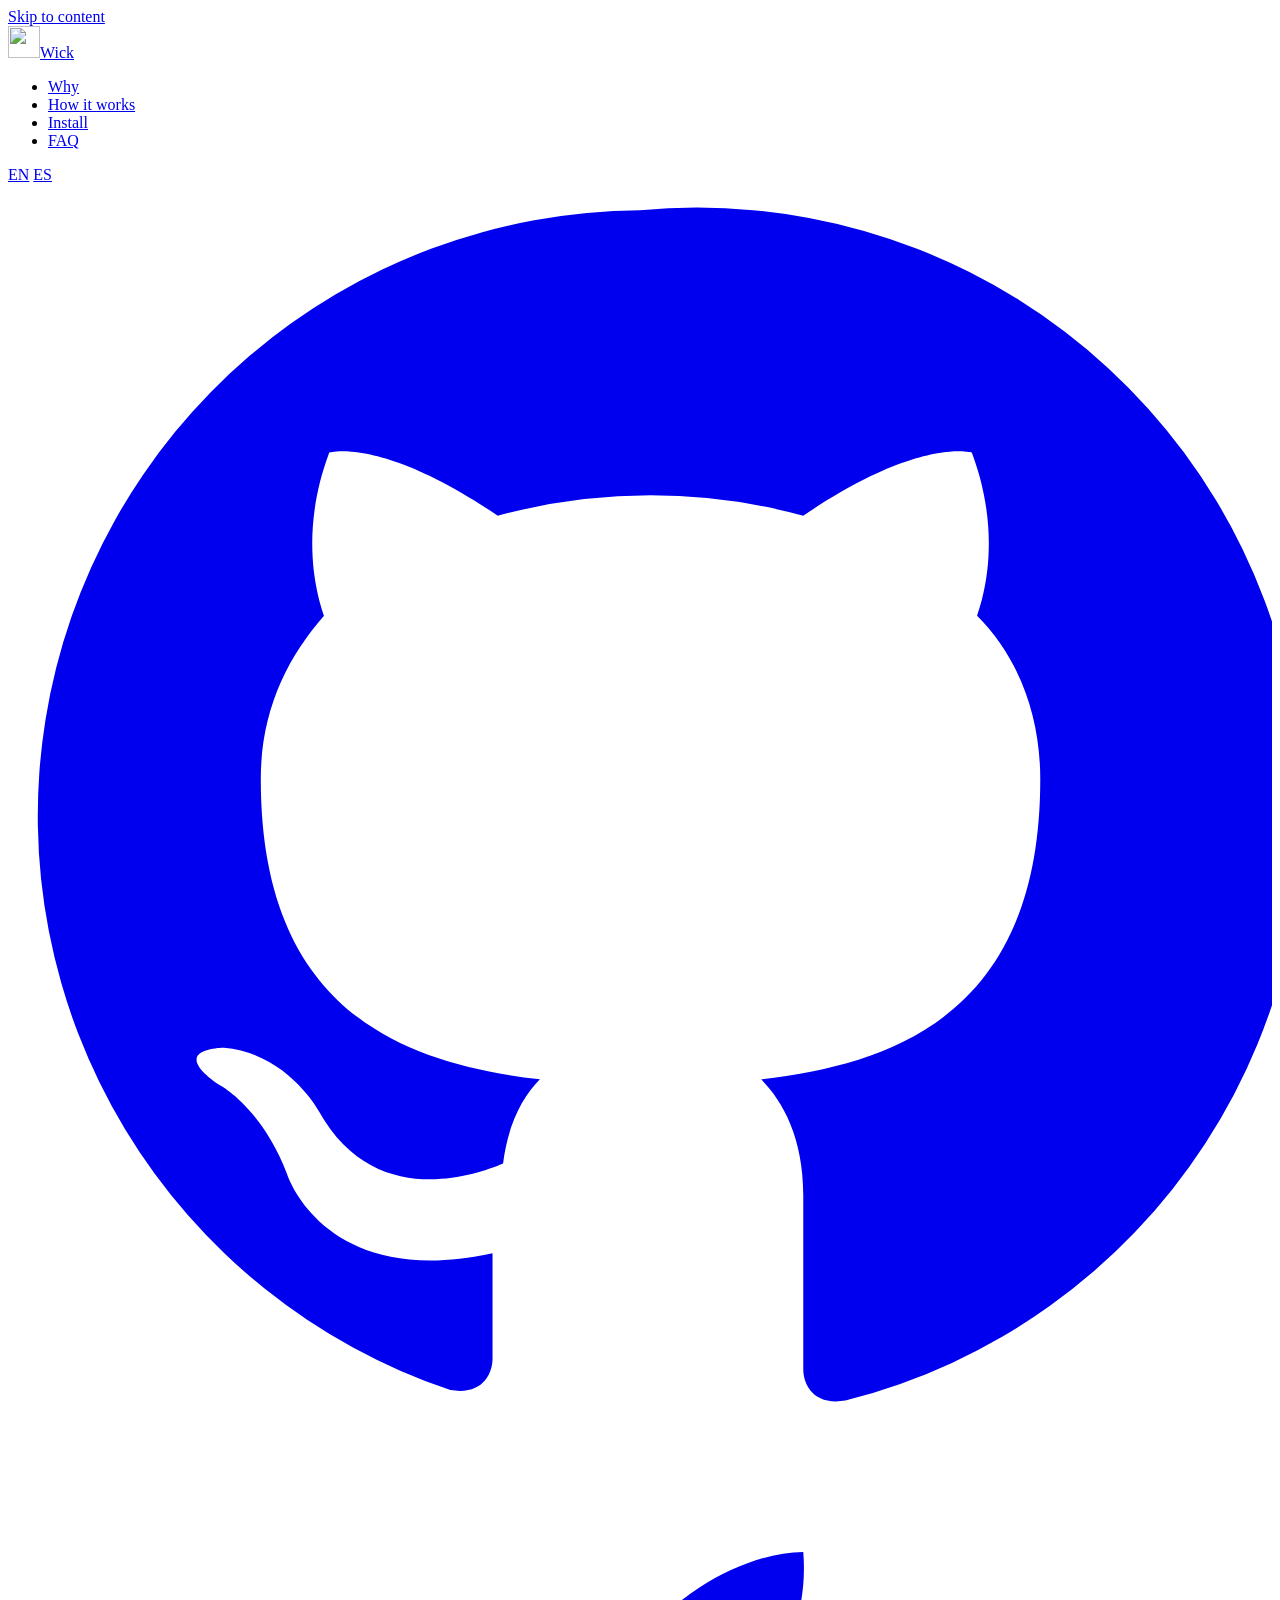
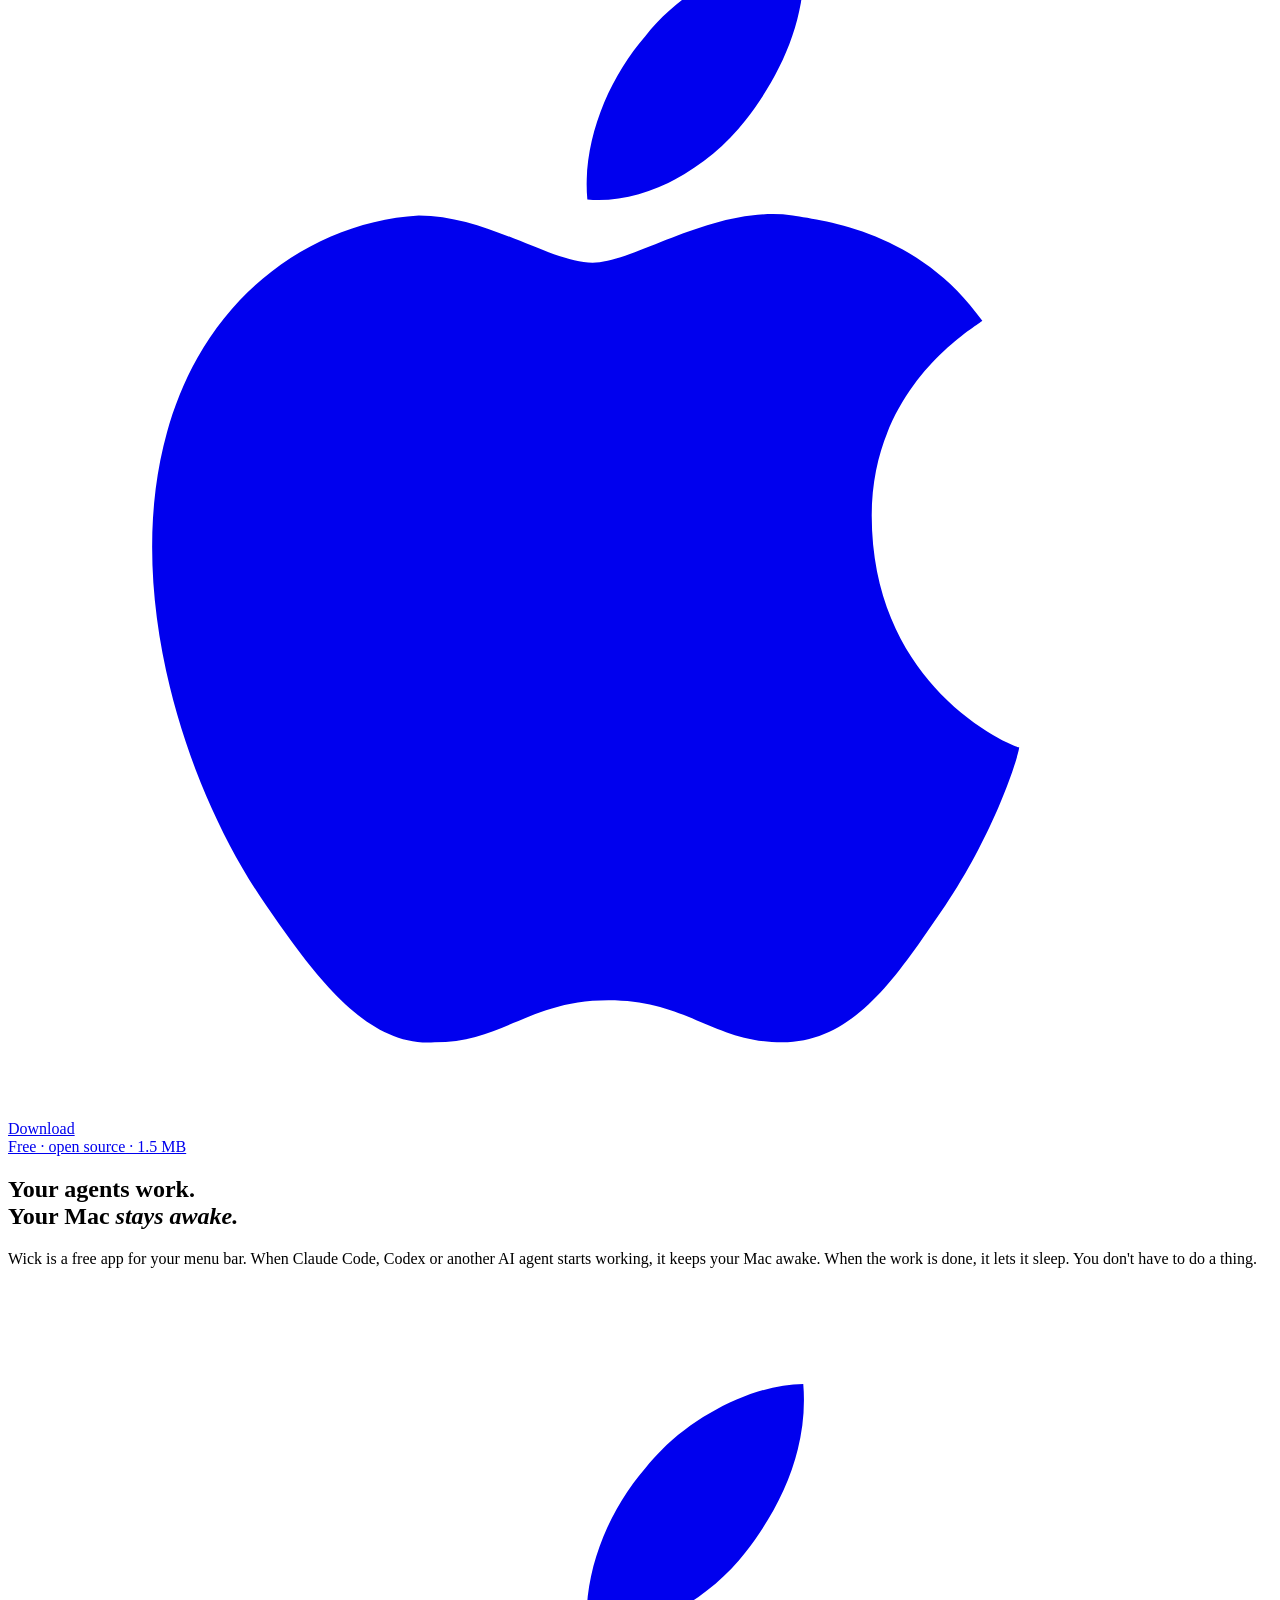
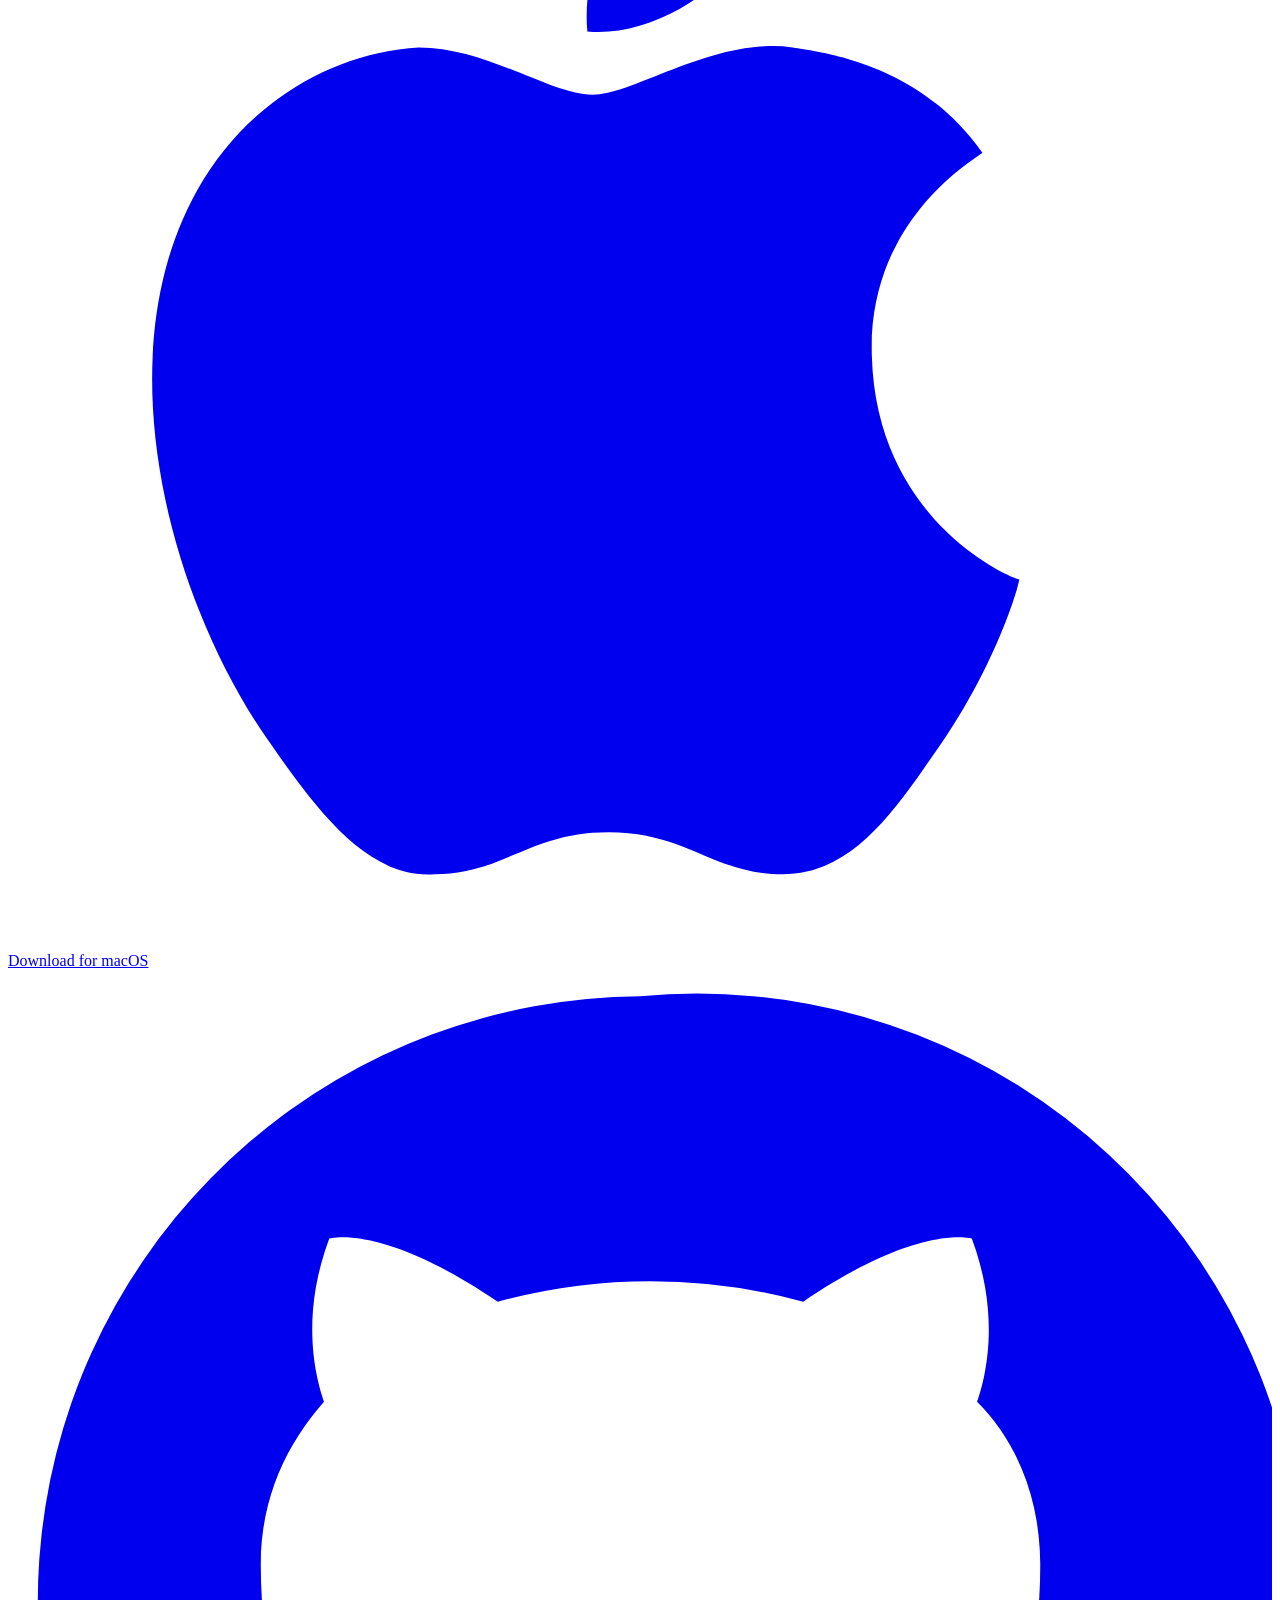
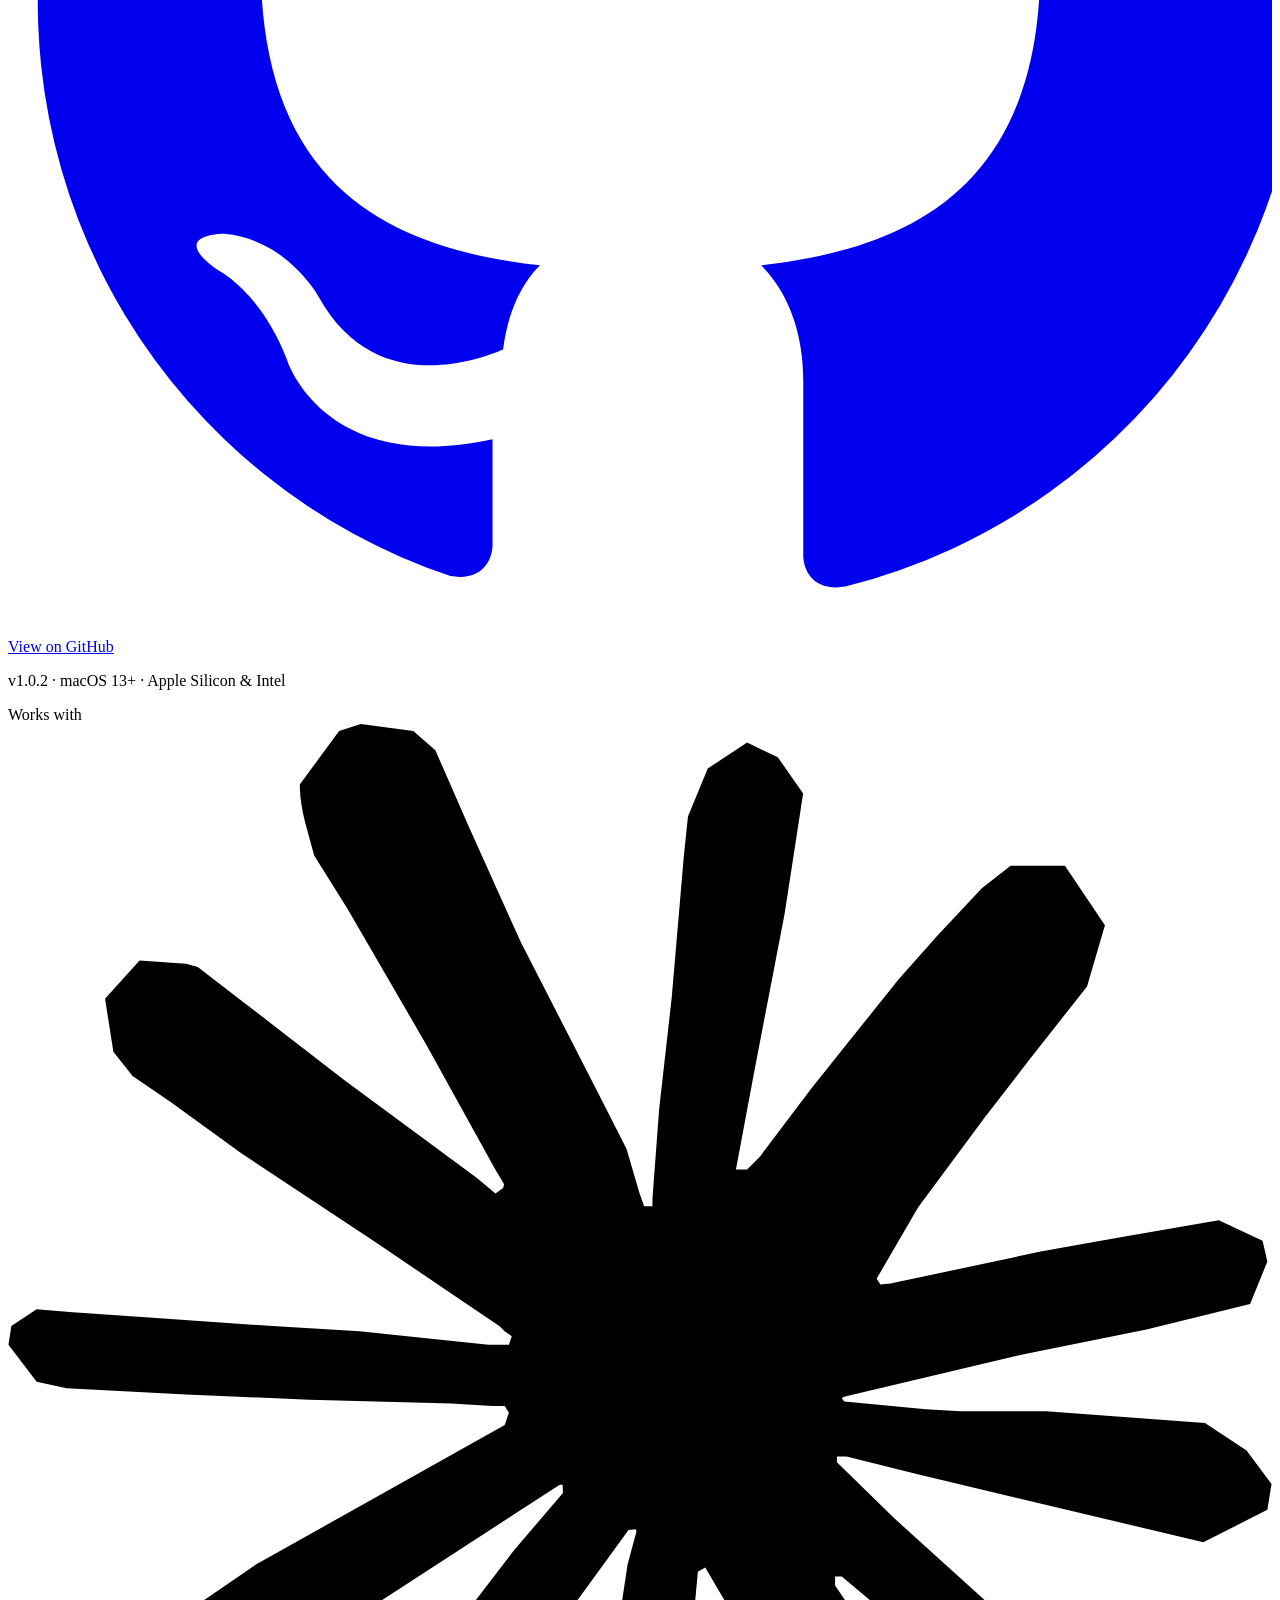
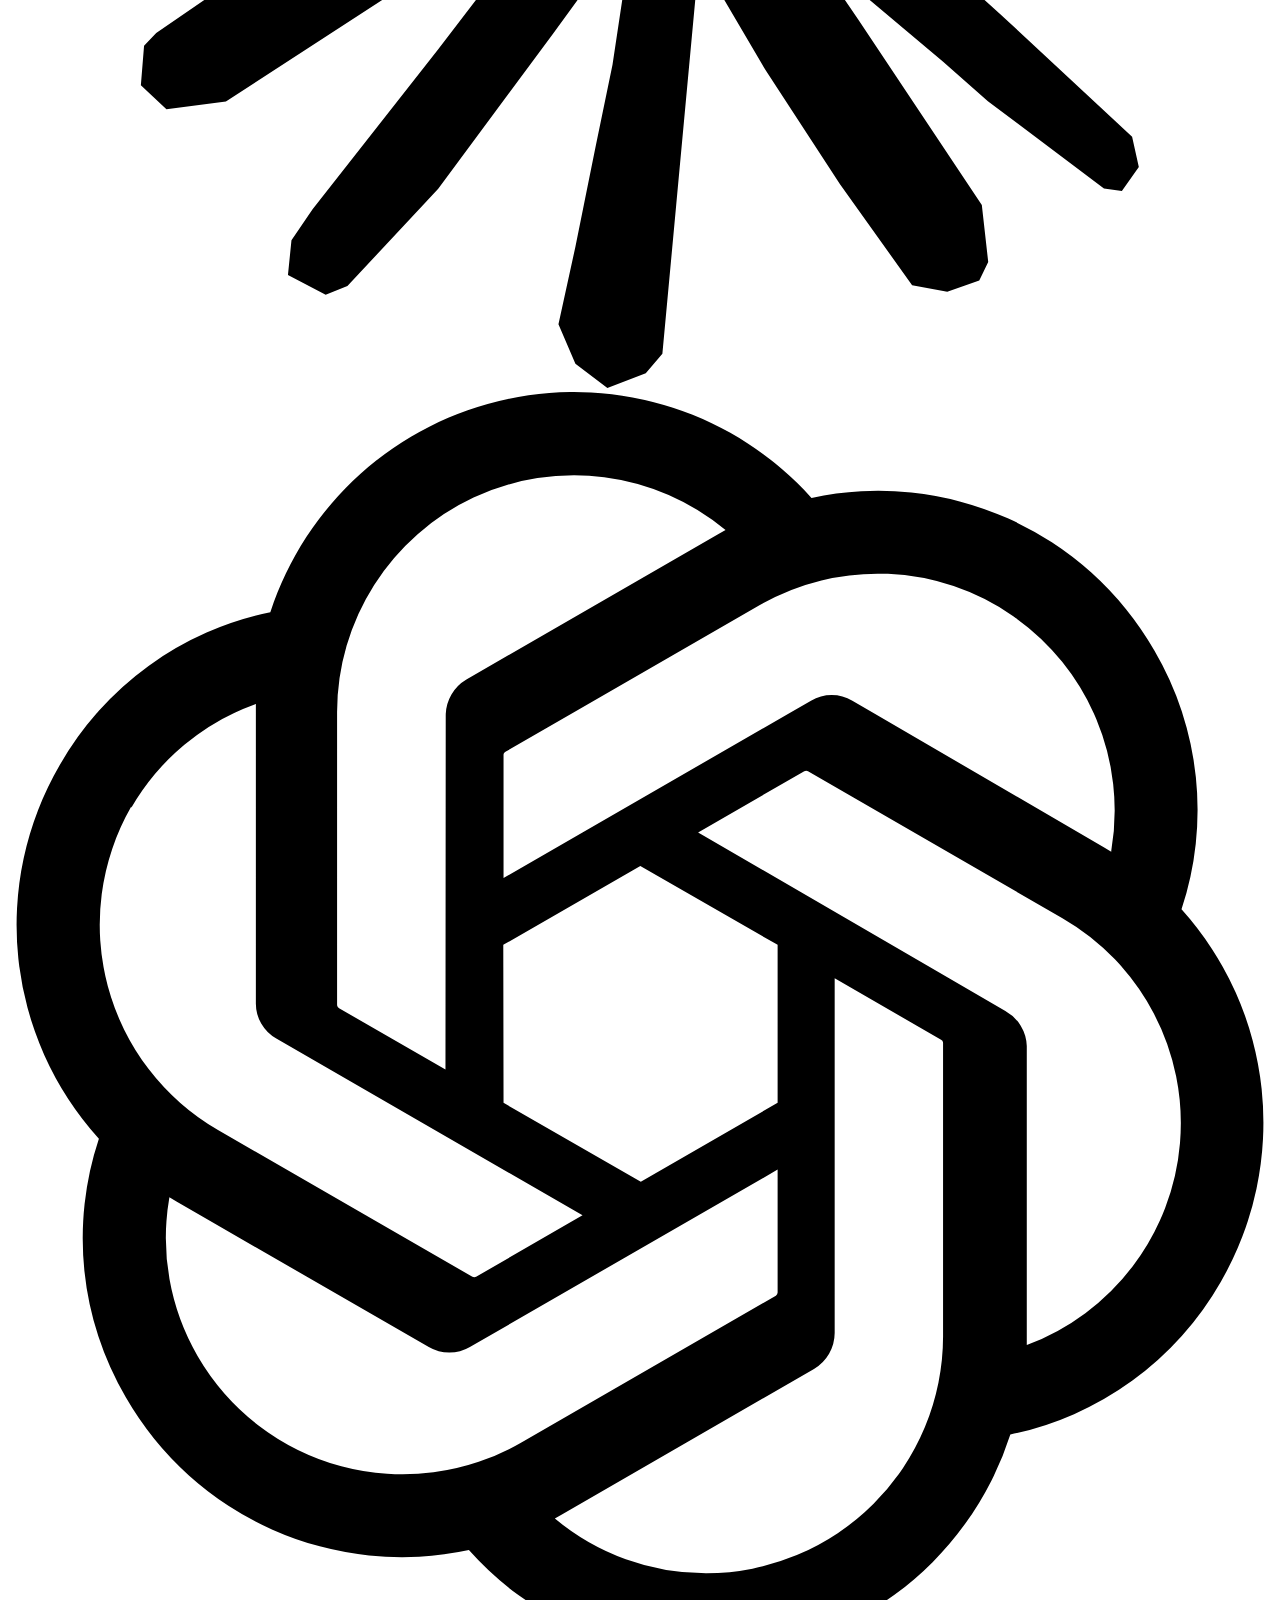
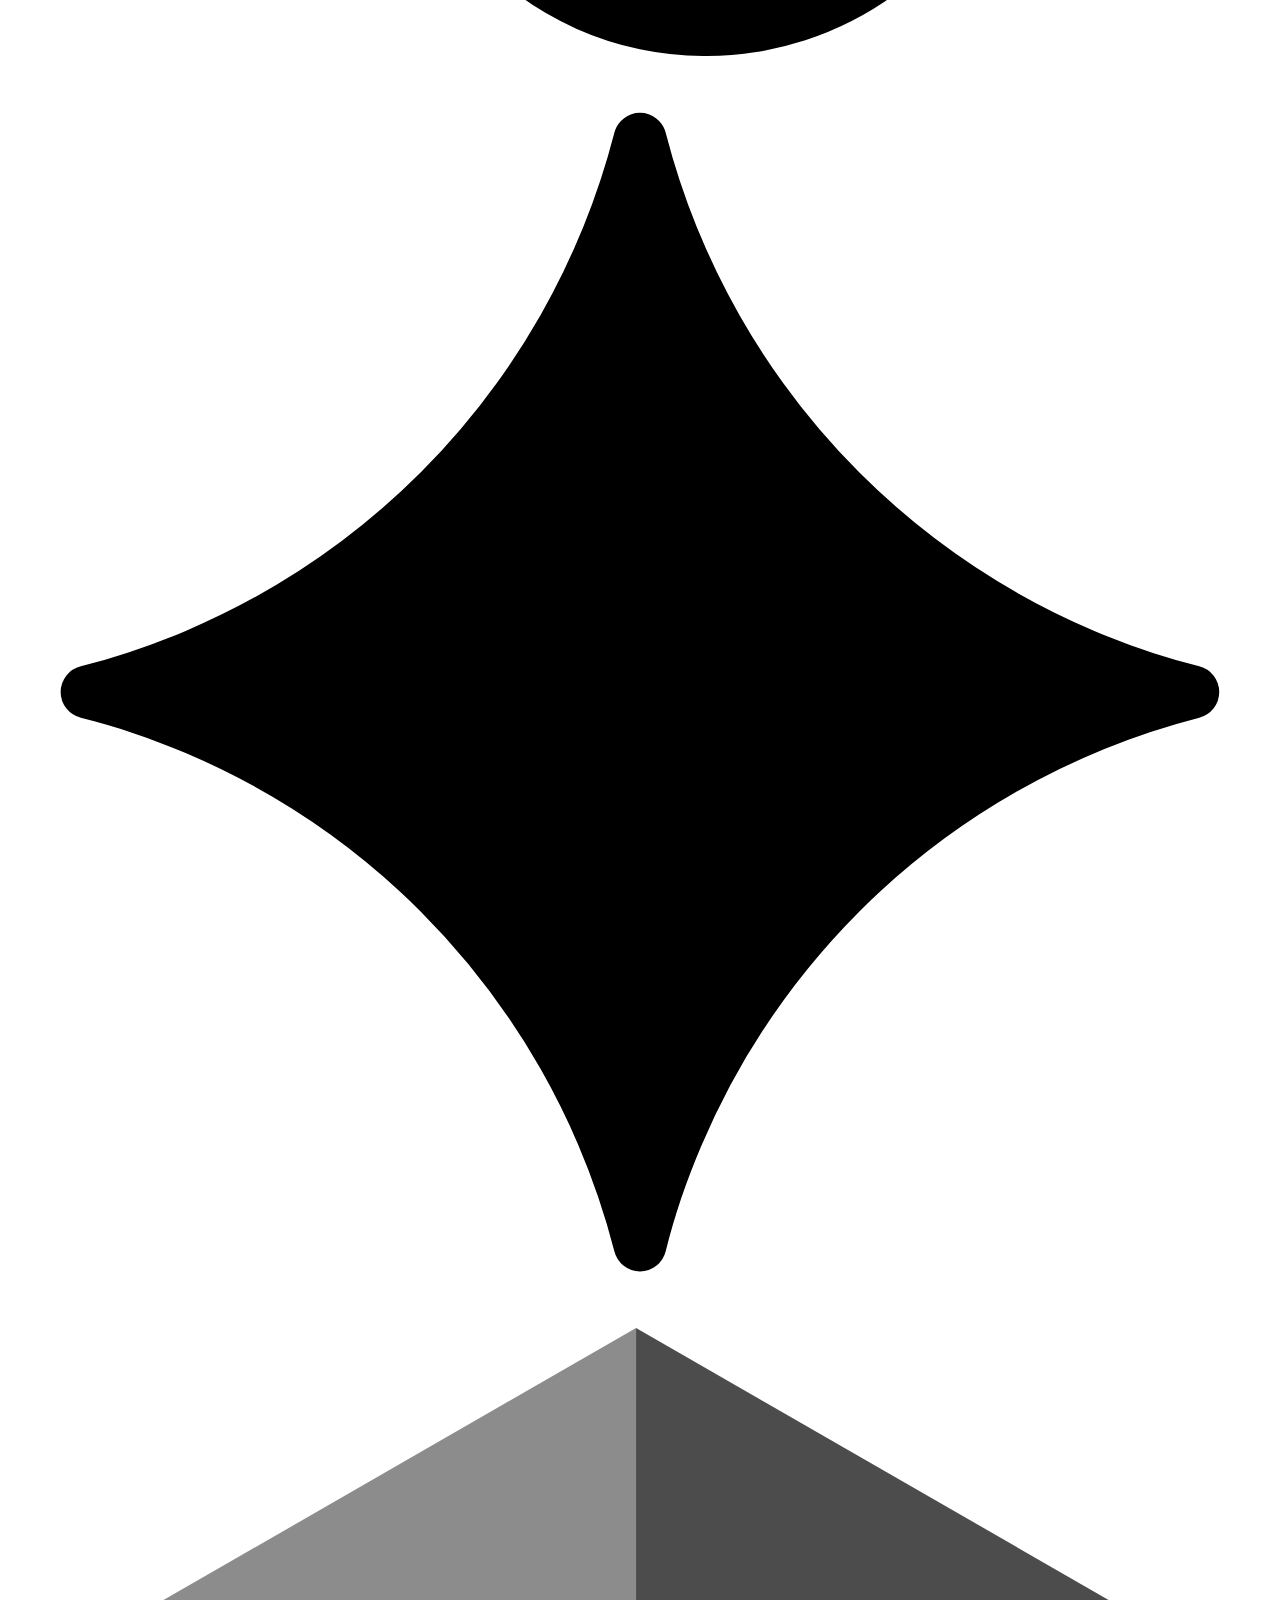
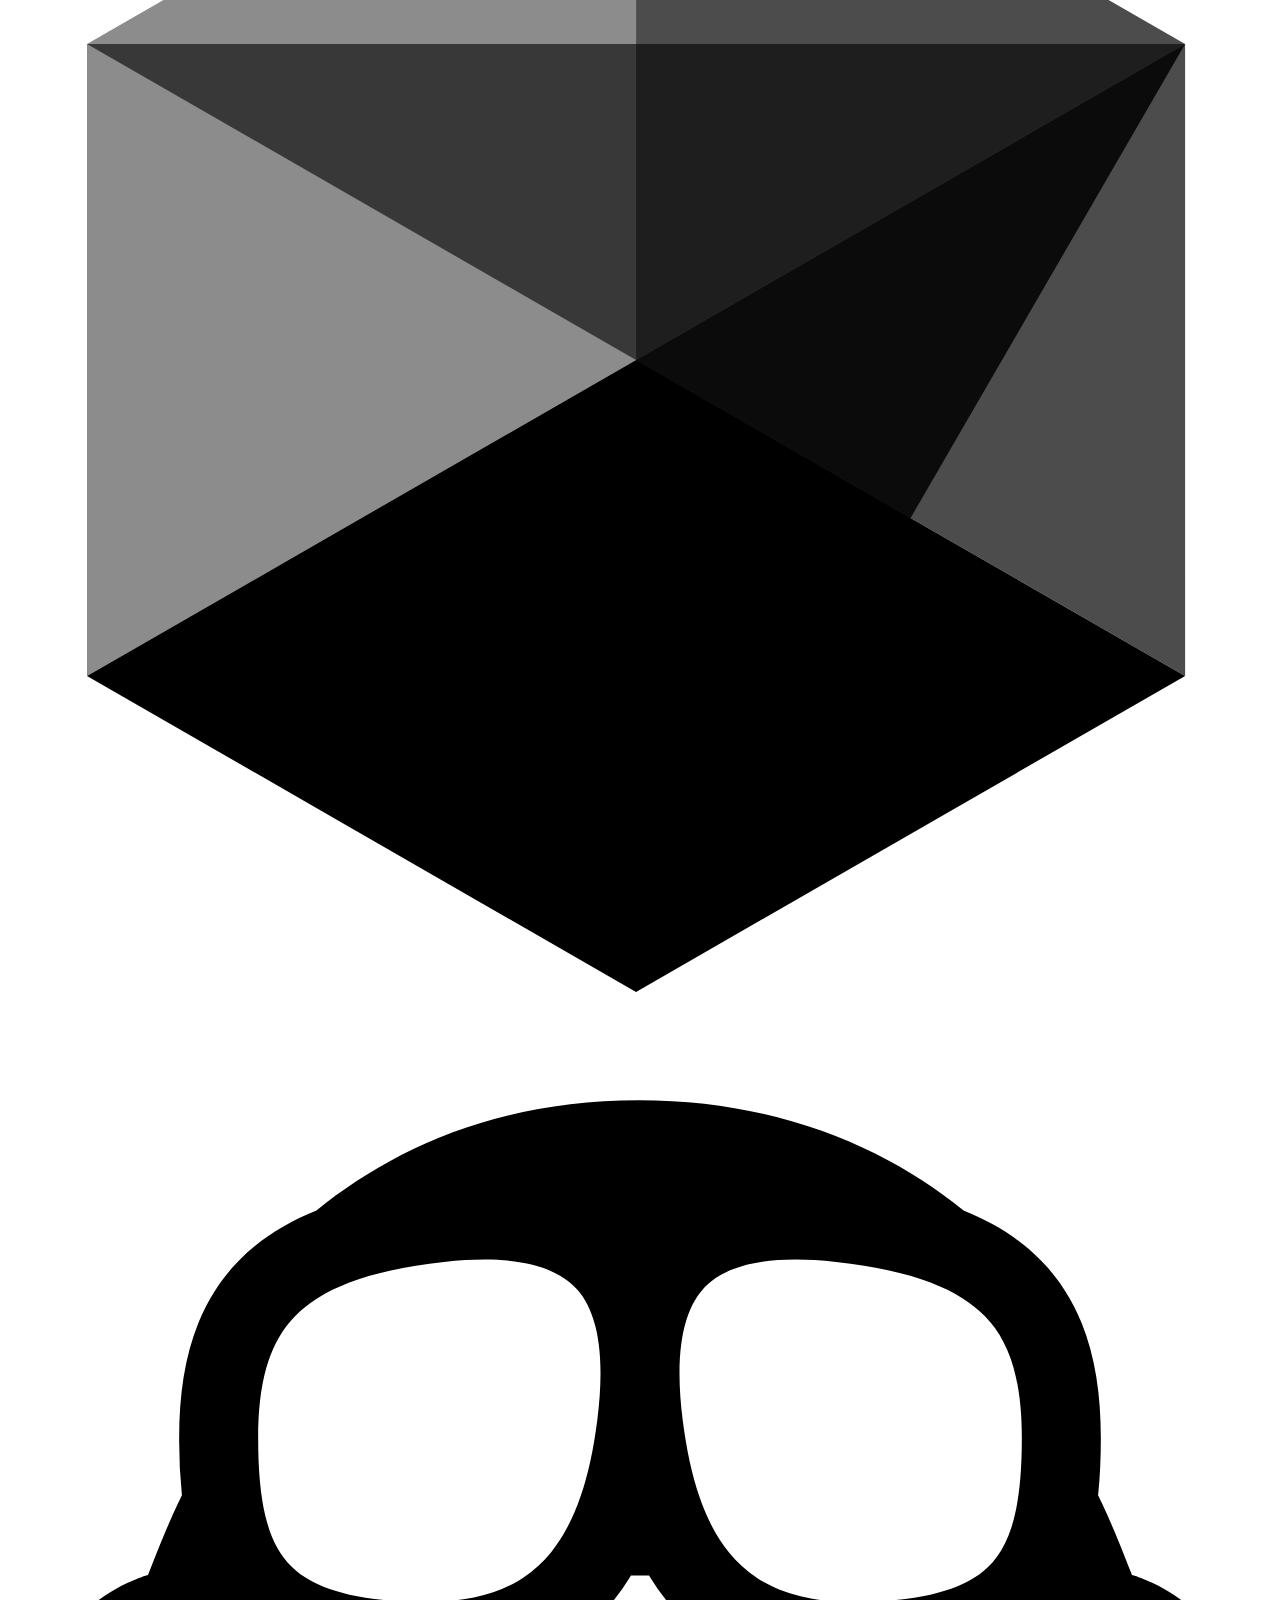
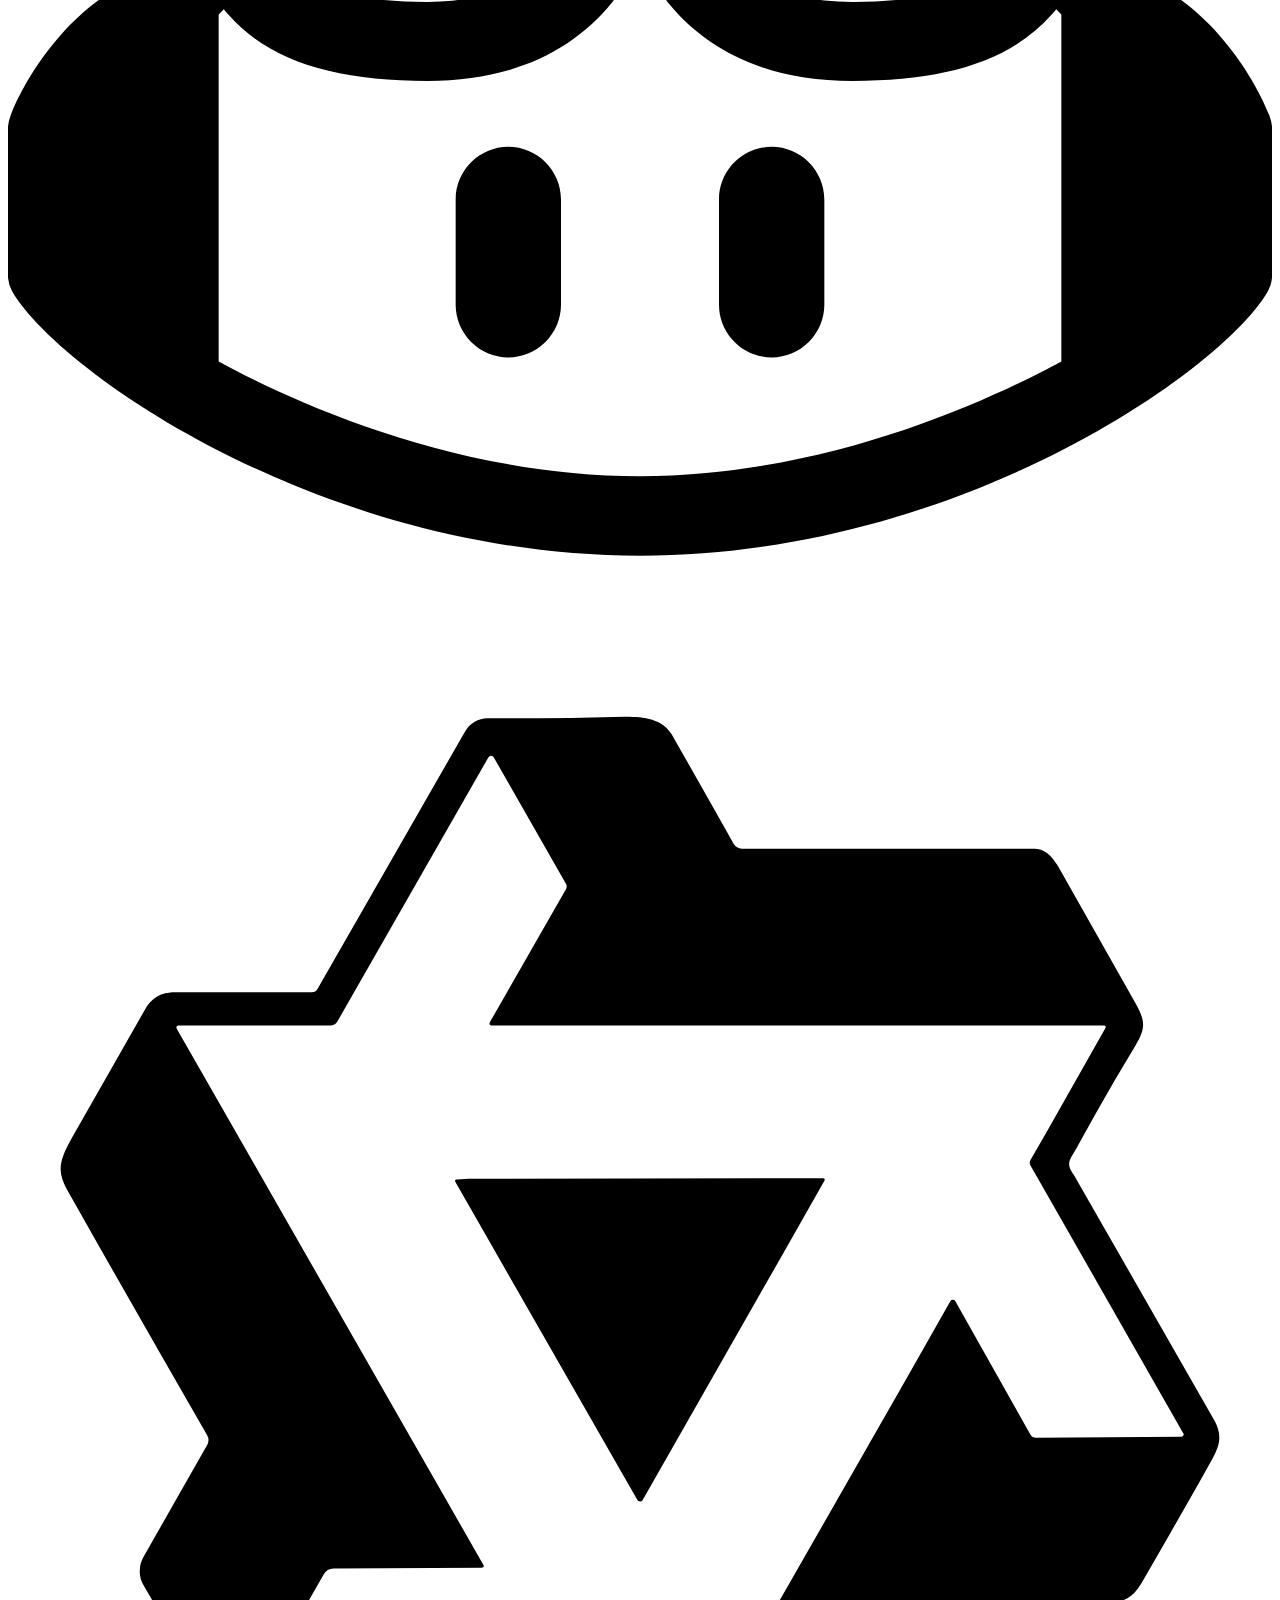
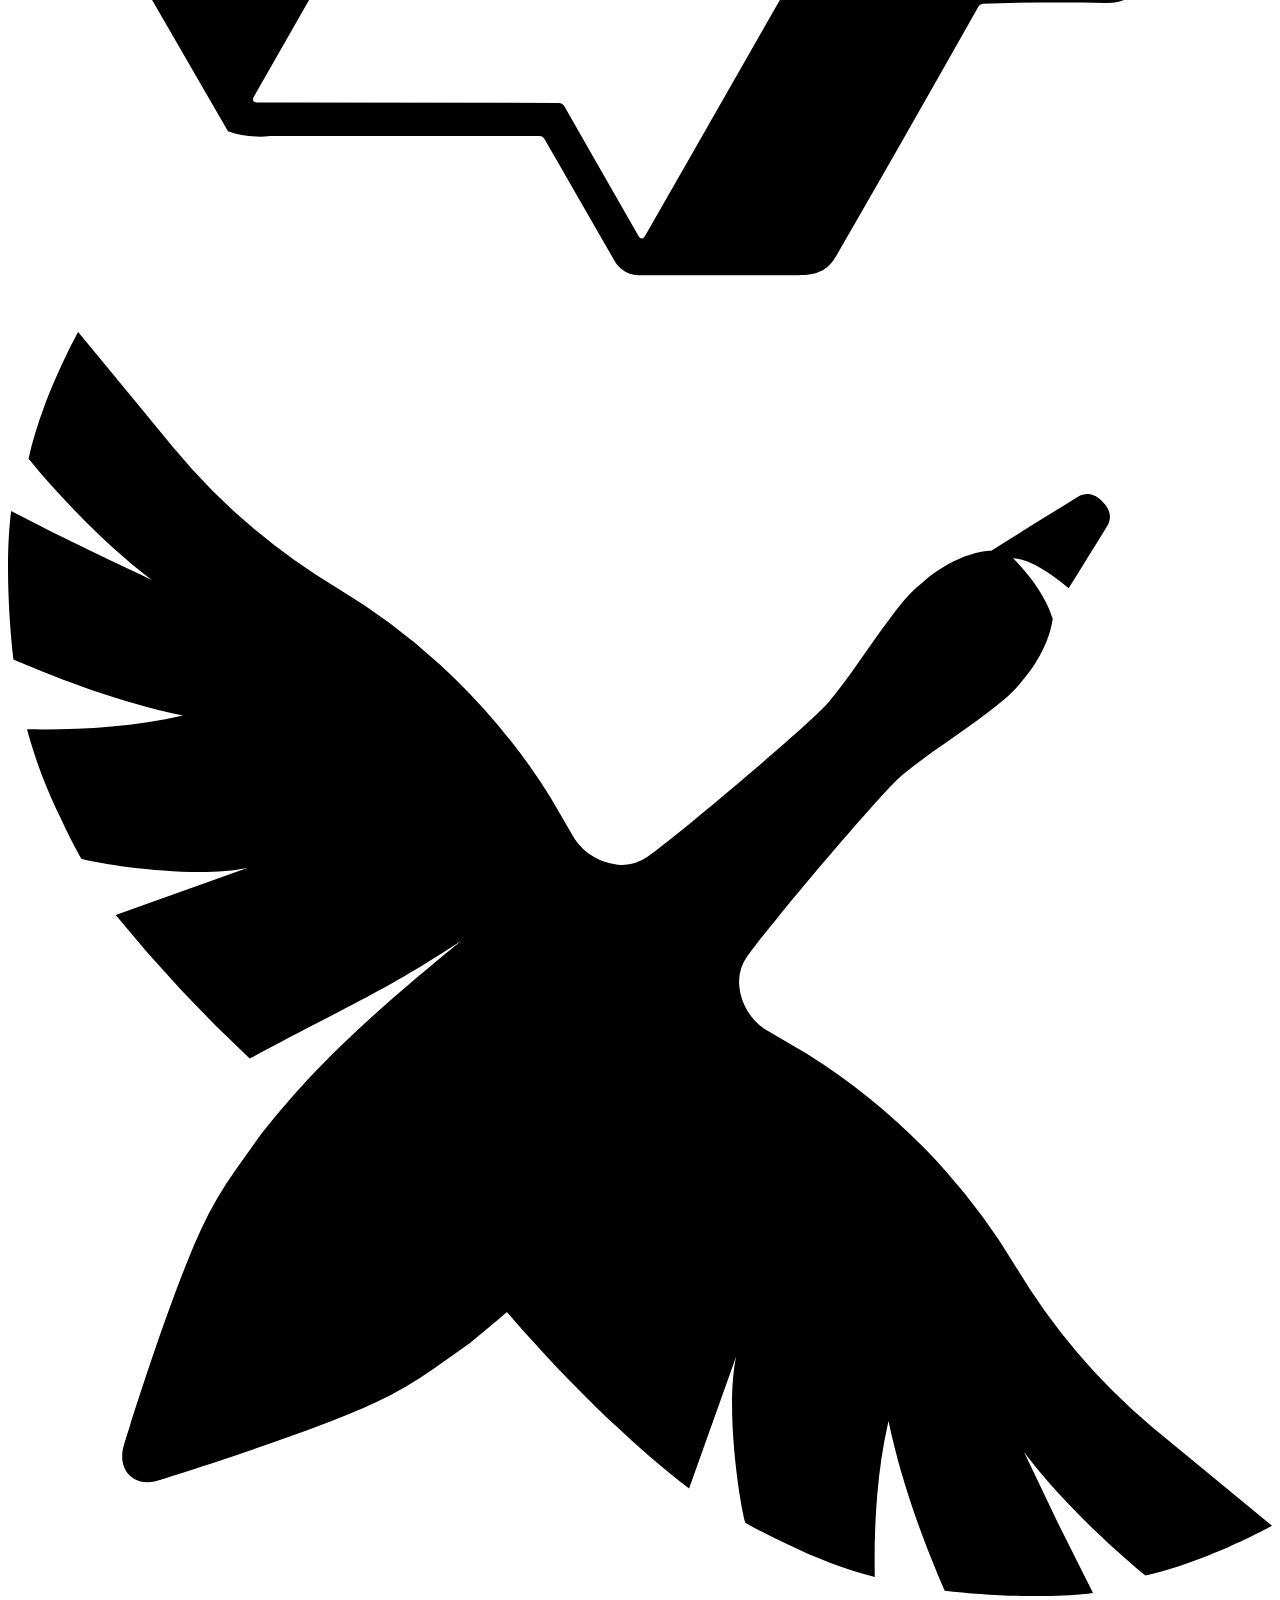
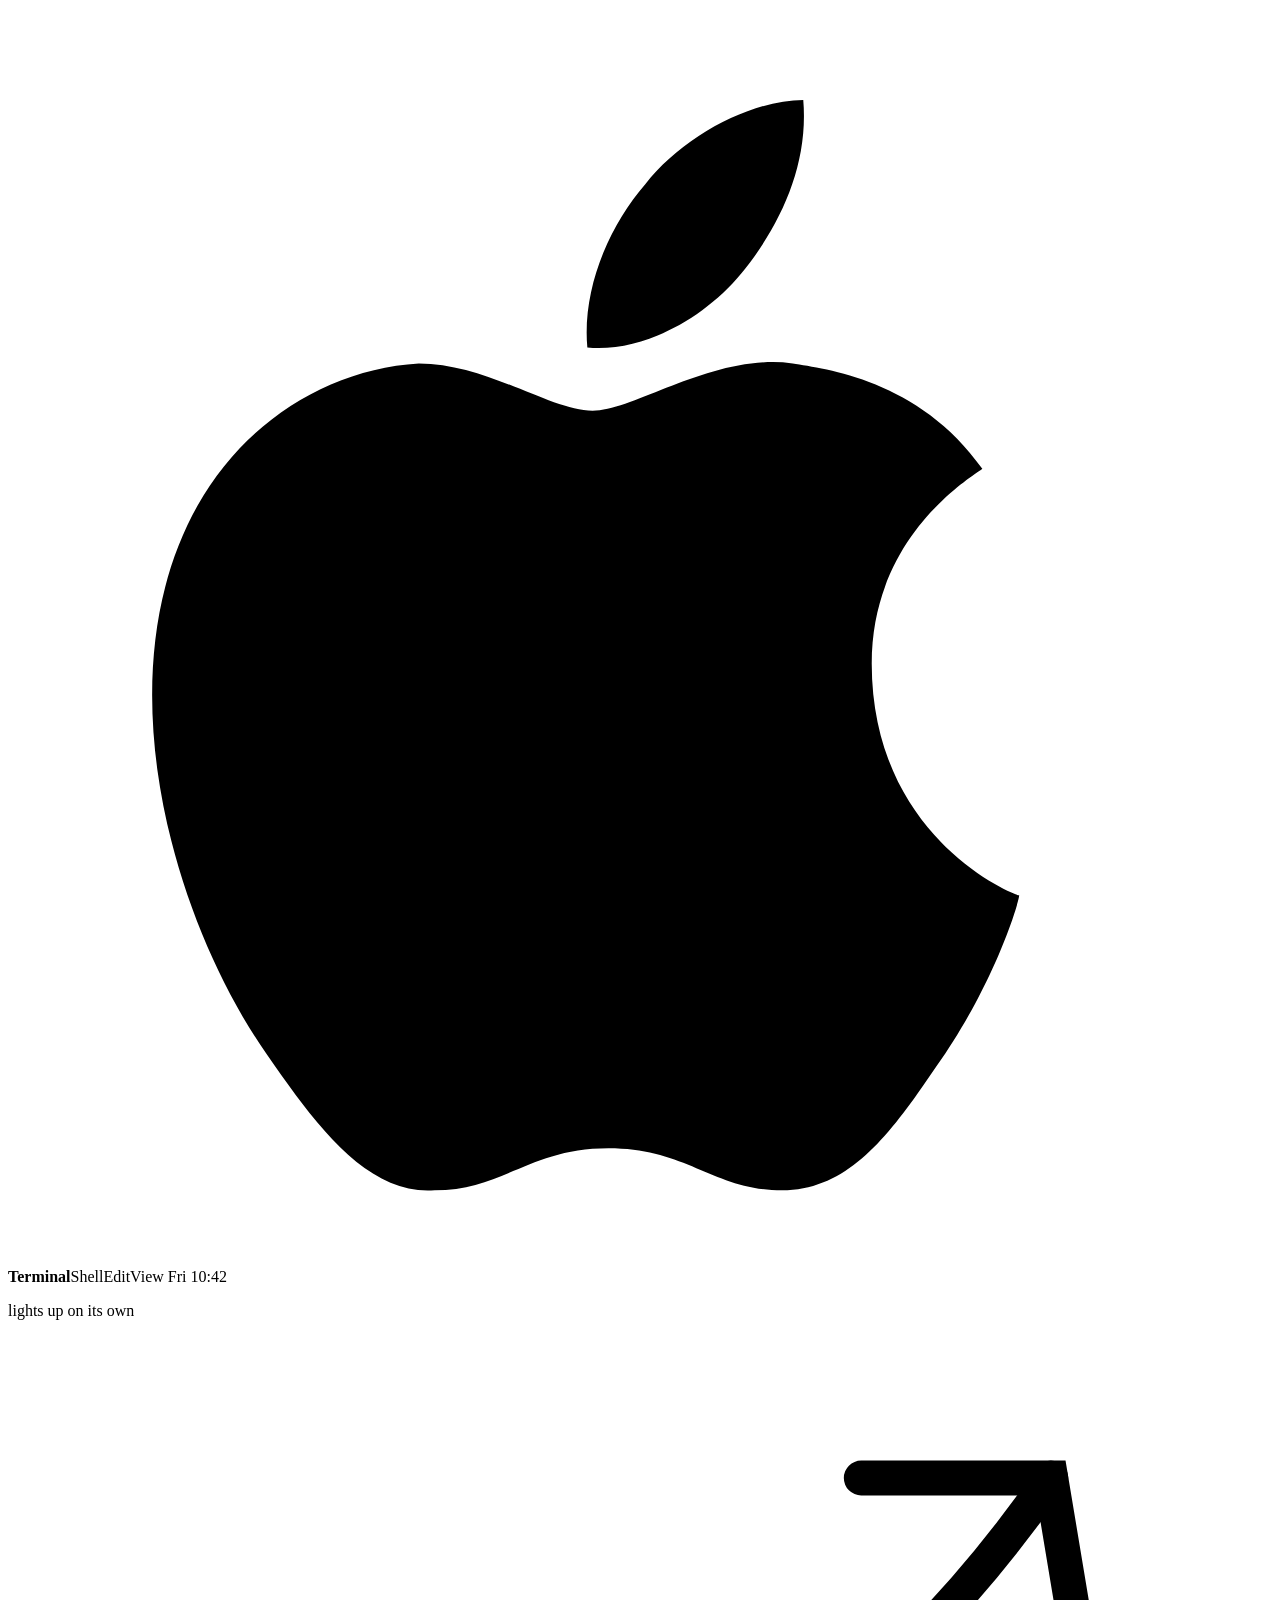
==== commit 59ccf8a2: "Wick 1.0.2: the real candle in the menu bar, clearer timer - Animated clay candle in the menu bar (p" ====
--- a/site/index.html
+++ b/site/index.html
@@ -17,7 +17,7 @@
 <link rel="preconnect" href="https://fonts.googleapis.com">
 <link rel="preconnect" href="https://fonts.gstatic.com" crossorigin>
 <link rel="stylesheet" href="https://fonts.googleapis.com/css2?family=Caveat:wght@500;600&amp;family=JetBrains+Mono:wght@400;500&amp;display=swap">
-<link rel="stylesheet" href="/assets/site.css?v=12">
+<link rel="stylesheet" href="/assets/site.css?v=15">
 <meta property="og:type" content="website">
 <meta property="og:site_name" content="Wick by Cometa Labs">
 <meta property="og:title" content="Wick · Keep your Mac awake while AI agents work">
@@ -57,8 +57,8 @@
    "screenshot": "https://wick.cometalabs.io/og.png",
    "applicationCategory": "DeveloperApplication",
    "operatingSystem": "macOS 13+",
-   "softwareVersion": "1.0.1",
-   "fileSize": "1.4 MB",
+   "softwareVersion": "1.0.2",
+   "fileSize": "1.5 MB",
    "license": "https://opensource.org/licenses/MIT",
    "isAccessibleForFree": true,
    "downloadUrl": "https://github.com/CometaLabs/wick/releases/latest/download/Wick.zip",
@@ -193,14 +193,14 @@
 <main id="main">
   <section class="hero" aria-labelledby="title">
     <div class="wrap center">
-      <a class="pill" href="https://github.com/CometaLabs/wick/releases/latest"><span class="spark"></span>Free · open source · 1.4 MB</a>
+      <a class="pill" href="https://github.com/CometaLabs/wick/releases/latest"><span class="spark"></span>Free · open source · 1.5 MB</a>
       <h1 id="title">Your agents work.<br>Your Mac <em>stays awake.</em></h1>
       <p class="lead">Wick is a free app for your menu bar. When Claude Code, Codex or another AI agent starts working, it keeps your Mac awake. When the work is done, it lets it sleep. You don't have to do a thing.</p>
       <div class="actions">
         <a class="btn primary" href="https://github.com/CometaLabs/wick/releases/latest/download/Wick.zip"><svg viewBox="0 0 24 24" fill="currentColor" aria-hidden="true"><path d="M16.4 12.6c0-2.5 2-3.6 2.1-3.7-1.2-1.7-3-1.9-3.6-2-1.5-.2-3 .9-3.8.9s-2-.9-3.3-.9C6.1 7 4.5 8 3.6 9.6c-1.8 3.2-.5 7.8 1.3 10.4.9 1.3 1.9 2.7 3.2 2.6 1.3 0 1.8-.8 3.3-.8s2 .8 3.3.8c1.4 0 2.2-1.3 3.1-2.6 1-1.5 1.4-2.9 1.4-3-.1 0-2.8-1.1-2.8-4.4zM14 5.1c.7-.9 1.2-2 1.1-3.2-1 0-2.3.7-3 1.6-.7.8-1.2 2-1.1 3.1 1.1.1 2.3-.6 3-1.5z"/></svg>Download for macOS</a>
         <a class="btn ghost" href="https://github.com/CometaLabs/wick"><svg viewBox="0 0 24 24" fill="currentColor" aria-hidden="true"><path d="M12 .5a11.5 11.5 0 0 0-3.6 22.4c.6.1.8-.3.8-.6v-2c-3.2.7-3.9-1.5-3.9-1.5-.5-1.3-1.3-1.7-1.3-1.7-1-.7.1-.7.1-.7 1.2.1 1.8 1.2 1.8 1.2 1 1.8 2.8 1.3 3.5 1 .1-.8.4-1.3.7-1.6-2.6-.3-5.3-1.3-5.3-5.7 0-1.3.5-2.3 1.2-3.1-.1-.3-.5-1.5.1-3.1 0 0 1-.3 3.2 1.2a11 11 0 0 1 5.8 0c2.2-1.5 3.2-1.2 3.2-1.2.6 1.6.2 2.8.1 3.1.8.8 1.2 1.9 1.2 3.1 0 4.4-2.7 5.4-5.3 5.7.4.4.8 1.1.8 2.2v3.3c0 .3.2.7.8.6A11.5 11.5 0 0 0 12 .5z"/></svg>View on GitHub</a>
       </div>
-      <p class="mono">v1.0.1 · macOS 13+ · Apple Silicon &amp; Intel</p>
+      <p class="mono">v1.0.2 · macOS 13+ · Apple Silicon &amp; Intel</p>
       <div class="hero-logos"><span>Works with</span><span class="hl" title="Claude Code"><svg viewBox="0 0 24 24" fill="currentColor" aria-hidden="true"><path d="m4.7144 15.9555 4.7174-2.6471.079-.2307-.079-.1275h-.2307l-.7893-.0486-2.6956-.0729-2.3375-.0971-2.2646-.1214-.5707-.1215-.5343-.7042.0546-.3522.4797-.3218.686.0608 1.5179.1032 2.2767.1578 1.6514.0972 2.4468.255h.3886l.0546-.1579-.1336-.0971-.1032-.0972L6.973 9.8356l-2.55-1.6879-1.3356-.9714-.7225-.4918-.3643-.4614-.1578-1.0078.6557-.7225.8803.0607.2246.0607.8925.686 1.9064 1.4754 2.4893 1.8336.3643.3035.1457-.1032.0182-.0728-.164-.2733-1.3539-2.4467-1.445-2.4893-.6435-1.032-.17-.6194c-.0607-.255-.1032-.4674-.1032-.7285L6.287.1335 6.6997 0l.9957.1336.419.3642.6192 1.4147 1.0018 2.2282 1.5543 3.0296.4553.8985.2429.8318.091.255h.1579v-.1457l.1275-1.706.2368-2.0947.2307-2.6957.0789-.7589.3764-.9107.7468-.4918.5828.2793.4797.686-.0668.4433-.2853 1.8517-.5586 2.9021-.3643 1.9429h.2125l.2429-.2429.9835-1.3053 1.6514-2.0643.7286-.8196.85-.9046.5464-.4311h1.0321l.759 1.1293-.34 1.1657-1.0625 1.3478-.8804 1.1414-1.2628 1.7-.7893 1.36.0729.1093.1882-.0183 2.8535-.607 1.5421-.2794 1.8396-.3157.8318.3886.091.3946-.3278.8075-1.967.4857-2.3072.4614-3.4364.8136-.0425.0304.0486.0607 1.5482.1457.6618.0364h1.621l3.0175.2247.7892.522.4736.6376-.079.4857-1.2142.6193-1.6393-.3886-3.825-.9107-1.3113-.3279h-.1822v.1093l1.0929 1.0686 2.0035 1.8092 2.5075 2.3314.1275.5768-.3218.4554-.34-.0486-2.2039-1.6575-.85-.7468-1.9246-1.621h-.1275v.17l.4432.6496 2.3436 3.5214.1214 1.0807-.17.3521-.6071.2125-.6679-.1214-1.3721-1.9246L14.38 17.959l-1.1414-1.9428-.1397.079-.674 7.2552-.3156.3703-.7286.2793-.6071-.4614-.3218-.7468.3218-1.4753.3886-1.9246.3157-1.53.2853-1.9004.17-.6314-.0121-.0425-.1397.0182-1.4328 1.9672-2.1796 2.9446-1.7243 1.8456-.4128.164-.7164-.3704.0667-.6618.4008-.5889 2.386-3.0357 1.4389-1.882.929-1.0868-.0062-.1579h-.0546l-6.3385 4.1164-1.1293.1457-.4857-.4554.0608-.7467.2307-.2429 1.9064-1.3114Z"/></svg></span><span class="hl" title="Codex"><svg viewBox="0 0 24 24" fill="currentColor" aria-hidden="true"><path d="M22.2819 9.8211a5.9847 5.9847 0 0 0-.5157-4.9108 6.0462 6.0462 0 0 0-6.5098-2.9A6.0651 6.0651 0 0 0 4.9807 4.1818a5.9847 5.9847 0 0 0-3.9977 2.9 6.0462 6.0462 0 0 0 .7427 7.0966 5.98 5.98 0 0 0 .511 4.9107 6.051 6.051 0 0 0 6.5146 2.9001A5.9847 5.9847 0 0 0 13.2599 24a6.0557 6.0557 0 0 0 5.7718-4.2058 5.9894 5.9894 0 0 0 3.9977-2.9001 6.0557 6.0557 0 0 0-.7475-7.0729zm-9.022 12.6081a4.4755 4.4755 0 0 1-2.8764-1.0408l.1419-.0804 4.7783-2.7582a.7948.7948 0 0 0 .3927-.6813v-6.7369l2.02 1.1686a.071.071 0 0 1 .038.052v5.5826a4.504 4.504 0 0 1-4.4945 4.4944zm-9.6607-4.1254a4.4708 4.4708 0 0 1-.5346-3.0137l.142.0852 4.783 2.7582a.7712.7712 0 0 0 .7806 0l5.8428-3.3685v2.3324a.0804.0804 0 0 1-.0332.0615L9.74 19.9502a4.4992 4.4992 0 0 1-6.1408-1.6464zM2.3408 7.8956a4.485 4.485 0 0 1 2.3655-1.9728V11.6a.7664.7664 0 0 0 .3879.6765l5.8144 3.3543-2.0201 1.1685a.0757.0757 0 0 1-.071 0l-4.8303-2.7865A4.504 4.504 0 0 1 2.3408 7.872zm16.5963 3.8558L13.1038 8.364 15.1192 7.2a.0757.0757 0 0 1 .071 0l4.8303 2.7913a4.4944 4.4944 0 0 1-.6765 8.1042v-5.6772a.79.79 0 0 0-.407-.667zm2.0107-3.0231l-.142-.0852-4.7735-2.7818a.7759.7759 0 0 0-.7854 0L9.409 9.2297V6.8974a.0662.0662 0 0 1 .0284-.0615l4.8303-2.7866a4.4992 4.4992 0 0 1 6.6802 4.66zM8.3065 12.863l-2.02-1.1638a.0804.0804 0 0 1-.038-.0567V6.0742a4.4992 4.4992 0 0 1 7.3757-3.4537l-.142.0805L8.704 5.459a.7948.7948 0 0 0-.3927.6813zm1.0976-2.3654l2.602-1.4998 2.6069 1.4998v2.9994l-2.5974 1.4997-2.6067-1.4997Z"/></svg></span><span class="hl" title="Gemini CLI"><svg viewBox="0 0 24 24" fill="currentColor" fill-rule="evenodd" aria-hidden="true"><path d="M20.616 10.835a14.147 14.147 0 01-4.45-3.001 14.111 14.111 0 01-3.678-6.452.503.503 0 00-.975 0 14.134 14.134 0 01-3.679 6.452 14.155 14.155 0 01-4.45 3.001c-.65.28-1.318.505-2.002.678a.502.502 0 000 .975c.684.172 1.35.397 2.002.677a14.147 14.147 0 014.45 3.001 14.112 14.112 0 013.679 6.453.502.502 0 00.975 0c.172-.685.397-1.351.677-2.003a14.145 14.145 0 013.001-4.45 14.113 14.113 0 016.453-3.678.503.503 0 000-.975 13.245 13.245 0 01-2.003-.678z"/></svg></span><span class="hl" title="Cursor Agent"><svg viewBox="0 0 24 24" fill="currentColor" aria-hidden="true"><path fill-opacity="1" d="M11.925 24l10.425-6-10.425-6L1.5 18l10.425 6z"/><path fill-opacity=".7" d="M22.35 18V6L11.925 0v12l10.425 6z"/><path fill-opacity=".45" d="M11.925 0L1.5 6v12l10.425-6V0z"/><path fill-opacity=".85" d="M22.35 6L11.925 24V12L22.35 6z"/><path fill-opacity=".6" d="M22.35 6l-10.425 6L1.5 6h20.85z"/></svg></span><span class="hl" title="Copilot CLI"><svg viewBox="0 0 24 24" fill="currentColor" aria-hidden="true"><path d="M23.922 16.997C23.061 18.492 18.063 22.02 12 22.02 5.937 22.02.939 18.492.078 16.997A.641.641 0 0 1 0 16.741v-2.869a.883.883 0 0 1 .053-.22c.372-.935 1.347-2.292 2.605-2.656.167-.429.414-1.055.644-1.517a10.098 10.098 0 0 1-.052-1.086c0-1.331.282-2.499 1.132-3.368.397-.406.89-.717 1.474-.952C7.255 2.937 9.248 1.98 11.978 1.98c2.731 0 4.767.957 6.166 2.093.584.235 1.077.546 1.474.952.85.869 1.132 2.037 1.132 3.368 0 .368-.014.733-.052 1.086.23.462.477 1.088.644 1.517 1.258.364 2.233 1.721 2.605 2.656a.841.841 0 0 1 .053.22v2.869a.641.641 0 0 1-.078.256Zm-11.75-5.992h-.344a4.359 4.359 0 0 1-.355.508c-.77.947-1.918 1.492-3.508 1.492-1.725 0-2.989-.359-3.782-1.259a2.137 2.137 0 0 1-.085-.104L4 11.746v6.585c1.435.779 4.514 2.179 8 2.179 3.486 0 6.565-1.4 8-2.179v-6.585l-.098-.104s-.033.045-.085.104c-.793.9-2.057 1.259-3.782 1.259-1.59 0-2.738-.545-3.508-1.492a4.359 4.359 0 0 1-.355-.508Zm2.328 3.25c.549 0 1 .451 1 1v2c0 .549-.451 1-1 1-.549 0-1-.451-1-1v-2c0-.549.451-1 1-1Zm-5 0c.549 0 1 .451 1 1v2c0 .549-.451 1-1 1-.549 0-1-.451-1-1v-2c0-.549.451-1 1-1Zm3.313-6.185c.136 1.057.403 1.913.878 2.497.442.544 1.134.938 2.344.938 1.573 0 2.292-.337 2.657-.751.384-.435.558-1.15.558-2.361 0-1.14-.243-1.847-.705-2.319-.477-.488-1.319-.862-2.824-1.025-1.487-.161-2.192.138-2.533.529-.269.307-.437.808-.438 1.578v.021c0 .265.021.562.063.893Zm-1.626 0c.042-.331.063-.628.063-.894v-.02c-.001-.77-.169-1.271-.438-1.578-.341-.391-1.046-.69-2.533-.529-1.505.163-2.347.537-2.824 1.025-.462.472-.705 1.179-.705 2.319 0 1.211.175 1.926.558 2.361.365.414 1.084.751 2.657.751 1.21 0 1.902-.394 2.344-.938.475-.584.742-1.44.878-2.497Z"/></svg></span><span class="hl" title="Qwen Code"><svg viewBox="0 0 24 24" fill="currentColor" fill-rule="evenodd" aria-hidden="true"><path d="M12.604 1.34c.393.69.784 1.382 1.174 2.075a.18.18 0 00.157.091h5.552c.174 0 .322.11.446.327l1.454 2.57c.19.337.24.478.024.837-.26.43-.513.864-.76 1.3l-.367.658c-.106.196-.223.28-.04.512l2.652 4.637c.172.301.111.494-.043.77-.437.785-.882 1.564-1.335 2.34-.159.272-.352.375-.68.37-.777-.016-1.552-.01-2.327.016a.099.099 0 00-.081.05 575.097 575.097 0 01-2.705 4.74c-.169.293-.38.363-.725.364-.997.003-2.002.004-3.017.002a.537.537 0 01-.465-.271l-1.335-2.323a.09.09 0 00-.083-.049H4.982c-.285.03-.553-.001-.805-.092l-1.603-2.77a.543.543 0 01-.002-.54l1.207-2.12a.198.198 0 000-.197 550.951 550.951 0 01-1.875-3.272l-.79-1.395c-.16-.31-.173-.496.095-.965.465-.813.927-1.625 1.387-2.436.132-.234.304-.334.584-.335a338.3 338.3 0 012.589-.001.124.124 0 00.107-.063l2.806-4.895a.488.488 0 01.422-.246c.524-.001 1.053 0 1.583-.006L11.704 1c.341-.003.724.032.9.34zm-3.432.403a.06.06 0 00-.052.03L6.254 6.788a.157.157 0 01-.135.078H3.253c-.056 0-.07.025-.041.074l5.81 10.156c.025.042.013.062-.034.063l-2.795.015a.218.218 0 00-.2.116l-1.32 2.31c-.044.078-.021.118.068.118l5.716.008c.046 0 .08.02.104.061l1.403 2.454c.046.081.092.082.139 0l5.006-8.76.783-1.382a.055.055 0 01.096 0l1.424 2.53a.122.122 0 00.107.062l2.763-.02a.04.04 0 00.035-.02.041.041 0 000-.04l-2.9-5.086a.108.108 0 010-.113l.293-.507 1.12-1.977c.024-.041.012-.062-.035-.062H9.2c-.059 0-.073-.026-.043-.077l1.434-2.505a.107.107 0 000-.114L9.225 1.774a.06.06 0 00-.053-.031zm6.29 8.02c.046 0 .058.02.034.06l-.832 1.465-2.613 4.585a.056.056 0 01-.05.029.058.058 0 01-.05-.029L8.498 9.841c-.02-.034-.01-.052.028-.054l.216-.012 6.722-.012z"/></svg></span><span class="hl" title="Goose"><svg viewBox="0 0 24 24" fill="currentColor" fill-rule="evenodd" aria-hidden="true"><path d="M21.595 23.61c1.167-.254 2.405-.944 2.405-.944l-2.167-1.784a12.124 12.124 0 01-2.695-3.131 12.127 12.127 0 00-3.97-4.049l-.794-.462a1.115 1.115 0 01-.488-.815.844.844 0 01.154-.575c.413-.582 2.548-3.115 2.94-3.44.503-.416 1.065-.762 1.586-1.159.074-.056.148-.112.221-.17.003-.002.007-.004.009-.007.167-.131.325-.272.45-.438.453-.524.563-.988.59-1.193-.061-.197-.244-.639-.753-1.148.319.02.705.272 1.056.569.235-.376.481-.773.727-1.171.165-.266-.08-.465-.086-.471h-.001V3.22c-.007-.007-.206-.25-.471-.086-.567.35-1.134.702-1.639 1.021 0 0-.597-.012-1.305.599a2.464 2.464 0 00-.438.45l-.007.009c-.058.072-.114.147-.17.221-.397.521-.743 1.083-1.16 1.587-.323.391-2.857 2.526-3.44 2.94a.842.842 0 01-.574.153 1.115 1.115 0 01-.815-.488l-.462-.794a12.123 12.123 0 00-4.049-3.97 12.133 12.133 0 01-3.13-2.695L1.332 0S.643 1.238.39 2.405c.352.428 1.27 1.49 2.34 2.302C1.58 4.167.73 3.75.06 3.4c-.103.765-.063 1.92.043 2.816.726.317 1.961.806 3.219 1.066-1.006.236-2.11.278-2.961.262.15.554.358 1.119.64 1.688.119.263.25.52.39.77.452.125 2.222.383 3.164.171l-2.51.897a27.776 27.776 0 002.544 2.726c2.031-1.092 2.494-1.241 4.018-2.238-2.467 2.008-3.108 2.828-3.8 3.67l-.483.678c-.25.351-.469.725-.65 1.117-.61 1.31-1.47 4.1-1.47 4.1-.154.486.202.842.674.674 0 0 2.79-.861 4.1-1.47.392-.182.766-.4 1.118-.65l.677-.483c.227-.187.453-.37.701-.586 0 0 1.705 2.02 3.458 3.349l.896-2.511c-.211.942.046 2.712.17 3.163.252.142.509.272.772.392.569.28 1.134.49 1.688.64-.016-.853.026-1.956.261-2.962.26 1.258.75 2.493 1.067 3.219.895.106 2.051.146 2.816.043a73.87 73.87 0 01-1.308-2.67c.811 1.07 1.874 1.988 2.302 2.34h-.001z"/></svg></span></div>
     </div>
 
@@ -209,7 +209,7 @@
         <div class="menubar">
           <span class="apple"><svg viewBox="0 0 24 24" fill="currentColor" aria-hidden="true"><path d="M16.4 12.6c0-2.5 2-3.6 2.1-3.7-1.2-1.7-3-1.9-3.6-2-1.5-.2-3 .9-3.8.9s-2-.9-3.3-.9C6.1 7 4.5 8 3.6 9.6c-1.8 3.2-.5 7.8 1.3 10.4.9 1.3 1.9 2.7 3.2 2.6 1.3 0 1.8-.8 3.3-.8s2 .8 3.3.8c1.4 0 2.2-1.3 3.1-2.6 1-1.5 1.4-2.9 1.4-3-.1 0-2.8-1.1-2.8-4.4zM14 5.1c.7-.9 1.2-2 1.1-3.2-1 0-2.3.7-3 1.6-.7.8-1.2 2-1.1 3.1 1.1.1 2.3-.6 3-1.5z"/></svg></span><b>Terminal</b><span class="dim-item">Shell</span><span class="dim-item">Edit</span><span class="dim-item">View</span>
           <span class="spacer"></span>
-          <span class="tray"><svg class="tray-icon" data-icon data-mood="working" viewBox="0 0 18 18" aria-hidden="true"><g transform="translate(0 18) scale(1 -1)"><rect x="4.5" y="1.5" width="9" height="9.2" rx="2.6"/><rect x="4.5" y="6.6" width="1.7" height="3.8" rx=".85"/><rect x="11.2" y="5.4" width="1.7" height="4.8" rx=".85"/><rect x="8.55" y="10.2" width=".9" height="1.9" rx=".45"/><path class="flame" d="M10.85 13.6a1.85 1.85 0 0 1-3.7 0C7.15 14.7 8.5 16 9 18c.5-2 1.85-3.3 1.85-4.4z"/><circle class="eye" cx="7.1" cy="6.15" r="1"/><circle class="eye" cx="10.9" cy="6.15" r="1"/></g></svg></span>
+          <span class="tray"><span class="mb-wick" data-icon data-mood="working"></span></span>
           <span class="dim-item">Fri 10:42</span>
         </div>
         <p class="hand" aria-hidden="true">lights up on its own<svg viewBox="0 0 80 50" fill="none" stroke="currentColor" stroke-width="2.2" stroke-linecap="round"><path d="M4 40c18 2 44-4 62-30"/><path d="M54 10l12 0 2 12"/></svg></p>
@@ -268,7 +268,7 @@
       <p class="intro center-intro">Here's what Wick does on a normal afternoon. You don't touch anything.</p>
       <div class="timeline-card card">
         <div class="tl-bar" aria-hidden="true"><span class="seg working" style="flex:18"></span><span class="seg waiting" style="flex:2"></span><span class="seg working" style="flex:21"></span><span class="seg grace" style="flex:2"></span><span class="seg sleep" style="flex:7"></span></div>
-        <ol class="timeline"><li class="working"><span class="time">10:00</span><svg class="tray-icon" data-icon data-mood="working" viewBox="0 0 18 18" aria-hidden="true"><g transform="translate(0 18) scale(1 -1)"><rect x="4.5" y="1.5" width="9" height="9.2" rx="2.6"/><rect x="4.5" y="6.6" width="1.7" height="3.8" rx=".85"/><rect x="11.2" y="5.4" width="1.7" height="4.8" rx=".85"/><rect x="8.55" y="10.2" width=".9" height="1.9" rx=".45"/><path class="flame" d="M10.85 13.6a1.85 1.85 0 0 1-3.7 0C7.15 14.7 8.5 16 9 18c.5-2 1.85-3.3 1.85-4.4z"/><circle class="eye" cx="7.1" cy="6.15" r="1"/><circle class="eye" cx="10.9" cy="6.15" r="1"/></g></svg><b>You give your agent a task</b><p>The candle lights up. Your Mac won't sleep.</p><span class="mac-chip working">Mac: awake</span></li><li class="waiting"><span class="time">10:18</span><svg class="tray-icon" data-icon data-mood="waiting" viewBox="0 0 18 18" aria-hidden="true"><g transform="translate(0 18) scale(1 -1)"><rect x="4.5" y="1.5" width="9" height="9.2" rx="2.6"/><rect x="4.5" y="6.6" width="1.7" height="3.8" rx=".85"/><rect x="11.2" y="5.4" width="1.7" height="4.8" rx=".85"/><rect x="8.55" y="10.2" width=".9" height="1.9" rx=".45"/><path class="flame" d="M10.85 13.6a1.85 1.85 0 0 1-3.7 0C7.15 14.7 8.5 16 9 18c.5-2 1.85-3.3 1.85-4.4z"/><circle class="eye" cx="7.1" cy="6.15" r="1"/><circle class="eye" cx="10.9" cy="6.15" r="1"/></g></svg><b>It asks for your OK</b><p>The candle turns orange so you notice. Meanwhile the Mac can rest.</p><span class="mac-chip waiting">Mac: can rest</span></li><li class="working"><span class="time">10:20</span><svg class="tray-icon" data-icon data-mood="working" viewBox="0 0 18 18" aria-hidden="true"><g transform="translate(0 18) scale(1 -1)"><rect x="4.5" y="1.5" width="9" height="9.2" rx="2.6"/><rect x="4.5" y="6.6" width="1.7" height="3.8" rx=".85"/><rect x="11.2" y="5.4" width="1.7" height="4.8" rx=".85"/><rect x="8.55" y="10.2" width=".9" height="1.9" rx=".45"/><path class="flame" d="M10.85 13.6a1.85 1.85 0 0 1-3.7 0C7.15 14.7 8.5 16 9 18c.5-2 1.85-3.3 1.85-4.4z"/><circle class="eye" cx="7.1" cy="6.15" r="1"/><circle class="eye" cx="10.9" cy="6.15" r="1"/></g></svg><b>You say yes</b><p>Back to work, and the Mac stays awake.</p><span class="mac-chip working">Mac: awake</span></li><li class="grace"><span class="time">10:41</span><svg class="tray-icon" data-icon data-mood="resting" viewBox="0 0 18 18" aria-hidden="true"><g transform="translate(0 18) scale(1 -1)"><rect x="4.5" y="1.5" width="9" height="9.2" rx="2.6"/><rect x="4.5" y="6.6" width="1.7" height="3.8" rx=".85"/><rect x="11.2" y="5.4" width="1.7" height="4.8" rx=".85"/><rect x="8.55" y="10.2" width=".9" height="1.9" rx=".45"/><path class="flame" d="M10.85 13.6a1.85 1.85 0 0 1-3.7 0C7.15 14.7 8.5 16 9 18c.5-2 1.85-3.3 1.85-4.4z"/><circle class="eye" cx="7.1" cy="6.15" r="1"/><circle class="eye" cx="10.9" cy="6.15" r="1"/></g></svg><b>It finishes</b><p>Wick waits 2 more minutes, in case it carries on.</p><span class="mac-chip grace">Mac: awake</span></li><li class="sleep"><span class="time">10:43</span><svg class="tray-icon" data-icon data-mood="resting" viewBox="0 0 18 18" aria-hidden="true"><g transform="translate(0 18) scale(1 -1)"><rect x="4.5" y="1.5" width="9" height="9.2" rx="2.6"/><rect x="4.5" y="6.6" width="1.7" height="3.8" rx=".85"/><rect x="11.2" y="5.4" width="1.7" height="4.8" rx=".85"/><rect x="8.55" y="10.2" width=".9" height="1.9" rx=".45"/><path class="flame" d="M10.85 13.6a1.85 1.85 0 0 1-3.7 0C7.15 14.7 8.5 16 9 18c.5-2 1.85-3.3 1.85-4.4z"/><circle class="eye" cx="7.1" cy="6.15" r="1"/><circle class="eye" cx="10.9" cy="6.15" r="1"/></g></svg><b>Nothing left to do</b><p>The candle goes out. Your Mac sleeps as usual.</p><span class="mac-chip sleep">Mac: asleep</span></li></ol>
+        <ol class="timeline"><li class="working"><span class="time">10:00</span><div class="sprite working tl-wick"></div><b>You give it a task</b><dl><div><dt>Agent</dt><dd class="busy">working</dd></div><div><dt>Mac</dt><dd class="mac on">awake</dd></div></dl></li><li class="waiting"><span class="time">10:18</span><div class="sprite waiting tl-wick"></div><b>It asks for your OK</b><dl><div><dt>Agent</dt><dd class="asks">needs you</dd></div><div><dt>Mac</dt><dd class="mac off">can sleep</dd></div></dl></li><li class="working"><span class="time">10:20</span><div class="sprite working tl-wick"></div><b>You say yes</b><dl><div><dt>Agent</dt><dd class="busy">working</dd></div><div><dt>Mac</dt><dd class="mac on">awake</dd></div></dl></li><li class="grace"><span class="time">10:41</span><div class="sprite resting tl-wick"></div><b>It finishes</b><dl><div><dt>Agent</dt><dd class="done">done</dd></div><div><dt>Mac</dt><dd class="mac on">2 more min</dd></div></dl></li><li class="sleep"><span class="time">10:43</span><div class="sprite resting tl-wick"></div><b>All quiet</b><dl><div><dt>Agent</dt><dd class="done">resting</dd></div><div><dt>Mac</dt><dd class="mac off">asleep</dd></div></dl></li></ol>
       </div>
       <p class="how-note"><span class="mark"><svg viewBox="0 0 24 24" fill="currentColor" aria-hidden="true"><path d="m4.7144 15.9555 4.7174-2.6471.079-.2307-.079-.1275h-.2307l-.7893-.0486-2.6956-.0729-2.3375-.0971-2.2646-.1214-.5707-.1215-.5343-.7042.0546-.3522.4797-.3218.686.0608 1.5179.1032 2.2767.1578 1.6514.0972 2.4468.255h.3886l.0546-.1579-.1336-.0971-.1032-.0972L6.973 9.8356l-2.55-1.6879-1.3356-.9714-.7225-.4918-.3643-.4614-.1578-1.0078.6557-.7225.8803.0607.2246.0607.8925.686 1.9064 1.4754 2.4893 1.8336.3643.3035.1457-.1032.0182-.0728-.164-.2733-1.3539-2.4467-1.445-2.4893-.6435-1.032-.17-.6194c-.0607-.255-.1032-.4674-.1032-.7285L6.287.1335 6.6997 0l.9957.1336.419.3642.6192 1.4147 1.0018 2.2282 1.5543 3.0296.4553.8985.2429.8318.091.255h.1579v-.1457l.1275-1.706.2368-2.0947.2307-2.6957.0789-.7589.3764-.9107.7468-.4918.5828.2793.4797.686-.0668.4433-.2853 1.8517-.5586 2.9021-.3643 1.9429h.2125l.2429-.2429.9835-1.3053 1.6514-2.0643.7286-.8196.85-.9046.5464-.4311h1.0321l.759 1.1293-.34 1.1657-1.0625 1.3478-.8804 1.1414-1.2628 1.7-.7893 1.36.0729.1093.1882-.0183 2.8535-.607 1.5421-.2794 1.8396-.3157.8318.3886.091.3946-.3278.8075-1.967.4857-2.3072.4614-3.4364.8136-.0425.0304.0486.0607 1.5482.1457.6618.0364h1.621l3.0175.2247.7892.522.4736.6376-.079.4857-1.2142.6193-1.6393-.3886-3.825-.9107-1.3113-.3279h-.1822v.1093l1.0929 1.0686 2.0035 1.8092 2.5075 2.3314.1275.5768-.3218.4554-.34-.0486-2.2039-1.6575-.85-.7468-1.9246-1.621h-.1275v.17l.4432.6496 2.3436 3.5214.1214 1.0807-.17.3521-.6071.2125-.6679-.1214-1.3721-1.9246L14.38 17.959l-1.1414-1.9428-.1397.079-.674 7.2552-.3156.3703-.7286.2793-.6071-.4614-.3218-.7468.3218-1.4753.3886-1.9246.3157-1.53.2853-1.9004.17-.6314-.0121-.0425-.1397.0182-1.4328 1.9672-2.1796 2.9446-1.7243 1.8456-.4128.164-.7164-.3704.0667-.6618.4008-.5889 2.386-3.0357 1.4389-1.882.929-1.0868-.0062-.1579h-.0546l-6.3385 4.1164-1.1293.1457-.4857-.4554.0608-.7467.2307-.2429 1.9064-1.3114Z"/></svg></span>With Claude Code, Wick knows exactly when it's working and when it needs you. With Codex, Gemini, Cursor and the rest, it notices from their activity.</p>
     </div>
@@ -277,7 +277,7 @@
   <section aria-labelledby="feat-title">
     <div class="wrap">
       <h2 id="feat-title" class="center">Small, and does what it says</h2>
-      <div class="feats"><article class="card feat"><div class="fv logos"><span title="Claude Code"><svg viewBox="0 0 24 24" fill="currentColor" aria-hidden="true"><path d="m4.7144 15.9555 4.7174-2.6471.079-.2307-.079-.1275h-.2307l-.7893-.0486-2.6956-.0729-2.3375-.0971-2.2646-.1214-.5707-.1215-.5343-.7042.0546-.3522.4797-.3218.686.0608 1.5179.1032 2.2767.1578 1.6514.0972 2.4468.255h.3886l.0546-.1579-.1336-.0971-.1032-.0972L6.973 9.8356l-2.55-1.6879-1.3356-.9714-.7225-.4918-.3643-.4614-.1578-1.0078.6557-.7225.8803.0607.2246.0607.8925.686 1.9064 1.4754 2.4893 1.8336.3643.3035.1457-.1032.0182-.0728-.164-.2733-1.3539-2.4467-1.445-2.4893-.6435-1.032-.17-.6194c-.0607-.255-.1032-.4674-.1032-.7285L6.287.1335 6.6997 0l.9957.1336.419.3642.6192 1.4147 1.0018 2.2282 1.5543 3.0296.4553.8985.2429.8318.091.255h.1579v-.1457l.1275-1.706.2368-2.0947.2307-2.6957.0789-.7589.3764-.9107.7468-.4918.5828.2793.4797.686-.0668.4433-.2853 1.8517-.5586 2.9021-.3643 1.9429h.2125l.2429-.2429.9835-1.3053 1.6514-2.0643.7286-.8196.85-.9046.5464-.4311h1.0321l.759 1.1293-.34 1.1657-1.0625 1.3478-.8804 1.1414-1.2628 1.7-.7893 1.36.0729.1093.1882-.0183 2.8535-.607 1.5421-.2794 1.8396-.3157.8318.3886.091.3946-.3278.8075-1.967.4857-2.3072.4614-3.4364.8136-.0425.0304.0486.0607 1.5482.1457.6618.0364h1.621l3.0175.2247.7892.522.4736.6376-.079.4857-1.2142.6193-1.6393-.3886-3.825-.9107-1.3113-.3279h-.1822v.1093l1.0929 1.0686 2.0035 1.8092 2.5075 2.3314.1275.5768-.3218.4554-.34-.0486-2.2039-1.6575-.85-.7468-1.9246-1.621h-.1275v.17l.4432.6496 2.3436 3.5214.1214 1.0807-.17.3521-.6071.2125-.6679-.1214-1.3721-1.9246L14.38 17.959l-1.1414-1.9428-.1397.079-.674 7.2552-.3156.3703-.7286.2793-.6071-.4614-.3218-.7468.3218-1.4753.3886-1.9246.3157-1.53.2853-1.9004.17-.6314-.0121-.0425-.1397.0182-1.4328 1.9672-2.1796 2.9446-1.7243 1.8456-.4128.164-.7164-.3704.0667-.6618.4008-.5889 2.386-3.0357 1.4389-1.882.929-1.0868-.0062-.1579h-.0546l-6.3385 4.1164-1.1293.1457-.4857-.4554.0608-.7467.2307-.2429 1.9064-1.3114Z"/></svg></span><span title="Codex"><svg viewBox="0 0 24 24" fill="currentColor" aria-hidden="true"><path d="M22.2819 9.8211a5.9847 5.9847 0 0 0-.5157-4.9108 6.0462 6.0462 0 0 0-6.5098-2.9A6.0651 6.0651 0 0 0 4.9807 4.1818a5.9847 5.9847 0 0 0-3.9977 2.9 6.0462 6.0462 0 0 0 .7427 7.0966 5.98 5.98 0 0 0 .511 4.9107 6.051 6.051 0 0 0 6.5146 2.9001A5.9847 5.9847 0 0 0 13.2599 24a6.0557 6.0557 0 0 0 5.7718-4.2058 5.9894 5.9894 0 0 0 3.9977-2.9001 6.0557 6.0557 0 0 0-.7475-7.0729zm-9.022 12.6081a4.4755 4.4755 0 0 1-2.8764-1.0408l.1419-.0804 4.7783-2.7582a.7948.7948 0 0 0 .3927-.6813v-6.7369l2.02 1.1686a.071.071 0 0 1 .038.052v5.5826a4.504 4.504 0 0 1-4.4945 4.4944zm-9.6607-4.1254a4.4708 4.4708 0 0 1-.5346-3.0137l.142.0852 4.783 2.7582a.7712.7712 0 0 0 .7806 0l5.8428-3.3685v2.3324a.0804.0804 0 0 1-.0332.0615L9.74 19.9502a4.4992 4.4992 0 0 1-6.1408-1.6464zM2.3408 7.8956a4.485 4.485 0 0 1 2.3655-1.9728V11.6a.7664.7664 0 0 0 .3879.6765l5.8144 3.3543-2.0201 1.1685a.0757.0757 0 0 1-.071 0l-4.8303-2.7865A4.504 4.504 0 0 1 2.3408 7.872zm16.5963 3.8558L13.1038 8.364 15.1192 7.2a.0757.0757 0 0 1 .071 0l4.8303 2.7913a4.4944 4.4944 0 0 1-.6765 8.1042v-5.6772a.79.79 0 0 0-.407-.667zm2.0107-3.0231l-.142-.0852-4.7735-2.7818a.7759.7759 0 0 0-.7854 0L9.409 9.2297V6.8974a.0662.0662 0 0 1 .0284-.0615l4.8303-2.7866a4.4992 4.4992 0 0 1 6.6802 4.66zM8.3065 12.863l-2.02-1.1638a.0804.0804 0 0 1-.038-.0567V6.0742a4.4992 4.4992 0 0 1 7.3757-3.4537l-.142.0805L8.704 5.459a.7948.7948 0 0 0-.3927.6813zm1.0976-2.3654l2.602-1.4998 2.6069 1.4998v2.9994l-2.5974 1.4997-2.6067-1.4997Z"/></svg></span><span title="Gemini CLI"><svg viewBox="0 0 24 24" fill="currentColor" fill-rule="evenodd" aria-hidden="true"><path d="M20.616 10.835a14.147 14.147 0 01-4.45-3.001 14.111 14.111 0 01-3.678-6.452.503.503 0 00-.975 0 14.134 14.134 0 01-3.679 6.452 14.155 14.155 0 01-4.45 3.001c-.65.28-1.318.505-2.002.678a.502.502 0 000 .975c.684.172 1.35.397 2.002.677a14.147 14.147 0 014.45 3.001 14.112 14.112 0 013.679 6.453.502.502 0 00.975 0c.172-.685.397-1.351.677-2.003a14.145 14.145 0 013.001-4.45 14.113 14.113 0 016.453-3.678.503.503 0 000-.975 13.245 13.245 0 01-2.003-.678z"/></svg></span><span title="Cursor Agent"><svg viewBox="0 0 24 24" fill="currentColor" aria-hidden="true"><path fill-opacity="1" d="M11.925 24l10.425-6-10.425-6L1.5 18l10.425 6z"/><path fill-opacity=".7" d="M22.35 18V6L11.925 0v12l10.425 6z"/><path fill-opacity=".45" d="M11.925 0L1.5 6v12l10.425-6V0z"/><path fill-opacity=".85" d="M22.35 6L11.925 24V12L22.35 6z"/><path fill-opacity=".6" d="M22.35 6l-10.425 6L1.5 6h20.85z"/></svg></span><span title="Copilot CLI"><svg viewBox="0 0 24 24" fill="currentColor" aria-hidden="true"><path d="M23.922 16.997C23.061 18.492 18.063 22.02 12 22.02 5.937 22.02.939 18.492.078 16.997A.641.641 0 0 1 0 16.741v-2.869a.883.883 0 0 1 .053-.22c.372-.935 1.347-2.292 2.605-2.656.167-.429.414-1.055.644-1.517a10.098 10.098 0 0 1-.052-1.086c0-1.331.282-2.499 1.132-3.368.397-.406.89-.717 1.474-.952C7.255 2.937 9.248 1.98 11.978 1.98c2.731 0 4.767.957 6.166 2.093.584.235 1.077.546 1.474.952.85.869 1.132 2.037 1.132 3.368 0 .368-.014.733-.052 1.086.23.462.477 1.088.644 1.517 1.258.364 2.233 1.721 2.605 2.656a.841.841 0 0 1 .053.22v2.869a.641.641 0 0 1-.078.256Zm-11.75-5.992h-.344a4.359 4.359 0 0 1-.355.508c-.77.947-1.918 1.492-3.508 1.492-1.725 0-2.989-.359-3.782-1.259a2.137 2.137 0 0 1-.085-.104L4 11.746v6.585c1.435.779 4.514 2.179 8 2.179 3.486 0 6.565-1.4 8-2.179v-6.585l-.098-.104s-.033.045-.085.104c-.793.9-2.057 1.259-3.782 1.259-1.59 0-2.738-.545-3.508-1.492a4.359 4.359 0 0 1-.355-.508Zm2.328 3.25c.549 0 1 .451 1 1v2c0 .549-.451 1-1 1-.549 0-1-.451-1-1v-2c0-.549.451-1 1-1Zm-5 0c.549 0 1 .451 1 1v2c0 .549-.451 1-1 1-.549 0-1-.451-1-1v-2c0-.549.451-1 1-1Zm3.313-6.185c.136 1.057.403 1.913.878 2.497.442.544 1.134.938 2.344.938 1.573 0 2.292-.337 2.657-.751.384-.435.558-1.15.558-2.361 0-1.14-.243-1.847-.705-2.319-.477-.488-1.319-.862-2.824-1.025-1.487-.161-2.192.138-2.533.529-.269.307-.437.808-.438 1.578v.021c0 .265.021.562.063.893Zm-1.626 0c.042-.331.063-.628.063-.894v-.02c-.001-.77-.169-1.271-.438-1.578-.341-.391-1.046-.69-2.533-.529-1.505.163-2.347.537-2.824 1.025-.462.472-.705 1.179-.705 2.319 0 1.211.175 1.926.558 2.361.365.414 1.084.751 2.657.751 1.21 0 1.902-.394 2.344-.938.475-.584.742-1.44.878-2.497Z"/></svg></span><span title="Qwen Code"><svg viewBox="0 0 24 24" fill="currentColor" fill-rule="evenodd" aria-hidden="true"><path d="M12.604 1.34c.393.69.784 1.382 1.174 2.075a.18.18 0 00.157.091h5.552c.174 0 .322.11.446.327l1.454 2.57c.19.337.24.478.024.837-.26.43-.513.864-.76 1.3l-.367.658c-.106.196-.223.28-.04.512l2.652 4.637c.172.301.111.494-.043.77-.437.785-.882 1.564-1.335 2.34-.159.272-.352.375-.68.37-.777-.016-1.552-.01-2.327.016a.099.099 0 00-.081.05 575.097 575.097 0 01-2.705 4.74c-.169.293-.38.363-.725.364-.997.003-2.002.004-3.017.002a.537.537 0 01-.465-.271l-1.335-2.323a.09.09 0 00-.083-.049H4.982c-.285.03-.553-.001-.805-.092l-1.603-2.77a.543.543 0 01-.002-.54l1.207-2.12a.198.198 0 000-.197 550.951 550.951 0 01-1.875-3.272l-.79-1.395c-.16-.31-.173-.496.095-.965.465-.813.927-1.625 1.387-2.436.132-.234.304-.334.584-.335a338.3 338.3 0 012.589-.001.124.124 0 00.107-.063l2.806-4.895a.488.488 0 01.422-.246c.524-.001 1.053 0 1.583-.006L11.704 1c.341-.003.724.032.9.34zm-3.432.403a.06.06 0 00-.052.03L6.254 6.788a.157.157 0 01-.135.078H3.253c-.056 0-.07.025-.041.074l5.81 10.156c.025.042.013.062-.034.063l-2.795.015a.218.218 0 00-.2.116l-1.32 2.31c-.044.078-.021.118.068.118l5.716.008c.046 0 .08.02.104.061l1.403 2.454c.046.081.092.082.139 0l5.006-8.76.783-1.382a.055.055 0 01.096 0l1.424 2.53a.122.122 0 00.107.062l2.763-.02a.04.04 0 00.035-.02.041.041 0 000-.04l-2.9-5.086a.108.108 0 010-.113l.293-.507 1.12-1.977c.024-.041.012-.062-.035-.062H9.2c-.059 0-.073-.026-.043-.077l1.434-2.505a.107.107 0 000-.114L9.225 1.774a.06.06 0 00-.053-.031zm6.29 8.02c.046 0 .058.02.034.06l-.832 1.465-2.613 4.585a.056.056 0 01-.05.029.058.058 0 01-.05-.029L8.498 9.841c-.02-.034-.01-.052.028-.054l.216-.012 6.722-.012z"/></svg></span><span title="Goose"><svg viewBox="0 0 24 24" fill="currentColor" fill-rule="evenodd" aria-hidden="true"><path d="M21.595 23.61c1.167-.254 2.405-.944 2.405-.944l-2.167-1.784a12.124 12.124 0 01-2.695-3.131 12.127 12.127 0 00-3.97-4.049l-.794-.462a1.115 1.115 0 01-.488-.815.844.844 0 01.154-.575c.413-.582 2.548-3.115 2.94-3.44.503-.416 1.065-.762 1.586-1.159.074-.056.148-.112.221-.17.003-.002.007-.004.009-.007.167-.131.325-.272.45-.438.453-.524.563-.988.59-1.193-.061-.197-.244-.639-.753-1.148.319.02.705.272 1.056.569.235-.376.481-.773.727-1.171.165-.266-.08-.465-.086-.471h-.001V3.22c-.007-.007-.206-.25-.471-.086-.567.35-1.134.702-1.639 1.021 0 0-.597-.012-1.305.599a2.464 2.464 0 00-.438.45l-.007.009c-.058.072-.114.147-.17.221-.397.521-.743 1.083-1.16 1.587-.323.391-2.857 2.526-3.44 2.94a.842.842 0 01-.574.153 1.115 1.115 0 01-.815-.488l-.462-.794a12.123 12.123 0 00-4.049-3.97 12.133 12.133 0 01-3.13-2.695L1.332 0S.643 1.238.39 2.405c.352.428 1.27 1.49 2.34 2.302C1.58 4.167.73 3.75.06 3.4c-.103.765-.063 1.92.043 2.816.726.317 1.961.806 3.219 1.066-1.006.236-2.11.278-2.961.262.15.554.358 1.119.64 1.688.119.263.25.52.39.77.452.125 2.222.383 3.164.171l-2.51.897a27.776 27.776 0 002.544 2.726c2.031-1.092 2.494-1.241 4.018-2.238-2.467 2.008-3.108 2.828-3.8 3.67l-.483.678c-.25.351-.469.725-.65 1.117-.61 1.31-1.47 4.1-1.47 4.1-.154.486.202.842.674.674 0 0 2.79-.861 4.1-1.47.392-.182.766-.4 1.118-.65l.677-.483c.227-.187.453-.37.701-.586 0 0 1.705 2.02 3.458 3.349l.896-2.511c-.211.942.046 2.712.17 3.163.252.142.509.272.772.392.569.28 1.134.49 1.688.64-.016-.853.026-1.956.261-2.962.26 1.258.75 2.493 1.067 3.219.895.106 2.051.146 2.816.043a73.87 73.87 0 01-1.308-2.67c.811 1.07 1.874 1.988 2.302 2.34h-.001z"/></svg></span><span class="more">+5</span></div><h3>Works with your agents</h3><p>Claude Code, Codex, Gemini CLI, Cursor Agent, Copilot CLI, Aider and more. Several at once, too.</p></article><article class="card feat"><div class="fv needs"><span class="tray big-tray"><svg class="tray-icon" data-icon data-mood="waiting" viewBox="0 0 18 18" aria-hidden="true"><g transform="translate(0 18) scale(1 -1)"><rect x="4.5" y="1.5" width="9" height="9.2" rx="2.6"/><rect x="4.5" y="6.6" width="1.7" height="3.8" rx=".85"/><rect x="11.2" y="5.4" width="1.7" height="4.8" rx=".85"/><rect x="8.55" y="10.2" width=".9" height="1.9" rx=".45"/><path class="flame" d="M10.85 13.6a1.85 1.85 0 0 1-3.7 0C7.15 14.7 8.5 16 9 18c.5-2 1.85-3.3 1.85-4.4z"/><circle class="eye" cx="7.1" cy="6.15" r="1"/><circle class="eye" cx="10.9" cy="6.15" r="1"/></g></svg></span><span class="ping"></span></div><h3>Tells you when it needs you</h3><p>If an agent is waiting for your answer, the candle in the menu bar turns orange.</p></article><article class="card feat"><div class="fv lid"><div class="toggle-row"><span>Also with the lid closed</span><span class="switch on" aria-hidden="true"></span></div></div><h3>Even with the lid closed</h3><p>Optional. Close your laptop and the agent keeps working. When it's done, the Mac sleeps normally again.</p></article><article class="card feat"><div class="fv private"><span class="badge">MIT</span><span class="badge">No account</span><span class="badge">Offline</span></div><h3>Free and private</h3><p>No account, no internet, no tracking. Open source, so anyone can read the code.</p></article></div>
+      <div class="feats"><article class="card feat"><div class="fv logos"><span title="Claude Code"><svg viewBox="0 0 24 24" fill="currentColor" aria-hidden="true"><path d="m4.7144 15.9555 4.7174-2.6471.079-.2307-.079-.1275h-.2307l-.7893-.0486-2.6956-.0729-2.3375-.0971-2.2646-.1214-.5707-.1215-.5343-.7042.0546-.3522.4797-.3218.686.0608 1.5179.1032 2.2767.1578 1.6514.0972 2.4468.255h.3886l.0546-.1579-.1336-.0971-.1032-.0972L6.973 9.8356l-2.55-1.6879-1.3356-.9714-.7225-.4918-.3643-.4614-.1578-1.0078.6557-.7225.8803.0607.2246.0607.8925.686 1.9064 1.4754 2.4893 1.8336.3643.3035.1457-.1032.0182-.0728-.164-.2733-1.3539-2.4467-1.445-2.4893-.6435-1.032-.17-.6194c-.0607-.255-.1032-.4674-.1032-.7285L6.287.1335 6.6997 0l.9957.1336.419.3642.6192 1.4147 1.0018 2.2282 1.5543 3.0296.4553.8985.2429.8318.091.255h.1579v-.1457l.1275-1.706.2368-2.0947.2307-2.6957.0789-.7589.3764-.9107.7468-.4918.5828.2793.4797.686-.0668.4433-.2853 1.8517-.5586 2.9021-.3643 1.9429h.2125l.2429-.2429.9835-1.3053 1.6514-2.0643.7286-.8196.85-.9046.5464-.4311h1.0321l.759 1.1293-.34 1.1657-1.0625 1.3478-.8804 1.1414-1.2628 1.7-.7893 1.36.0729.1093.1882-.0183 2.8535-.607 1.5421-.2794 1.8396-.3157.8318.3886.091.3946-.3278.8075-1.967.4857-2.3072.4614-3.4364.8136-.0425.0304.0486.0607 1.5482.1457.6618.0364h1.621l3.0175.2247.7892.522.4736.6376-.079.4857-1.2142.6193-1.6393-.3886-3.825-.9107-1.3113-.3279h-.1822v.1093l1.0929 1.0686 2.0035 1.8092 2.5075 2.3314.1275.5768-.3218.4554-.34-.0486-2.2039-1.6575-.85-.7468-1.9246-1.621h-.1275v.17l.4432.6496 2.3436 3.5214.1214 1.0807-.17.3521-.6071.2125-.6679-.1214-1.3721-1.9246L14.38 17.959l-1.1414-1.9428-.1397.079-.674 7.2552-.3156.3703-.7286.2793-.6071-.4614-.3218-.7468.3218-1.4753.3886-1.9246.3157-1.53.2853-1.9004.17-.6314-.0121-.0425-.1397.0182-1.4328 1.9672-2.1796 2.9446-1.7243 1.8456-.4128.164-.7164-.3704.0667-.6618.4008-.5889 2.386-3.0357 1.4389-1.882.929-1.0868-.0062-.1579h-.0546l-6.3385 4.1164-1.1293.1457-.4857-.4554.0608-.7467.2307-.2429 1.9064-1.3114Z"/></svg></span><span title="Codex"><svg viewBox="0 0 24 24" fill="currentColor" aria-hidden="true"><path d="M22.2819 9.8211a5.9847 5.9847 0 0 0-.5157-4.9108 6.0462 6.0462 0 0 0-6.5098-2.9A6.0651 6.0651 0 0 0 4.9807 4.1818a5.9847 5.9847 0 0 0-3.9977 2.9 6.0462 6.0462 0 0 0 .7427 7.0966 5.98 5.98 0 0 0 .511 4.9107 6.051 6.051 0 0 0 6.5146 2.9001A5.9847 5.9847 0 0 0 13.2599 24a6.0557 6.0557 0 0 0 5.7718-4.2058 5.9894 5.9894 0 0 0 3.9977-2.9001 6.0557 6.0557 0 0 0-.7475-7.0729zm-9.022 12.6081a4.4755 4.4755 0 0 1-2.8764-1.0408l.1419-.0804 4.7783-2.7582a.7948.7948 0 0 0 .3927-.6813v-6.7369l2.02 1.1686a.071.071 0 0 1 .038.052v5.5826a4.504 4.504 0 0 1-4.4945 4.4944zm-9.6607-4.1254a4.4708 4.4708 0 0 1-.5346-3.0137l.142.0852 4.783 2.7582a.7712.7712 0 0 0 .7806 0l5.8428-3.3685v2.3324a.0804.0804 0 0 1-.0332.0615L9.74 19.9502a4.4992 4.4992 0 0 1-6.1408-1.6464zM2.3408 7.8956a4.485 4.485 0 0 1 2.3655-1.9728V11.6a.7664.7664 0 0 0 .3879.6765l5.8144 3.3543-2.0201 1.1685a.0757.0757 0 0 1-.071 0l-4.8303-2.7865A4.504 4.504 0 0 1 2.3408 7.872zm16.5963 3.8558L13.1038 8.364 15.1192 7.2a.0757.0757 0 0 1 .071 0l4.8303 2.7913a4.4944 4.4944 0 0 1-.6765 8.1042v-5.6772a.79.79 0 0 0-.407-.667zm2.0107-3.0231l-.142-.0852-4.7735-2.7818a.7759.7759 0 0 0-.7854 0L9.409 9.2297V6.8974a.0662.0662 0 0 1 .0284-.0615l4.8303-2.7866a4.4992 4.4992 0 0 1 6.6802 4.66zM8.3065 12.863l-2.02-1.1638a.0804.0804 0 0 1-.038-.0567V6.0742a4.4992 4.4992 0 0 1 7.3757-3.4537l-.142.0805L8.704 5.459a.7948.7948 0 0 0-.3927.6813zm1.0976-2.3654l2.602-1.4998 2.6069 1.4998v2.9994l-2.5974 1.4997-2.6067-1.4997Z"/></svg></span><span title="Gemini CLI"><svg viewBox="0 0 24 24" fill="currentColor" fill-rule="evenodd" aria-hidden="true"><path d="M20.616 10.835a14.147 14.147 0 01-4.45-3.001 14.111 14.111 0 01-3.678-6.452.503.503 0 00-.975 0 14.134 14.134 0 01-3.679 6.452 14.155 14.155 0 01-4.45 3.001c-.65.28-1.318.505-2.002.678a.502.502 0 000 .975c.684.172 1.35.397 2.002.677a14.147 14.147 0 014.45 3.001 14.112 14.112 0 013.679 6.453.502.502 0 00.975 0c.172-.685.397-1.351.677-2.003a14.145 14.145 0 013.001-4.45 14.113 14.113 0 016.453-3.678.503.503 0 000-.975 13.245 13.245 0 01-2.003-.678z"/></svg></span><span title="Cursor Agent"><svg viewBox="0 0 24 24" fill="currentColor" aria-hidden="true"><path fill-opacity="1" d="M11.925 24l10.425-6-10.425-6L1.5 18l10.425 6z"/><path fill-opacity=".7" d="M22.35 18V6L11.925 0v12l10.425 6z"/><path fill-opacity=".45" d="M11.925 0L1.5 6v12l10.425-6V0z"/><path fill-opacity=".85" d="M22.35 6L11.925 24V12L22.35 6z"/><path fill-opacity=".6" d="M22.35 6l-10.425 6L1.5 6h20.85z"/></svg></span><span title="Copilot CLI"><svg viewBox="0 0 24 24" fill="currentColor" aria-hidden="true"><path d="M23.922 16.997C23.061 18.492 18.063 22.02 12 22.02 5.937 22.02.939 18.492.078 16.997A.641.641 0 0 1 0 16.741v-2.869a.883.883 0 0 1 .053-.22c.372-.935 1.347-2.292 2.605-2.656.167-.429.414-1.055.644-1.517a10.098 10.098 0 0 1-.052-1.086c0-1.331.282-2.499 1.132-3.368.397-.406.89-.717 1.474-.952C7.255 2.937 9.248 1.98 11.978 1.98c2.731 0 4.767.957 6.166 2.093.584.235 1.077.546 1.474.952.85.869 1.132 2.037 1.132 3.368 0 .368-.014.733-.052 1.086.23.462.477 1.088.644 1.517 1.258.364 2.233 1.721 2.605 2.656a.841.841 0 0 1 .053.22v2.869a.641.641 0 0 1-.078.256Zm-11.75-5.992h-.344a4.359 4.359 0 0 1-.355.508c-.77.947-1.918 1.492-3.508 1.492-1.725 0-2.989-.359-3.782-1.259a2.137 2.137 0 0 1-.085-.104L4 11.746v6.585c1.435.779 4.514 2.179 8 2.179 3.486 0 6.565-1.4 8-2.179v-6.585l-.098-.104s-.033.045-.085.104c-.793.9-2.057 1.259-3.782 1.259-1.59 0-2.738-.545-3.508-1.492a4.359 4.359 0 0 1-.355-.508Zm2.328 3.25c.549 0 1 .451 1 1v2c0 .549-.451 1-1 1-.549 0-1-.451-1-1v-2c0-.549.451-1 1-1Zm-5 0c.549 0 1 .451 1 1v2c0 .549-.451 1-1 1-.549 0-1-.451-1-1v-2c0-.549.451-1 1-1Zm3.313-6.185c.136 1.057.403 1.913.878 2.497.442.544 1.134.938 2.344.938 1.573 0 2.292-.337 2.657-.751.384-.435.558-1.15.558-2.361 0-1.14-.243-1.847-.705-2.319-.477-.488-1.319-.862-2.824-1.025-1.487-.161-2.192.138-2.533.529-.269.307-.437.808-.438 1.578v.021c0 .265.021.562.063.893Zm-1.626 0c.042-.331.063-.628.063-.894v-.02c-.001-.77-.169-1.271-.438-1.578-.341-.391-1.046-.69-2.533-.529-1.505.163-2.347.537-2.824 1.025-.462.472-.705 1.179-.705 2.319 0 1.211.175 1.926.558 2.361.365.414 1.084.751 2.657.751 1.21 0 1.902-.394 2.344-.938.475-.584.742-1.44.878-2.497Z"/></svg></span><span title="Qwen Code"><svg viewBox="0 0 24 24" fill="currentColor" fill-rule="evenodd" aria-hidden="true"><path d="M12.604 1.34c.393.69.784 1.382 1.174 2.075a.18.18 0 00.157.091h5.552c.174 0 .322.11.446.327l1.454 2.57c.19.337.24.478.024.837-.26.43-.513.864-.76 1.3l-.367.658c-.106.196-.223.28-.04.512l2.652 4.637c.172.301.111.494-.043.77-.437.785-.882 1.564-1.335 2.34-.159.272-.352.375-.68.37-.777-.016-1.552-.01-2.327.016a.099.099 0 00-.081.05 575.097 575.097 0 01-2.705 4.74c-.169.293-.38.363-.725.364-.997.003-2.002.004-3.017.002a.537.537 0 01-.465-.271l-1.335-2.323a.09.09 0 00-.083-.049H4.982c-.285.03-.553-.001-.805-.092l-1.603-2.77a.543.543 0 01-.002-.54l1.207-2.12a.198.198 0 000-.197 550.951 550.951 0 01-1.875-3.272l-.79-1.395c-.16-.31-.173-.496.095-.965.465-.813.927-1.625 1.387-2.436.132-.234.304-.334.584-.335a338.3 338.3 0 012.589-.001.124.124 0 00.107-.063l2.806-4.895a.488.488 0 01.422-.246c.524-.001 1.053 0 1.583-.006L11.704 1c.341-.003.724.032.9.34zm-3.432.403a.06.06 0 00-.052.03L6.254 6.788a.157.157 0 01-.135.078H3.253c-.056 0-.07.025-.041.074l5.81 10.156c.025.042.013.062-.034.063l-2.795.015a.218.218 0 00-.2.116l-1.32 2.31c-.044.078-.021.118.068.118l5.716.008c.046 0 .08.02.104.061l1.403 2.454c.046.081.092.082.139 0l5.006-8.76.783-1.382a.055.055 0 01.096 0l1.424 2.53a.122.122 0 00.107.062l2.763-.02a.04.04 0 00.035-.02.041.041 0 000-.04l-2.9-5.086a.108.108 0 010-.113l.293-.507 1.12-1.977c.024-.041.012-.062-.035-.062H9.2c-.059 0-.073-.026-.043-.077l1.434-2.505a.107.107 0 000-.114L9.225 1.774a.06.06 0 00-.053-.031zm6.29 8.02c.046 0 .058.02.034.06l-.832 1.465-2.613 4.585a.056.056 0 01-.05.029.058.058 0 01-.05-.029L8.498 9.841c-.02-.034-.01-.052.028-.054l.216-.012 6.722-.012z"/></svg></span><span title="Goose"><svg viewBox="0 0 24 24" fill="currentColor" fill-rule="evenodd" aria-hidden="true"><path d="M21.595 23.61c1.167-.254 2.405-.944 2.405-.944l-2.167-1.784a12.124 12.124 0 01-2.695-3.131 12.127 12.127 0 00-3.97-4.049l-.794-.462a1.115 1.115 0 01-.488-.815.844.844 0 01.154-.575c.413-.582 2.548-3.115 2.94-3.44.503-.416 1.065-.762 1.586-1.159.074-.056.148-.112.221-.17.003-.002.007-.004.009-.007.167-.131.325-.272.45-.438.453-.524.563-.988.59-1.193-.061-.197-.244-.639-.753-1.148.319.02.705.272 1.056.569.235-.376.481-.773.727-1.171.165-.266-.08-.465-.086-.471h-.001V3.22c-.007-.007-.206-.25-.471-.086-.567.35-1.134.702-1.639 1.021 0 0-.597-.012-1.305.599a2.464 2.464 0 00-.438.45l-.007.009c-.058.072-.114.147-.17.221-.397.521-.743 1.083-1.16 1.587-.323.391-2.857 2.526-3.44 2.94a.842.842 0 01-.574.153 1.115 1.115 0 01-.815-.488l-.462-.794a12.123 12.123 0 00-4.049-3.97 12.133 12.133 0 01-3.13-2.695L1.332 0S.643 1.238.39 2.405c.352.428 1.27 1.49 2.34 2.302C1.58 4.167.73 3.75.06 3.4c-.103.765-.063 1.92.043 2.816.726.317 1.961.806 3.219 1.066-1.006.236-2.11.278-2.961.262.15.554.358 1.119.64 1.688.119.263.25.52.39.77.452.125 2.222.383 3.164.171l-2.51.897a27.776 27.776 0 002.544 2.726c2.031-1.092 2.494-1.241 4.018-2.238-2.467 2.008-3.108 2.828-3.8 3.67l-.483.678c-.25.351-.469.725-.65 1.117-.61 1.31-1.47 4.1-1.47 4.1-.154.486.202.842.674.674 0 0 2.79-.861 4.1-1.47.392-.182.766-.4 1.118-.65l.677-.483c.227-.187.453-.37.701-.586 0 0 1.705 2.02 3.458 3.349l.896-2.511c-.211.942.046 2.712.17 3.163.252.142.509.272.772.392.569.28 1.134.49 1.688.64-.016-.853.026-1.956.261-2.962.26 1.258.75 2.493 1.067 3.219.895.106 2.051.146 2.816.043a73.87 73.87 0 01-1.308-2.67c.811 1.07 1.874 1.988 2.302 2.34h-.001z"/></svg></span><span class="more">+5</span></div><h3>Works with your agents</h3><p>Claude Code, Codex, Gemini CLI, Cursor Agent, Copilot CLI, Aider and more. Several at once, too.</p></article><article class="card feat"><div class="fv needs"><div class="sprite waiting"></div><span class="needs-chip"><span class="dot waiting">●</span>needs you</span></div><h3>Tells you when it needs you</h3><p>If an agent is waiting for your answer, the candle in the menu bar turns orange.</p></article><article class="card feat"><div class="fv lid"><div class="toggle-row"><span>Also with the lid closed</span><span class="switch on" aria-hidden="true"></span></div></div><h3>Even with the lid closed</h3><p>Optional. Close your laptop and the agent keeps working. When it's done, the Mac sleeps normally again.</p></article><article class="card feat"><div class="fv private"><span class="badge">MIT</span><span class="badge">No account</span><span class="badge">Offline</span></div><h3>Free and private</h3><p>No account, no internet, no tracking. Open source, so anyone can read the code.</p></article></div>
     </div>
   </section>
 
@@ -324,7 +324,7 @@
       <p class="hand static" aria-hidden="true">good night, Mac</p>
       <div class="sprite resting end-sprite" role="img" aria-label="Wick"></div>
       <h2 id="end-title">Let your agents work through the night.</h2>
-      <p class="intro">Free, open source, 1.4 MB.</p>
+      <p class="intro">Free, open source, 1.5 MB.</p>
       <div class="actions">
         <a class="btn primary" href="https://github.com/CometaLabs/wick/releases/latest/download/Wick.zip"><svg viewBox="0 0 24 24" fill="currentColor" aria-hidden="true"><path d="M16.4 12.6c0-2.5 2-3.6 2.1-3.7-1.2-1.7-3-1.9-3.6-2-1.5-.2-3 .9-3.8.9s-2-.9-3.3-.9C6.1 7 4.5 8 3.6 9.6c-1.8 3.2-.5 7.8 1.3 10.4.9 1.3 1.9 2.7 3.2 2.6 1.3 0 1.8-.8 3.3-.8s2 .8 3.3.8c1.4 0 2.2-1.3 3.1-2.6 1-1.5 1.4-2.9 1.4-3-.1 0-2.8-1.1-2.8-4.4zM14 5.1c.7-.9 1.2-2 1.1-3.2-1 0-2.3.7-3 1.6-.7.8-1.2 2-1.1 3.1 1.1.1 2.3-.6 3-1.5z"/></svg>Download for macOS</a>
         <a class="btn ghost" href="https://github.com/CometaLabs/wick"><svg viewBox="0 0 24 24" fill="currentColor" aria-hidden="true"><path d="M12 .5a11.5 11.5 0 0 0-3.6 22.4c.6.1.8-.3.8-.6v-2c-3.2.7-3.9-1.5-3.9-1.5-.5-1.3-1.3-1.7-1.3-1.7-1-.7.1-.7.1-.7 1.2.1 1.8 1.2 1.8 1.2 1 1.8 2.8 1.3 3.5 1 .1-.8.4-1.3.7-1.6-2.6-.3-5.3-1.3-5.3-5.7 0-1.3.5-2.3 1.2-3.1-.1-.3-.5-1.5.1-3.1 0 0 1-.3 3.2 1.2a11 11 0 0 1 5.8 0c2.2-1.5 3.2-1.2 3.2-1.2.6 1.6.2 2.8.1 3.1.8.8 1.2 1.9 1.2 3.1 0 4.4-2.7 5.4-5.3 5.7.4.4.8 1.1.8 2.2v3.3c0 .3.2.7.8.6A11.5 11.5 0 0 0 12 .5z"/></svg>Star on GitHub</a>
@@ -346,6 +346,6 @@
 </footer>
 
 <script type="application/json" id="demo-data">[{"mood": "working", "title": "Working", "sub": "Claude Code is working on wick. Your Mac won't sleep.", "rows": [["working", "wick", "Claude Code · working · 4 min"], ["working", "api", "Codex · working · 1 min"], ["idle", "landing", "Gemini CLI · idle · 12 min"]], "term": [["dim", "~/wick $ claude"], ["", "› add tests for the session store"], ["accent", "✻ Writing tests… (3m 12s)"], ["dim", "  ⎿ Sessions.swift, SessionTests.swift"]]}, {"mood": "waiting", "title": "Waiting for you", "sub": "In wick. Meanwhile, your Mac may sleep.", "rows": [["waiting", "wick", "Claude Code · needs you · now"], ["working", "api", "Codex · working · 3 min"], ["idle", "landing", "Gemini CLI · idle · 14 min"]], "term": [["dim", "~/wick $ claude"], ["", "Run swift test?"], ["accent", "❯ 1. Yes"], ["dim", "  2. No, tell it what to do"]]}, {"mood": "resting", "title": "Resting", "sub": "I light up on my own when your agent starts working.", "rows": [["idle", "wick", "Claude Code · done · 2 min"], ["idle", "api", "Codex · idle · 1 min"]], "term": [["dim", "~/wick $ claude"], ["ok", "✓ 12 tests passing"], ["", "Done. 3 files changed."], ["dim", "~/wick $ ▍"]]}]</script>
-<script src="/assets/site.js?v=12" defer></script>
+<script src="/assets/site.js?v=15" defer></script>
 </body>
 </html>
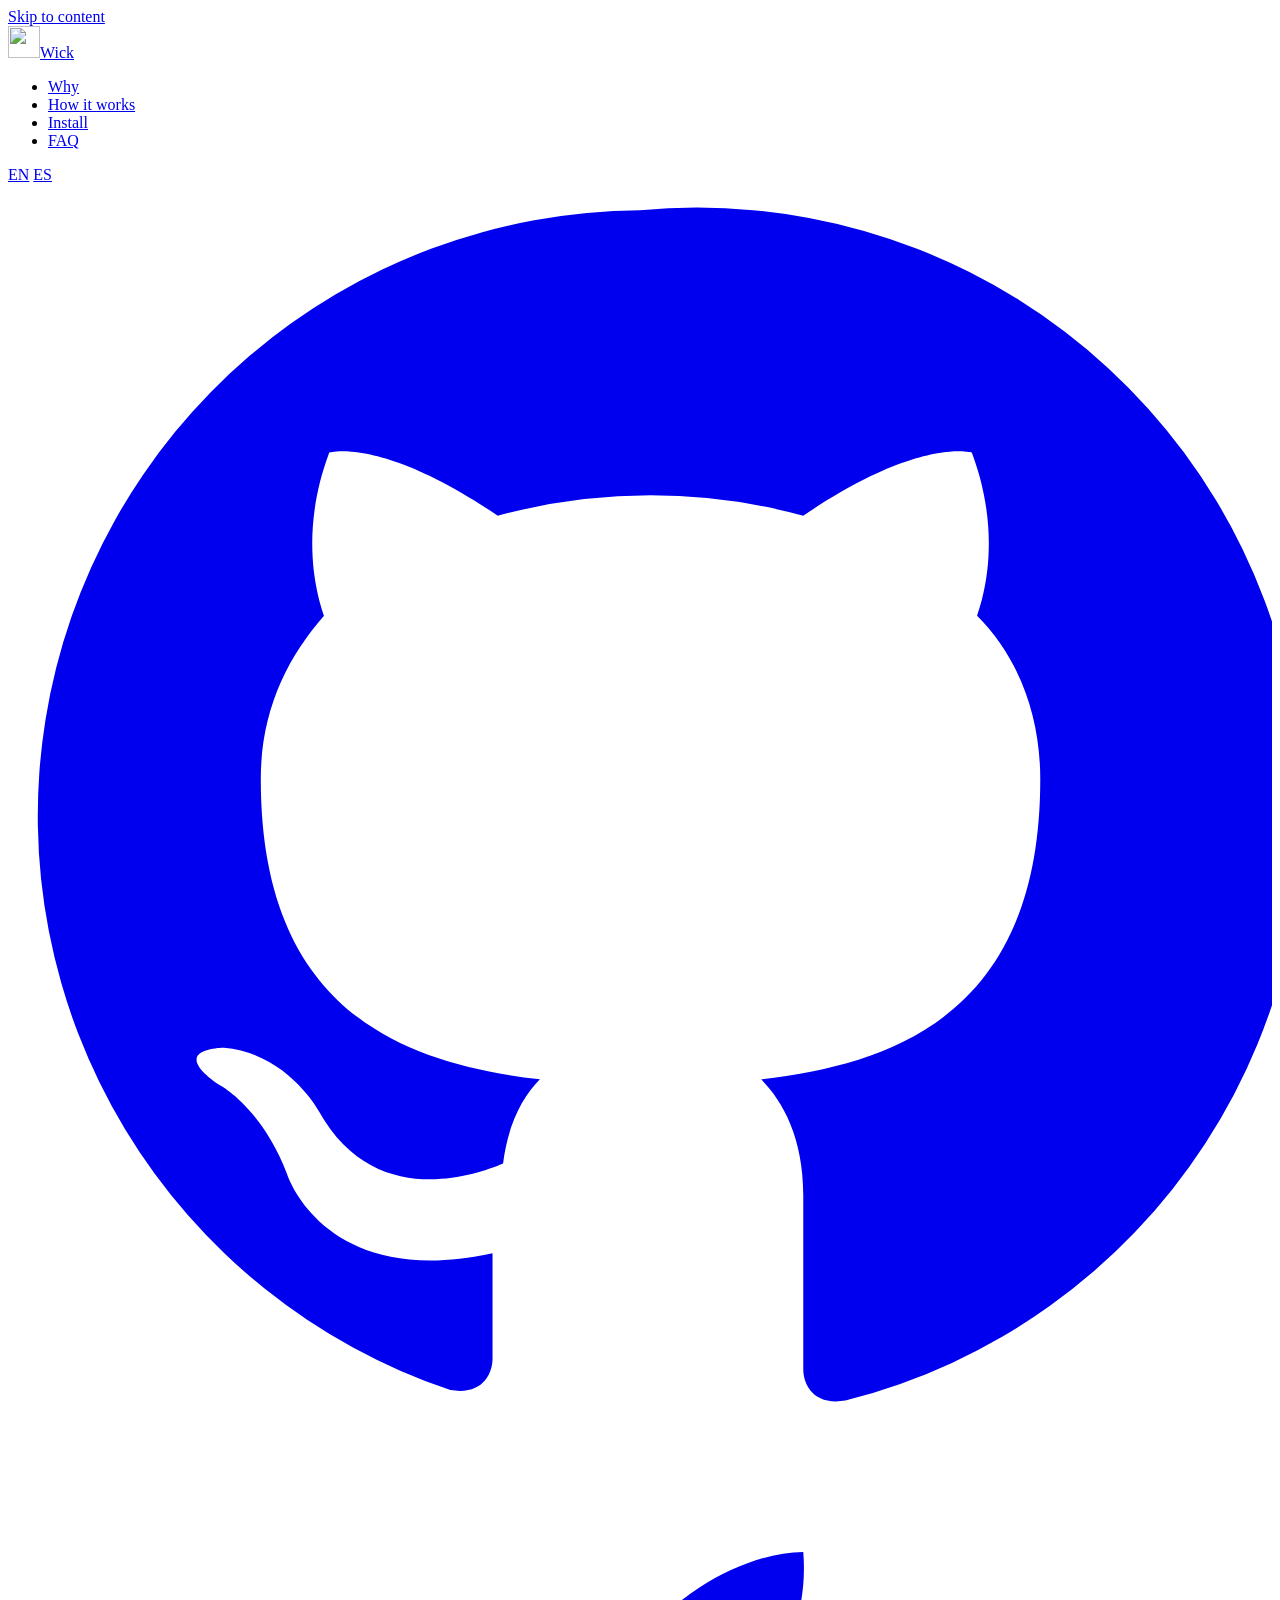
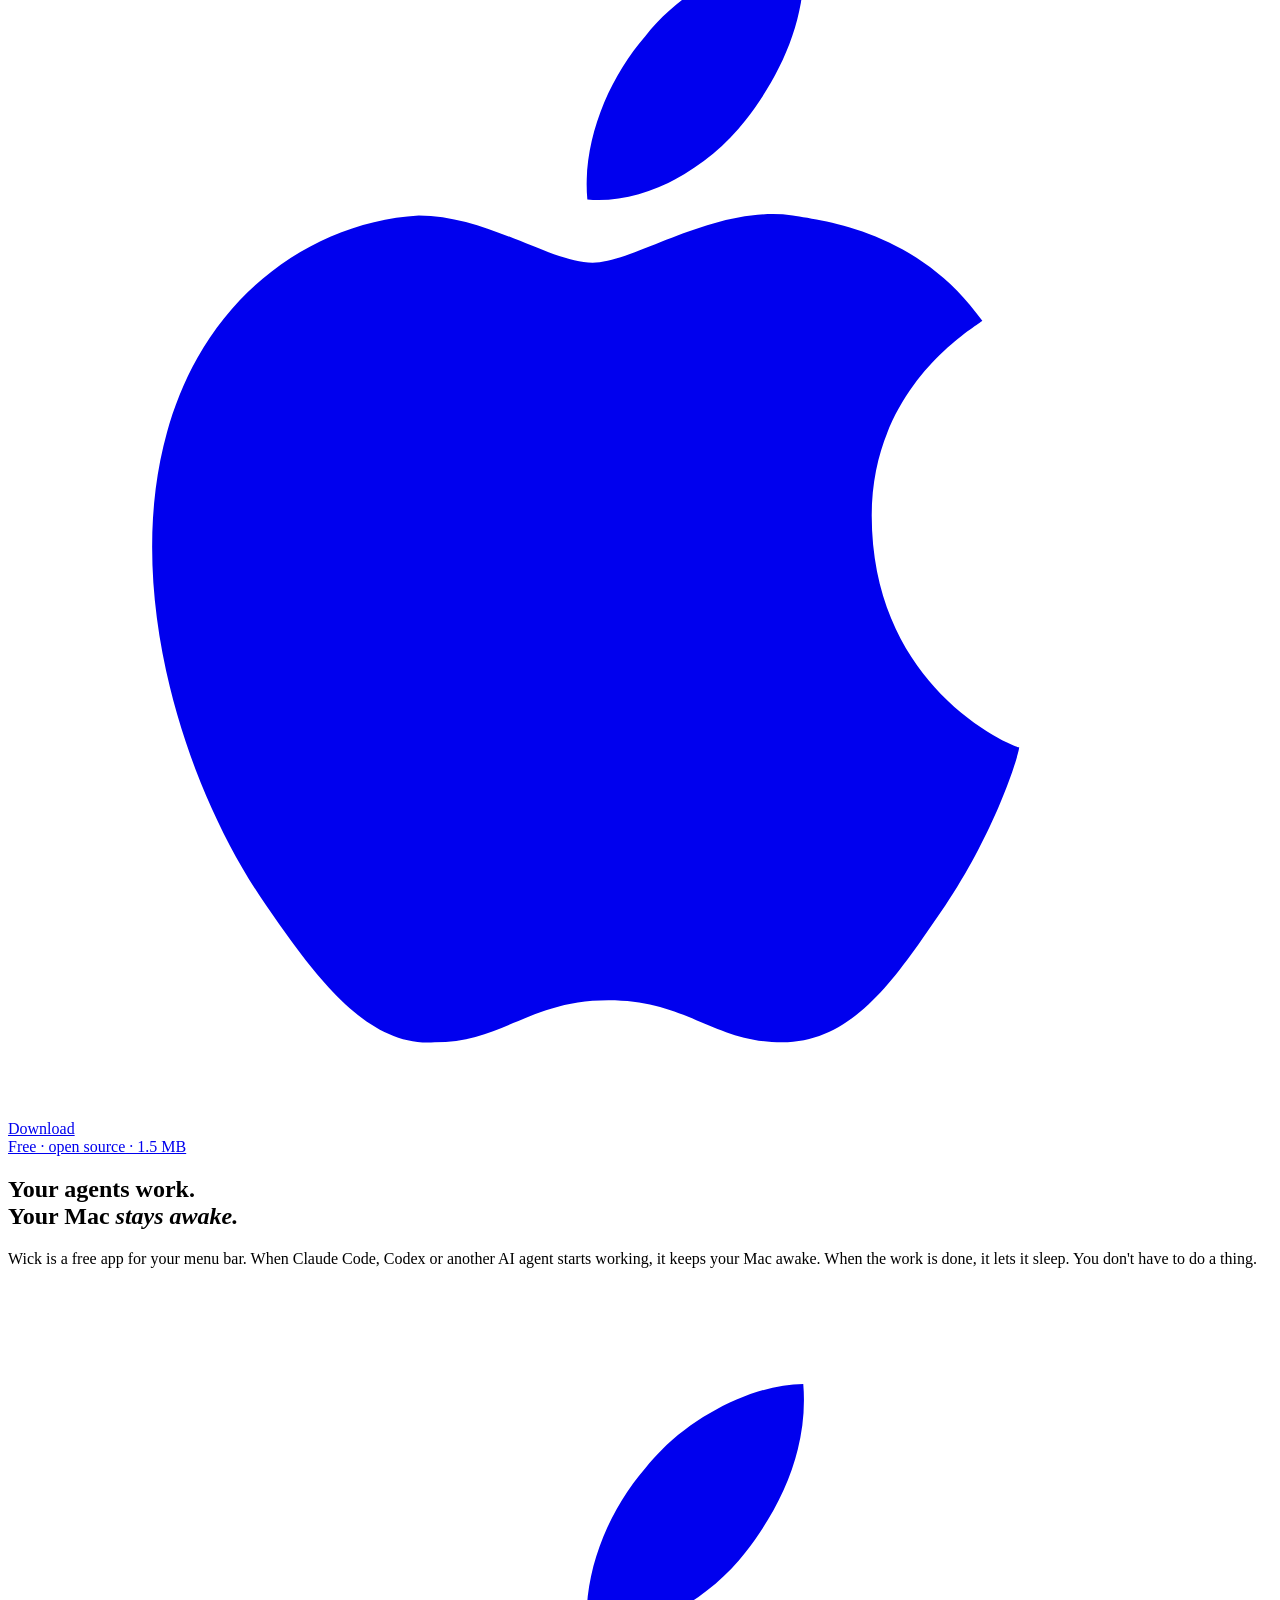
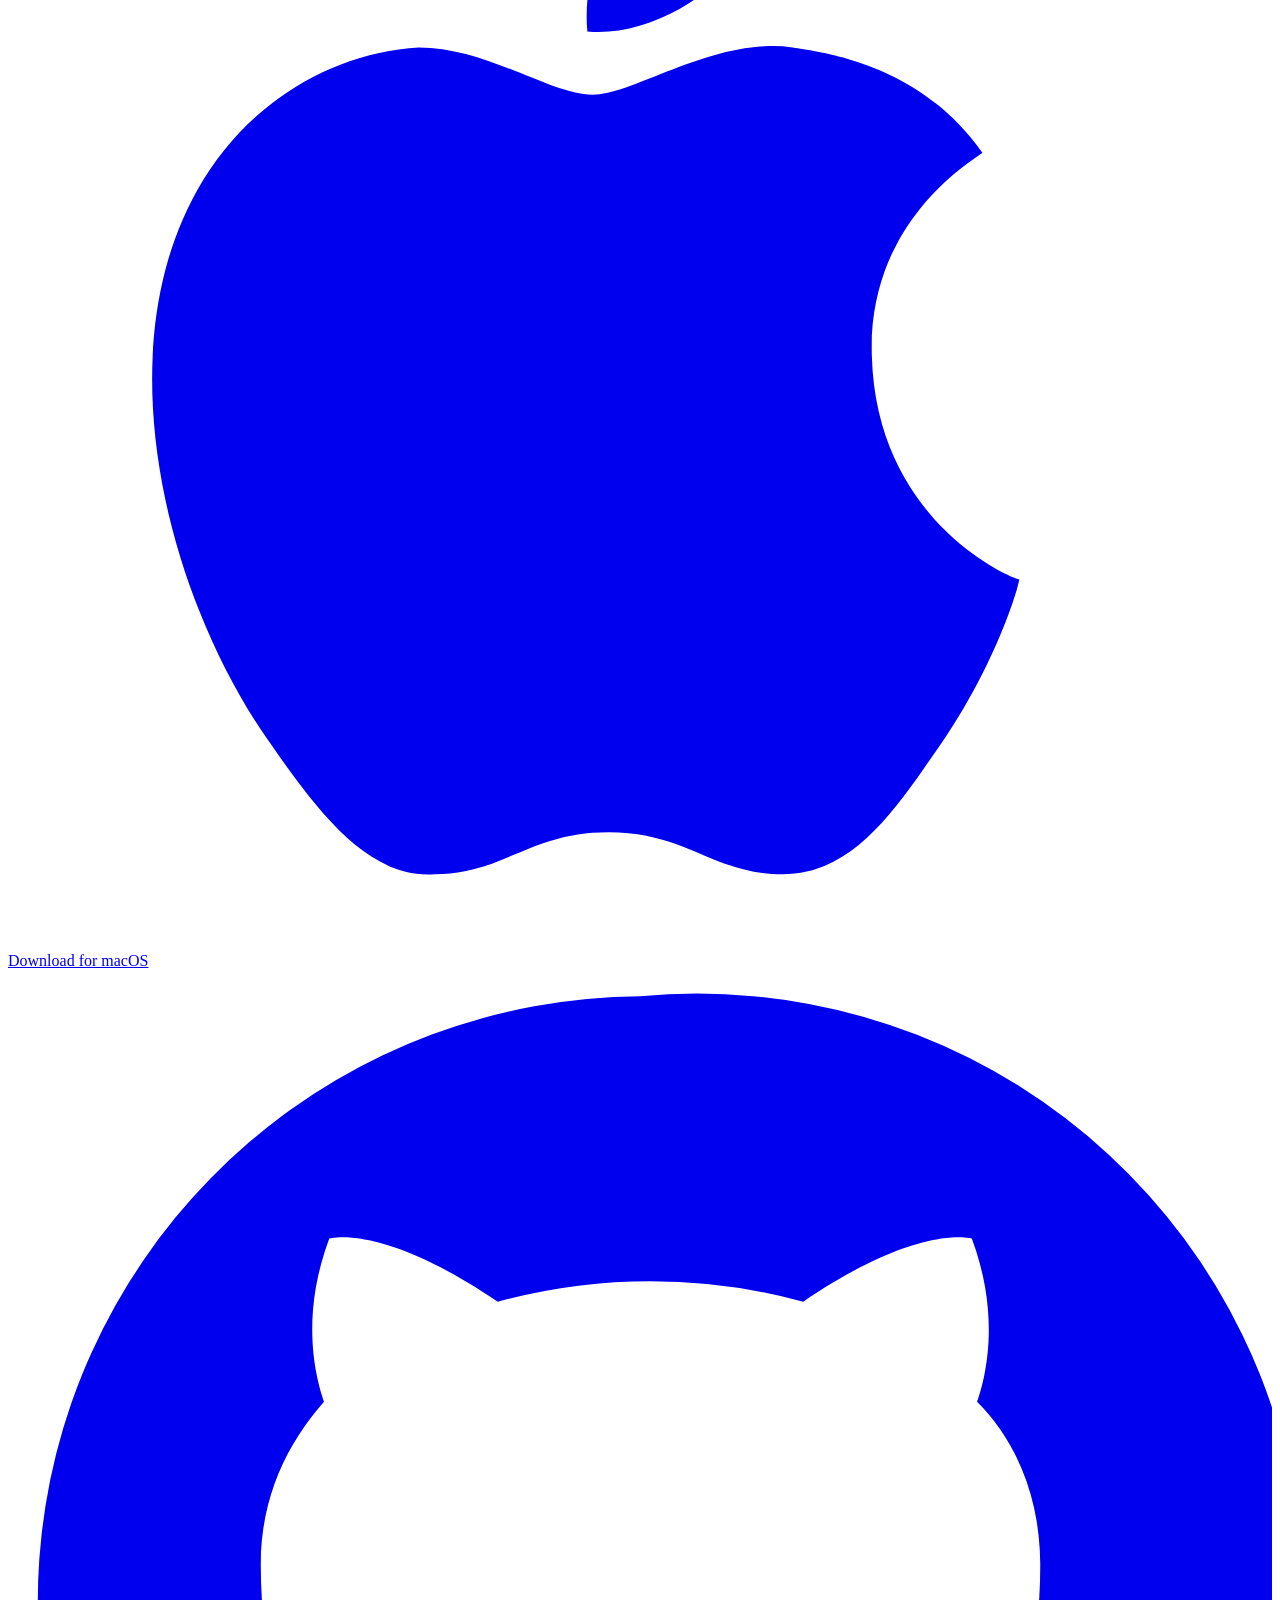
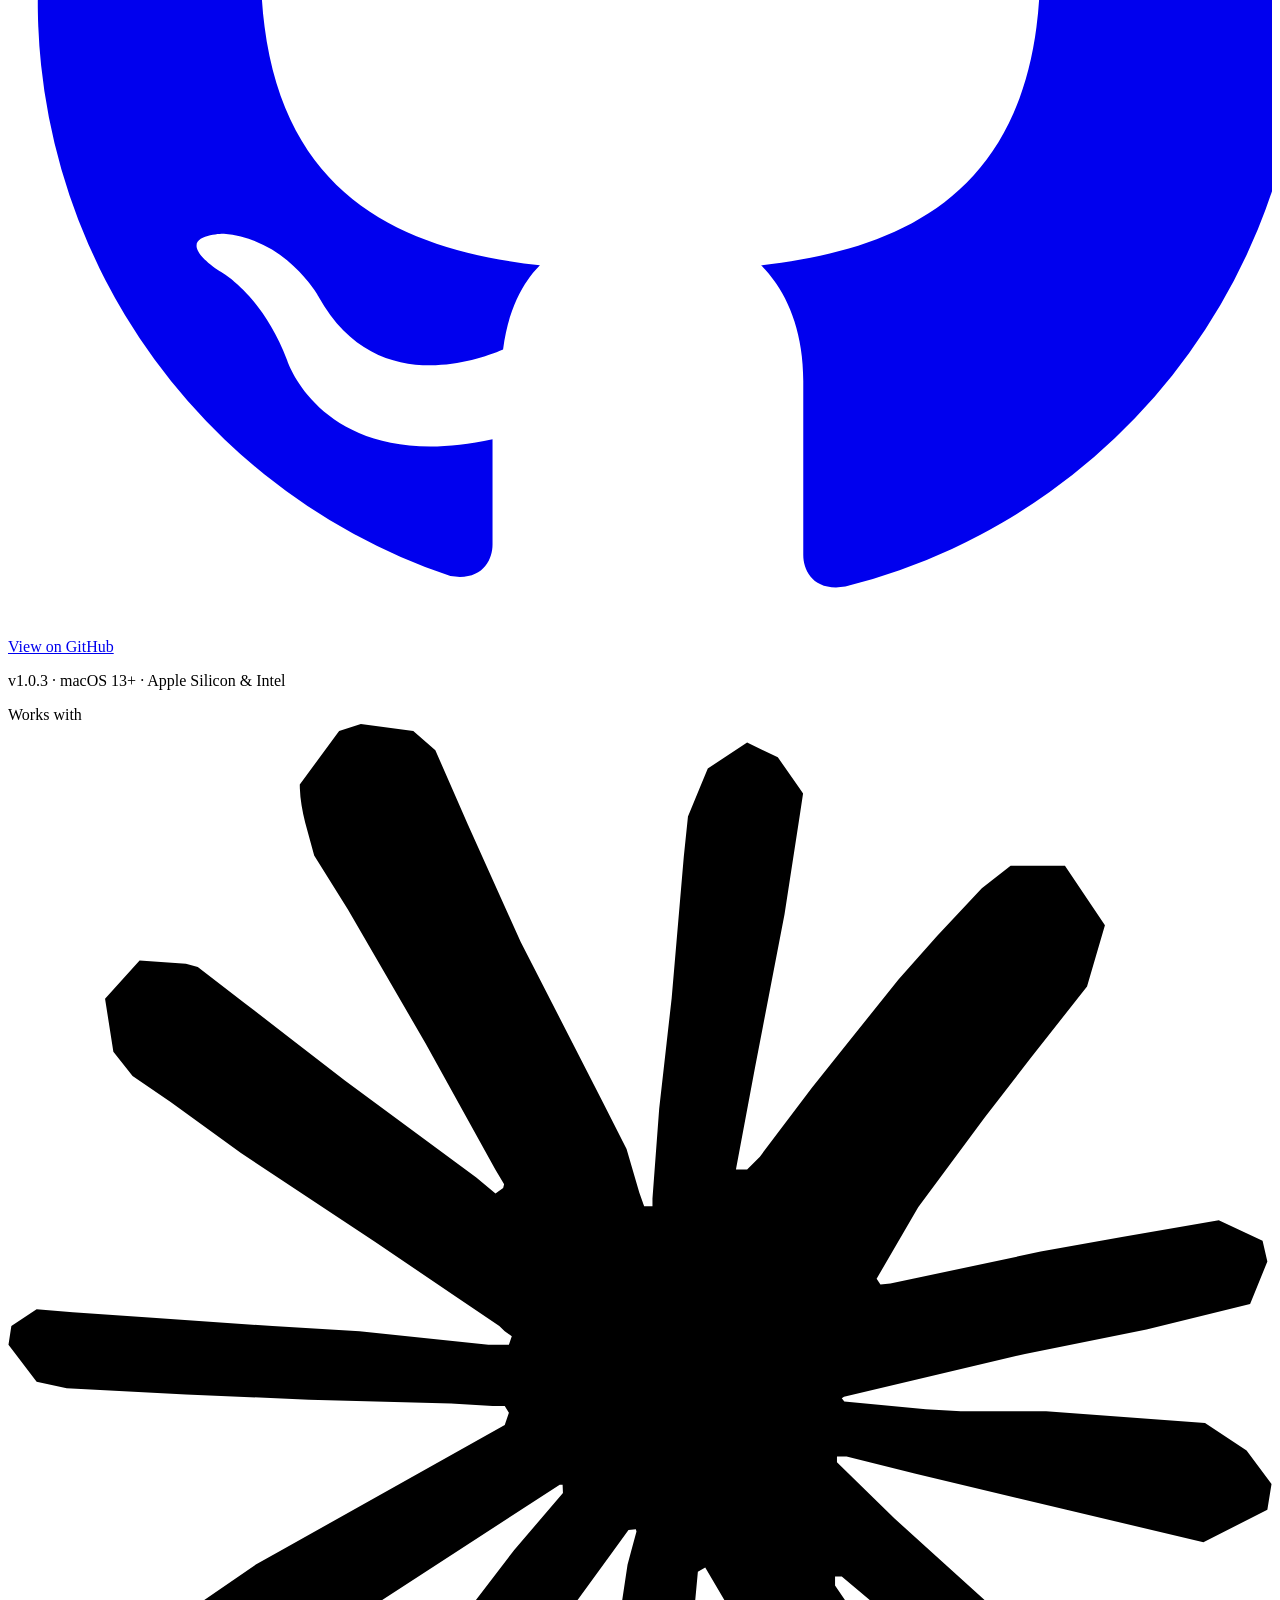
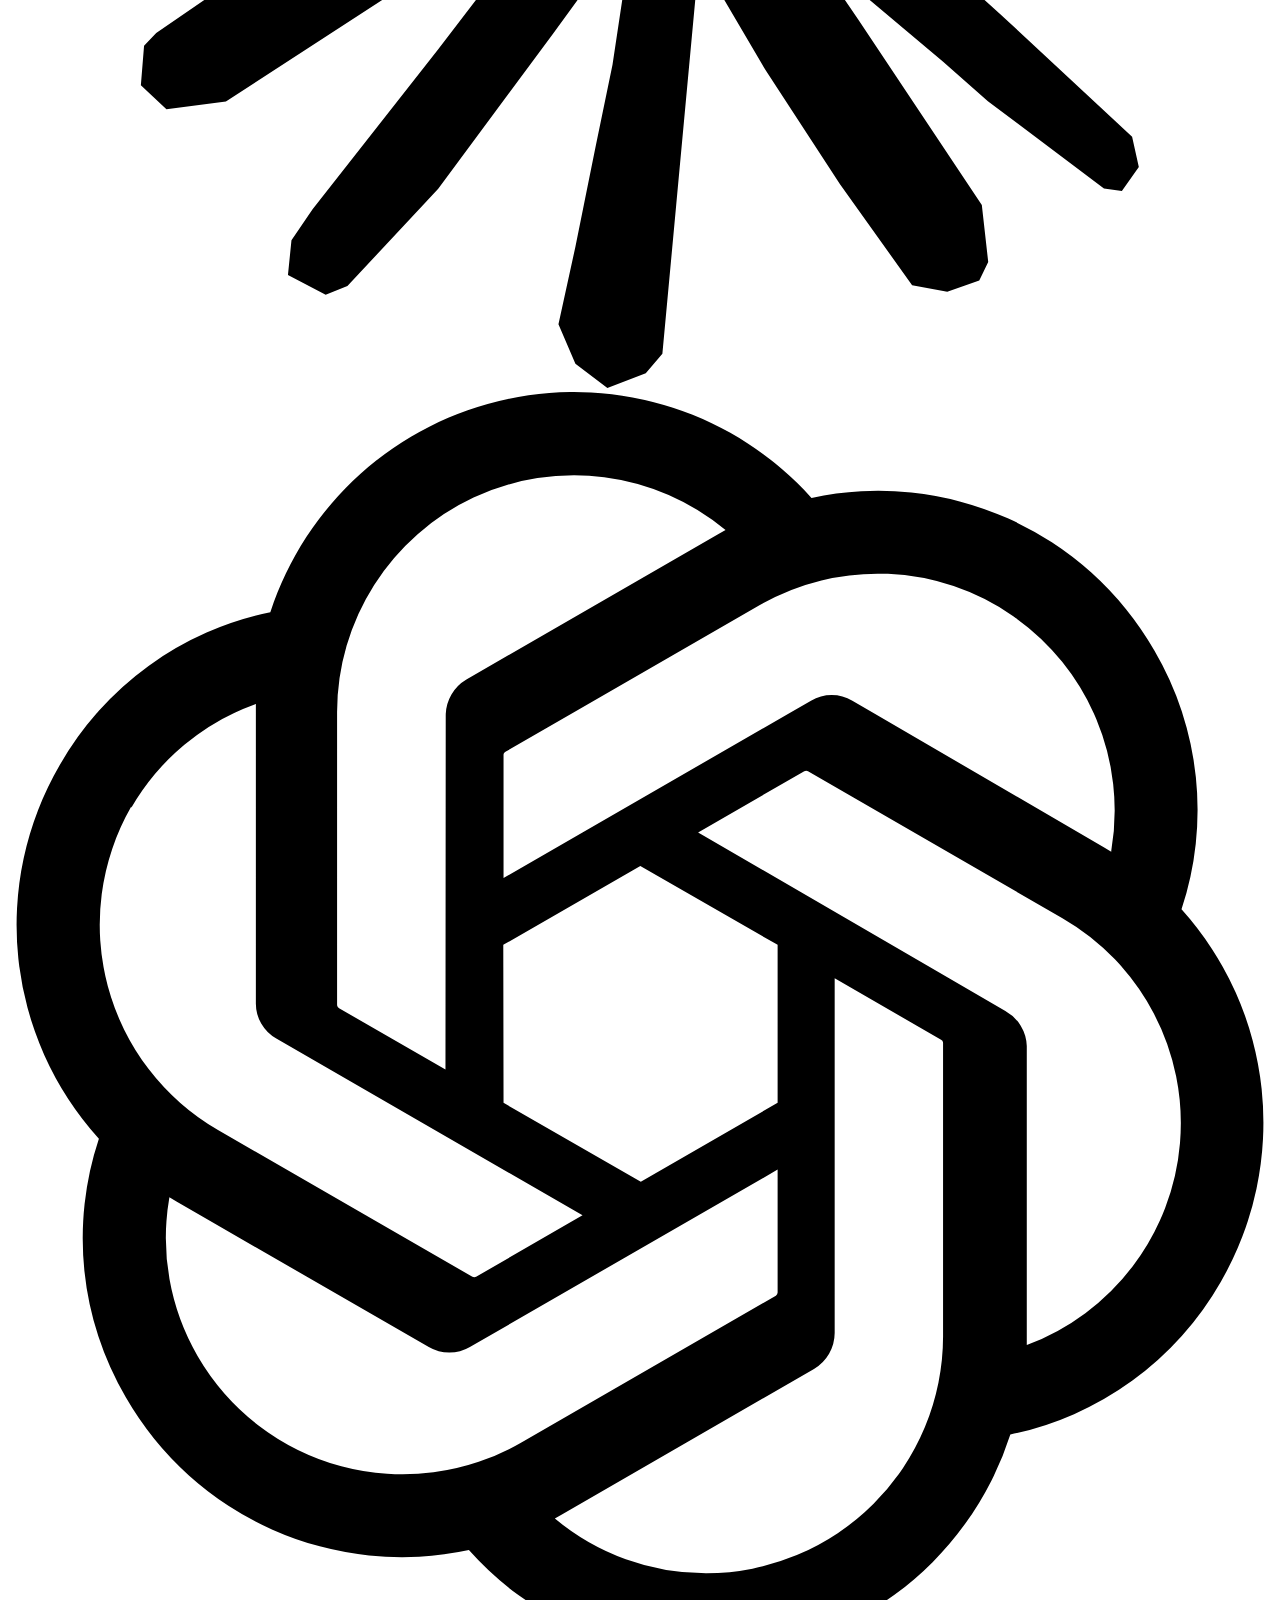
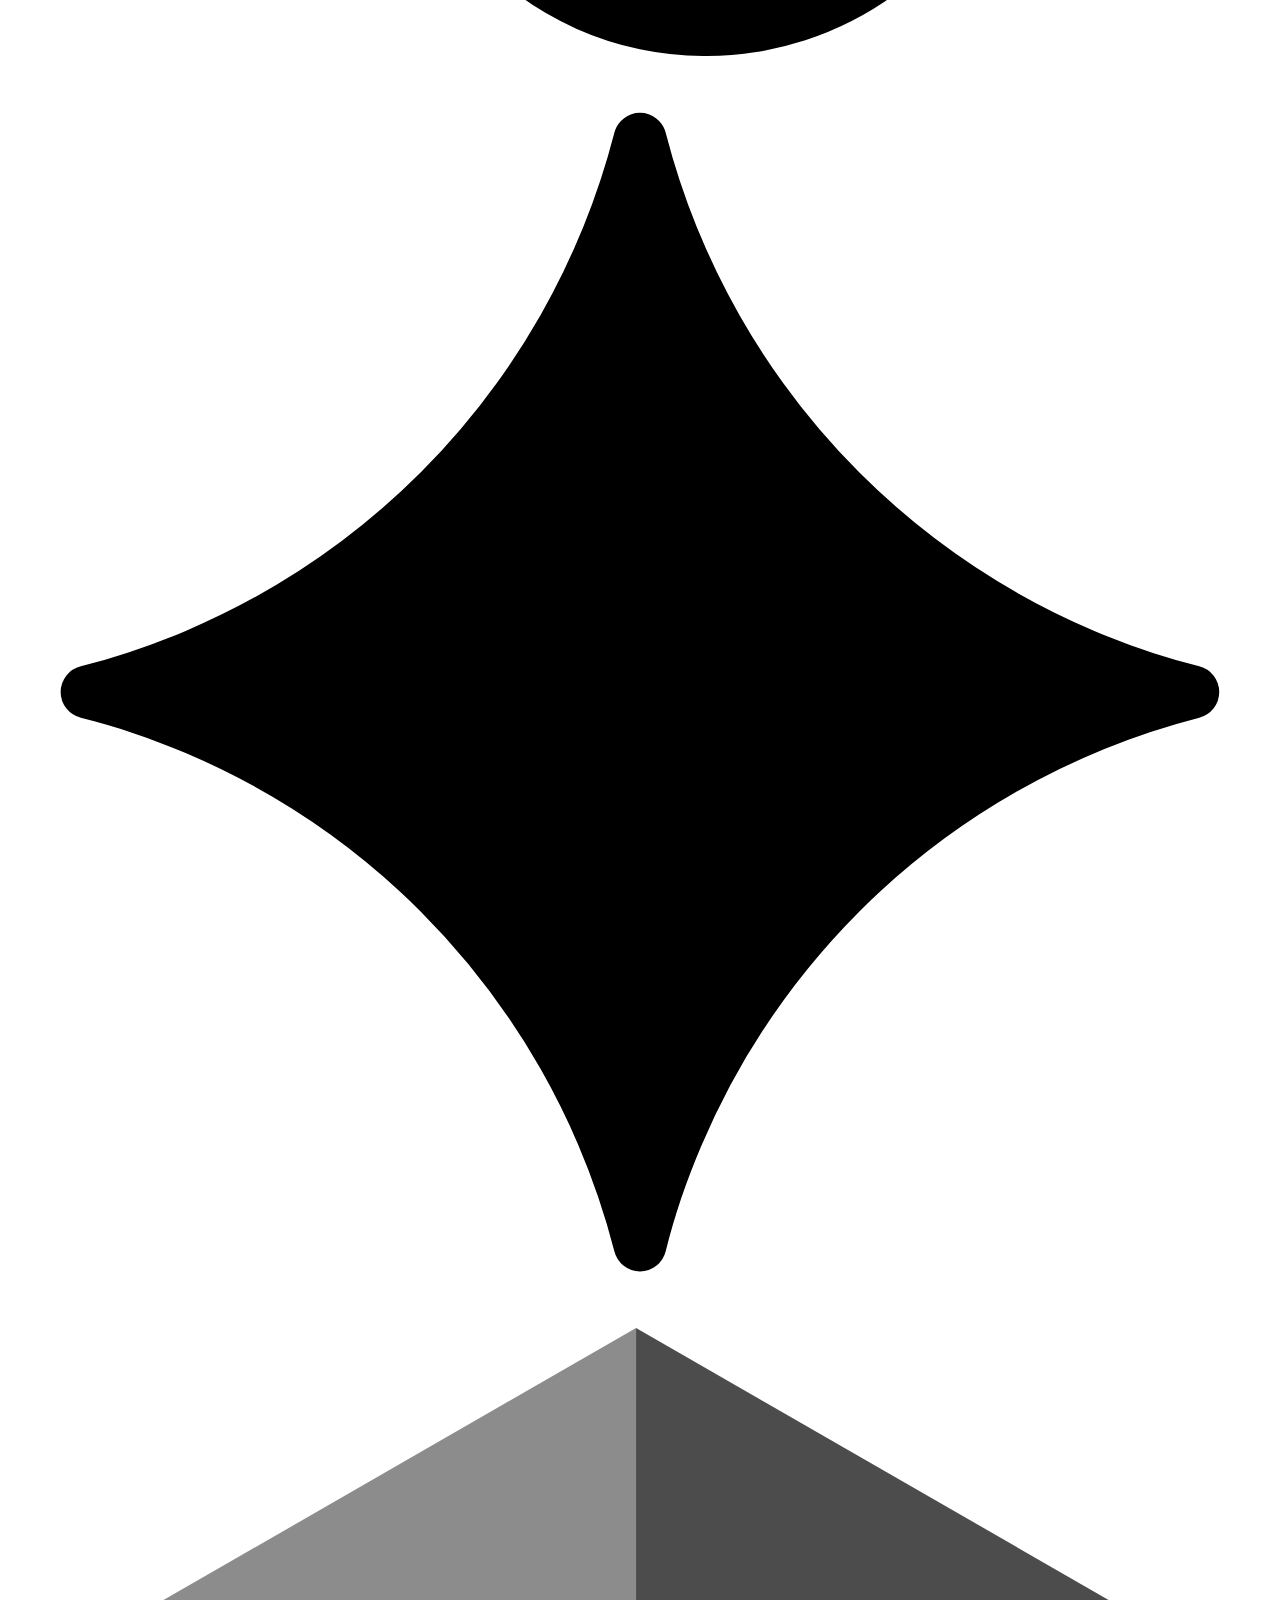
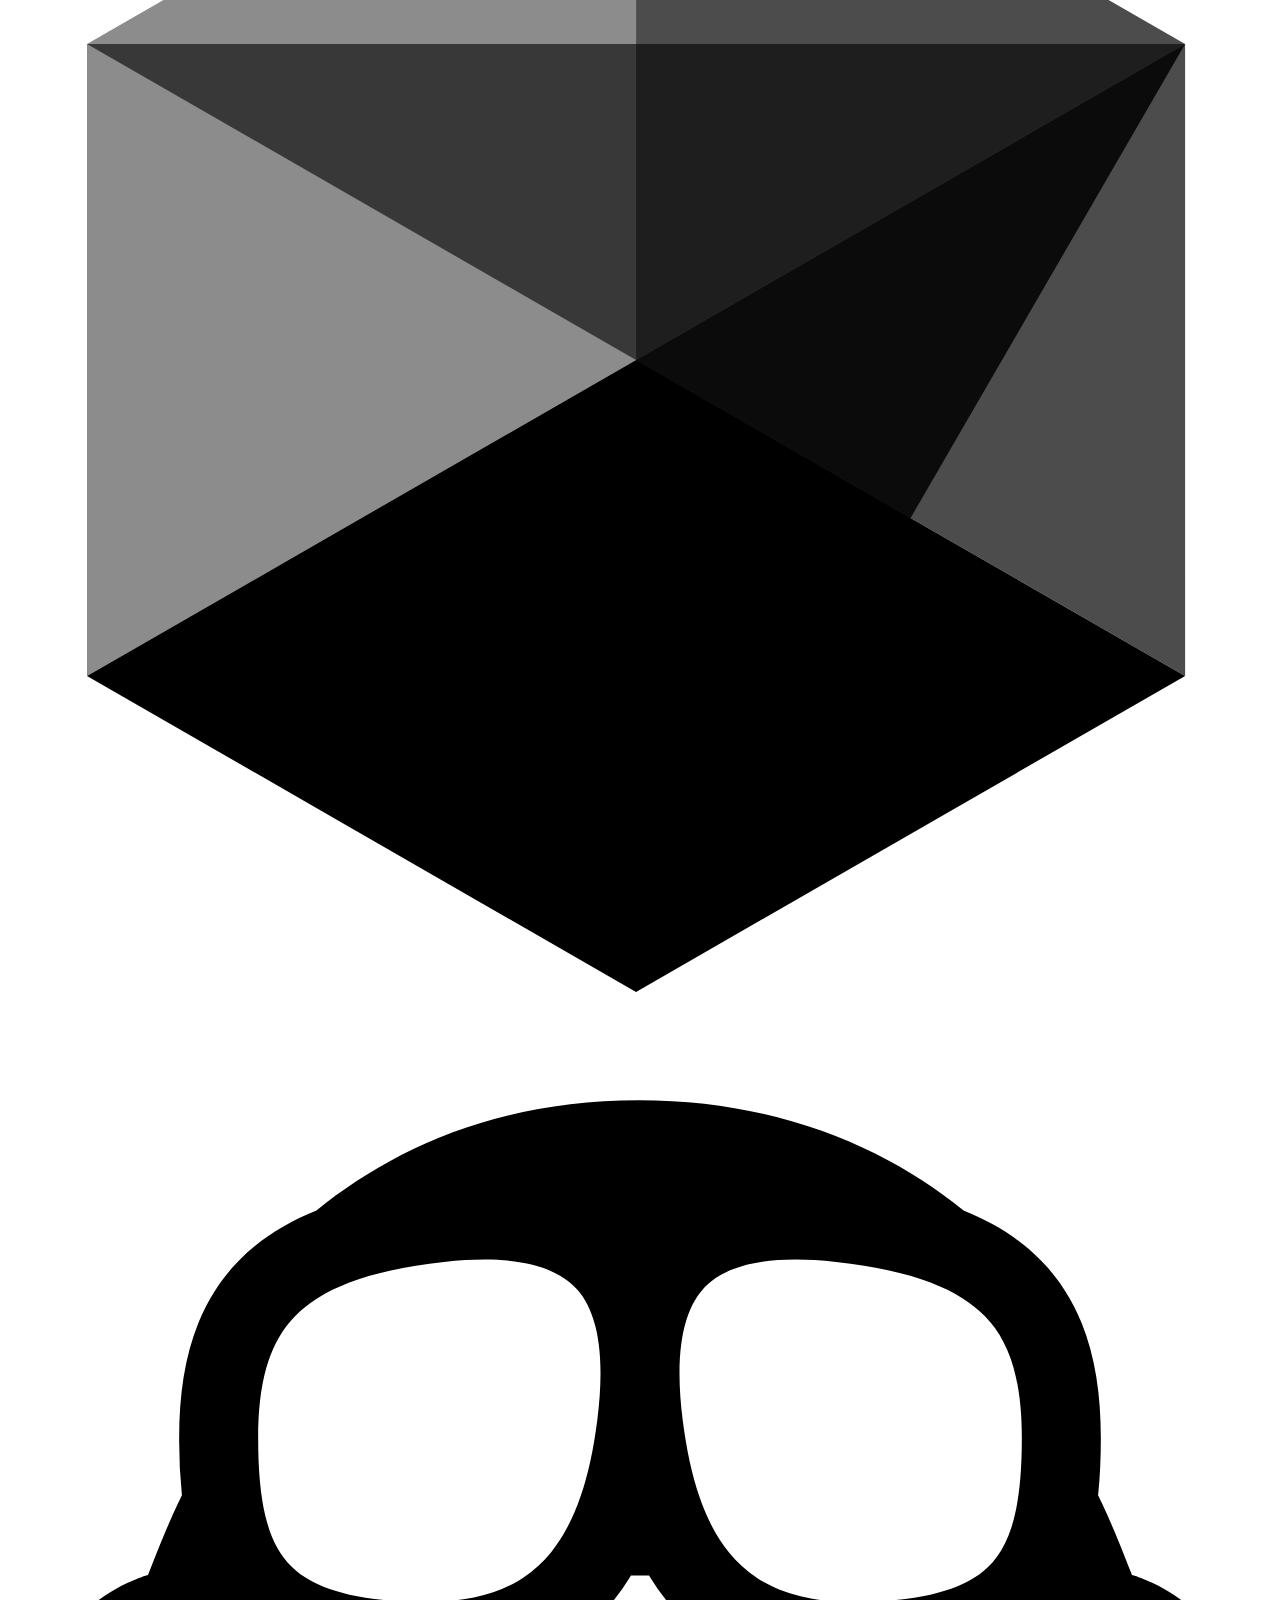
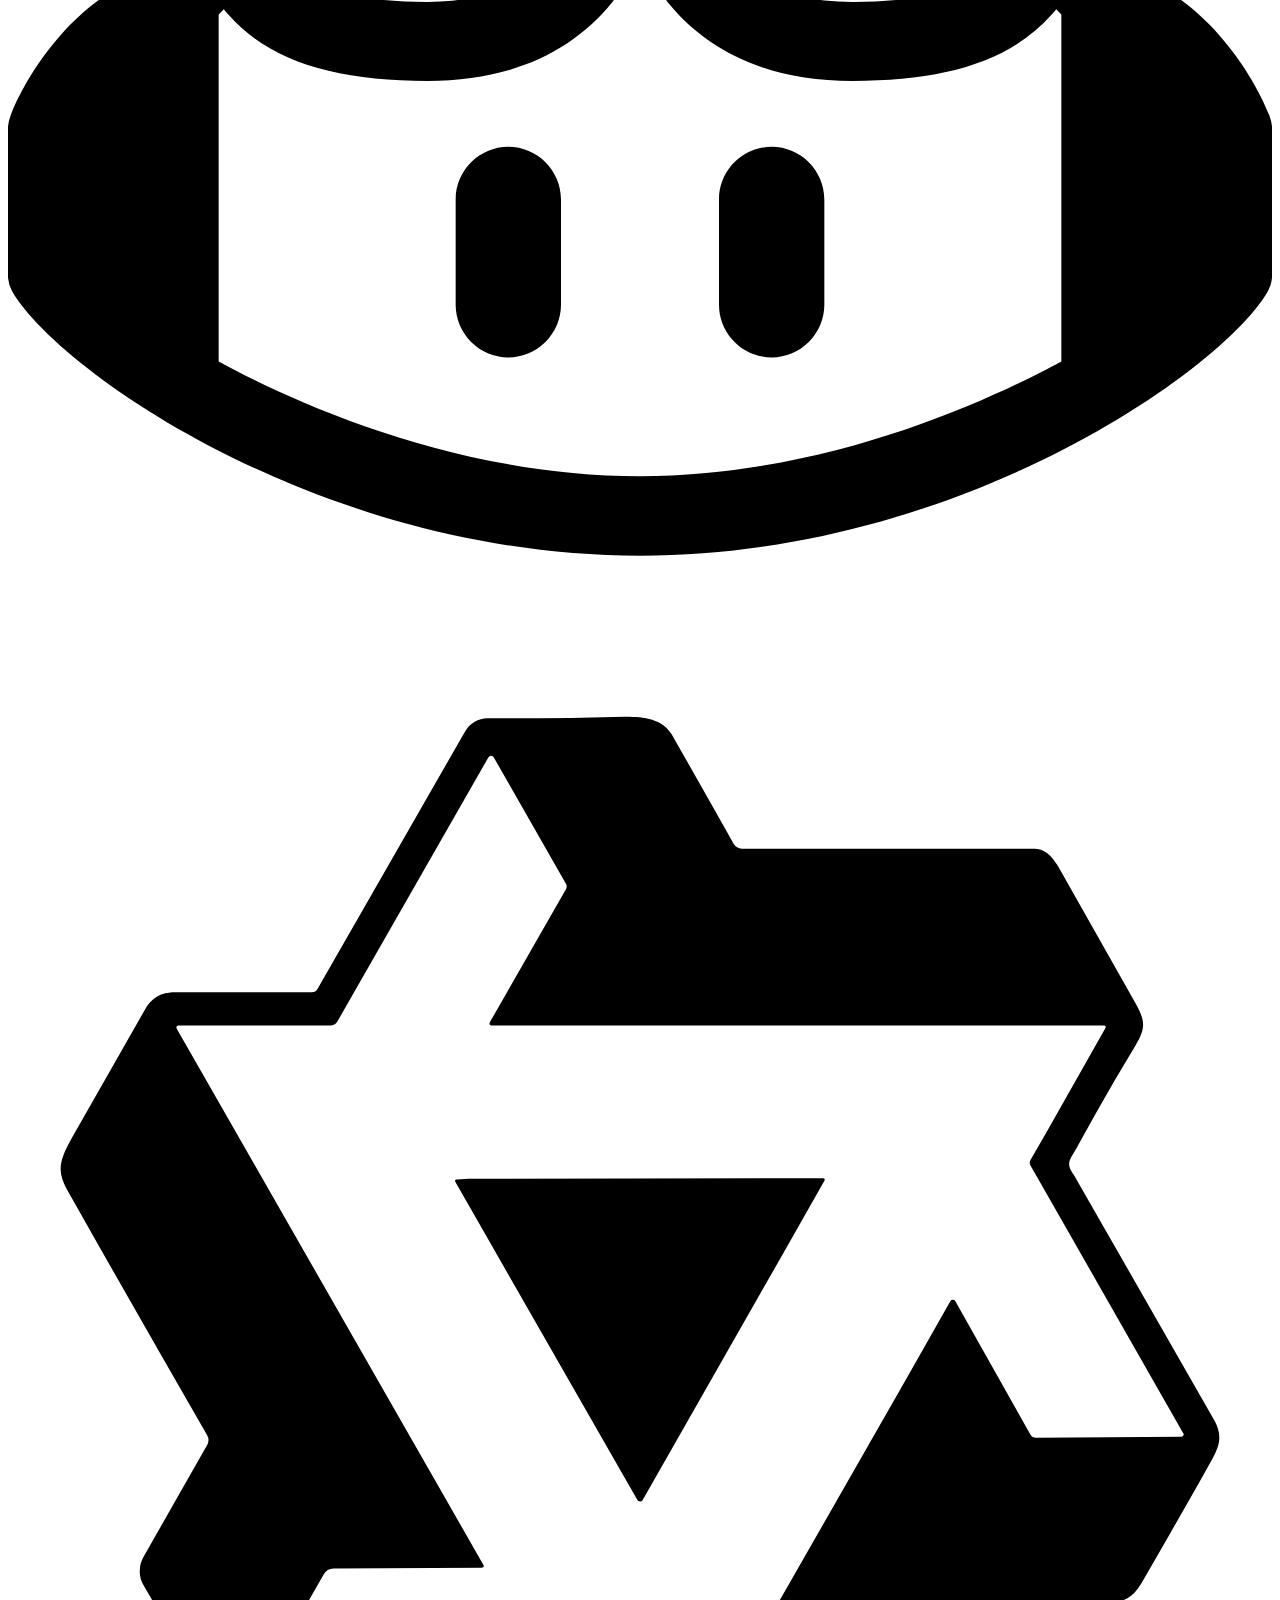
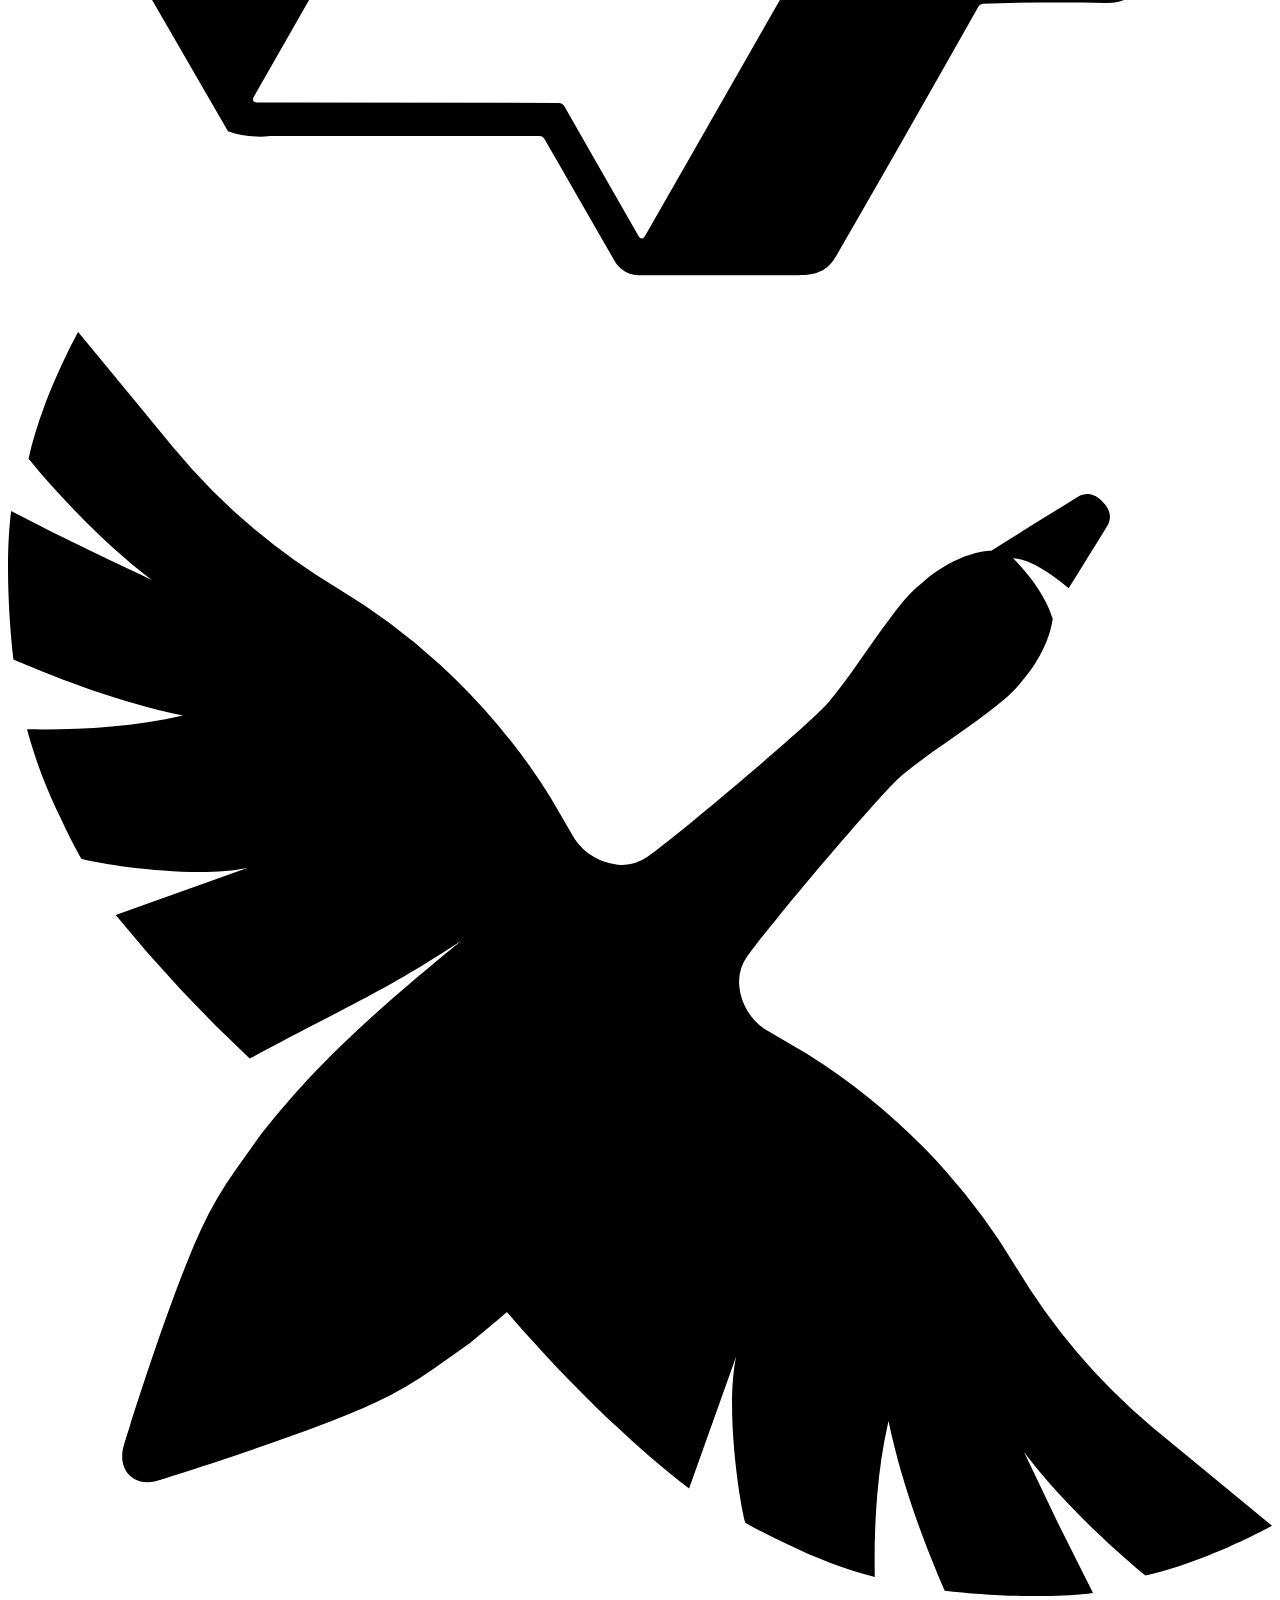
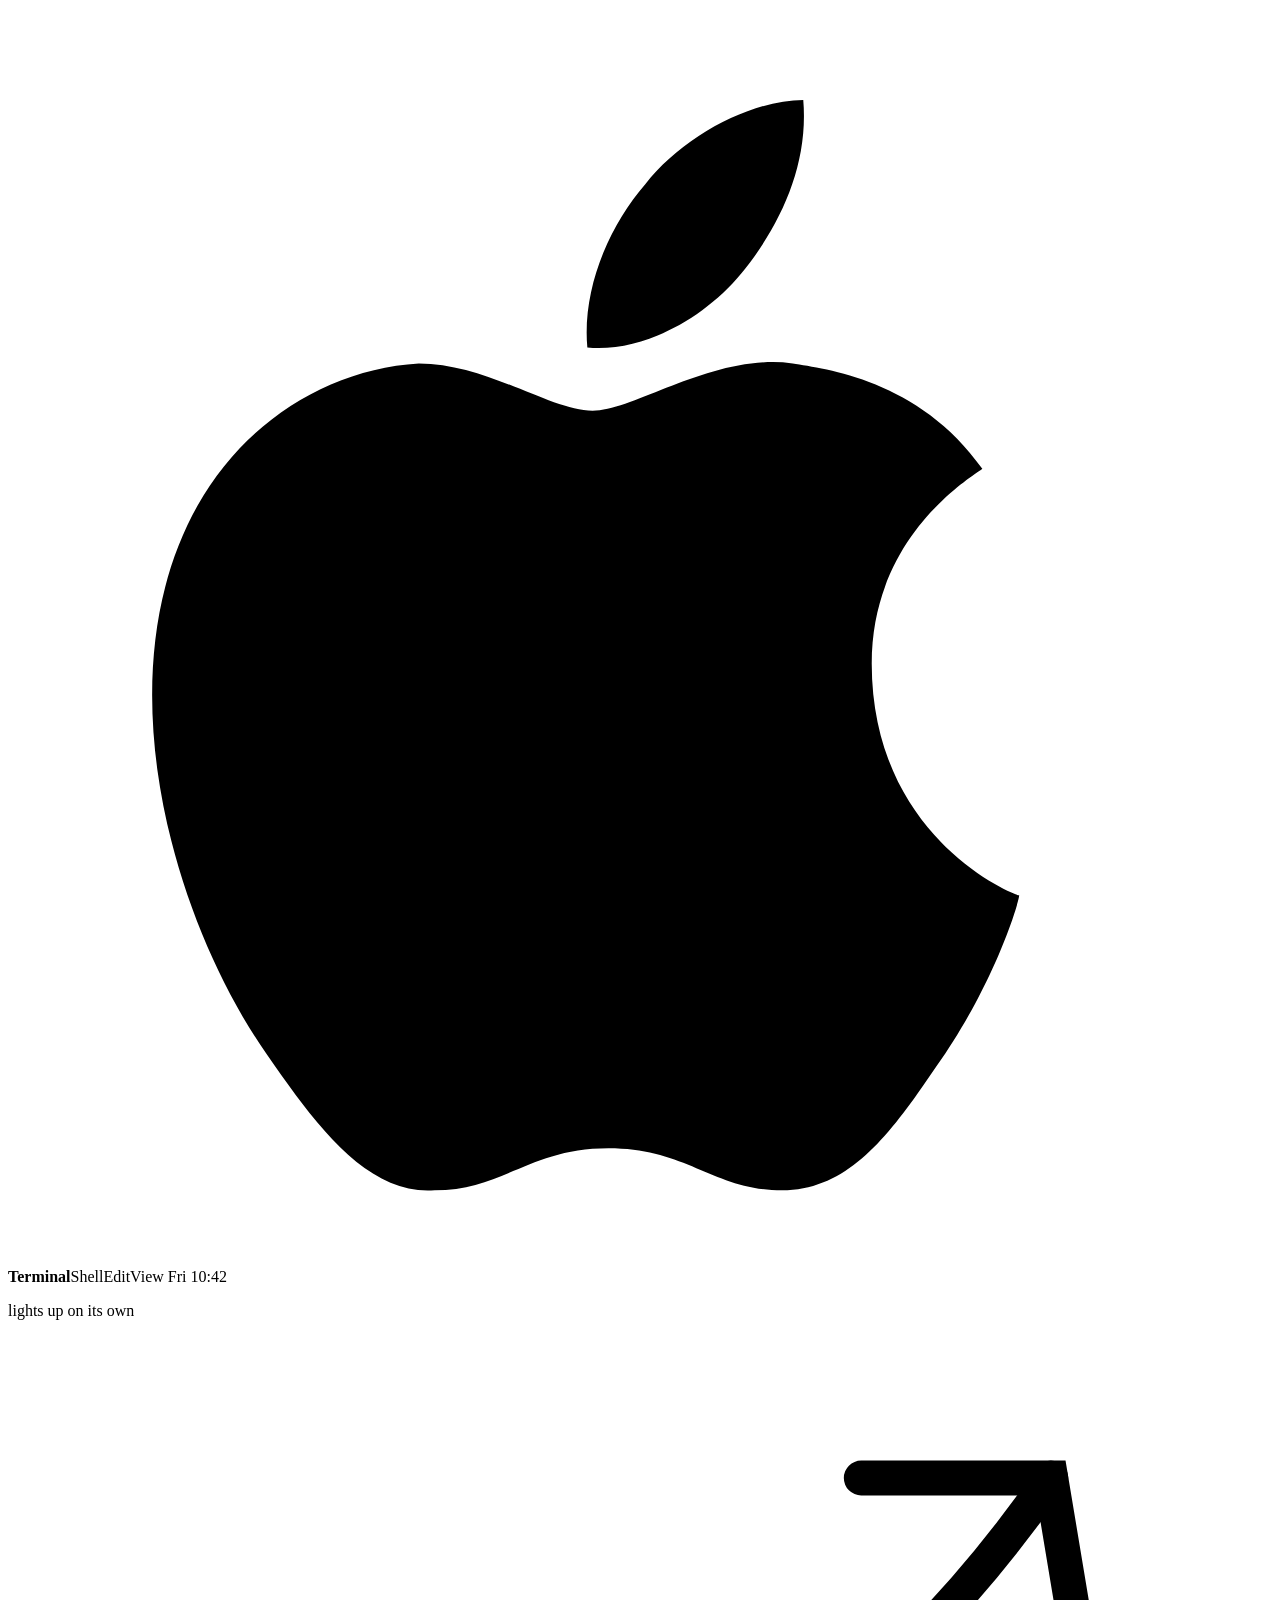
==== commit 5199ccfc: "Wick 1.0.3: Wick.dmg, Developer ID signature, first-run guide - Wick.dmg with drag-to-Applications w" ====
--- a/site/index.html
+++ b/site/index.html
@@ -13,11 +13,11 @@
 <link rel="icon" type="image/png" href="/favicon.png">
 <link rel="apple-touch-icon" href="/apple-touch-icon.png">
 <link rel="preload" href="/assets/fonts/Roobert-SemiBold.woff2" as="font" type="font/woff2" crossorigin>
-<link rel="preload" href="/assets/wick-working.webp" as="image" fetchpriority="high">
+<link rel="preload" href="/assets/fonts/Roobert-Regular.woff2" as="font" type="font/woff2" crossorigin>
 <link rel="preconnect" href="https://fonts.googleapis.com">
 <link rel="preconnect" href="https://fonts.gstatic.com" crossorigin>
-<link rel="stylesheet" href="https://fonts.googleapis.com/css2?family=Caveat:wght@500;600&amp;family=JetBrains+Mono:wght@400;500&amp;display=swap">
-<link rel="stylesheet" href="/assets/site.css?v=15">
+<link rel="stylesheet" href="https://fonts.googleapis.com/css2?family=Caveat:wght@500;600&amp;family=JetBrains+Mono:wght@400;500&amp;display=swap" media="print" onload="this.media='all'"><noscript><link rel="stylesheet" href="https://fonts.googleapis.com/css2?family=Caveat:wght@500;600&amp;family=JetBrains+Mono:wght@400;500&amp;display=swap"></noscript>
+<link rel="stylesheet" href="/assets/site.css?v=17">
 <meta property="og:type" content="website">
 <meta property="og:site_name" content="Wick by Cometa Labs">
 <meta property="og:title" content="Wick · Keep your Mac awake while AI agents work">
@@ -57,11 +57,11 @@
    "screenshot": "https://wick.cometalabs.io/og.png",
    "applicationCategory": "DeveloperApplication",
    "operatingSystem": "macOS 13+",
-   "softwareVersion": "1.0.2",
+   "softwareVersion": "1.0.3",
    "fileSize": "1.5 MB",
    "license": "https://opensource.org/licenses/MIT",
    "isAccessibleForFree": true,
-   "downloadUrl": "https://github.com/CometaLabs/wick/releases/latest/download/Wick.zip",
+   "downloadUrl": "https://github.com/CometaLabs/wick/releases/latest/download/Wick.dmg",
    "codeRepository": "https://github.com/CometaLabs/wick",
    "inLanguage": [
     "en",
@@ -106,6 +106,14 @@
    "mainEntity": [
     {
      "@type": "Question",
+     "name": "I opened it and nothing happened. Where is it?",
+     "acceptedAnswer": {
+      "@type": "Answer",
+      "text": "Wick has no window or Dock icon: it lives in the menu bar, as a little candle at the top right next to the clock. If your menu bar is full, macOS hides it behind the camera notch: hold ⌘ and drag other icons to make room."
+     }
+    },
+    {
+     "@type": "Question",
      "name": "Does it only work with Claude Code?",
      "acceptedAnswer": {
       "@type": "Answer",
@@ -125,7 +133,7 @@
      "name": "Why does macOS warn me when I open it?",
      "acceptedAnswer": {
       "@type": "Answer",
-      "text": "Wick isn't signed with an Apple Developer ID yet. Open it once, then go to System Settings → Privacy & Security and click Open Anyway. Or run xattr -dr com.apple.quarantine /Applications/Wick.app."
+      "text": "Wick is signed by Cometa Labs, but Apple's notarization is still on its way. Until then, the first time go to System Settings → Privacy & Security and click Open Anyway."
      }
     },
     {
@@ -185,7 +193,7 @@
         <a href="/es/" hreflang="es" lang="es">ES</a>
       </div>
       <a class="icon-link" href="https://github.com/CometaLabs/wick" aria-label="GitHub"><svg viewBox="0 0 24 24" fill="currentColor" aria-hidden="true"><path d="M12 .5a11.5 11.5 0 0 0-3.6 22.4c.6.1.8-.3.8-.6v-2c-3.2.7-3.9-1.5-3.9-1.5-.5-1.3-1.3-1.7-1.3-1.7-1-.7.1-.7.1-.7 1.2.1 1.8 1.2 1.8 1.2 1 1.8 2.8 1.3 3.5 1 .1-.8.4-1.3.7-1.6-2.6-.3-5.3-1.3-5.3-5.7 0-1.3.5-2.3 1.2-3.1-.1-.3-.5-1.5.1-3.1 0 0 1-.3 3.2 1.2a11 11 0 0 1 5.8 0c2.2-1.5 3.2-1.2 3.2-1.2.6 1.6.2 2.8.1 3.1.8.8 1.2 1.9 1.2 3.1 0 4.4-2.7 5.4-5.3 5.7.4.4.8 1.1.8 2.2v3.3c0 .3.2.7.8.6A11.5 11.5 0 0 0 12 .5z"/></svg></a>
-      <a class="btn primary small" href="https://github.com/CometaLabs/wick/releases/latest/download/Wick.zip"><svg viewBox="0 0 24 24" fill="currentColor" aria-hidden="true"><path d="M16.4 12.6c0-2.5 2-3.6 2.1-3.7-1.2-1.7-3-1.9-3.6-2-1.5-.2-3 .9-3.8.9s-2-.9-3.3-.9C6.1 7 4.5 8 3.6 9.6c-1.8 3.2-.5 7.8 1.3 10.4.9 1.3 1.9 2.7 3.2 2.6 1.3 0 1.8-.8 3.3-.8s2 .8 3.3.8c1.4 0 2.2-1.3 3.1-2.6 1-1.5 1.4-2.9 1.4-3-.1 0-2.8-1.1-2.8-4.4zM14 5.1c.7-.9 1.2-2 1.1-3.2-1 0-2.3.7-3 1.6-.7.8-1.2 2-1.1 3.1 1.1.1 2.3-.6 3-1.5z"/></svg>Download</a>
+      <a class="btn primary small" href="https://github.com/CometaLabs/wick/releases/latest/download/Wick.dmg"><svg viewBox="0 0 24 24" fill="currentColor" aria-hidden="true"><path d="M16.4 12.6c0-2.5 2-3.6 2.1-3.7-1.2-1.7-3-1.9-3.6-2-1.5-.2-3 .9-3.8.9s-2-.9-3.3-.9C6.1 7 4.5 8 3.6 9.6c-1.8 3.2-.5 7.8 1.3 10.4.9 1.3 1.9 2.7 3.2 2.6 1.3 0 1.8-.8 3.3-.8s2 .8 3.3.8c1.4 0 2.2-1.3 3.1-2.6 1-1.5 1.4-2.9 1.4-3-.1 0-2.8-1.1-2.8-4.4zM14 5.1c.7-.9 1.2-2 1.1-3.2-1 0-2.3.7-3 1.6-.7.8-1.2 2-1.1 3.1 1.1.1 2.3-.6 3-1.5z"/></svg>Download</a>
     </div>
   </div>
 </header>
@@ -197,10 +205,10 @@
       <h1 id="title">Your agents work.<br>Your Mac <em>stays awake.</em></h1>
       <p class="lead">Wick is a free app for your menu bar. When Claude Code, Codex or another AI agent starts working, it keeps your Mac awake. When the work is done, it lets it sleep. You don't have to do a thing.</p>
       <div class="actions">
-        <a class="btn primary" href="https://github.com/CometaLabs/wick/releases/latest/download/Wick.zip"><svg viewBox="0 0 24 24" fill="currentColor" aria-hidden="true"><path d="M16.4 12.6c0-2.5 2-3.6 2.1-3.7-1.2-1.7-3-1.9-3.6-2-1.5-.2-3 .9-3.8.9s-2-.9-3.3-.9C6.1 7 4.5 8 3.6 9.6c-1.8 3.2-.5 7.8 1.3 10.4.9 1.3 1.9 2.7 3.2 2.6 1.3 0 1.8-.8 3.3-.8s2 .8 3.3.8c1.4 0 2.2-1.3 3.1-2.6 1-1.5 1.4-2.9 1.4-3-.1 0-2.8-1.1-2.8-4.4zM14 5.1c.7-.9 1.2-2 1.1-3.2-1 0-2.3.7-3 1.6-.7.8-1.2 2-1.1 3.1 1.1.1 2.3-.6 3-1.5z"/></svg>Download for macOS</a>
+        <a class="btn primary" href="https://github.com/CometaLabs/wick/releases/latest/download/Wick.dmg"><svg viewBox="0 0 24 24" fill="currentColor" aria-hidden="true"><path d="M16.4 12.6c0-2.5 2-3.6 2.1-3.7-1.2-1.7-3-1.9-3.6-2-1.5-.2-3 .9-3.8.9s-2-.9-3.3-.9C6.1 7 4.5 8 3.6 9.6c-1.8 3.2-.5 7.8 1.3 10.4.9 1.3 1.9 2.7 3.2 2.6 1.3 0 1.8-.8 3.3-.8s2 .8 3.3.8c1.4 0 2.2-1.3 3.1-2.6 1-1.5 1.4-2.9 1.4-3-.1 0-2.8-1.1-2.8-4.4zM14 5.1c.7-.9 1.2-2 1.1-3.2-1 0-2.3.7-3 1.6-.7.8-1.2 2-1.1 3.1 1.1.1 2.3-.6 3-1.5z"/></svg>Download for macOS</a>
         <a class="btn ghost" href="https://github.com/CometaLabs/wick"><svg viewBox="0 0 24 24" fill="currentColor" aria-hidden="true"><path d="M12 .5a11.5 11.5 0 0 0-3.6 22.4c.6.1.8-.3.8-.6v-2c-3.2.7-3.9-1.5-3.9-1.5-.5-1.3-1.3-1.7-1.3-1.7-1-.7.1-.7.1-.7 1.2.1 1.8 1.2 1.8 1.2 1 1.8 2.8 1.3 3.5 1 .1-.8.4-1.3.7-1.6-2.6-.3-5.3-1.3-5.3-5.7 0-1.3.5-2.3 1.2-3.1-.1-.3-.5-1.5.1-3.1 0 0 1-.3 3.2 1.2a11 11 0 0 1 5.8 0c2.2-1.5 3.2-1.2 3.2-1.2.6 1.6.2 2.8.1 3.1.8.8 1.2 1.9 1.2 3.1 0 4.4-2.7 5.4-5.3 5.7.4.4.8 1.1.8 2.2v3.3c0 .3.2.7.8.6A11.5 11.5 0 0 0 12 .5z"/></svg>View on GitHub</a>
       </div>
-      <p class="mono">v1.0.2 · macOS 13+ · Apple Silicon &amp; Intel</p>
+      <p class="mono">v1.0.3 · macOS 13+ · Apple Silicon &amp; Intel</p>
       <div class="hero-logos"><span>Works with</span><span class="hl" title="Claude Code"><svg viewBox="0 0 24 24" fill="currentColor" aria-hidden="true"><path d="m4.7144 15.9555 4.7174-2.6471.079-.2307-.079-.1275h-.2307l-.7893-.0486-2.6956-.0729-2.3375-.0971-2.2646-.1214-.5707-.1215-.5343-.7042.0546-.3522.4797-.3218.686.0608 1.5179.1032 2.2767.1578 1.6514.0972 2.4468.255h.3886l.0546-.1579-.1336-.0971-.1032-.0972L6.973 9.8356l-2.55-1.6879-1.3356-.9714-.7225-.4918-.3643-.4614-.1578-1.0078.6557-.7225.8803.0607.2246.0607.8925.686 1.9064 1.4754 2.4893 1.8336.3643.3035.1457-.1032.0182-.0728-.164-.2733-1.3539-2.4467-1.445-2.4893-.6435-1.032-.17-.6194c-.0607-.255-.1032-.4674-.1032-.7285L6.287.1335 6.6997 0l.9957.1336.419.3642.6192 1.4147 1.0018 2.2282 1.5543 3.0296.4553.8985.2429.8318.091.255h.1579v-.1457l.1275-1.706.2368-2.0947.2307-2.6957.0789-.7589.3764-.9107.7468-.4918.5828.2793.4797.686-.0668.4433-.2853 1.8517-.5586 2.9021-.3643 1.9429h.2125l.2429-.2429.9835-1.3053 1.6514-2.0643.7286-.8196.85-.9046.5464-.4311h1.0321l.759 1.1293-.34 1.1657-1.0625 1.3478-.8804 1.1414-1.2628 1.7-.7893 1.36.0729.1093.1882-.0183 2.8535-.607 1.5421-.2794 1.8396-.3157.8318.3886.091.3946-.3278.8075-1.967.4857-2.3072.4614-3.4364.8136-.0425.0304.0486.0607 1.5482.1457.6618.0364h1.621l3.0175.2247.7892.522.4736.6376-.079.4857-1.2142.6193-1.6393-.3886-3.825-.9107-1.3113-.3279h-.1822v.1093l1.0929 1.0686 2.0035 1.8092 2.5075 2.3314.1275.5768-.3218.4554-.34-.0486-2.2039-1.6575-.85-.7468-1.9246-1.621h-.1275v.17l.4432.6496 2.3436 3.5214.1214 1.0807-.17.3521-.6071.2125-.6679-.1214-1.3721-1.9246L14.38 17.959l-1.1414-1.9428-.1397.079-.674 7.2552-.3156.3703-.7286.2793-.6071-.4614-.3218-.7468.3218-1.4753.3886-1.9246.3157-1.53.2853-1.9004.17-.6314-.0121-.0425-.1397.0182-1.4328 1.9672-2.1796 2.9446-1.7243 1.8456-.4128.164-.7164-.3704.0667-.6618.4008-.5889 2.386-3.0357 1.4389-1.882.929-1.0868-.0062-.1579h-.0546l-6.3385 4.1164-1.1293.1457-.4857-.4554.0608-.7467.2307-.2429 1.9064-1.3114Z"/></svg></span><span class="hl" title="Codex"><svg viewBox="0 0 24 24" fill="currentColor" aria-hidden="true"><path d="M22.2819 9.8211a5.9847 5.9847 0 0 0-.5157-4.9108 6.0462 6.0462 0 0 0-6.5098-2.9A6.0651 6.0651 0 0 0 4.9807 4.1818a5.9847 5.9847 0 0 0-3.9977 2.9 6.0462 6.0462 0 0 0 .7427 7.0966 5.98 5.98 0 0 0 .511 4.9107 6.051 6.051 0 0 0 6.5146 2.9001A5.9847 5.9847 0 0 0 13.2599 24a6.0557 6.0557 0 0 0 5.7718-4.2058 5.9894 5.9894 0 0 0 3.9977-2.9001 6.0557 6.0557 0 0 0-.7475-7.0729zm-9.022 12.6081a4.4755 4.4755 0 0 1-2.8764-1.0408l.1419-.0804 4.7783-2.7582a.7948.7948 0 0 0 .3927-.6813v-6.7369l2.02 1.1686a.071.071 0 0 1 .038.052v5.5826a4.504 4.504 0 0 1-4.4945 4.4944zm-9.6607-4.1254a4.4708 4.4708 0 0 1-.5346-3.0137l.142.0852 4.783 2.7582a.7712.7712 0 0 0 .7806 0l5.8428-3.3685v2.3324a.0804.0804 0 0 1-.0332.0615L9.74 19.9502a4.4992 4.4992 0 0 1-6.1408-1.6464zM2.3408 7.8956a4.485 4.485 0 0 1 2.3655-1.9728V11.6a.7664.7664 0 0 0 .3879.6765l5.8144 3.3543-2.0201 1.1685a.0757.0757 0 0 1-.071 0l-4.8303-2.7865A4.504 4.504 0 0 1 2.3408 7.872zm16.5963 3.8558L13.1038 8.364 15.1192 7.2a.0757.0757 0 0 1 .071 0l4.8303 2.7913a4.4944 4.4944 0 0 1-.6765 8.1042v-5.6772a.79.79 0 0 0-.407-.667zm2.0107-3.0231l-.142-.0852-4.7735-2.7818a.7759.7759 0 0 0-.7854 0L9.409 9.2297V6.8974a.0662.0662 0 0 1 .0284-.0615l4.8303-2.7866a4.4992 4.4992 0 0 1 6.6802 4.66zM8.3065 12.863l-2.02-1.1638a.0804.0804 0 0 1-.038-.0567V6.0742a4.4992 4.4992 0 0 1 7.3757-3.4537l-.142.0805L8.704 5.459a.7948.7948 0 0 0-.3927.6813zm1.0976-2.3654l2.602-1.4998 2.6069 1.4998v2.9994l-2.5974 1.4997-2.6067-1.4997Z"/></svg></span><span class="hl" title="Gemini CLI"><svg viewBox="0 0 24 24" fill="currentColor" fill-rule="evenodd" aria-hidden="true"><path d="M20.616 10.835a14.147 14.147 0 01-4.45-3.001 14.111 14.111 0 01-3.678-6.452.503.503 0 00-.975 0 14.134 14.134 0 01-3.679 6.452 14.155 14.155 0 01-4.45 3.001c-.65.28-1.318.505-2.002.678a.502.502 0 000 .975c.684.172 1.35.397 2.002.677a14.147 14.147 0 014.45 3.001 14.112 14.112 0 013.679 6.453.502.502 0 00.975 0c.172-.685.397-1.351.677-2.003a14.145 14.145 0 013.001-4.45 14.113 14.113 0 016.453-3.678.503.503 0 000-.975 13.245 13.245 0 01-2.003-.678z"/></svg></span><span class="hl" title="Cursor Agent"><svg viewBox="0 0 24 24" fill="currentColor" aria-hidden="true"><path fill-opacity="1" d="M11.925 24l10.425-6-10.425-6L1.5 18l10.425 6z"/><path fill-opacity=".7" d="M22.35 18V6L11.925 0v12l10.425 6z"/><path fill-opacity=".45" d="M11.925 0L1.5 6v12l10.425-6V0z"/><path fill-opacity=".85" d="M22.35 6L11.925 24V12L22.35 6z"/><path fill-opacity=".6" d="M22.35 6l-10.425 6L1.5 6h20.85z"/></svg></span><span class="hl" title="Copilot CLI"><svg viewBox="0 0 24 24" fill="currentColor" aria-hidden="true"><path d="M23.922 16.997C23.061 18.492 18.063 22.02 12 22.02 5.937 22.02.939 18.492.078 16.997A.641.641 0 0 1 0 16.741v-2.869a.883.883 0 0 1 .053-.22c.372-.935 1.347-2.292 2.605-2.656.167-.429.414-1.055.644-1.517a10.098 10.098 0 0 1-.052-1.086c0-1.331.282-2.499 1.132-3.368.397-.406.89-.717 1.474-.952C7.255 2.937 9.248 1.98 11.978 1.98c2.731 0 4.767.957 6.166 2.093.584.235 1.077.546 1.474.952.85.869 1.132 2.037 1.132 3.368 0 .368-.014.733-.052 1.086.23.462.477 1.088.644 1.517 1.258.364 2.233 1.721 2.605 2.656a.841.841 0 0 1 .053.22v2.869a.641.641 0 0 1-.078.256Zm-11.75-5.992h-.344a4.359 4.359 0 0 1-.355.508c-.77.947-1.918 1.492-3.508 1.492-1.725 0-2.989-.359-3.782-1.259a2.137 2.137 0 0 1-.085-.104L4 11.746v6.585c1.435.779 4.514 2.179 8 2.179 3.486 0 6.565-1.4 8-2.179v-6.585l-.098-.104s-.033.045-.085.104c-.793.9-2.057 1.259-3.782 1.259-1.59 0-2.738-.545-3.508-1.492a4.359 4.359 0 0 1-.355-.508Zm2.328 3.25c.549 0 1 .451 1 1v2c0 .549-.451 1-1 1-.549 0-1-.451-1-1v-2c0-.549.451-1 1-1Zm-5 0c.549 0 1 .451 1 1v2c0 .549-.451 1-1 1-.549 0-1-.451-1-1v-2c0-.549.451-1 1-1Zm3.313-6.185c.136 1.057.403 1.913.878 2.497.442.544 1.134.938 2.344.938 1.573 0 2.292-.337 2.657-.751.384-.435.558-1.15.558-2.361 0-1.14-.243-1.847-.705-2.319-.477-.488-1.319-.862-2.824-1.025-1.487-.161-2.192.138-2.533.529-.269.307-.437.808-.438 1.578v.021c0 .265.021.562.063.893Zm-1.626 0c.042-.331.063-.628.063-.894v-.02c-.001-.77-.169-1.271-.438-1.578-.341-.391-1.046-.69-2.533-.529-1.505.163-2.347.537-2.824 1.025-.462.472-.705 1.179-.705 2.319 0 1.211.175 1.926.558 2.361.365.414 1.084.751 2.657.751 1.21 0 1.902-.394 2.344-.938.475-.584.742-1.44.878-2.497Z"/></svg></span><span class="hl" title="Qwen Code"><svg viewBox="0 0 24 24" fill="currentColor" fill-rule="evenodd" aria-hidden="true"><path d="M12.604 1.34c.393.69.784 1.382 1.174 2.075a.18.18 0 00.157.091h5.552c.174 0 .322.11.446.327l1.454 2.57c.19.337.24.478.024.837-.26.43-.513.864-.76 1.3l-.367.658c-.106.196-.223.28-.04.512l2.652 4.637c.172.301.111.494-.043.77-.437.785-.882 1.564-1.335 2.34-.159.272-.352.375-.68.37-.777-.016-1.552-.01-2.327.016a.099.099 0 00-.081.05 575.097 575.097 0 01-2.705 4.74c-.169.293-.38.363-.725.364-.997.003-2.002.004-3.017.002a.537.537 0 01-.465-.271l-1.335-2.323a.09.09 0 00-.083-.049H4.982c-.285.03-.553-.001-.805-.092l-1.603-2.77a.543.543 0 01-.002-.54l1.207-2.12a.198.198 0 000-.197 550.951 550.951 0 01-1.875-3.272l-.79-1.395c-.16-.31-.173-.496.095-.965.465-.813.927-1.625 1.387-2.436.132-.234.304-.334.584-.335a338.3 338.3 0 012.589-.001.124.124 0 00.107-.063l2.806-4.895a.488.488 0 01.422-.246c.524-.001 1.053 0 1.583-.006L11.704 1c.341-.003.724.032.9.34zm-3.432.403a.06.06 0 00-.052.03L6.254 6.788a.157.157 0 01-.135.078H3.253c-.056 0-.07.025-.041.074l5.81 10.156c.025.042.013.062-.034.063l-2.795.015a.218.218 0 00-.2.116l-1.32 2.31c-.044.078-.021.118.068.118l5.716.008c.046 0 .08.02.104.061l1.403 2.454c.046.081.092.082.139 0l5.006-8.76.783-1.382a.055.055 0 01.096 0l1.424 2.53a.122.122 0 00.107.062l2.763-.02a.04.04 0 00.035-.02.041.041 0 000-.04l-2.9-5.086a.108.108 0 010-.113l.293-.507 1.12-1.977c.024-.041.012-.062-.035-.062H9.2c-.059 0-.073-.026-.043-.077l1.434-2.505a.107.107 0 000-.114L9.225 1.774a.06.06 0 00-.053-.031zm6.29 8.02c.046 0 .058.02.034.06l-.832 1.465-2.613 4.585a.056.056 0 01-.05.029.058.058 0 01-.05-.029L8.498 9.841c-.02-.034-.01-.052.028-.054l.216-.012 6.722-.012z"/></svg></span><span class="hl" title="Goose"><svg viewBox="0 0 24 24" fill="currentColor" fill-rule="evenodd" aria-hidden="true"><path d="M21.595 23.61c1.167-.254 2.405-.944 2.405-.944l-2.167-1.784a12.124 12.124 0 01-2.695-3.131 12.127 12.127 0 00-3.97-4.049l-.794-.462a1.115 1.115 0 01-.488-.815.844.844 0 01.154-.575c.413-.582 2.548-3.115 2.94-3.44.503-.416 1.065-.762 1.586-1.159.074-.056.148-.112.221-.17.003-.002.007-.004.009-.007.167-.131.325-.272.45-.438.453-.524.563-.988.59-1.193-.061-.197-.244-.639-.753-1.148.319.02.705.272 1.056.569.235-.376.481-.773.727-1.171.165-.266-.08-.465-.086-.471h-.001V3.22c-.007-.007-.206-.25-.471-.086-.567.35-1.134.702-1.639 1.021 0 0-.597-.012-1.305.599a2.464 2.464 0 00-.438.45l-.007.009c-.058.072-.114.147-.17.221-.397.521-.743 1.083-1.16 1.587-.323.391-2.857 2.526-3.44 2.94a.842.842 0 01-.574.153 1.115 1.115 0 01-.815-.488l-.462-.794a12.123 12.123 0 00-4.049-3.97 12.133 12.133 0 01-3.13-2.695L1.332 0S.643 1.238.39 2.405c.352.428 1.27 1.49 2.34 2.302C1.58 4.167.73 3.75.06 3.4c-.103.765-.063 1.92.043 2.816.726.317 1.961.806 3.219 1.066-1.006.236-2.11.278-2.961.262.15.554.358 1.119.64 1.688.119.263.25.52.39.77.452.125 2.222.383 3.164.171l-2.51.897a27.776 27.776 0 002.544 2.726c2.031-1.092 2.494-1.241 4.018-2.238-2.467 2.008-3.108 2.828-3.8 3.67l-.483.678c-.25.351-.469.725-.65 1.117-.61 1.31-1.47 4.1-1.47 4.1-.154.486.202.842.674.674 0 0 2.79-.861 4.1-1.47.392-.182.766-.4 1.118-.65l.677-.483c.227-.187.453-.37.701-.586 0 0 1.705 2.02 3.458 3.349l.896-2.511c-.211.942.046 2.712.17 3.163.252.142.509.272.772.392.569.28 1.134.49 1.688.64-.016-.853.026-1.956.261-2.962.26 1.258.75 2.493 1.067 3.219.895.106 2.051.146 2.816.043a73.87 73.87 0 01-1.308-2.67c.811 1.07 1.874 1.988 2.302 2.34h-.001z"/></svg></span></div>
     </div>
 
@@ -284,8 +292,8 @@
   <section id="install" class="tint" aria-labelledby="install-title">
     <div class="wrap center">
       <h2 id="install-title">Start in one minute</h2>
-      <ol class="steps-big"><li><b>Download</b><p><a href="https://github.com/CometaLabs/wick/releases/latest/download/Wick.zip">Wick.zip</a>, unzip it and drag Wick into Applications.</p></li><li><b>Open it</b><p>The first time, macOS asks you to confirm: <b>System Settings → Privacy &amp; Security → Open Anyway</b>.</p></li><li><b>Forget about it</b><p>If you use Claude Code, accept the connection. From then on, Wick lights up on its own.</p></li></ol>
-      <div class="actions"><a class="btn primary" href="https://github.com/CometaLabs/wick/releases/latest/download/Wick.zip"><svg viewBox="0 0 24 24" fill="currentColor" aria-hidden="true"><path d="M16.4 12.6c0-2.5 2-3.6 2.1-3.7-1.2-1.7-3-1.9-3.6-2-1.5-.2-3 .9-3.8.9s-2-.9-3.3-.9C6.1 7 4.5 8 3.6 9.6c-1.8 3.2-.5 7.8 1.3 10.4.9 1.3 1.9 2.7 3.2 2.6 1.3 0 1.8-.8 3.3-.8s2 .8 3.3.8c1.4 0 2.2-1.3 3.1-2.6 1-1.5 1.4-2.9 1.4-3-.1 0-2.8-1.1-2.8-4.4zM14 5.1c.7-.9 1.2-2 1.1-3.2-1 0-2.3.7-3 1.6-.7.8-1.2 2-1.1 3.1 1.1.1 2.3-.6 3-1.5z"/></svg>Download for macOS</a></div>
+      <ol class="steps-big"><li><b>Download</b><p>Open <a href="https://github.com/CometaLabs/wick/releases/latest/download/Wick.dmg">Wick.dmg</a> and drag the candle into the <b>Applications</b> folder.</p></li><li><b>Open it</b><p>Open Wick from Applications. If macOS asks, go to <b>System Settings → Privacy &amp; Security → Open Anyway</b>.</p></li><li><b>Look up</b><p>Wick has no window: the candle appears in your menu bar, at the top right. If you use Claude Code, accept the connection.</p></li></ol>
+      <div class="actions"><a class="btn primary" href="https://github.com/CometaLabs/wick/releases/latest/download/Wick.dmg"><svg viewBox="0 0 24 24" fill="currentColor" aria-hidden="true"><path d="M16.4 12.6c0-2.5 2-3.6 2.1-3.7-1.2-1.7-3-1.9-3.6-2-1.5-.2-3 .9-3.8.9s-2-.9-3.3-.9C6.1 7 4.5 8 3.6 9.6c-1.8 3.2-.5 7.8 1.3 10.4.9 1.3 1.9 2.7 3.2 2.6 1.3 0 1.8-.8 3.3-.8s2 .8 3.3.8c1.4 0 2.2-1.3 3.1-2.6 1-1.5 1.4-2.9 1.4-3-.1 0-2.8-1.1-2.8-4.4zM14 5.1c.7-.9 1.2-2 1.1-3.2-1 0-2.3.7-3 1.6-.7.8-1.2 2-1.1 3.1 1.1.1 2.3-.6 3-1.5z"/></svg>Download for macOS</a></div>
       <details class="term-details">
         <summary>Prefer the terminal?</summary>
         <div class="code"><pre><code>xattr -dr com.apple.quarantine /Applications/Wick.app</code></pre><button type="button" class="copy" data-copy data-done="Copied"><svg viewBox="0 0 24 24" fill="none" stroke="currentColor" stroke-width="2" aria-hidden="true"><rect x="9" y="9" width="12" height="12" rx="2"/><path d="M5 15V5a2 2 0 0 1 2-2h10"/></svg><span>Copy</span></button></div>
@@ -298,7 +306,7 @@
   <section id="faq" class="faq" aria-labelledby="faq-title">
     <div class="wrap narrow">
       <h2 id="faq-title" class="center">Questions</h2>
-      <details><summary>Does it only work with Claude Code?</summary><p>No. With Claude Code it uses hooks, so it knows exactly when the agent works and when it needs you. Codex, Gemini CLI, Cursor Agent, OpenCode, Aider, Amp, Goose and other terminal agents are noticed from their activity: if they're using the processor, they're working.</p></details><details><summary>Does it work on Windows or Linux?</summary><p>Not yet. Wick is a Mac app (macOS 13 or later, Apple Silicon and Intel).</p></details><details><summary>Why does macOS warn me when I open it?</summary><p>Wick isn't signed with an Apple Developer ID yet. Open it once, then go to System Settings → Privacy &amp; Security and click Open Anyway. Or run xattr -dr com.apple.quarantine /Applications/Wick.app.</p></details><details><summary>Why does it ask for my password?</summary><p>Only if you turn on the lid-closed mode. macOS doesn't let a normal app stop the Mac from sleeping when you close the lid, so Wick needs permission once. It never asks otherwise.</p></details><details><summary>Is the lid-closed mode safe?</summary><p>Normal sleep comes back when the agent finishes, when you quit Wick, if it crashes, or below 15% battery. Leave the Mac somewhere it can breathe: a closed laptop in a bag gets warm.</p></details><details><summary>What does it change on my computer?</summary><p>For Claude Code it adds a few hooks to ~/.claude/settings.json (after backing it up). They only tell Wick what's happening and never change what Claude does. You can remove them from the menu.</p></details><details><summary>Is it really free?</summary><p>Yes. Free and open source under the MIT license, made by Cometa Labs. It started from Caffeinator by Jon Kraayen.</p></details>
+      <details><summary>I opened it and nothing happened. Where is it?</summary><p>Wick has no window or Dock icon: it lives in the menu bar, as a little candle at the top right next to the clock. If your menu bar is full, macOS hides it behind the camera notch: hold ⌘ and drag other icons to make room.</p></details><details><summary>Does it only work with Claude Code?</summary><p>No. With Claude Code it uses hooks, so it knows exactly when the agent works and when it needs you. Codex, Gemini CLI, Cursor Agent, OpenCode, Aider, Amp, Goose and other terminal agents are noticed from their activity: if they're using the processor, they're working.</p></details><details><summary>Does it work on Windows or Linux?</summary><p>Not yet. Wick is a Mac app (macOS 13 or later, Apple Silicon and Intel).</p></details><details><summary>Why does macOS warn me when I open it?</summary><p>Wick is signed by Cometa Labs, but Apple's notarization is still on its way. Until then, the first time go to System Settings → Privacy &amp; Security and click Open Anyway.</p></details><details><summary>Why does it ask for my password?</summary><p>Only if you turn on the lid-closed mode. macOS doesn't let a normal app stop the Mac from sleeping when you close the lid, so Wick needs permission once. It never asks otherwise.</p></details><details><summary>Is the lid-closed mode safe?</summary><p>Normal sleep comes back when the agent finishes, when you quit Wick, if it crashes, or below 15% battery. Leave the Mac somewhere it can breathe: a closed laptop in a bag gets warm.</p></details><details><summary>What does it change on my computer?</summary><p>For Claude Code it adds a few hooks to ~/.claude/settings.json (after backing it up). They only tell Wick what's happening and never change what Claude does. You can remove them from the menu.</p></details><details><summary>Is it really free?</summary><p>Yes. Free and open source under the MIT license, made by Cometa Labs. It started from Caffeinator by Jon Kraayen.</p></details>
     </div>
   </section>
 
@@ -326,7 +334,7 @@
       <h2 id="end-title">Let your agents work through the night.</h2>
       <p class="intro">Free, open source, 1.5 MB.</p>
       <div class="actions">
-        <a class="btn primary" href="https://github.com/CometaLabs/wick/releases/latest/download/Wick.zip"><svg viewBox="0 0 24 24" fill="currentColor" aria-hidden="true"><path d="M16.4 12.6c0-2.5 2-3.6 2.1-3.7-1.2-1.7-3-1.9-3.6-2-1.5-.2-3 .9-3.8.9s-2-.9-3.3-.9C6.1 7 4.5 8 3.6 9.6c-1.8 3.2-.5 7.8 1.3 10.4.9 1.3 1.9 2.7 3.2 2.6 1.3 0 1.8-.8 3.3-.8s2 .8 3.3.8c1.4 0 2.2-1.3 3.1-2.6 1-1.5 1.4-2.9 1.4-3-.1 0-2.8-1.1-2.8-4.4zM14 5.1c.7-.9 1.2-2 1.1-3.2-1 0-2.3.7-3 1.6-.7.8-1.2 2-1.1 3.1 1.1.1 2.3-.6 3-1.5z"/></svg>Download for macOS</a>
+        <a class="btn primary" href="https://github.com/CometaLabs/wick/releases/latest/download/Wick.dmg"><svg viewBox="0 0 24 24" fill="currentColor" aria-hidden="true"><path d="M16.4 12.6c0-2.5 2-3.6 2.1-3.7-1.2-1.7-3-1.9-3.6-2-1.5-.2-3 .9-3.8.9s-2-.9-3.3-.9C6.1 7 4.5 8 3.6 9.6c-1.8 3.2-.5 7.8 1.3 10.4.9 1.3 1.9 2.7 3.2 2.6 1.3 0 1.8-.8 3.3-.8s2 .8 3.3.8c1.4 0 2.2-1.3 3.1-2.6 1-1.5 1.4-2.9 1.4-3-.1 0-2.8-1.1-2.8-4.4zM14 5.1c.7-.9 1.2-2 1.1-3.2-1 0-2.3.7-3 1.6-.7.8-1.2 2-1.1 3.1 1.1.1 2.3-.6 3-1.5z"/></svg>Download for macOS</a>
         <a class="btn ghost" href="https://github.com/CometaLabs/wick"><svg viewBox="0 0 24 24" fill="currentColor" aria-hidden="true"><path d="M12 .5a11.5 11.5 0 0 0-3.6 22.4c.6.1.8-.3.8-.6v-2c-3.2.7-3.9-1.5-3.9-1.5-.5-1.3-1.3-1.7-1.3-1.7-1-.7.1-.7.1-.7 1.2.1 1.8 1.2 1.8 1.2 1 1.8 2.8 1.3 3.5 1 .1-.8.4-1.3.7-1.6-2.6-.3-5.3-1.3-5.3-5.7 0-1.3.5-2.3 1.2-3.1-.1-.3-.5-1.5.1-3.1 0 0 1-.3 3.2 1.2a11 11 0 0 1 5.8 0c2.2-1.5 3.2-1.2 3.2-1.2.6 1.6.2 2.8.1 3.1.8.8 1.2 1.9 1.2 3.1 0 4.4-2.7 5.4-5.3 5.7.4.4.8 1.1.8 2.2v3.3c0 .3.2.7.8.6A11.5 11.5 0 0 0 12 .5z"/></svg>Star on GitHub</a>
       </div>
     </div>
@@ -346,6 +354,6 @@
 </footer>
 
 <script type="application/json" id="demo-data">[{"mood": "working", "title": "Working", "sub": "Claude Code is working on wick. Your Mac won't sleep.", "rows": [["working", "wick", "Claude Code · working · 4 min"], ["working", "api", "Codex · working · 1 min"], ["idle", "landing", "Gemini CLI · idle · 12 min"]], "term": [["dim", "~/wick $ claude"], ["", "› add tests for the session store"], ["accent", "✻ Writing tests… (3m 12s)"], ["dim", "  ⎿ Sessions.swift, SessionTests.swift"]]}, {"mood": "waiting", "title": "Waiting for you", "sub": "In wick. Meanwhile, your Mac may sleep.", "rows": [["waiting", "wick", "Claude Code · needs you · now"], ["working", "api", "Codex · working · 3 min"], ["idle", "landing", "Gemini CLI · idle · 14 min"]], "term": [["dim", "~/wick $ claude"], ["", "Run swift test?"], ["accent", "❯ 1. Yes"], ["dim", "  2. No, tell it what to do"]]}, {"mood": "resting", "title": "Resting", "sub": "I light up on my own when your agent starts working.", "rows": [["idle", "wick", "Claude Code · done · 2 min"], ["idle", "api", "Codex · idle · 1 min"]], "term": [["dim", "~/wick $ claude"], ["ok", "✓ 12 tests passing"], ["", "Done. 3 files changed."], ["dim", "~/wick $ ▍"]]}]</script>
-<script src="/assets/site.js?v=15" defer></script>
+<script src="/assets/site.js?v=17" defer></script>
 </body>
 </html>
